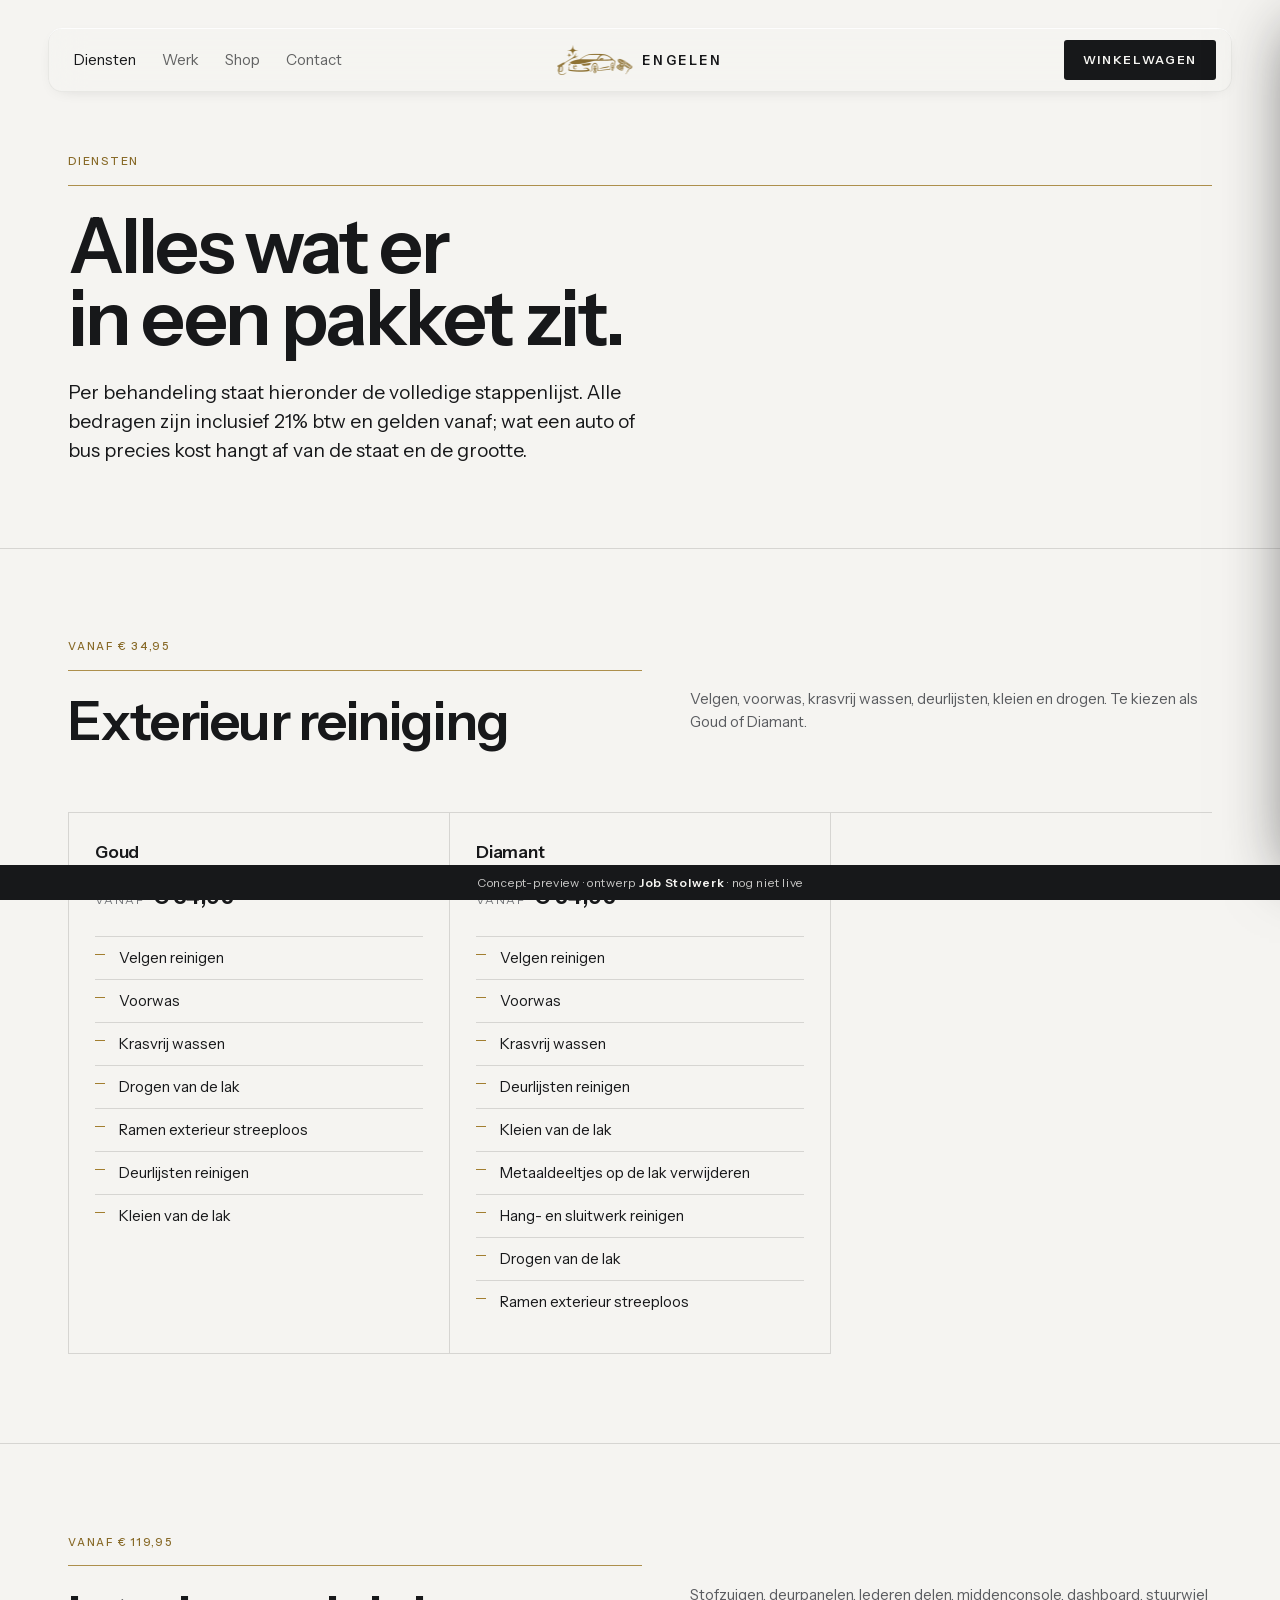
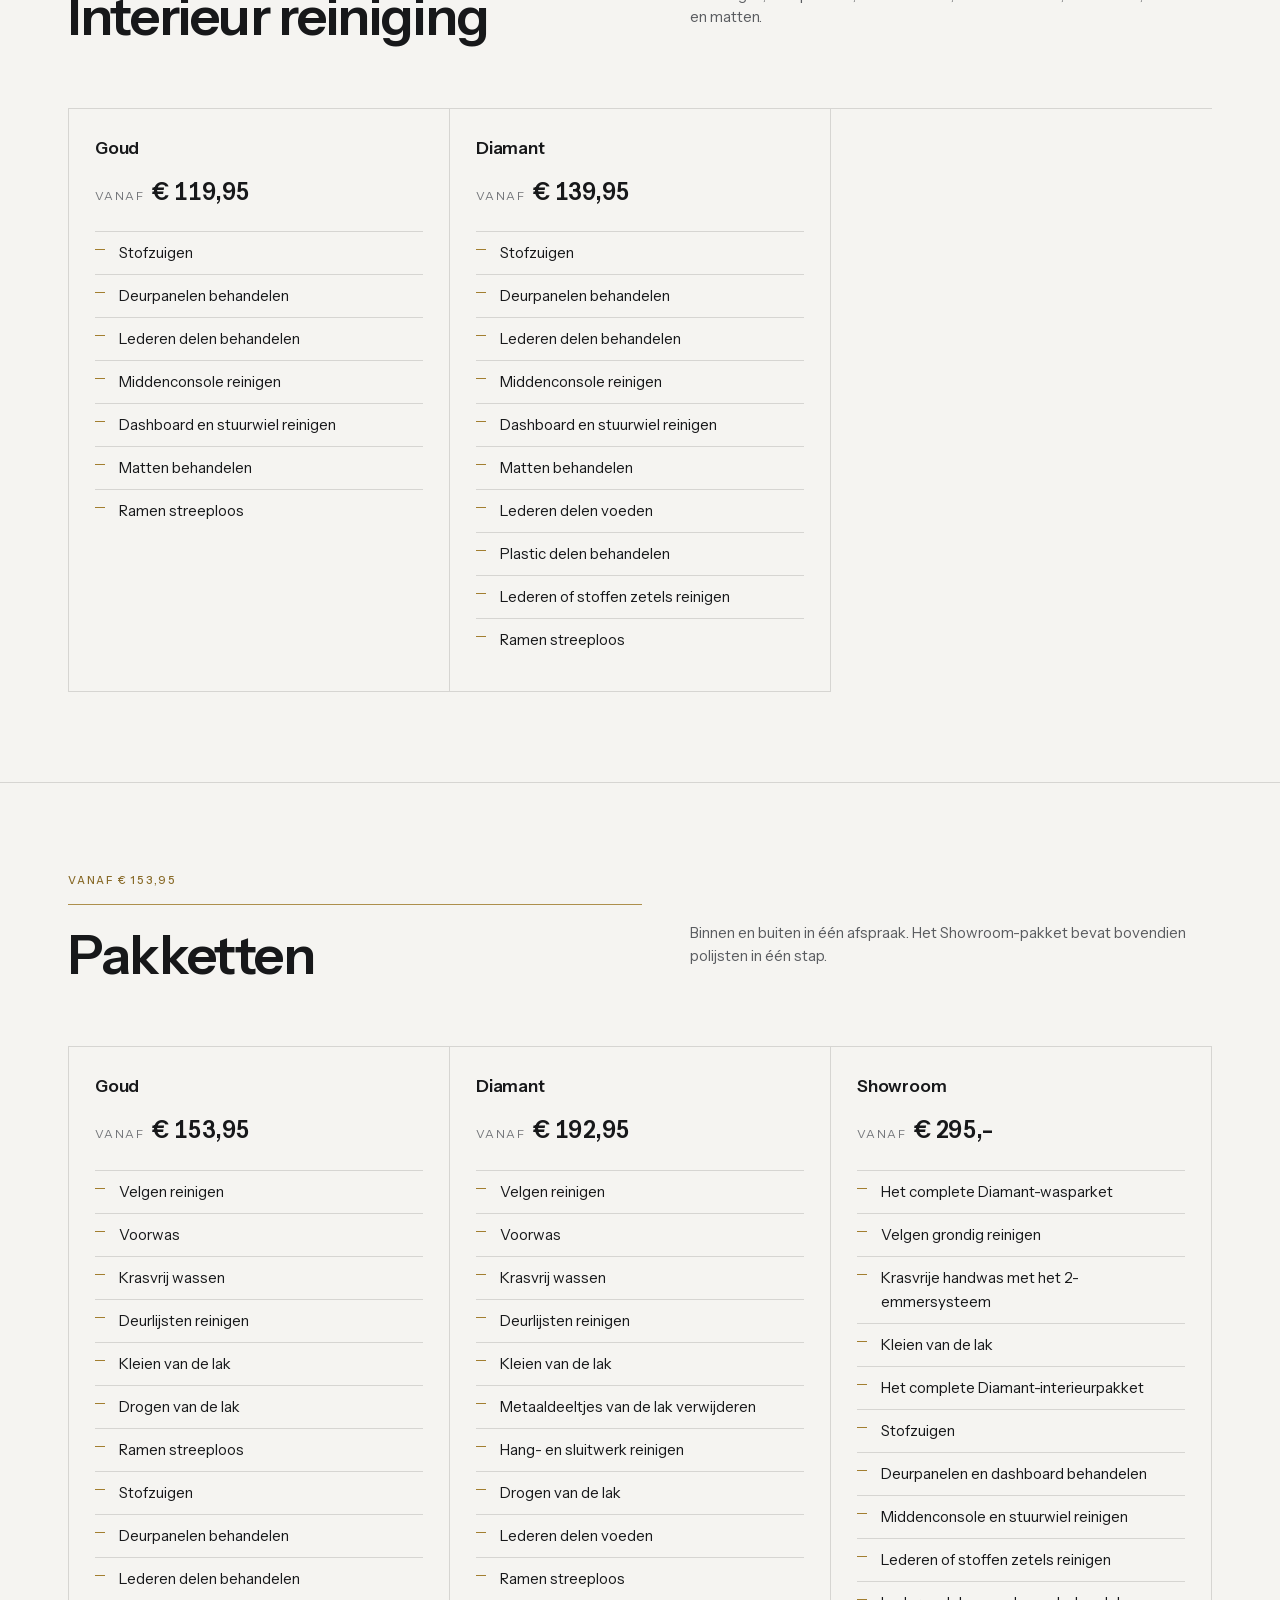
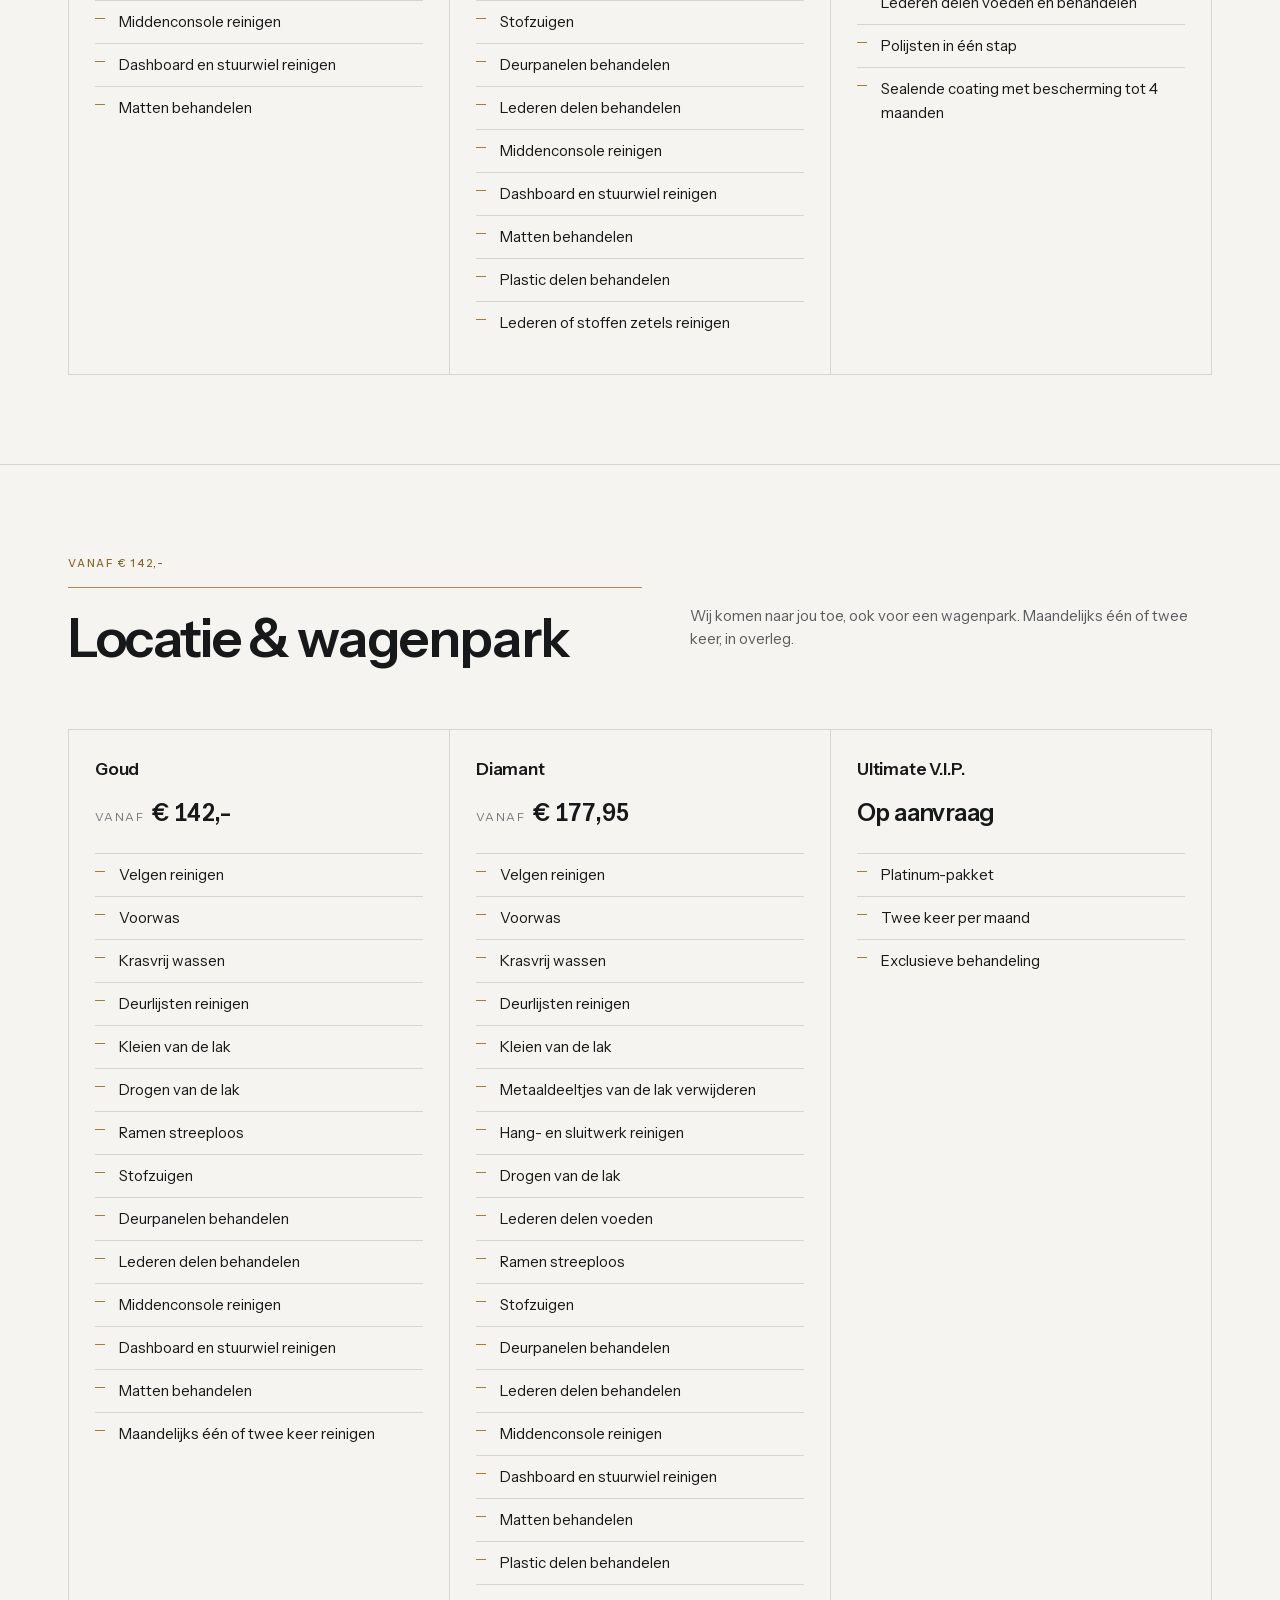
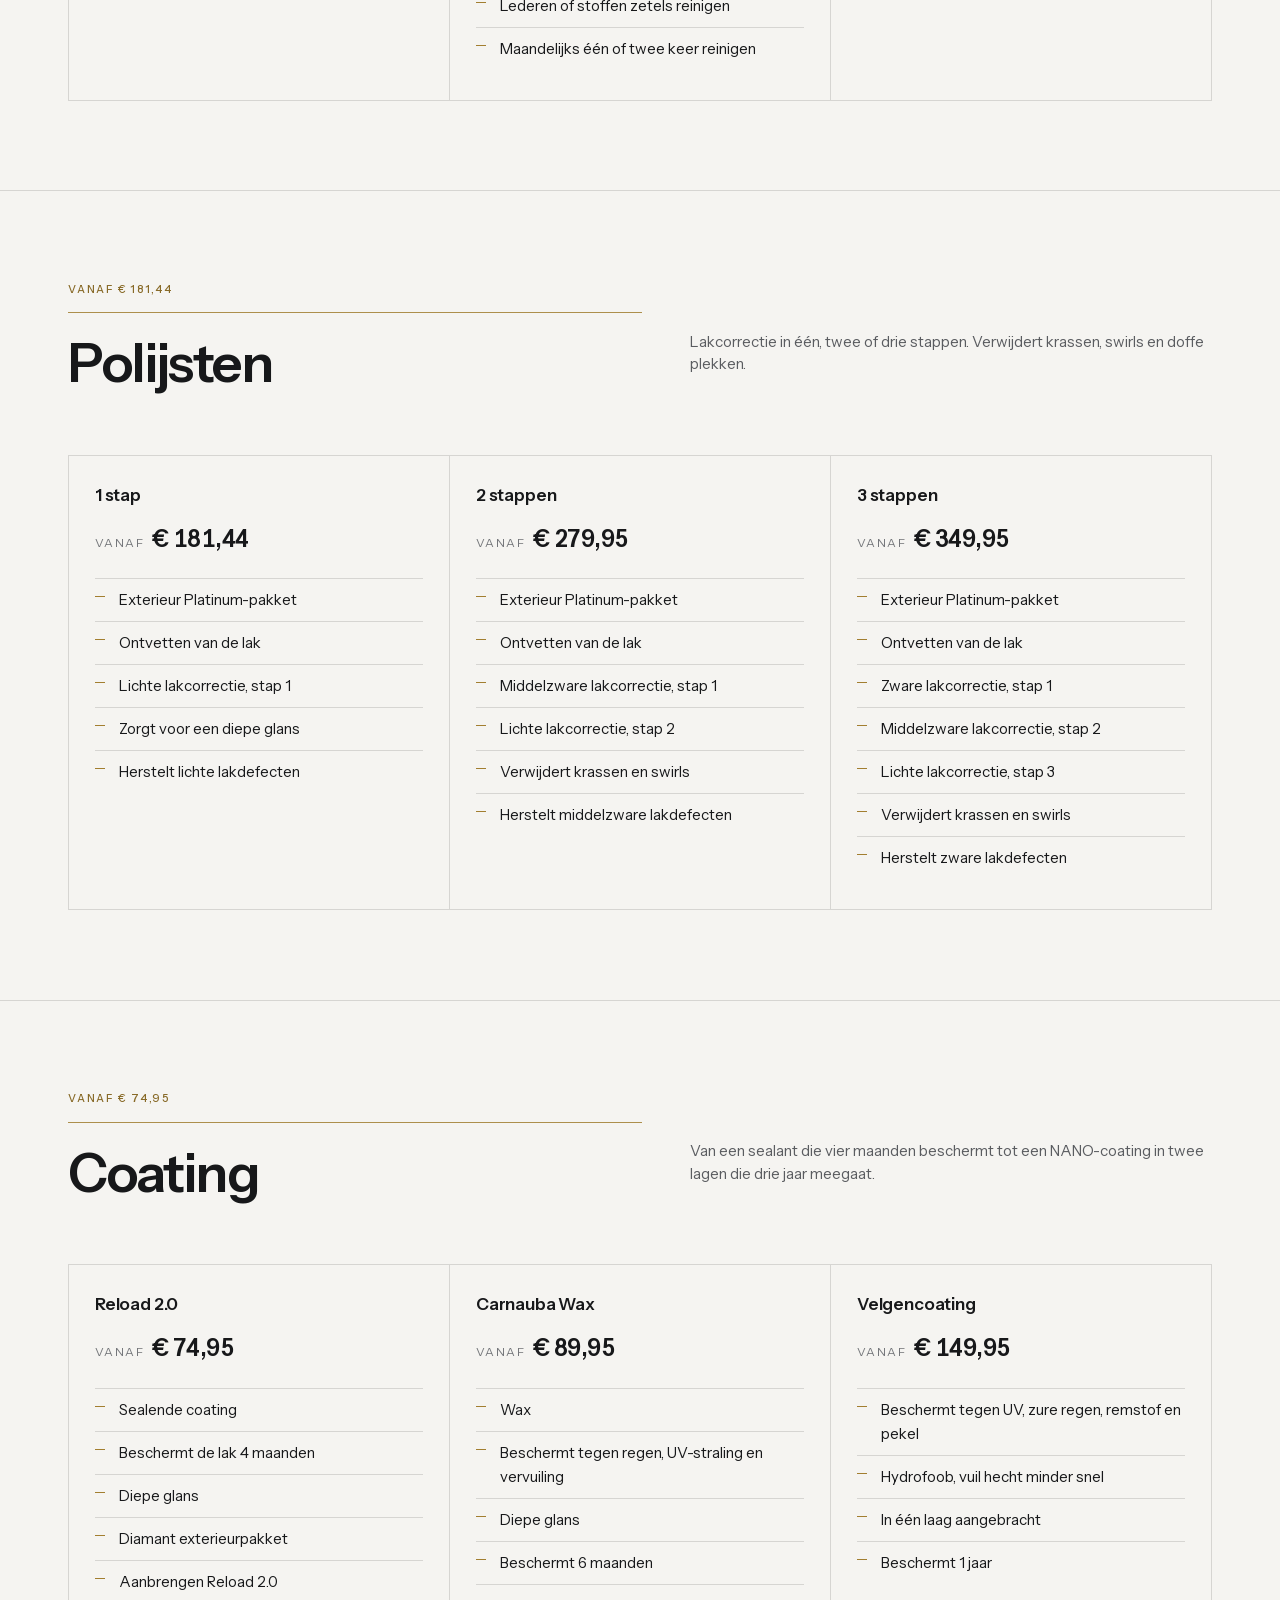
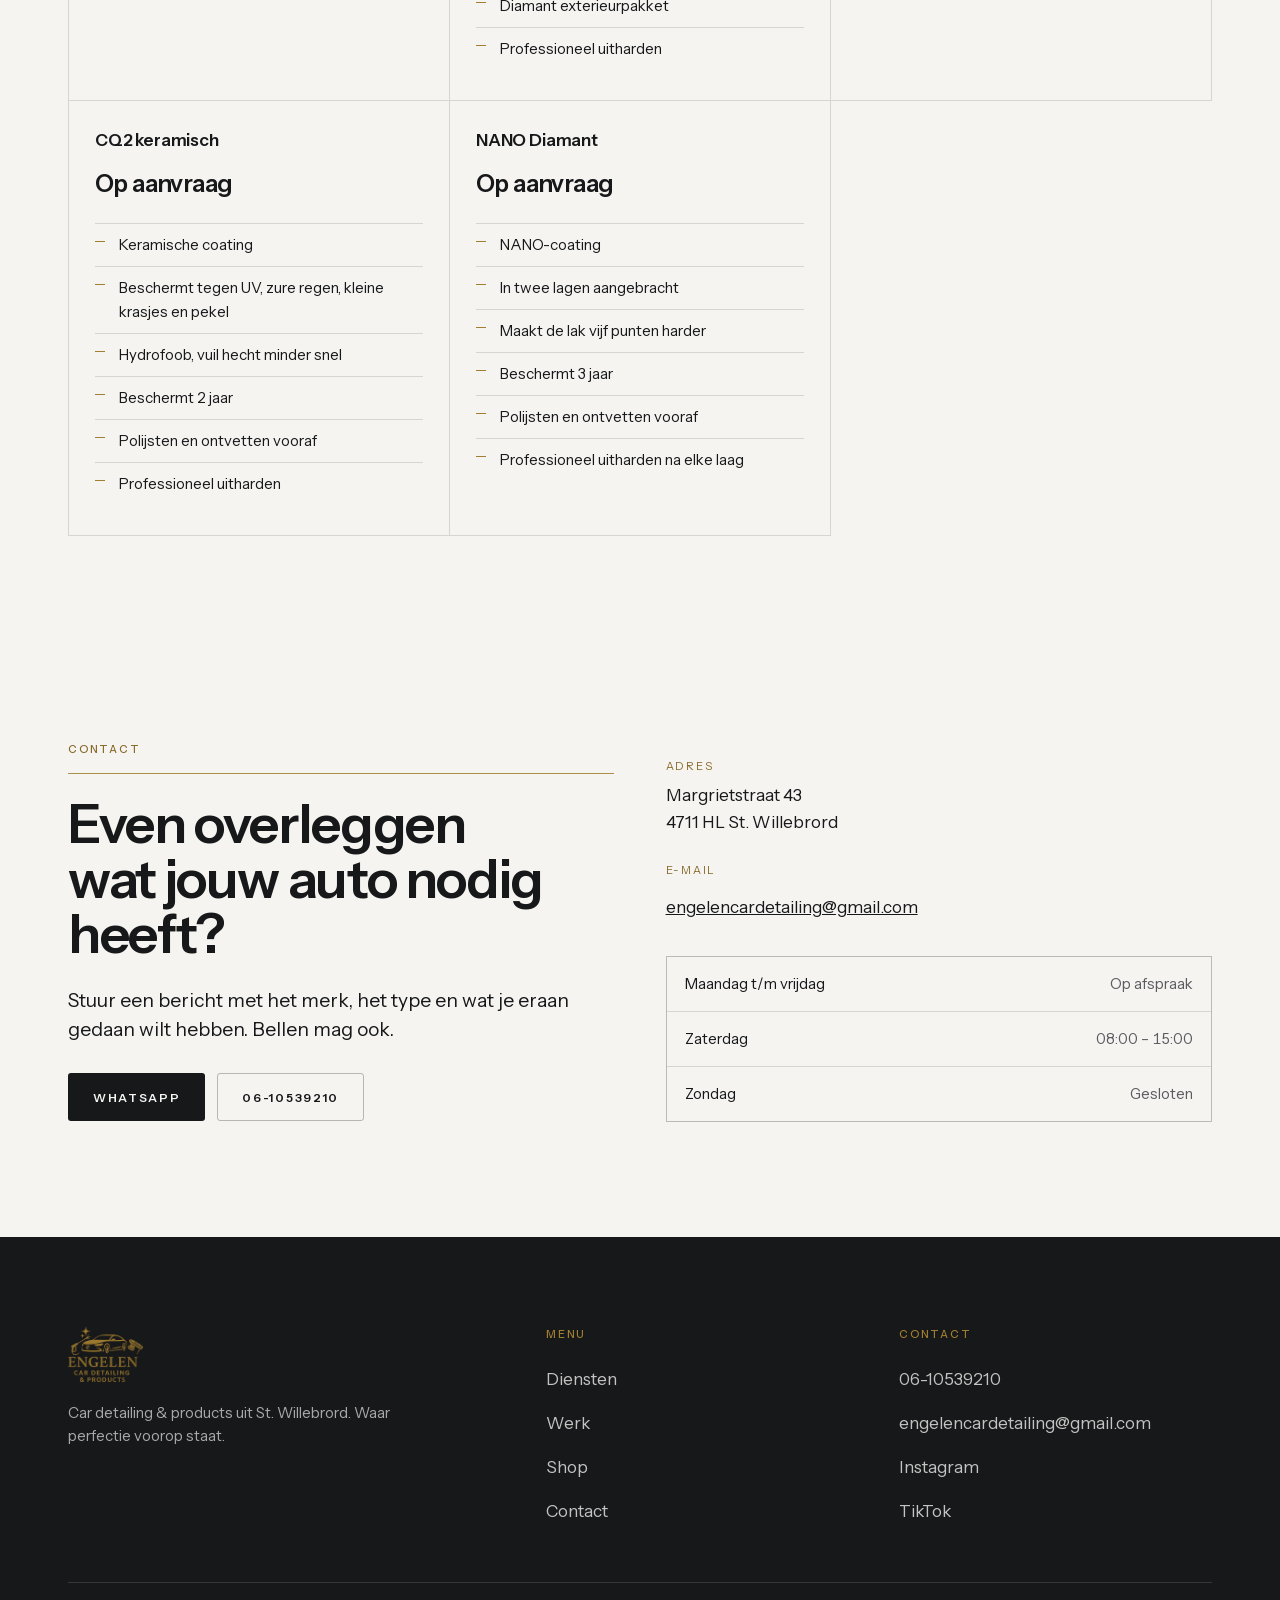
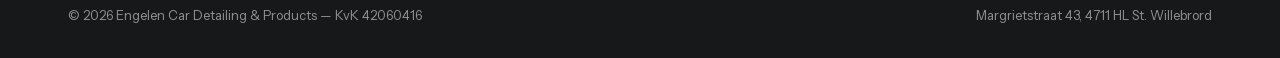
==== diensten.html @ 19585f7b "Engelen Car Detailing — preview (concept, niet live) Co-Authored-By: Claude Opus 5 (1M context) <nor" ====
<!DOCTYPE html>
<html lang="nl">
<head>
<meta charset="utf-8">
<meta name="viewport" content="width=device-width, initial-scale=1, viewport-fit=cover">
<title>Diensten en prijzen &mdash; Engelen Car Detailing</title>
<meta name="description" content="Alle behandelingen van Engelen Car Detailing met de volledige stappenlijst per pakket: exterieur, interieur, complete pakketten, op locatie, polijsten en coating.">
<meta name="robots" content="noindex, nofollow">
<meta property="og:title" content="Diensten en prijzen &mdash; Engelen Car Detailing">
<meta property="og:description" content="Alle behandelingen van Engelen Car Detailing met de volledige stappenlijst per pakket: exterieur, interieur, complete pakketten, op locatie, polijsten en coating.">
<meta property="og:type" content="website">
<meta property="og:locale" content="nl_NL">
<meta name="theme-color" content="#F5F4F1">
<link rel="icon" href="assets/beeld/favicon.png" type="image/png">
<script>document.documentElement.className+=" js-aan";</script>
<link rel="preload" as="font" type="font/woff2" href="assets/fonts/instrument-sans-latin.woff2" crossorigin>
<link rel="stylesheet" href="assets/stijl.css?v=5ef0225a">
<link rel="preload" as="image" href="assets/beeld/hero-schuim-1600.webp"
      imagesrcset="assets/beeld/hero-schuim-700.webp 700w, assets/beeld/hero-schuim-1000.webp 1000w, assets/beeld/hero-schuim-1600.webp 1600w"
      imagesizes="100vw">
<script type="application/ld+json">
{"@context":"https://schema.org","@type":"AutoWash",
 "name":"Engelen Car Detailing en Products","url":"https://www.engelencardetailing.nl/",
 "telephone":"+31610539210","email":"engelencardetailing@gmail.com","identifier":"KvK 42060416",
 "slogan":"Waar perfectie voorop staat",
 "address":{"@type":"PostalAddress","streetAddress":"Margrietstraat 43",
   "postalCode":"4711 HL","addressLocality":"St. Willebrord","addressCountry":"NL"},
 "openingHoursSpecification":[
   {"@type":"OpeningHoursSpecification","dayOfWeek":["Saturday"],
     "opens":"08:00","closes":"15:00"}],
 "sameAs":["https://instagram.com/Engelen_car_detailing","https://tiktok.com/@Engelen_Car_Detailing"],
 "makesOffer":[{"@type":"Offer","name":"Exterieur reiniging","price":"34.95","priceCurrency":"EUR"}, {"@type":"Offer","name":"Interieur reiniging","price":"119.95","priceCurrency":"EUR"}, {"@type":"Offer","name":"Pakketten","price":"153.95","priceCurrency":"EUR"}, {"@type":"Offer","name":"Locatie en wagenpark","price":"142","priceCurrency":"EUR"}, {"@type":"Offer","name":"Polijsten","price":"181.44","priceCurrency":"EUR"}, {"@type":"Offer","name":"Coating","price":"74.95","priceCurrency":"EUR"}]}
</script>
</head>
<body>
<a class="overslaan" href="#hoofd">Naar de hoofdinhoud</a>
<header class="kop">
  <div class="kop-rand" aria-hidden="true"></div>
  <div class="kop-binnen">
    <nav class="pil" aria-label="Hoofdmenu">
      <a class="pil-merk" href="index.html" aria-label="Engelen Car Detailing, naar boven">
        <img src="assets/beeld/logo-mark-licht-120.png" alt="" width="76" height="30">
        <b>Engelen</b>
      </a>
      <ul class="pil-links"><li><a href="diensten.html" aria-current="page">Diensten</a></li><li><a href="index.html#werk">Werk</a></li><li><a href="shop.html">Shop</a></li><li><a href="index.html#contact">Contact</a></li></ul>
      <div class="pil-actie">
        <a class="knop mand-knop" href="shop.html">Winkelwagen
          <span class="mand-teller" hidden>0</span></a>
      </div>
      <button class="pil-hamburger" type="button" aria-expanded="false"
              aria-controls="site-menu" aria-label="Menu openen"><span></span></button>
    </nav>
    <div class="paneel" id="site-menu">
      <a href="diensten.html" aria-current="page">Diensten</a><a href="index.html#werk">Werk</a><a href="shop.html">Shop</a><a href="index.html#contact">Contact</a>
      <div class="paneel-voet">
        <a class="knop" href="https://api.whatsapp.com/send?phone=31610539210" rel="noopener">Afspraak via WhatsApp</a>
        <a href="tel:+31610539210"
           style="display:flex;align-items:center;min-height:44px;padding-inline:16px;
                  font-size:.9375rem;color:var(--inkt-zacht);text-decoration:none">06-10539210</a>
      </div>
    </div>
  </div>
</header>
<main id="hoofd">
<section class="paginakop" data-sectie="paginakop">
  <div class="omhulsel">
    <p class="label">Diensten</p><hr class="haarlijn">
    <h1 class="display" style="margin-top:24px;font-size:clamp(2.25rem,6vw,5rem)">Alles wat er<br>in een pakket zit.</h1>
    <p class="lood" style="margin-top:24px">Per behandeling staat hieronder de volledige stappenlijst. Alle bedragen zijn inclusief 21% btw en gelden vanaf; wat een auto of bus precies kost hangt af van de staat en de grootte.</p>
  </div>
</section><section class="dienstblok" id="exterieur" data-sectie="dienst-exterieur">
    <div class="omhulsel">
      <div class="sectie-kop reveal">
        <div>
          <p class="label">Vanaf €&nbsp;34,95</p><hr class="haarlijn">
          <h2 class="kop-2" style="margin-top:22px">Exterieur reiniging</h2>
        </div>
        <p class="meta">Velgen, voorwas, krasvrij wassen, deurlijsten, kleien en drogen. Te kiezen als Goud of Diamant.</p>
      </div>
      <div class="pakketten reveal"><article class="pakket">
        <h3 class="kop-3">Goud</h3>
        <p class="bedrag">Vanaf <b class="cijfer">€&nbsp;34,95</b></p>
        <ul><li>Velgen reinigen</li><li>Voorwas</li><li>Krasvrij wassen</li><li>Drogen van de lak</li><li>Ramen exterieur streeploos</li><li>Deurlijsten reinigen</li><li>Kleien van de lak</li></ul>
      </article><article class="pakket">
        <h3 class="kop-3">Diamant</h3>
        <p class="bedrag">Vanaf <b class="cijfer">€&nbsp;54,95</b></p>
        <ul><li>Velgen reinigen</li><li>Voorwas</li><li>Krasvrij wassen</li><li>Deurlijsten reinigen</li><li>Kleien van de lak</li><li>Metaaldeeltjes op de lak verwijderen</li><li>Hang- en sluitwerk reinigen</li><li>Drogen van de lak</li><li>Ramen exterieur streeploos</li></ul>
      </article></div>
    </div>
  </section><section class="dienstblok" id="interieur" data-sectie="dienst-interieur">
    <div class="omhulsel">
      <div class="sectie-kop reveal">
        <div>
          <p class="label">Vanaf €&nbsp;119,95</p><hr class="haarlijn">
          <h2 class="kop-2" style="margin-top:22px">Interieur reiniging</h2>
        </div>
        <p class="meta">Stofzuigen, deurpanelen, lederen delen, middenconsole, dashboard, stuurwiel en matten.</p>
      </div>
      <div class="pakketten reveal"><article class="pakket">
        <h3 class="kop-3">Goud</h3>
        <p class="bedrag">Vanaf <b class="cijfer">€&nbsp;119,95</b></p>
        <ul><li>Stofzuigen</li><li>Deurpanelen behandelen</li><li>Lederen delen behandelen</li><li>Middenconsole reinigen</li><li>Dashboard en stuurwiel reinigen</li><li>Matten behandelen</li><li>Ramen streeploos</li></ul>
      </article><article class="pakket">
        <h3 class="kop-3">Diamant</h3>
        <p class="bedrag">Vanaf <b class="cijfer">€&nbsp;139,95</b></p>
        <ul><li>Stofzuigen</li><li>Deurpanelen behandelen</li><li>Lederen delen behandelen</li><li>Middenconsole reinigen</li><li>Dashboard en stuurwiel reinigen</li><li>Matten behandelen</li><li>Lederen delen voeden</li><li>Plastic delen behandelen</li><li>Lederen of stoffen zetels reinigen</li><li>Ramen streeploos</li></ul>
      </article></div>
    </div>
  </section><section class="dienstblok" id="pakketten" data-sectie="dienst-pakketten">
    <div class="omhulsel">
      <div class="sectie-kop reveal">
        <div>
          <p class="label">Vanaf €&nbsp;153,95</p><hr class="haarlijn">
          <h2 class="kop-2" style="margin-top:22px">Pakketten</h2>
        </div>
        <p class="meta">Binnen en buiten in één afspraak. Het Showroom-pakket bevat bovendien polijsten in één stap.</p>
      </div>
      <div class="pakketten reveal"><article class="pakket">
        <h3 class="kop-3">Goud</h3>
        <p class="bedrag">Vanaf <b class="cijfer">€&nbsp;153,95</b></p>
        <ul><li>Velgen reinigen</li><li>Voorwas</li><li>Krasvrij wassen</li><li>Deurlijsten reinigen</li><li>Kleien van de lak</li><li>Drogen van de lak</li><li>Ramen streeploos</li><li>Stofzuigen</li><li>Deurpanelen behandelen</li><li>Lederen delen behandelen</li><li>Middenconsole reinigen</li><li>Dashboard en stuurwiel reinigen</li><li>Matten behandelen</li></ul>
      </article><article class="pakket">
        <h3 class="kop-3">Diamant</h3>
        <p class="bedrag">Vanaf <b class="cijfer">€&nbsp;192,95</b></p>
        <ul><li>Velgen reinigen</li><li>Voorwas</li><li>Krasvrij wassen</li><li>Deurlijsten reinigen</li><li>Kleien van de lak</li><li>Metaaldeeltjes van de lak verwijderen</li><li>Hang- en sluitwerk reinigen</li><li>Drogen van de lak</li><li>Lederen delen voeden</li><li>Ramen streeploos</li><li>Stofzuigen</li><li>Deurpanelen behandelen</li><li>Lederen delen behandelen</li><li>Middenconsole reinigen</li><li>Dashboard en stuurwiel reinigen</li><li>Matten behandelen</li><li>Plastic delen behandelen</li><li>Lederen of stoffen zetels reinigen</li></ul>
      </article><article class="pakket">
        <h3 class="kop-3">Showroom</h3>
        <p class="bedrag">Vanaf <b class="cijfer">€&nbsp;295,-</b></p>
        <ul><li>Het complete Diamant-wasparket</li><li>Velgen grondig reinigen</li><li>Krasvrije handwas met het 2-emmersysteem</li><li>Kleien van de lak</li><li>Het complete Diamant-interieurpakket</li><li>Stofzuigen</li><li>Deurpanelen en dashboard behandelen</li><li>Middenconsole en stuurwiel reinigen</li><li>Lederen of stoffen zetels reinigen</li><li>Lederen delen voeden en behandelen</li><li>Polijsten in één stap</li><li>Sealende coating met bescherming tot 4 maanden</li></ul>
      </article></div>
    </div>
  </section><section class="dienstblok" id="locatie" data-sectie="dienst-locatie">
    <div class="omhulsel">
      <div class="sectie-kop reveal">
        <div>
          <p class="label">Vanaf €&nbsp;142,-</p><hr class="haarlijn">
          <h2 class="kop-2" style="margin-top:22px">Locatie &amp; wagenpark</h2>
        </div>
        <p class="meta">Wij komen naar jou toe, ook voor een wagenpark. Maandelijks één of twee keer, in overleg.</p>
      </div>
      <div class="pakketten reveal"><article class="pakket">
        <h3 class="kop-3">Goud</h3>
        <p class="bedrag">Vanaf <b class="cijfer">€&nbsp;142,-</b></p>
        <ul><li>Velgen reinigen</li><li>Voorwas</li><li>Krasvrij wassen</li><li>Deurlijsten reinigen</li><li>Kleien van de lak</li><li>Drogen van de lak</li><li>Ramen streeploos</li><li>Stofzuigen</li><li>Deurpanelen behandelen</li><li>Lederen delen behandelen</li><li>Middenconsole reinigen</li><li>Dashboard en stuurwiel reinigen</li><li>Matten behandelen</li><li>Maandelijks één of twee keer reinigen</li></ul>
      </article><article class="pakket">
        <h3 class="kop-3">Diamant</h3>
        <p class="bedrag">Vanaf <b class="cijfer">€&nbsp;177,95</b></p>
        <ul><li>Velgen reinigen</li><li>Voorwas</li><li>Krasvrij wassen</li><li>Deurlijsten reinigen</li><li>Kleien van de lak</li><li>Metaaldeeltjes van de lak verwijderen</li><li>Hang- en sluitwerk reinigen</li><li>Drogen van de lak</li><li>Lederen delen voeden</li><li>Ramen streeploos</li><li>Stofzuigen</li><li>Deurpanelen behandelen</li><li>Lederen delen behandelen</li><li>Middenconsole reinigen</li><li>Dashboard en stuurwiel reinigen</li><li>Matten behandelen</li><li>Plastic delen behandelen</li><li>Lederen of stoffen zetels reinigen</li><li>Maandelijks één of twee keer reinigen</li></ul>
      </article><article class="pakket">
        <h3 class="kop-3">Ultimate V.I.P.</h3>
        <p class="bedrag"><b>Op aanvraag</b></p>
        <ul><li>Platinum-pakket</li><li>Twee keer per maand</li><li>Exclusieve behandeling</li></ul>
      </article></div>
    </div>
  </section><section class="dienstblok" id="polijsten" data-sectie="dienst-polijsten">
    <div class="omhulsel">
      <div class="sectie-kop reveal">
        <div>
          <p class="label">Vanaf €&nbsp;181,44</p><hr class="haarlijn">
          <h2 class="kop-2" style="margin-top:22px">Polijsten</h2>
        </div>
        <p class="meta">Lakcorrectie in één, twee of drie stappen. Verwijdert krassen, swirls en doffe plekken.</p>
      </div>
      <div class="pakketten reveal"><article class="pakket">
        <h3 class="kop-3">1 stap</h3>
        <p class="bedrag">Vanaf <b class="cijfer">€&nbsp;181,44</b></p>
        <ul><li>Exterieur Platinum-pakket</li><li>Ontvetten van de lak</li><li>Lichte lakcorrectie, stap 1</li><li>Zorgt voor een diepe glans</li><li>Herstelt lichte lakdefecten</li></ul>
      </article><article class="pakket">
        <h3 class="kop-3">2 stappen</h3>
        <p class="bedrag">Vanaf <b class="cijfer">€&nbsp;279,95</b></p>
        <ul><li>Exterieur Platinum-pakket</li><li>Ontvetten van de lak</li><li>Middelzware lakcorrectie, stap 1</li><li>Lichte lakcorrectie, stap 2</li><li>Verwijdert krassen en swirls</li><li>Herstelt middelzware lakdefecten</li></ul>
      </article><article class="pakket">
        <h3 class="kop-3">3 stappen</h3>
        <p class="bedrag">Vanaf <b class="cijfer">€&nbsp;349,95</b></p>
        <ul><li>Exterieur Platinum-pakket</li><li>Ontvetten van de lak</li><li>Zware lakcorrectie, stap 1</li><li>Middelzware lakcorrectie, stap 2</li><li>Lichte lakcorrectie, stap 3</li><li>Verwijdert krassen en swirls</li><li>Herstelt zware lakdefecten</li></ul>
      </article></div>
    </div>
  </section><section class="dienstblok" id="coating" data-sectie="dienst-coating">
    <div class="omhulsel">
      <div class="sectie-kop reveal">
        <div>
          <p class="label">Vanaf €&nbsp;74,95</p><hr class="haarlijn">
          <h2 class="kop-2" style="margin-top:22px">Coating</h2>
        </div>
        <p class="meta">Van een sealant die vier maanden beschermt tot een NANO-coating in twee lagen die drie jaar meegaat.</p>
      </div>
      <div class="pakketten reveal"><article class="pakket">
        <h3 class="kop-3">Reload 2.0</h3>
        <p class="bedrag">Vanaf <b class="cijfer">€&nbsp;74,95</b></p>
        <ul><li>Sealende coating</li><li>Beschermt de lak 4 maanden</li><li>Diepe glans</li><li>Diamant exterieurpakket</li><li>Aanbrengen Reload 2.0</li></ul>
      </article><article class="pakket">
        <h3 class="kop-3">Carnauba Wax</h3>
        <p class="bedrag">Vanaf <b class="cijfer">€&nbsp;89,95</b></p>
        <ul><li>Wax</li><li>Beschermt tegen regen, UV-straling en vervuiling</li><li>Diepe glans</li><li>Beschermt 6 maanden</li><li>Diamant exterieurpakket</li><li>Professioneel uitharden</li></ul>
      </article><article class="pakket">
        <h3 class="kop-3">Velgencoating</h3>
        <p class="bedrag">Vanaf <b class="cijfer">€&nbsp;149,95</b></p>
        <ul><li>Beschermt tegen UV, zure regen, remstof en pekel</li><li>Hydrofoob, vuil hecht minder snel</li><li>In één laag aangebracht</li><li>Beschermt 1 jaar</li></ul>
      </article><article class="pakket">
        <h3 class="kop-3">CQ2 keramisch</h3>
        <p class="bedrag"><b>Op aanvraag</b></p>
        <ul><li>Keramische coating</li><li>Beschermt tegen UV, zure regen, kleine krasjes en pekel</li><li>Hydrofoob, vuil hecht minder snel</li><li>Beschermt 2 jaar</li><li>Polijsten en ontvetten vooraf</li><li>Professioneel uitharden</li></ul>
      </article><article class="pakket">
        <h3 class="kop-3">NANO Diamant</h3>
        <p class="bedrag"><b>Op aanvraag</b></p>
        <ul><li>NANO-coating</li><li>In twee lagen aangebracht</li><li>Maakt de lak vijf punten harder</li><li>Beschermt 3 jaar</li><li>Polijsten en ontvetten vooraf</li><li>Professioneel uitharden na elke laag</li></ul>
      </article></div>
    </div>
  </section><section class="sectie" id="contact" data-sectie="contact">
  <div class="omhulsel">
    <div class="contact">
      <div class="reveal">
        <p class="label">Contact</p><hr class="haarlijn">
        <h2 class="kop-2" style="margin-top:22px">Even overleggen<br>wat jouw auto nodig heeft?</h2>
        <p class="lood" style="margin-top:24px">Stuur een bericht met het merk, het type en
          wat je eraan gedaan wilt hebben. Bellen mag ook.</p>
        <div class="hero-acties" style="margin-top:30px">
          <a class="knop" href="https://api.whatsapp.com/send?phone=31610539210" rel="noopener">WhatsApp</a>
          <a class="knop knop-open" href="tel:+31610539210">06-10539210</a>
        </div>
      </div>
      <div class="reveal">
        <dl class="gegevens">
          <div><dt>Adres</dt><dd>Margrietstraat 43<br>4711 HL St. Willebrord</dd></div>
          <div><dt>E-mail</dt><dd><a href="mailto:engelencardetailing@gmail.com">engelencardetailing@gmail.com</a></dd></div>
        </dl>
        <div class="tijden" style="margin-top:26px"><div><span>Maandag t/m vrijdag</span><span>Op afspraak</span></div><div><span>Zaterdag</span><span>08:00 – 15:00</span></div><div><span>Zondag</span><span>Gesloten</span></div></div>
      </div>
    </div>
  </div>
</section>
</main>
<footer class="voet" data-sectie="voet">
  <div class="omhulsel">
    <div class="voet-raster">
      <div>
        <img src="assets/beeld/logo-vol-240.png" alt="Engelen Car Detailing &amp; Products" width="76" height="56">
        <p class="meta" style="margin-top:20px;max-width:34ch;color:rgba(245,244,241,.66)">
          Car detailing &amp; products uit St. Willebrord. Waar perfectie voorop staat.</p>
      </div>
      <div><h4>Menu</h4><ul><li><a href="diensten.html">Diensten</a></li><li><a href="index.html#werk">Werk</a></li><li><a href="shop.html">Shop</a></li><li><a href="index.html#contact">Contact</a></li></ul></div>
      <div>
        <h4>Contact</h4>
        <ul>
          <li><a href="tel:+31610539210">06-10539210</a></li>
          <li><a href="mailto:engelencardetailing@gmail.com">engelencardetailing@gmail.com</a></li>
          <li><a href="https://instagram.com/Engelen_car_detailing" rel="noopener">Instagram</a></li>
          <li><a href="https://tiktok.com/@Engelen_Car_Detailing" rel="noopener">TikTok</a></li>
        </ul>
      </div>
    </div>
    <div class="voet-onder">
      <span>&copy; 2026 Engelen Car Detailing &amp; Products &mdash; KvK 42060416</span>
      <span>Margrietstraat 43, 4711 HL St. Willebrord</span>
    </div>
  </div>
</footer>
<div class="mand-scherm" id="mand-scherm" data-mand-sluit aria-hidden="true"></div>
<aside class="mand" id="mand" aria-label="Winkelwagen">
  <div class="mand-kop">
    <b>Winkelwagen</b>
    <button class="mand-sluit" type="button" data-mand-sluit aria-label="Sluiten">&times;</button>
  </div>
  <ul class="mand-lijst" id="mand-lijst"></ul>
  <div class="mand-voet">
    <div style="display:flex;justify-content:space-between;font-weight:600">
      <span>Totaal</span><span id="mand-totaal" class="cijfer">€&nbsp;0,00</span></div>
    <p class="meta" style="margin:10px 0 0;font-size:.8125rem">Dit is een voorbeeldpagina;
      er wordt niets besteld en niets betaald.</p>
    <button class="knop" type="button" data-mand-sluit>Verder kijken</button>
  </div>
</aside>
<div class="balk-preview">Concept-preview &middot; ontwerp <b>Job Stolwerk</b> &middot; nog niet live</div>
<script src="assets/site.js?v=4b437623" defer></script>
</body>
</html>
---- assets/stijl.css ----
/* Engelen Car Detailing — stijl.css
   ------------------------------------------------------------------------
   Eén bestand, geen framework, geen buildstap. Alles wat hier staat is
   gemeten, niet gekozen op gevoel:

   --goud-merk  is de meest voorkomende gouden pixel in hun eigen logo
                (#A27E30). Op papier haalt hij 3,43:1 en dus NOOIT tekst.
   --goud-tekst is diezelfde tint verdiept tot 4,61:1 op papier, zodat
                kapitaallabels de toets halen. Zelfde H (41°) en S (54%).
   Maten uit de meting van autofinesse.com (02-09): wit dekt 32,2x het
   scherm tegen zwart 5,81x, één letterfamilie over 1041 elementen,
   display-kop op regelhoogte 0,76 met tracking -0,045em, knoppen 48px
   hoog met radius 3px, foto's op radius 0.

   REGEL DIE NERGENS GEBROKEN WORDT: geen enkel kleurverloop. Niet in
   tekst, niet in een knop, niet als overlay-fade over een foto. Dat is
   precies waar de vorige versie op sneuvelde.

   RONDINGEN: chroom is rond (de zwevende pil, de mand), inhoud is recht
   (kaarten 2px, knoppen 3px, foto's 0). Dat is één systeem, geen mengsel.
   ------------------------------------------------------------------------ */

@font-face {
  font-family: "Instrument Sans";
  src: url("fonts/instrument-sans-latin.woff2") format("woff2");
  font-weight: 400 700;
  font-display: swap;
  unicode-range: U+0000-00FF, U+0131, U+0152-0153, U+02BB-02BC, U+02C6, U+02DA,
    U+02DC, U+0304, U+0308, U+0329, U+2000-206F, U+20AC, U+2122, U+2191, U+2193,
    U+2212, U+2215, U+FEFF, U+FFFD;
}
@font-face {
  font-family: "Instrument Sans";
  src: url("fonts/instrument-sans-latin-ext.woff2") format("woff2");
  font-weight: 400 700;
  font-display: swap;
  unicode-range: U+0100-02BA, U+02BD-02C5, U+02C7-02CC, U+02CE-02D7, U+02DD-02FF,
    U+0304, U+0308, U+0329, U+1D00-1DBF, U+1E00-1E9F, U+1EF2-1EFF, U+2020,
    U+20A0-20AB, U+20AD-20C0, U+2113, U+2C60-2C7F, U+A720-A7FF;
}

:root {
  /* grond */
  --papier:      #F5F4F1;   /* nooit #fff: dat is schermlicht, geen papier */
  --papier-2:    #ECEAE5;   /* tweede band, alleen om ritme te maken */
  --inkt:        #17181A;   /* alle lopende tekst, 15,9:1 op papier */
  --inkt-zacht:  #5A5C60;   /* bijschriften, 6,3:1 */
  --inkt-meta:   #74767A;   /* ondergrens, alleen korte regels */
  --fotogrond:   #F2F0EB;   /* exact de zweep waarop de productserie geschoten is,
                               zodat foto en tegel één oppervlak vormen */
  --lijn:        rgba(23, 24, 26, 0.14);
  --lijn-sterk:  rgba(23, 24, 26, 0.28);

  /* goud — twee tokens, want één haalt de toets niet op beide gronden */
  --goud-merk:   #A27E30;   /* gemeten uit logo.png; haarlijn + op donker */
  --goud-tekst:  #886A28;   /* 4,61:1 op papier; kapitaallabels */

  /* donker */
  --donker:      #17181A;
  --donker-2:    #202225;

  /* maat */
  --breed:       1240px;    /* zelfde breedte als de zwevende pil */
  --lees:        62ch;
  --rand:        clamp(20px, 4vw, 48px);
  --veer:        cubic-bezier(0.22, 1, 0.36, 1);
  --ademing:     clamp(72px, 9vw, 140px);
}

*, *::before, *::after { box-sizing: border-box; }
html { -webkit-text-size-adjust: 100%; scroll-behavior: smooth; }
@media (prefers-reduced-motion: reduce) { html { scroll-behavior: auto; } }

body {
  margin: 0;
  background: var(--papier);
  color: var(--inkt);
  font-family: "Instrument Sans", -apple-system, BlinkMacSystemFont, "Segoe UI", sans-serif;
  font-size: 17px;
  line-height: 1.6;
  font-weight: 400;
  -webkit-font-smoothing: antialiased;
  overflow-x: hidden;   /* vangnet; de echte fix is per element, zie uicheck */
}

img, svg, video { display: block; max-width: 100%; }
img { height: auto; }
a { color: inherit; }
:focus-visible { outline: 2px solid var(--goud-tekst); outline-offset: 3px; }
::selection { background: var(--inkt); color: var(--papier); }

/* ---------- type ------------------------------------------------------- */
/* Tracking als calc(1em * a + b px): een vaste em-waarde wordt op 132px te
   krap en op 44px te wijd. De px-term corrigeert de kleine maten terug. */
h1, h2, h3 { margin: 0; font-weight: 600; }

.display {
  font-size: clamp(2.75rem, 8.4vw, 8.25rem);
  line-height: 0.94;
  letter-spacing: calc(1em * -0.045 + 0.6px);
  font-weight: 600;
  text-wrap: balance;
}
.kop-2 {
  font-size: clamp(1.9rem, 4.2vw, 3.5rem);
  line-height: 1.03;
  letter-spacing: calc(1em * -0.032 + 0.35px);
  text-wrap: balance;
}
.kop-3 { font-size: 1.25rem; line-height: 1.3; letter-spacing: -0.01em; }

.label {
  font-size: 0.6875rem;          /* 11px */
  font-weight: 500;
  letter-spacing: 0.16em;
  text-transform: uppercase;
  color: var(--goud-tekst);
  margin: 0;
}
.lood { font-size: clamp(1.0625rem, 1.5vw, 1.3125rem); line-height: 1.5; max-width: 46ch; }
.tekst { max-width: var(--lees); }
.meta { font-size: 0.9375rem; line-height: 1.5; color: var(--inkt-zacht); }
.cijfer { font-variant-numeric: tabular-nums; }

/* de gouden haarlijn — het enige waar merkgoud als vlak verschijnt */
.haarlijn { height: 1px; background: var(--goud-merk); border: 0; margin: 14px 0 0; opacity: .85; }

/* ---------- indeling --------------------------------------------------- */
.omhulsel { width: 100%; max-width: var(--breed); margin-inline: auto; padding-inline: var(--rand); }
.sectie { padding-block: var(--ademing); }
.band-2 { background: var(--papier-2); }
.band-donker { background: var(--donker); color: var(--papier); }
.band-donker .label { color: var(--goud-merk); }        /* 4,71:1 op inkt, gemeten */
.band-donker .meta  { color: rgba(245, 244, 241, 0.66); }
.band-donker .haarlijn { opacity: .7; }

.overslaan {
  position: absolute; left: -9999px; z-index: 100;
  background: var(--inkt); color: var(--papier); padding: 12px 20px;
}
.overslaan:focus { left: 12px; top: 12px; }

/* ---------- knoppen ---------------------------------------------------- */
/* 48px hoog, 12px kapitaal met 0,14em, radius 3px — de maten van de
   categorieleider. Geen verloop, geen gloed, geen schaduw. */
.knop {
  display: inline-flex; align-items: center; justify-content: center; gap: 10px;
  min-height: 48px; padding: 0 24px; border-radius: 3px; border: 1px solid transparent;
  font: inherit; font-size: 0.75rem; font-weight: 600; letter-spacing: 0.14em;
  text-transform: uppercase; text-decoration: none; cursor: pointer;
  background: var(--inkt); color: var(--papier);
  transition: background-color .18s var(--veer), color .18s var(--veer),
              border-color .18s var(--veer);
  -webkit-tap-highlight-color: transparent;
}
.knop:hover { background: #2C2E32; }
.knop-open { background: transparent; color: var(--inkt); border-color: var(--lijn-sterk); }
.knop-open:hover { background: transparent; border-color: var(--inkt); }
.band-donker .knop { background: var(--papier); color: var(--inkt); }
.band-donker .knop:hover { background: #FFFFFF; }
.band-donker .knop-open { background: transparent; color: var(--papier); border-color: rgba(245,244,241,.32); }
.band-donker .knop-open:hover { border-color: var(--papier); }

/* tekstlink met lijn die uit het midden groeit */
.tekstknop {
  display: inline-flex; align-items: center; min-height: 44px;
  font-size: 0.75rem; font-weight: 600; letter-spacing: 0.14em;
  text-transform: uppercase; text-decoration: none; position: relative;
}
.tekstknop::after {
  content: ""; position: absolute; left: 0; right: 0; bottom: 10px; height: 1px;
  background: currentColor; transform: scaleX(1); transform-origin: left;
  transition: transform .3s var(--veer);
}
.tekstknop:hover::after { transform: scaleX(0); transform-origin: right; }

/* ==========================================================================
   ZWEVENDE PIL
   Geport uit jscrest-site/src/components/layout/Nav.tsx. De hele reden dat
   die component daar opnieuw geschreven is: de oude versie hing aan een
   DREMPEL (scrollY > 24) en sprong daardoor in één frame van de ene stand
   naar de andere. Hier hangt alles aan --p, een doorlopende waarde die JS
   over de eerste 100 pixels van 0 naar 1 schrijft. Er is geen omslagpunt,
   dus er valt niets te zien verspringen.

   Zonder JS blijft --p op 0: de pil staat dan gewoon in zijn ruststand.
   ========================================================================== */
.kop {
  --p: 0;
  --verschuif: -4px;
  position: fixed; inset-inline: 0; top: 0; z-index: 50;
  pointer-events: none;              /* anders vangt de onzichtbare strook kliks */
}
@media (min-width: 640px)  { .kop { --verschuif: -10px; } }
@media (min-width: 900px)  { .kop { --verschuif: -18px; } }

/* Scroll-edge: geen lijn onder de pil maar een vervagend blurmasker, zodat
   inhoud eronderdoor loopt in plaats van tegen een rand te knallen. */
.kop-rand {
  position: absolute; inset-inline: 0; top: 0; height: 112px; opacity: var(--p);
  -webkit-backdrop-filter: blur(10px); backdrop-filter: blur(10px);
  -webkit-mask-image: linear-gradient(to bottom, #000 0%, #000 44%, transparent 100%);
  mask-image: linear-gradient(to bottom, #000 0%, #000 44%, transparent 100%);
}

.kop-binnen { padding: 16px var(--rand) 0; }
@media (min-width: 900px) { .kop-binnen { padding-top: 28px; } }

.pil {
  pointer-events: auto;
  position: relative; display: flex; align-items: center; justify-content: space-between;
  height: 64px; width: 100%; max-width: var(--breed); margin-inline: auto;
  padding-left: 20px; padding-right: 12px; border-radius: 14px;
  /* Het materiaal groeit MEE met --p. Zonder saturate() wordt alles achter
     een backdrop-blur grauw; dat is het verschil tussen glas en grijze plaat. */
  background: rgba(245, 244, 241, calc(0.66 + 0.16 * var(--p)));
  -webkit-backdrop-filter: blur(calc(18px + 10px * var(--p))) saturate(calc(150% + 30% * var(--p)));
  backdrop-filter: blur(calc(18px + 10px * var(--p))) saturate(calc(150% + 30% * var(--p)));
  box-shadow:
    inset 0 1px 0 rgba(255, 255, 255, 0.9),
    inset 0 0 0 1px rgba(23, 24, 26, calc(0.06 + 0.06 * var(--p))),
    0 calc(4px + 4px * var(--p)) calc(18px + 14px * var(--p)) -12px
      rgba(23, 24, 26, calc(0.30 + 0.20 * var(--p)));
  /* translate is een compositor-eigenschap; padding zou per frame de hele
     pagina herberekenen. */
  translate: 0 calc(var(--verschuif) * var(--p));
}
@media (min-width: 640px) { .pil { padding-left: 26px; padding-right: 16px; } }
@media (prefers-reduced-motion: reduce) { .pil { translate: none; } }

.pil-merk { display: flex; align-items: center; gap: 10px; text-decoration: none; min-height: 44px; }
.pil-merk img { height: 30px; width: auto; }
.pil-merk b { font-size: 0.8125rem; font-weight: 600; letter-spacing: 0.2em; text-transform: uppercase; }
@media (min-width: 900px) {
  .pil-merk { position: absolute; left: 50%; transform: translateX(-50%); }
}

.pil-links { display: none; }
.pil-actie { display: none; }
@media (min-width: 900px) {
  .pil-links { display: flex; flex: 1; align-items: center; gap: 26px; list-style: none; margin: 0; padding: 0; }
  .pil-actie { display: flex; flex: 1; justify-content: flex-end; }
  .pil-actie .knop { min-height: 40px; padding: 0 18px; }
}
.pil-links a {
  display: inline-flex; align-items: center; min-height: 44px;
  font-size: 0.9375rem; text-decoration: none; opacity: .66;
  transition: opacity .2s var(--veer);
}
.pil-links a:hover, .pil-links a[aria-current="page"] { opacity: 1; }

.pil-hamburger {
  display: flex; align-items: center; justify-content: center;
  width: 44px; height: 44px; padding: 0; background: none; border: 0; cursor: pointer;
  color: inherit; -webkit-tap-highlight-color: transparent;
}
@media (min-width: 900px) { .pil-hamburger { display: none; } }
.pil-hamburger span { position: relative; display: block; width: 22px; height: 12px; }
.pil-hamburger span::before, .pil-hamburger span::after {
  content: ""; position: absolute; left: 0; width: 100%; height: 1px; background: currentColor;
  transition: transform .3s var(--veer), top .3s var(--veer), bottom .3s var(--veer);
}
.pil-hamburger span::before { top: 0; }
.pil-hamburger span::after { bottom: 0; }
.pil-hamburger[aria-expanded="true"] span::before { top: 5px; transform: rotate(45deg); }
.pil-hamburger[aria-expanded="true"] span::after { bottom: 6px; transform: rotate(-45deg); }

/* Het paneel groeit uit de hamburger rechtsboven en materialiseert: blur en
   schaal lopen samen op. Eruit gaat het langs dezelfde weg — wat ergens
   verdwijnt hoort daar ook weer vandaan te komen. Kritisch gedempt: er ging
   geen sleepbeweging aan vooraf, dus hoort er geen overshoot in. */
.paneel {
  pointer-events: auto;
  max-width: var(--breed); margin: 8px auto 0; padding: 8px; border-radius: 14px;
  transform-origin: top right; overflow: hidden;
  background: rgba(245, 244, 241, 0.92);
  -webkit-backdrop-filter: blur(28px) saturate(180%); backdrop-filter: blur(28px) saturate(180%);
  box-shadow: inset 0 1px 0 rgba(255,255,255,.9), inset 0 0 0 1px rgba(23,24,26,.09),
              0 16px 44px -14px rgba(23, 24, 26, 0.45);
  opacity: 0; scale: 0.94; translate: 0 -8px; visibility: hidden;
  transition: opacity .28s var(--veer), scale .34s var(--veer),
              translate .34s var(--veer), visibility 0s linear .34s;
}
.paneel.open { opacity: 1; scale: 1; translate: 0 0; visibility: visible; transition-delay: 0s; }
@media (min-width: 900px) { .paneel { display: none; } }
.paneel a {
  display: flex; align-items: center; gap: 12px; min-height: 52px;
  padding-inline: 16px; border-radius: 8px; text-decoration: none;
  font-size: 1.3125rem; font-weight: 500; letter-spacing: -0.01em;
}
.paneel a:hover { background: rgba(23, 24, 26, 0.05); }
.paneel .paneel-voet { margin-top: 6px; padding-top: 8px; border-top: 1px solid var(--lijn); }
.paneel .paneel-voet .knop { width: 100%; }
@media (prefers-reduced-motion: reduce) {
  .paneel { transition: opacity .15s linear, visibility 0s linear .15s; scale: 1; translate: 0 0; }
}

/* ==========================================================================
   SECTIES — elk blok staat op zichzelf. Geen enkele regel hieronder reikt
   over een sectiegrens heen, zodat elke sectie later 1-op-1 een eigen
   .liquid-bestand wordt zonder dat er styling meeverhuist.
   ========================================================================== */

/* ---------- hero ------------------------------------------------------- */
.hero { padding-top: clamp(128px, 18vh, 200px); padding-bottom: 0; }
.hero-kop { max-width: 16ch; }
.hero-lood { margin: 28px 0 0; }
.hero-acties { display: flex; flex-wrap: wrap; gap: 12px; margin-top: 36px; }
.hero-beeld { margin-top: clamp(48px, 7vw, 88px); }
.hero-beeld img { width: 100%; border-radius: 0; }   /* foto's zijn recht */
.hero-onder {
  display: flex; flex-wrap: wrap; gap: 8px 28px; align-items: baseline;
  margin-top: 14px; font-size: 0.8125rem; color: var(--inkt-meta);
}

/* ---------- feitenstrook ----------------------------------------------- */
.feiten { display: grid; gap: 1px; background: var(--lijn); border-block: 1px solid var(--lijn); }
@media (min-width: 620px) { .feiten { grid-template-columns: repeat(2, 1fr); } }
@media (min-width: 980px) { .feiten { grid-template-columns: repeat(4, 1fr); } }
.feit { background: var(--papier); padding: 30px 26px 34px; }
.feit b { display: block; font-size: 1.0625rem; font-weight: 600; margin-bottom: 6px; }
.feit span { font-size: 0.9375rem; color: var(--inkt-zacht); }

/* ---------- diensten ---------------------------------------------------- */
.sectie-kop { display: grid; gap: 20px; margin-bottom: clamp(40px, 5vw, 64px); }
@media (min-width: 900px) {
  .sectie-kop { grid-template-columns: minmax(0, 1.1fr) minmax(0, 1fr); align-items: end; gap: 48px; }
}
.diensten { display: grid; gap: 1px; background: var(--lijn); border: 1px solid var(--lijn); }
@media (min-width: 700px)  { .diensten { grid-template-columns: repeat(2, 1fr); } }
@media (min-width: 1060px) { .diensten { grid-template-columns: repeat(3, 1fr); } }
.dienst {
  background: var(--papier); padding: 32px 28px 28px; display: flex; flex-direction: column;
  min-height: 260px; text-decoration: none;
  transition: background-color .22s var(--veer);
}
.dienst:hover { background: #FFFFFF; }
.dienst .kop-3 { margin-top: 14px; }
.dienst p { margin: 10px 0 0; font-size: 0.9375rem; color: var(--inkt-zacht); }
/* Prijs en varianten horen bij elkaar, dus staan ze in één blok dat naar
   beneden wordt geduwd. Stond de prijs los met margin-top:auto, dan schoof
   hij per kaart omhoog zodra de variantenregel over twee regels liep. */
.dienst-voet { margin-top: auto; padding-top: 26px; }
.dienst-prijs { display: flex; align-items: baseline; gap: 9px; margin: 0;
  font-size: 0.75rem; letter-spacing: 0.12em; text-transform: uppercase; color: var(--inkt-meta); }
.dienst-prijs b { font-size: 1.5rem; font-weight: 600; letter-spacing: -0.025em;
                  text-transform: none; color: var(--inkt); }
.dienst-varianten { margin: 8px 0 0; font-size: 0.8125rem; color: var(--inkt-zacht); }

/* ---------- werk -------------------------------------------------------- */
/* Zes kolommen, en de spannen tellen per rij OP tot zes: 4+2, 3+3, 2+2+2.
   Doen ze dat niet, dan blijft er een gat aan de rechterkant staan en leest
   het raster als een fout in plaats van als een compositie. */
.werk-raster { display: grid; gap: clamp(12px, 1.6vw, 20px); grid-template-columns: repeat(2, 1fr); }
@media (min-width: 900px) { .werk-raster { grid-template-columns: repeat(6, 1fr); } }
.werk-kaart { margin: 0; }
.werk-doos { overflow: hidden; background: var(--papier-2); aspect-ratio: 4 / 5; }
.werk-kaart img { width: 100%; height: 100%; object-fit: cover;
  transition: transform 1s cubic-bezier(.4, 0, 0, 1); }
/* De doos beweegt niet, alleen de foto erbinnen. Dat is het verschil tussen
   een hover die als interface leest en een die als materiaal leest. */
.werk-kaart:hover img { transform: scale(1.04); }
/* Bijschrift ONDER de foto, niet in een halfdoorzichtige balk eroverheen.
   Zo'n balk is precies het soort afwerking dat als sjabloon leest. */
.werk-kaart figcaption {
  padding-top: 12px; font-size: 0.6875rem; letter-spacing: 0.14em;
  text-transform: uppercase; color: var(--inkt-meta);
}
@media (min-width: 900px) {
  .werk-groot .werk-doos { aspect-ratio: 5 / 4; }
  .werk-half  .werk-doos { aspect-ratio: 1 / 1; }
  .werk-klein .werk-doos { aspect-ratio: 4 / 5; }
  .werk-groot { grid-column: span 4; }
  .werk-half  { grid-column: span 3; }
  .werk-klein { grid-column: span 2; }
  /* de rij moet zijn eigen hoogte houden, anders rekt de kleinste mee */
  .werk-raster { align-items: start; }
}

/* ---------- proces / wat je krijgt -------------------------------------- */
.proces { display: grid; gap: clamp(32px, 5vw, 72px); }
@media (min-width: 940px) { .proces { grid-template-columns: minmax(0, 1fr) minmax(0, 1.05fr); } }
.stappen { list-style: none; margin: 0; padding: 0; column-gap: 40px; }
@media (min-width: 560px) { .stappen { columns: 2; } }
.stappen li {
  break-inside: avoid; padding: 11px 0 11px 26px; position: relative;
  border-bottom: 1px solid var(--lijn); font-size: 0.9375rem;
}
.stappen li::before {
  content: ""; position: absolute; left: 0; top: 19px;
  width: 10px; height: 1px; background: var(--goud-merk);
}
.duur { display: grid; gap: 1px; background: var(--lijn); border: 1px solid var(--lijn); margin-top: 30px; }
.duur div { background: var(--papier); display: flex; justify-content: space-between; gap: 16px; padding: 15px 18px; font-size: 0.9375rem; }
.duur span:last-child { color: var(--inkt-zacht); font-variant-numeric: tabular-nums; }

/* ---------- coating (donkere band) -------------------------------------- */
.coating { display: grid; gap: clamp(36px, 5vw, 72px); }
@media (min-width: 940px) { .coating { grid-template-columns: minmax(0, 1fr) minmax(0, 1fr); align-items: center; } }
.standtijd { display: grid; gap: 1px; background: rgba(245,244,241,.14); border: 1px solid rgba(245,244,241,.14); }
.standtijd div { background: var(--donker); padding: 22px 24px; }
.standtijd b { display: block; font-size: 1.5rem; font-weight: 600; letter-spacing: -0.02em; }
.standtijd span { font-size: 0.875rem; color: rgba(245,244,241,.62); }

/* ---------- shop -------------------------------------------------------- */
.shop-raster { display: grid; gap: 1px; background: var(--lijn); border: 1px solid var(--lijn); }
@media (min-width: 640px)  { .shop-raster { grid-template-columns: repeat(2, 1fr); } }
@media (min-width: 1000px) { .shop-raster { grid-template-columns: repeat(3, 1fr); } }
.product { background: var(--papier); padding: 22px 22px 26px; display: flex; flex-direction: column; }
.product-beeld { background: var(--fotogrond); aspect-ratio: 4 / 5; overflow: hidden; margin-bottom: 20px; }
.product-beeld img { width: 100%; height: 100%; object-fit: cover; }
.product .kop-3 { font-size: 1.0625rem; }
.product-regel { display: flex; align-items: baseline; justify-content: space-between; gap: 12px; margin-top: 4px; }
.product-prijs { font-size: 1.0625rem; font-weight: 600; font-variant-numeric: tabular-nums; }
.product form { margin-top: 18px; }
.product .knop { width: 100%; }
.product-leeg {
  display: grid; place-content: center; text-align: center; gap: 8px;
  aspect-ratio: 4 / 5; background: var(--papier-2); color: var(--inkt-meta);
  font-size: 0.8125rem; letter-spacing: 0.1em; text-transform: uppercase;
}

/* ---------- veelgestelde vragen ----------------------------------------- */
.vragen { border-top: 1px solid var(--lijn); }
.vraag { border-bottom: 1px solid var(--lijn); }
.vraag summary {
  display: flex; align-items: center; justify-content: space-between; gap: 20px;
  min-height: 64px; padding: 16px 0; cursor: pointer; list-style: none;
  font-size: clamp(1.0625rem, 1.6vw, 1.25rem); font-weight: 600; letter-spacing: -0.01em;
}
.vraag summary::-webkit-details-marker { display: none; }
.vraag summary::after {
  content: ""; flex: none; width: 12px; height: 12px; margin-right: 2px;
  border-right: 1px solid var(--inkt); border-bottom: 1px solid var(--inkt);
  transform: rotate(45deg) translate(-3px, -3px); transition: transform .25s var(--veer);
}
.vraag[open] summary::after { transform: rotate(-135deg) translate(-3px, -3px); }
.vraag p { margin: 0 0 22px; max-width: var(--lees); color: var(--inkt-zacht); }

/* ---------- contact ------------------------------------------------------ */
.contact { display: grid; gap: clamp(32px, 4vw, 64px); }
@media (min-width: 900px) { .contact { grid-template-columns: minmax(0, 1fr) minmax(0, 1fr); } }
.gegevens { display: grid; gap: 26px; }
.gegevens dt { font-size: 0.6875rem; letter-spacing: 0.16em; text-transform: uppercase; color: var(--goud-tekst); margin-bottom: 6px; }
.gegevens dd { margin: 0; }
.gegevens a { display: inline-flex; align-items: center; min-height: 44px; }
.tijden { display: grid; gap: 1px; background: var(--lijn); border: 1px solid var(--lijn); }
.tijden div { background: var(--papier); display: flex; justify-content: space-between; gap: 16px; padding: 15px 18px; font-size: 0.9375rem; }
.tijden span:last-child { color: var(--inkt-zacht); font-variant-numeric: tabular-nums; }

/* ---------- voet --------------------------------------------------------- */
.voet { background: var(--donker); color: var(--papier); padding-block: clamp(56px, 7vw, 96px) 32px; }
.voet-raster { display: grid; gap: 40px; }
@media (min-width: 760px)  { .voet-raster { grid-template-columns: 1.4fr 1fr 1fr; } }
.voet img { height: 56px; width: auto; }
.voet h4 { margin: 0 0 14px; font-size: 0.6875rem; letter-spacing: 0.16em; text-transform: uppercase; color: var(--goud-merk); font-weight: 500; }
.voet ul { list-style: none; margin: 0; padding: 0; }
.voet a { display: inline-flex; align-items: center; min-height: 44px; text-decoration: none; color: rgba(245,244,241,.78); }
.voet a:hover { color: var(--papier); }
.voet-onder {
  margin-top: 48px; padding-top: 22px; border-top: 1px solid rgba(245,244,241,.14);
  display: flex; flex-wrap: wrap; gap: 8px 24px; justify-content: space-between;
  font-size: 0.8125rem; color: rgba(245,244,241,.55);
}

/* ---------- mand (chroom: rond, zoals de pil) ---------------------------- */
.mand-knop { position: relative; }
.mand-teller {
  position: absolute; top: 2px; right: 2px; min-width: 18px; height: 18px; padding: 0 5px;
  display: grid; place-content: center; border-radius: 999px;
  background: var(--goud-merk); color: #fff; font-size: 0.625rem; font-weight: 600;
}
.mand-teller[hidden] { display: none !important; }
.mand-scherm {
  position: fixed; inset: 0; z-index: 60; background: rgba(23, 24, 26, 0.42);
  opacity: 0; visibility: hidden; transition: opacity .3s var(--veer), visibility 0s linear .3s;
}
.mand-scherm.open { opacity: 1; visibility: visible; transition-delay: 0s; }
.mand {
  position: fixed; top: 0; right: 0; bottom: 0; z-index: 61; width: min(420px, 100%);
  background: var(--papier); display: flex; flex-direction: column;
  translate: 100% 0; transition: translate .38s var(--veer);
  box-shadow: -20px 0 60px -30px rgba(23,24,26,.6);
}
.mand.open { translate: 0 0; }
.mand-kop { display: flex; align-items: center; justify-content: space-between;
            padding: 20px var(--rand); border-bottom: 1px solid var(--lijn); }
.mand-lijst { flex: 1; overflow-y: auto; padding: 8px var(--rand); margin: 0; list-style: none; }
.mand-lijst li { display: grid; grid-template-columns: 64px 1fr auto; gap: 14px;
                 align-items: center; padding: 16px 0; border-bottom: 1px solid var(--lijn); }
.mand-lijst img { width: 64px; height: 80px; object-fit: cover; background: var(--papier-2); }
.mand-voet { padding: 20px var(--rand) calc(20px + env(safe-area-inset-bottom));
             border-top: 1px solid var(--lijn); }
.mand-voet .knop { width: 100%; margin-top: 14px; }
.mand-sluit { width: 44px; height: 44px; display: grid; place-content: center;
              background: none; border: 0; cursor: pointer; color: inherit; font-size: 20px; }
.stepper { display: inline-flex; align-items: center; border: 1px solid var(--lijn); border-radius: 3px; }
.stepper button {
  width: 44px; height: 44px; background: none; border: 0; cursor: pointer;
  font: inherit; font-size: 16px; color: inherit; -webkit-tap-highlight-color: transparent;
}
.stepper span { min-width: 26px; text-align: center; font-variant-numeric: tabular-nums; }
@media (prefers-reduced-motion: reduce) {
  .mand { transition: none; } .mand-scherm { transition: none; }
}

/* ---------- reveal ------------------------------------------------------- */
/* Zichtbaar zonder JS. De klasse zet hem alleen om als JS draait, zodat een
   mislukte scriptlading nooit een lege pagina oplevert. */
.js-aan .reveal { opacity: 0; translate: 0 18px; }
.js-aan .reveal.in { opacity: 1; translate: 0 0;
  transition: opacity .7s var(--veer), translate .7s var(--veer); }
@media (prefers-reduced-motion: reduce) {
  .js-aan .reveal { opacity: 1; translate: 0 0; }
}

/* ---------- conceptbalk (alleen zolang dit een preview is) --------------- */
/* Onderaan vast, niet bovenaan: de zwevende pil staat op top:0 en zou een
   balk daarboven meteen afdekken. */
.balk-preview {
  position: fixed; inset-inline: 0; bottom: 0; z-index: 70;
  background: var(--inkt); color: rgba(245,244,241,.8);
  font-size: 0.75rem; letter-spacing: 0.06em; text-align: center;
  padding: 8px 16px calc(8px + env(safe-area-inset-bottom));
}
.balk-preview b { color: var(--papier); font-weight: 600; }

/* ---------- draaitafel ---------------------------------------------------
   Zeven apart gegenereerde standen van dezelfde fles, uitgelijnd op bodem en
   midden (zie draaitafel.py). Bewust een BEPERKTE hoek van -30 tot +30: zo
   komt alleen het bestaande frontetiket in beeld en wordt er geen achterkant
   verzonnen die we nooit gezien hebben.
   Een echte 3D-mesh is geprobeerd en afgekeurd: het model maakte van
   "SNOW SHAMPOO" onleesbare letters. Zie OPEN-VRAGEN.md. */
.uitgelicht { display: grid; gap: clamp(28px, 4vw, 64px); align-items: center;
              margin-bottom: clamp(40px, 5vw, 64px); }
@media (min-width: 900px) { .uitgelicht { grid-template-columns: minmax(0,1fr) minmax(0,1fr); } }

.draaitafel {
  position: relative; aspect-ratio: 4 / 5; background: var(--fotogrond);
  width: 100%; max-width: 420px; margin-inline: auto;
  touch-action: pan-y; cursor: grab; user-select: none; -webkit-user-select: none;
  overflow: hidden;
}
.draaitafel:active { cursor: grabbing; }
.draaitafel img { position: absolute; inset: 0; width: 100%; height: 100%;
                  object-fit: contain; opacity: 0; }
.draaitafel img.aan { opacity: 1; }
.draaitafel:focus-visible { outline: 2px solid var(--goud-tekst); outline-offset: 3px; }
.draaitafel-hint {
  position: absolute; left: 50%; bottom: 16px; transform: translateX(-50%);
  display: inline-flex; align-items: center; gap: 8px; padding: 8px 14px;
  border-radius: 999px; background: rgba(23,24,26,.72); color: #fff;
  font-size: 0.6875rem; letter-spacing: 0.12em; text-transform: uppercase;
  transition: opacity .3s var(--veer); pointer-events: none;
}
.draaitafel.gebruikt .draaitafel-hint { opacity: 0; }
.draaitafel-schaal { display: flex; gap: 4px; justify-content: center; margin-top: 14px;
  max-width: 420px; margin-inline: auto; }
.draaitafel-schaal i { width: 18px; height: 2px; background: var(--lijn-sterk); }
.draaitafel-schaal i.aan { background: var(--goud-merk); }

/* ---------- pakkettabel (dienstenpagina) --------------------------------- */
.dienstblok { padding-block: clamp(56px, 7vw, 96px); border-top: 1px solid var(--lijn); }
.dienstblok:first-of-type { border-top: 0; }
/* Hier NIET de gap-als-lijn-truc: het aantal pakketten per dienst wisselt van
   twee tot vijf, en bij een onvolledige rij bleef er een grijze lege cel staan
   waar de raster-achtergrond doorheen scheen. Randen op de kaarten zelf hebben
   dat probleem niet, want een lege cel heeft geen rand. */
.pakketten { display: grid; gap: 0; margin-top: clamp(28px, 3.5vw, 44px);
             border-top: 1px solid var(--lijn); border-left: 1px solid var(--lijn); }
@media (min-width: 720px)  { .pakketten { grid-template-columns: repeat(2, 1fr); } }
@media (min-width: 1080px) { .pakketten { grid-template-columns: repeat(3, 1fr); } }
.pakket { background: var(--papier); padding: 28px 26px 30px;
          border-right: 1px solid var(--lijn); border-bottom: 1px solid var(--lijn); }
.pakket h3 { font-size: 1.0625rem; }
.pakket .bedrag { display: flex; align-items: baseline; gap: 8px; margin: 14px 0 20px;
  font-size: 0.75rem; letter-spacing: 0.12em; text-transform: uppercase; color: var(--inkt-meta); }
.pakket .bedrag b { font-size: 1.5rem; font-weight: 600; letter-spacing: -0.025em;
  text-transform: none; color: var(--inkt); }
.pakket ul { list-style: none; margin: 0; padding: 0; }
.pakket li { position: relative; padding: 9px 0 9px 24px; font-size: 0.9375rem;
             border-top: 1px solid var(--lijn); }
.pakket li::before { content: ""; position: absolute; left: 0; top: 17px;
                     width: 10px; height: 1px; background: var(--goud-merk); }
.paginakop { padding-top: clamp(128px, 17vh, 190px); padding-bottom: clamp(40px, 5vw, 64px); }
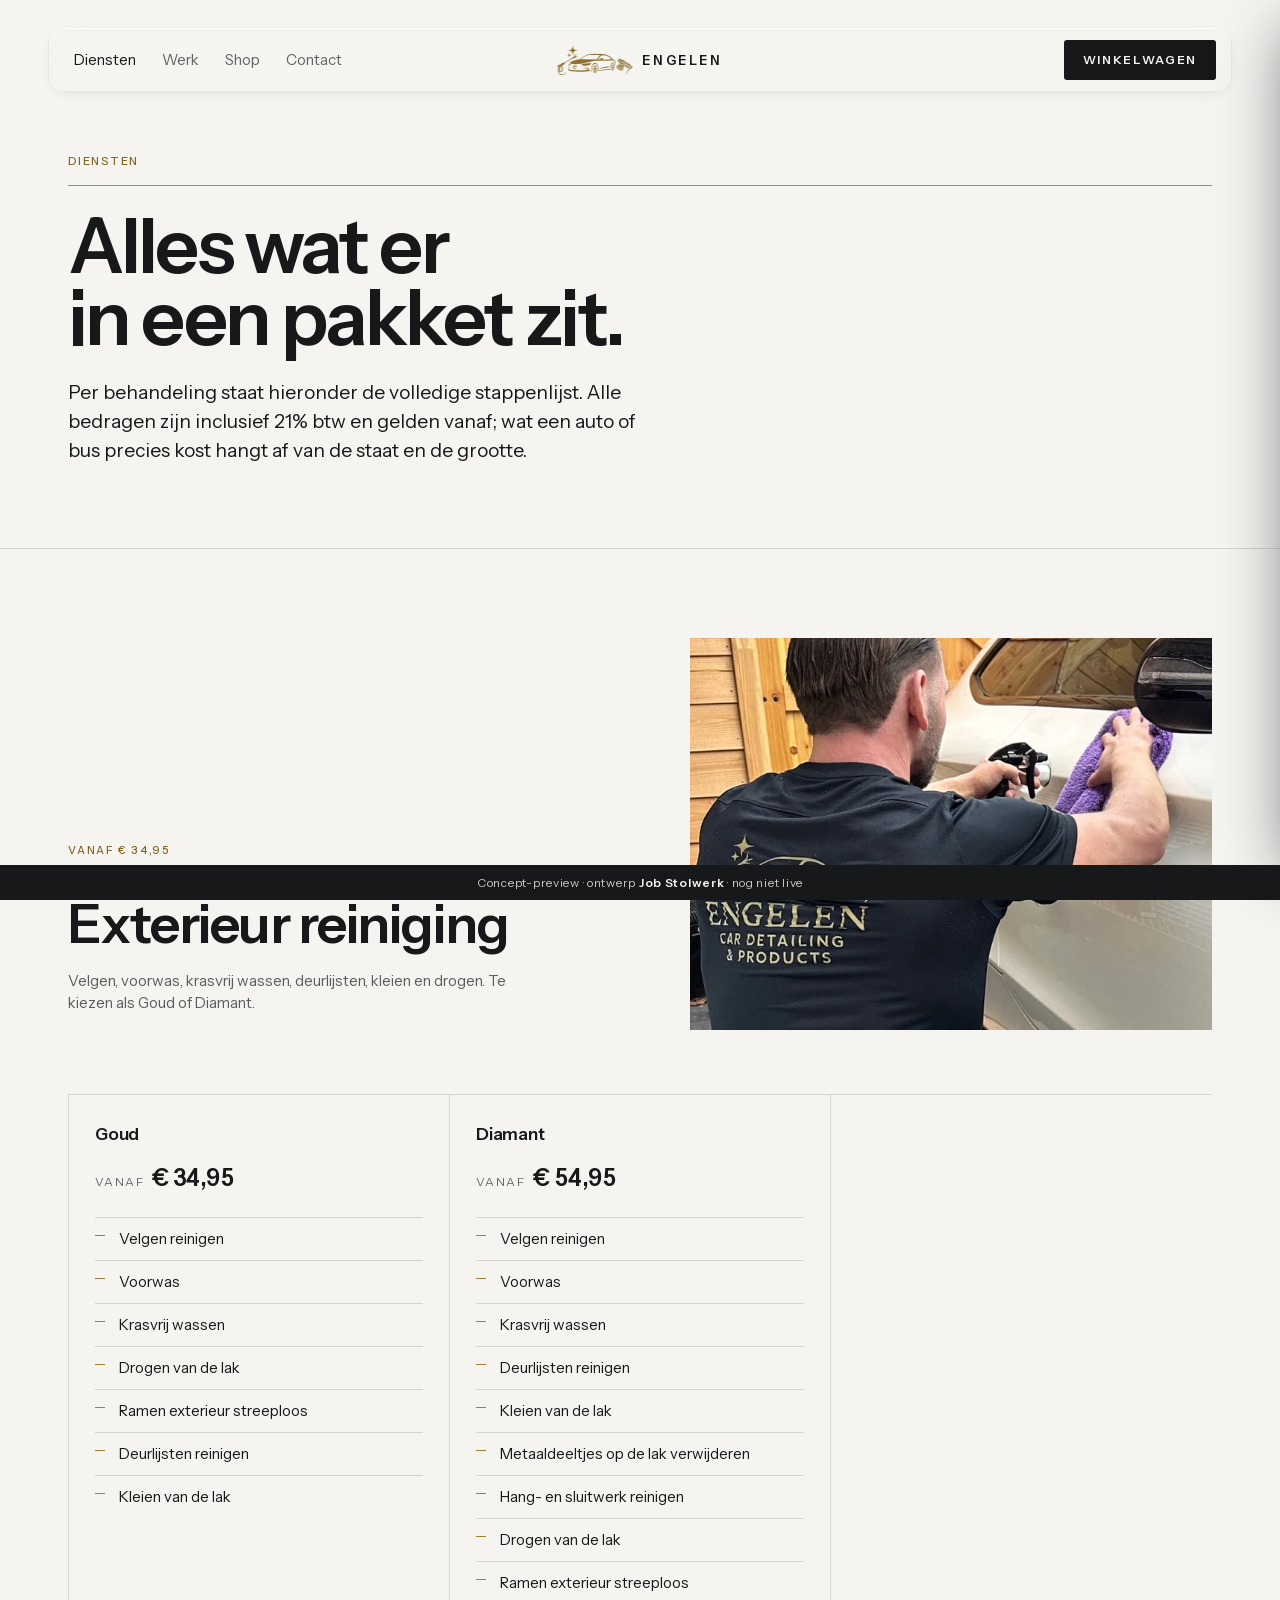
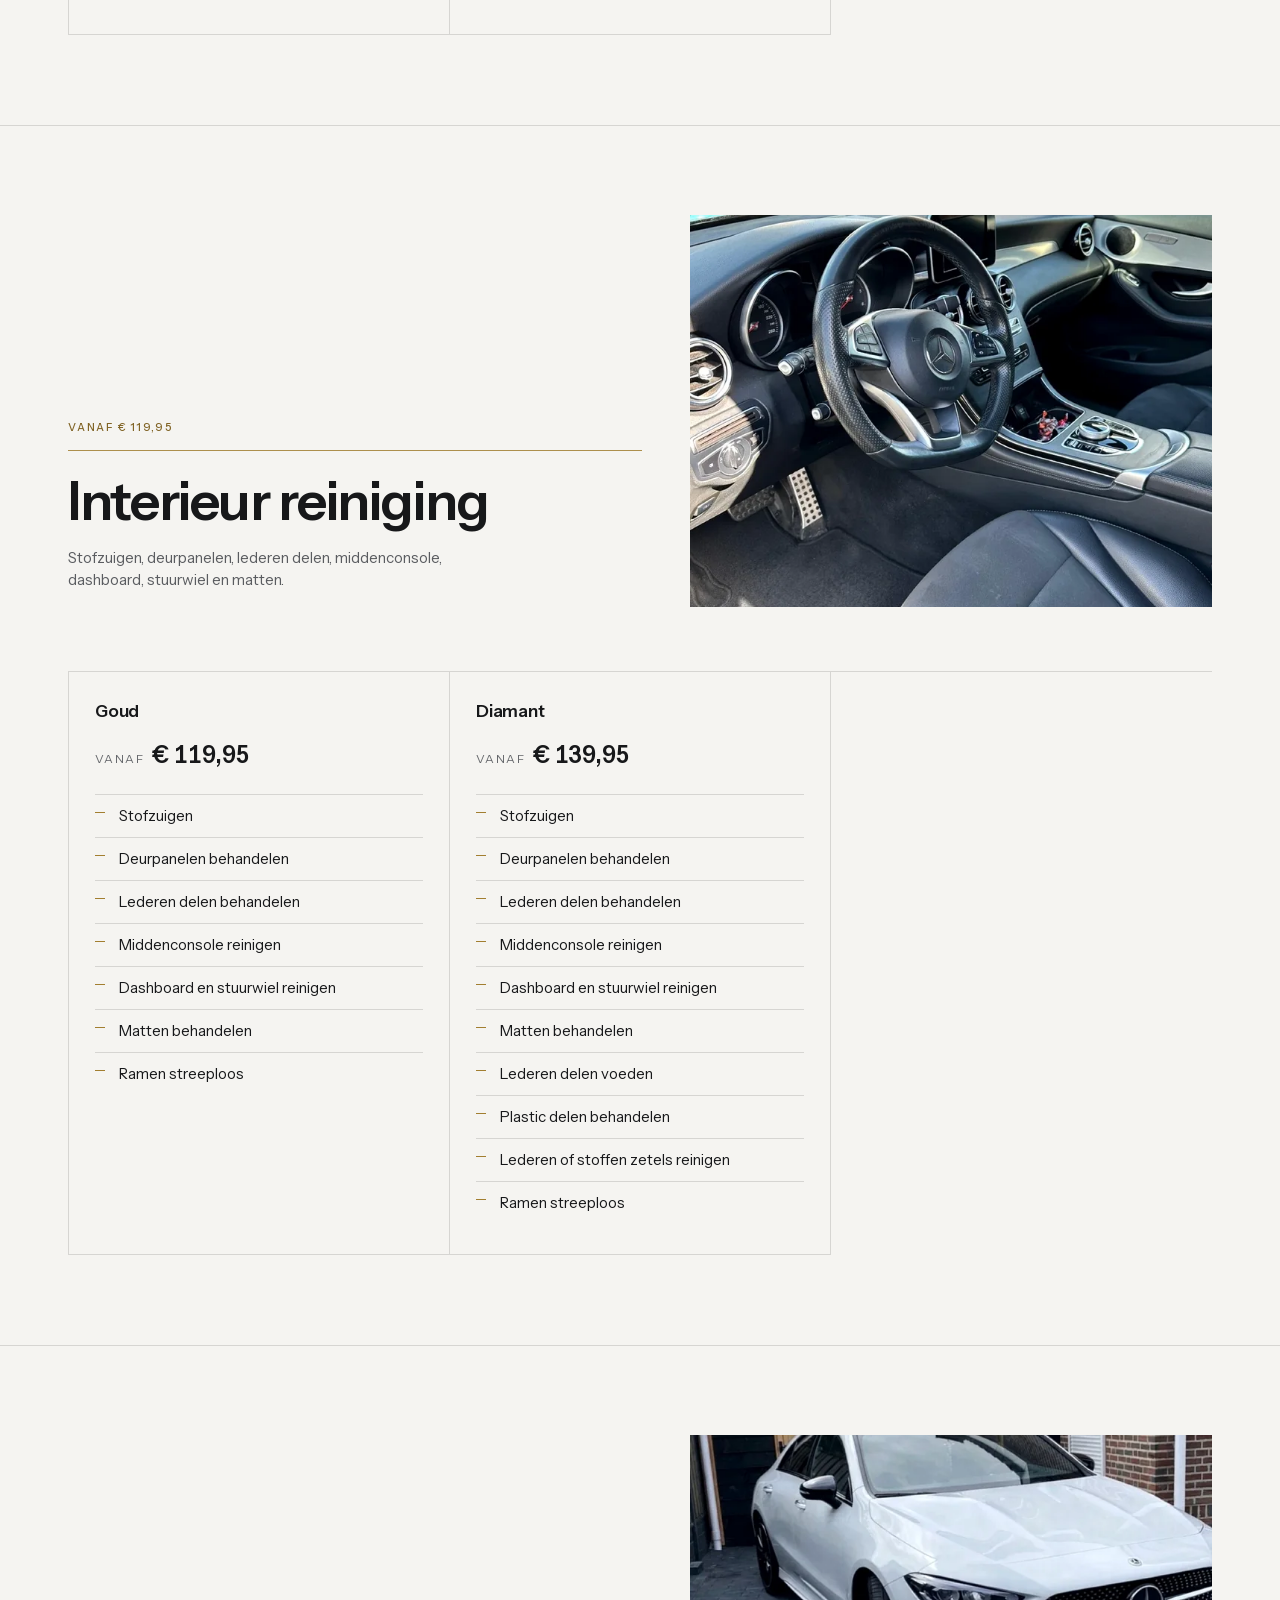
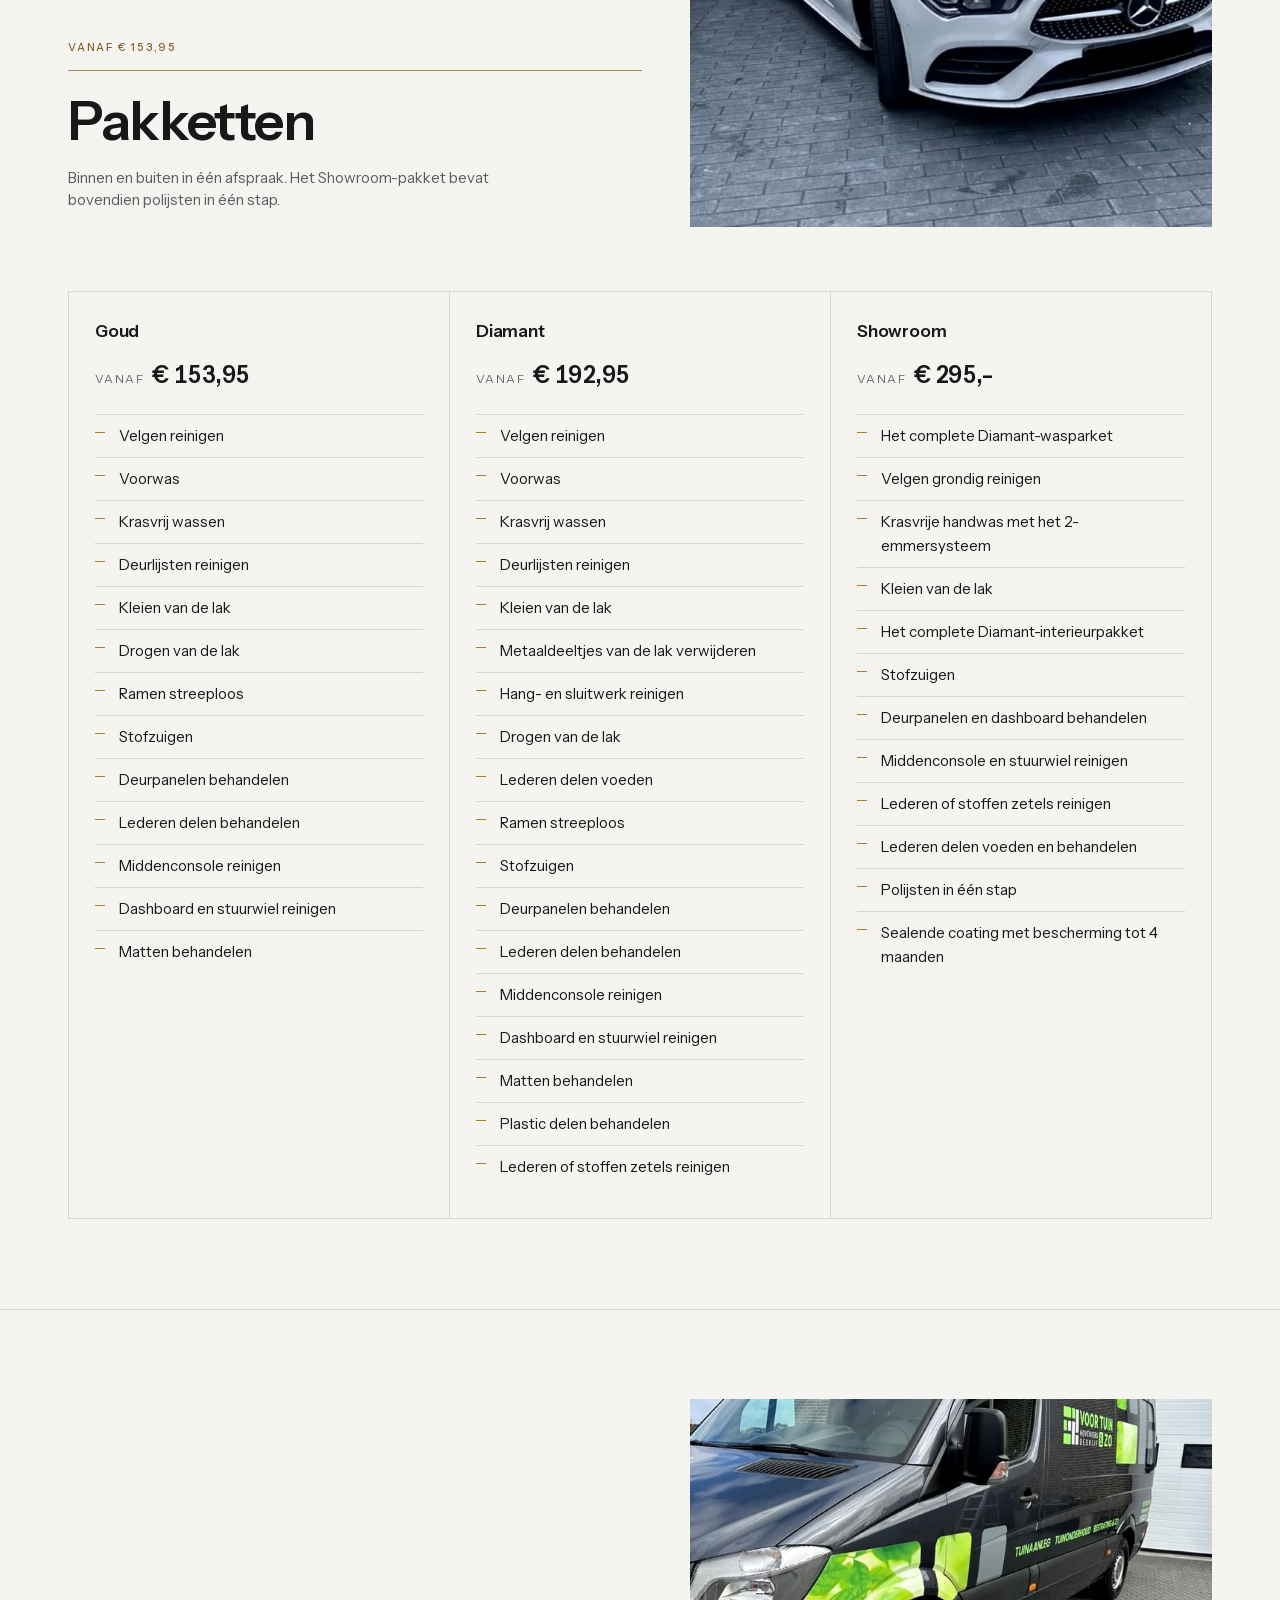
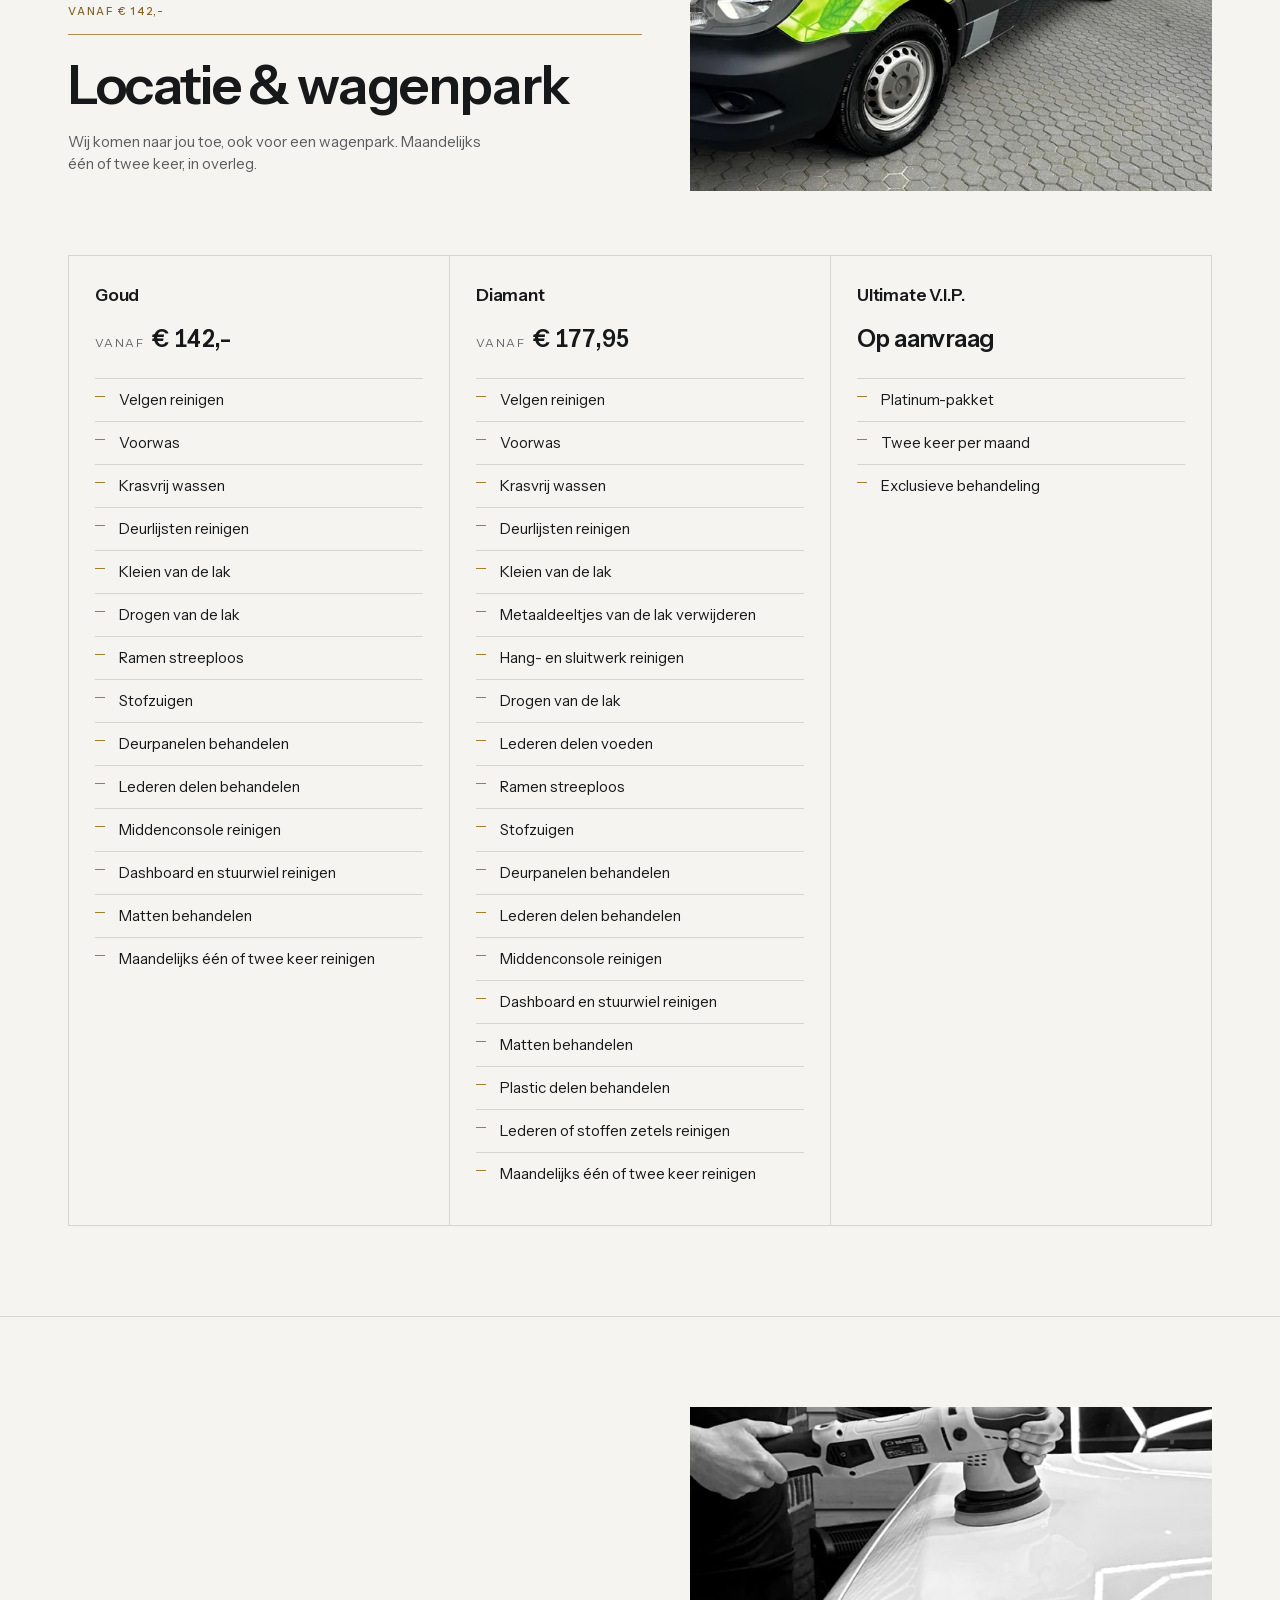
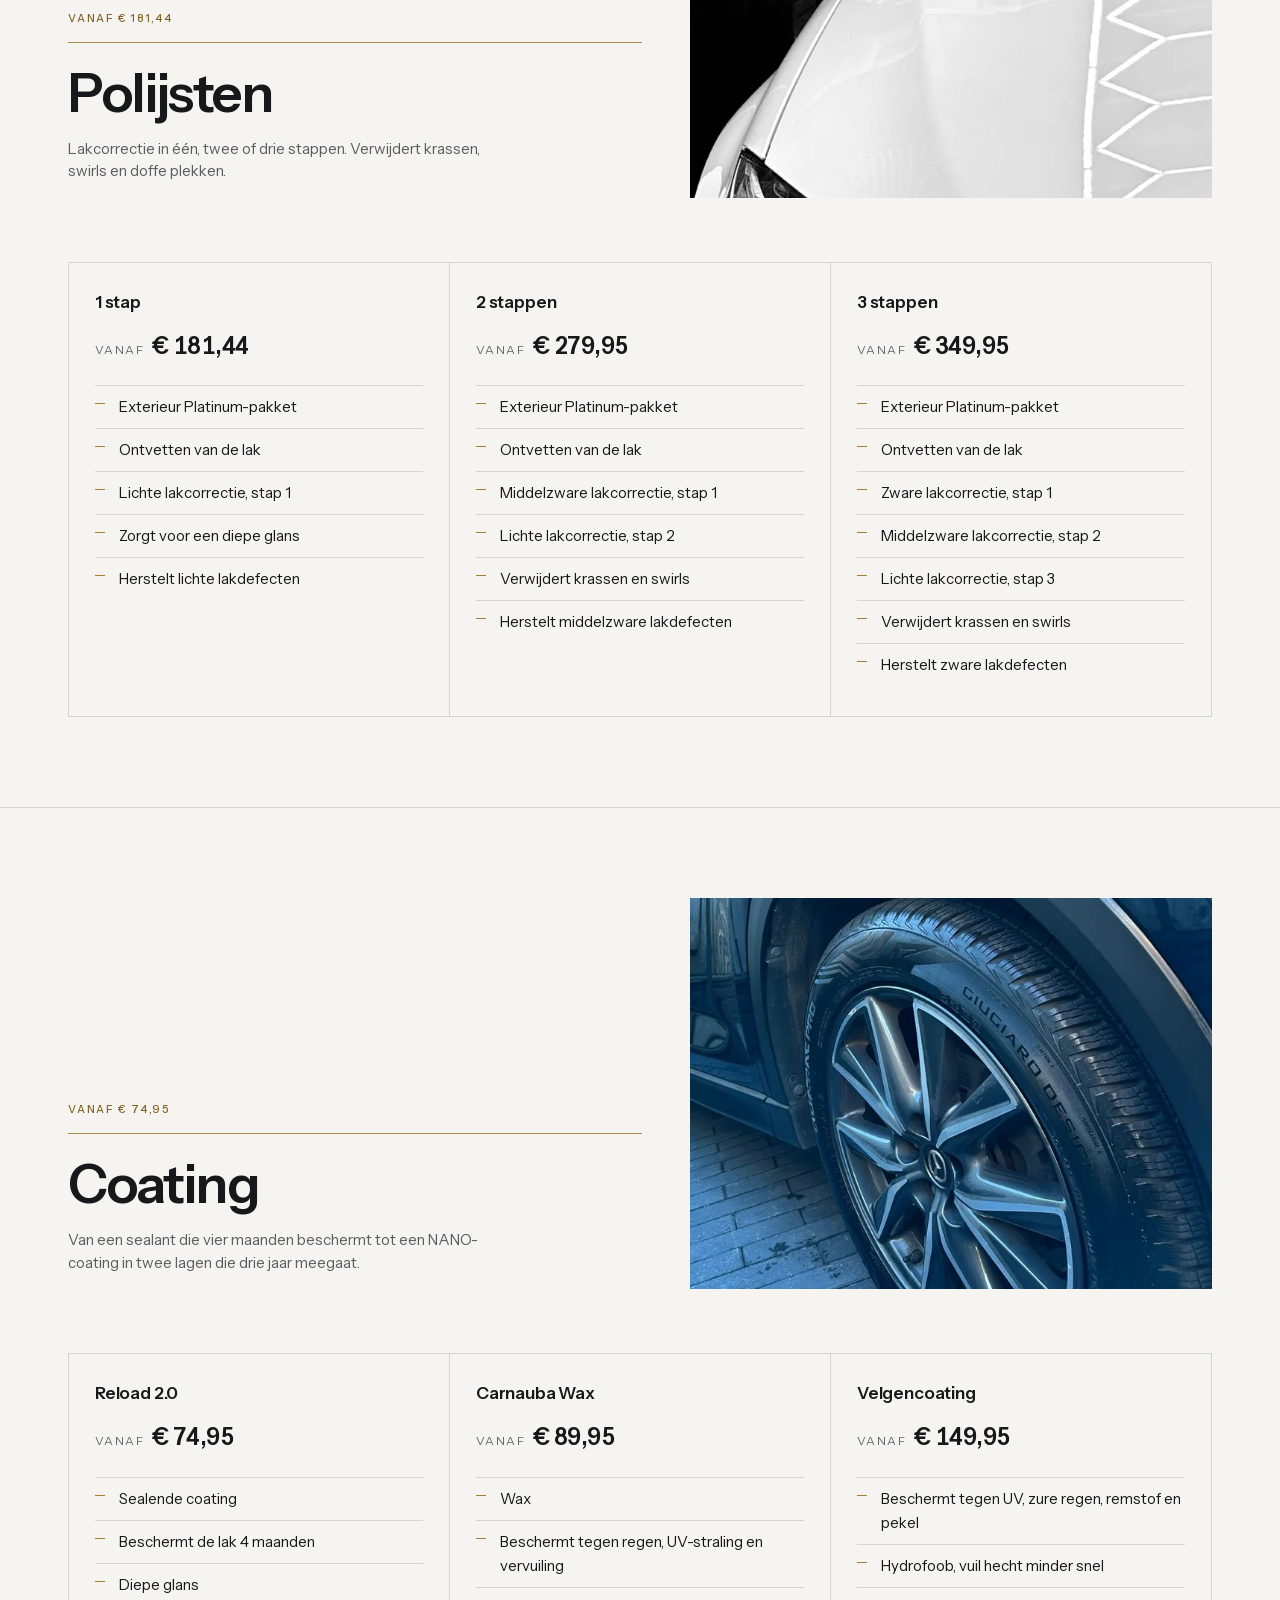
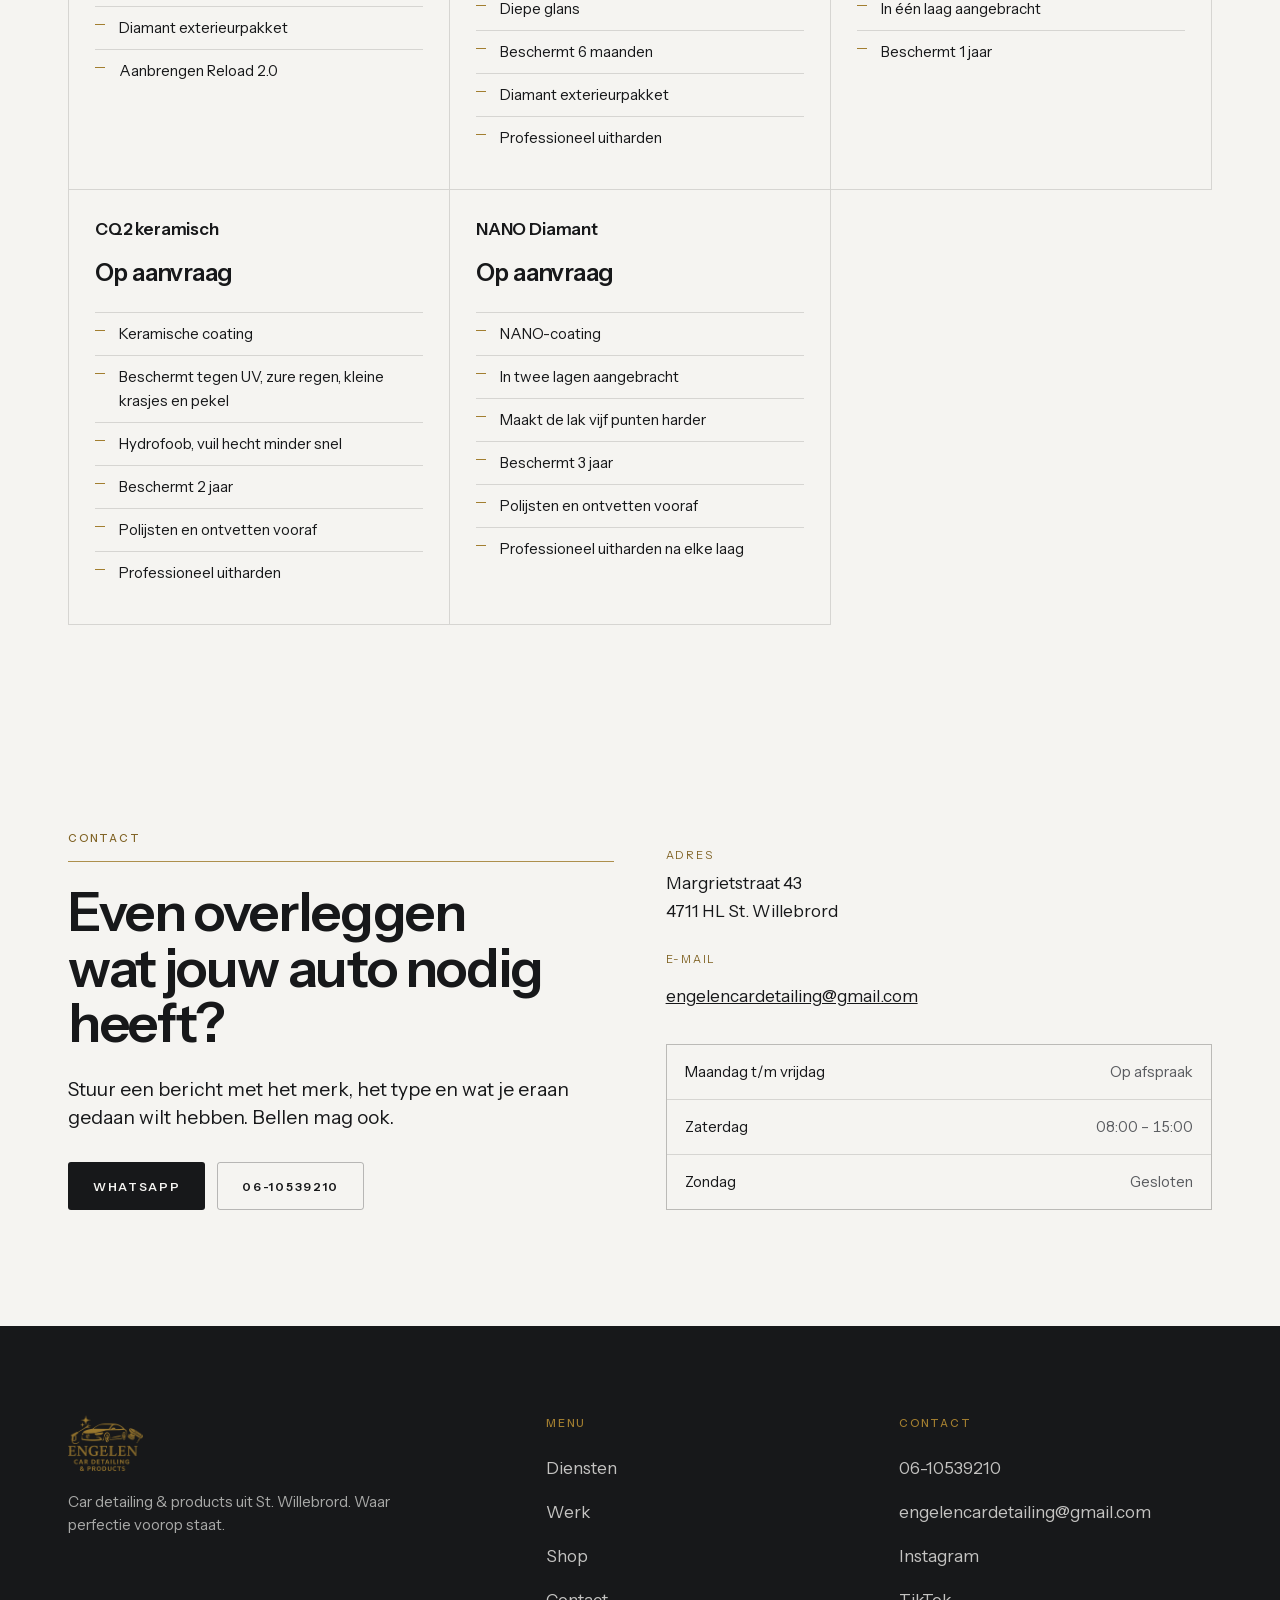
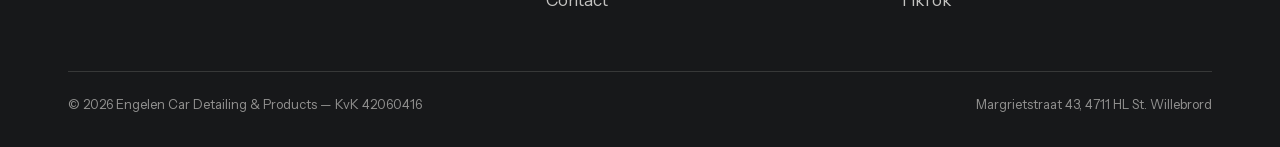
==== commit 3192524f: "Foto per dienst, contrast geijkt op de donkerste band Co-Authored-By: Claude Opus 5 (1M context) <no" ====
--- a/diensten.html
+++ b/diensten.html
@@ -14,7 +14,7 @@
 <link rel="icon" href="assets/beeld/favicon.png" type="image/png">
 <script>document.documentElement.className+=" js-aan";</script>
 <link rel="preload" as="font" type="font/woff2" href="assets/fonts/instrument-sans-latin.woff2" crossorigin>
-<link rel="stylesheet" href="assets/stijl.css?v=5ef0225a">
+<link rel="stylesheet" href="assets/stijl.css?v=aa8e0871">
 <link rel="preload" as="image" href="assets/beeld/hero-schuim-1600.webp"
       imagesrcset="assets/beeld/hero-schuim-700.webp 700w, assets/beeld/hero-schuim-1000.webp 1000w, assets/beeld/hero-schuim-1600.webp 1600w"
       imagesizes="100vw">
@@ -74,8 +74,9 @@
         <div>
           <p class="label">Vanaf €&nbsp;34,95</p><hr class="haarlijn">
           <h2 class="kop-2" style="margin-top:22px">Exterieur reiniging</h2>
-        </div>
-        <p class="meta">Velgen, voorwas, krasvrij wassen, deurlijsten, kleien en drogen. Te kiezen als Goud of Diamant.</p>
+          <p class="meta" style="margin-top:18px;max-width:44ch">Velgen, voorwas, krasvrij wassen, deurlijsten, kleien en drogen. Te kiezen als Goud of Diamant.</p>
+        </div>
+        <div class="dienstkop-beeld"><img src="assets/beeld/werk-hand-1000.webp" srcset="assets/beeld/werk-hand-700.webp 700w, assets/beeld/werk-hand-1000.webp 1000w" sizes="(max-width: 899px) 92vw, 44vw" alt="Exterieur reiniging" loading="lazy" decoding="async"></div>
       </div>
       <div class="pakketten reveal"><article class="pakket">
         <h3 class="kop-3">Goud</h3>
@@ -93,8 +94,9 @@
         <div>
           <p class="label">Vanaf €&nbsp;119,95</p><hr class="haarlijn">
           <h2 class="kop-2" style="margin-top:22px">Interieur reiniging</h2>
-        </div>
-        <p class="meta">Stofzuigen, deurpanelen, lederen delen, middenconsole, dashboard, stuurwiel en matten.</p>
+          <p class="meta" style="margin-top:18px;max-width:44ch">Stofzuigen, deurpanelen, lederen delen, middenconsole, dashboard, stuurwiel en matten.</p>
+        </div>
+        <div class="dienstkop-beeld"><img src="assets/beeld/werk-interieur-1000.webp" srcset="assets/beeld/werk-interieur-700.webp 700w, assets/beeld/werk-interieur-1000.webp 1000w" sizes="(max-width: 899px) 92vw, 44vw" alt="Interieur reiniging" loading="lazy" decoding="async"></div>
       </div>
       <div class="pakketten reveal"><article class="pakket">
         <h3 class="kop-3">Goud</h3>
@@ -112,8 +114,9 @@
         <div>
           <p class="label">Vanaf €&nbsp;153,95</p><hr class="haarlijn">
           <h2 class="kop-2" style="margin-top:22px">Pakketten</h2>
-        </div>
-        <p class="meta">Binnen en buiten in één afspraak. Het Showroom-pakket bevat bovendien polijsten in één stap.</p>
+          <p class="meta" style="margin-top:18px;max-width:44ch">Binnen en buiten in één afspraak. Het Showroom-pakket bevat bovendien polijsten in één stap.</p>
+        </div>
+        <div class="dienstkop-beeld"><img src="assets/beeld/werk-cla-1000.webp" srcset="assets/beeld/werk-cla-700.webp 700w, assets/beeld/werk-cla-1000.webp 1000w" sizes="(max-width: 899px) 92vw, 44vw" alt="Pakketten" loading="lazy" decoding="async"></div>
       </div>
       <div class="pakketten reveal"><article class="pakket">
         <h3 class="kop-3">Goud</h3>
@@ -135,8 +138,9 @@
         <div>
           <p class="label">Vanaf €&nbsp;142,-</p><hr class="haarlijn">
           <h2 class="kop-2" style="margin-top:22px">Locatie &amp; wagenpark</h2>
-        </div>
-        <p class="meta">Wij komen naar jou toe, ook voor een wagenpark. Maandelijks één of twee keer, in overleg.</p>
+          <p class="meta" style="margin-top:18px;max-width:44ch">Wij komen naar jou toe, ook voor een wagenpark. Maandelijks één of twee keer, in overleg.</p>
+        </div>
+        <div class="dienstkop-beeld"><img src="assets/beeld/werk-bus-1000.webp" srcset="assets/beeld/werk-bus-700.webp 700w, assets/beeld/werk-bus-1000.webp 1000w" sizes="(max-width: 899px) 92vw, 44vw" alt="Locatie &amp; wagenpark" loading="lazy" decoding="async"></div>
       </div>
       <div class="pakketten reveal"><article class="pakket">
         <h3 class="kop-3">Goud</h3>
@@ -158,8 +162,9 @@
         <div>
           <p class="label">Vanaf €&nbsp;181,44</p><hr class="haarlijn">
           <h2 class="kop-2" style="margin-top:22px">Polijsten</h2>
-        </div>
-        <p class="meta">Lakcorrectie in één, twee of drie stappen. Verwijdert krassen, swirls en doffe plekken.</p>
+          <p class="meta" style="margin-top:18px;max-width:44ch">Lakcorrectie in één, twee of drie stappen. Verwijdert krassen, swirls en doffe plekken.</p>
+        </div>
+        <div class="dienstkop-beeld"><img src="assets/beeld/werk-polijsten-1000.webp" srcset="assets/beeld/werk-polijsten-700.webp 700w, assets/beeld/werk-polijsten-1000.webp 1000w" sizes="(max-width: 899px) 92vw, 44vw" alt="Polijsten" loading="lazy" decoding="async"></div>
       </div>
       <div class="pakketten reveal"><article class="pakket">
         <h3 class="kop-3">1 stap</h3>
@@ -181,8 +186,9 @@
         <div>
           <p class="label">Vanaf €&nbsp;74,95</p><hr class="haarlijn">
           <h2 class="kop-2" style="margin-top:22px">Coating</h2>
-        </div>
-        <p class="meta">Van een sealant die vier maanden beschermt tot een NANO-coating in twee lagen die drie jaar meegaat.</p>
+          <p class="meta" style="margin-top:18px;max-width:44ch">Van een sealant die vier maanden beschermt tot een NANO-coating in twee lagen die drie jaar meegaat.</p>
+        </div>
+        <div class="dienstkop-beeld"><img src="assets/beeld/werk-wiel-700.webp" srcset="assets/beeld/werk-wiel-700.webp 700w" sizes="(max-width: 899px) 92vw, 44vw" alt="Coating" loading="lazy" decoding="async"></div>
       </div>
       <div class="pakketten reveal"><article class="pakket">
         <h3 class="kop-3">Reload 2.0</h3>
--- a/assets/stijl.css
+++ b/assets/stijl.css
@@ -45,7 +45,8 @@
   --papier-2:    #ECEAE5;   /* tweede band, alleen om ritme te maken */
   --inkt:        #17181A;   /* alle lopende tekst, 15,9:1 op papier */
   --inkt-zacht:  #5A5C60;   /* bijschriften, 6,3:1 */
-  --inkt-meta:   #74767A;   /* ondergrens, alleen korte regels */
+  --inkt-meta:   #66686C;   /* ondergrens, alleen korte regels. Ook geijkt op
+                               --papier-2; #74767A haalde daar maar 3,7:1. */
   --fotogrond:   #F2F0EB;   /* exact de zweep waarop de productserie geschoten is,
                                zodat foto en tegel één oppervlak vormen */
   --lijn:        rgba(23, 24, 26, 0.14);
@@ -53,7 +54,9 @@
 
   /* goud — twee tokens, want één haalt de toets niet op beide gronden */
   --goud-merk:   #A27E30;   /* gemeten uit logo.png; haarlijn + op donker */
-  --goud-tekst:  #886A28;   /* 4,61:1 op papier; kapitaallabels */
+  --goud-tekst:  #816426;   /* geijkt op de DONKERSTE grond (--papier-2),
+                               niet op papier: de werk- en vragensectie staan op die band
+                               en daar zakte #886A28 naar 4,22:1. Nu ≥4,6:1 op beide. */
 
   /* donker */
   --donker:      #17181A;
@@ -584,3 +587,9 @@
 .pakket li::before { content: ""; position: absolute; left: 0; top: 17px;
                      width: 10px; height: 1px; background: var(--goud-merk); }
 .paginakop { padding-top: clamp(128px, 17vh, 190px); padding-bottom: clamp(40px, 5vw, 64px); }
+
+/* Foto naast de dienstkop: geeft de dienstenpagina beeld zonder dat de
+   pakkettabel eronder in de verdrukking komt. Recht, zoals alle foto's. */
+.dienstkop-beeld { overflow: hidden; background: var(--papier-2); aspect-ratio: 3 / 2; }
+.dienstkop-beeld img { width: 100%; height: 100%; object-fit: cover; }
+@media (min-width: 900px) { .dienstkop-beeld { aspect-ratio: 4 / 3; } }
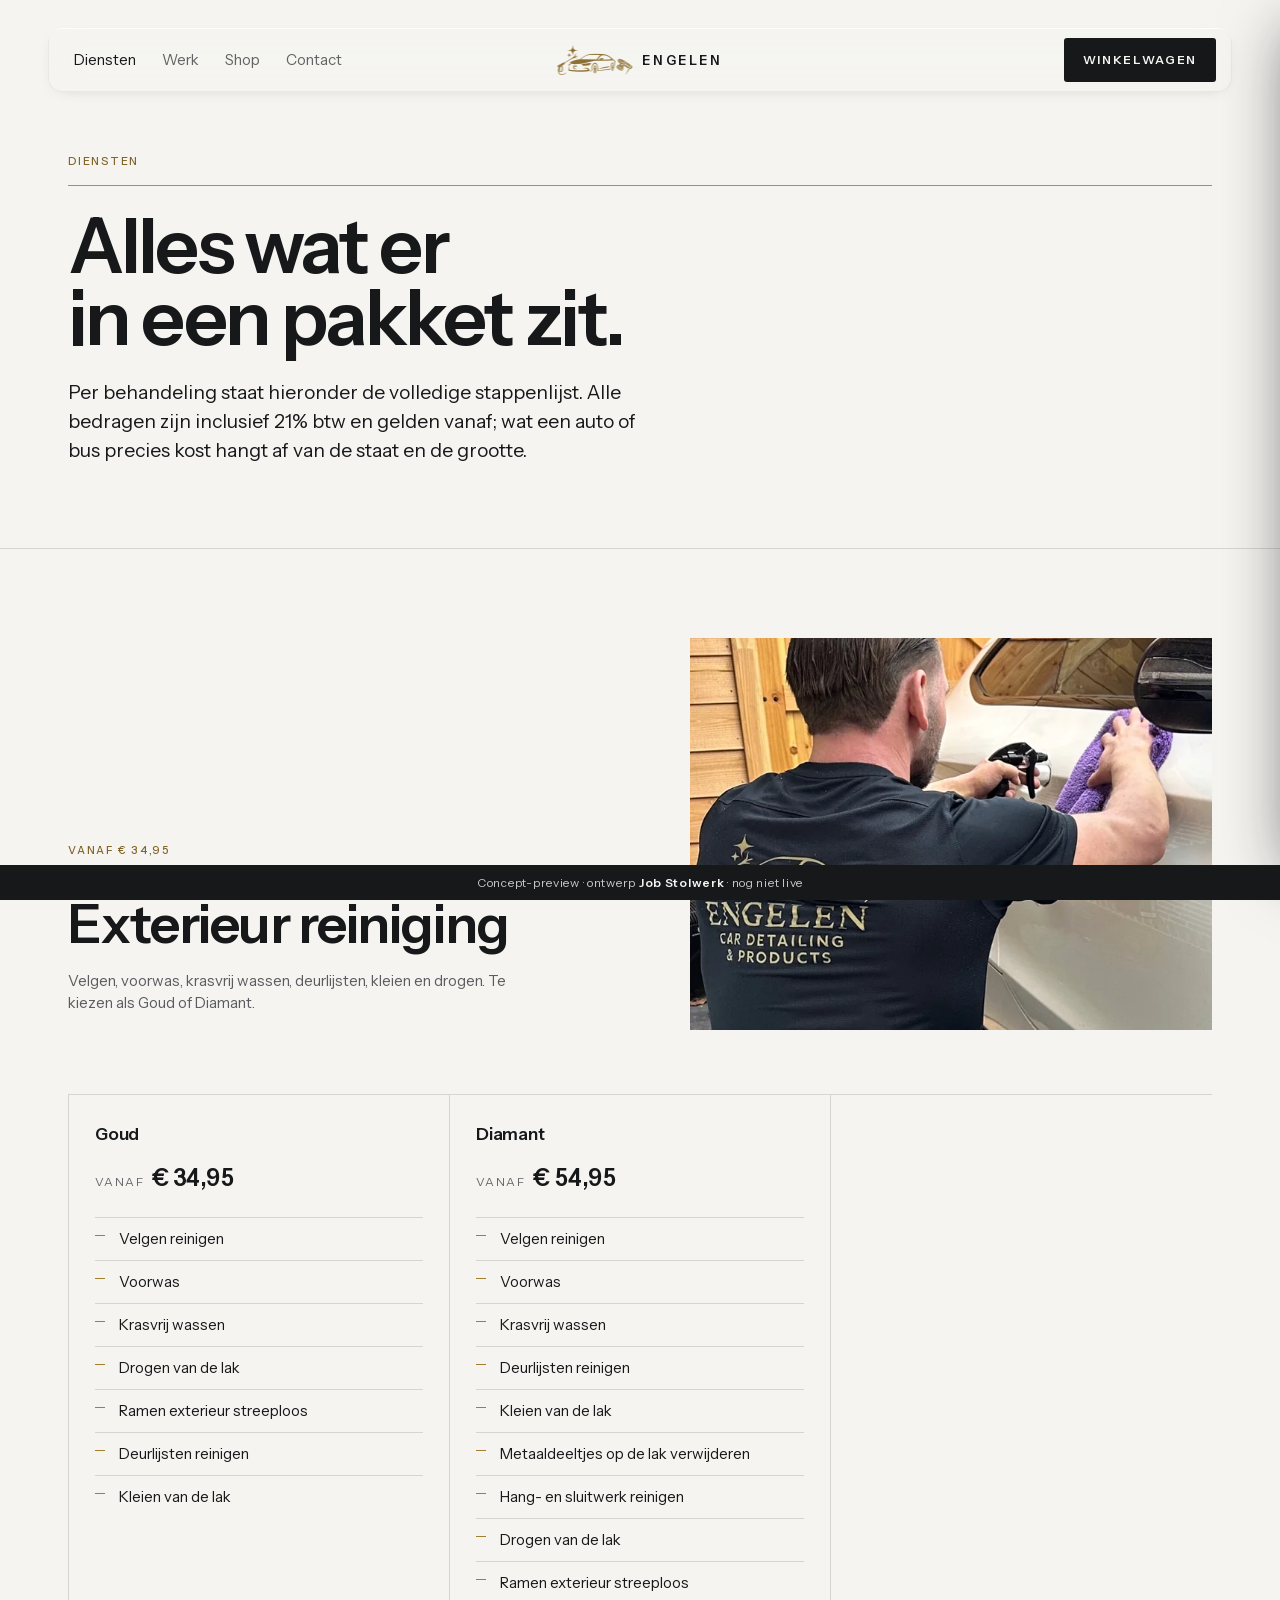
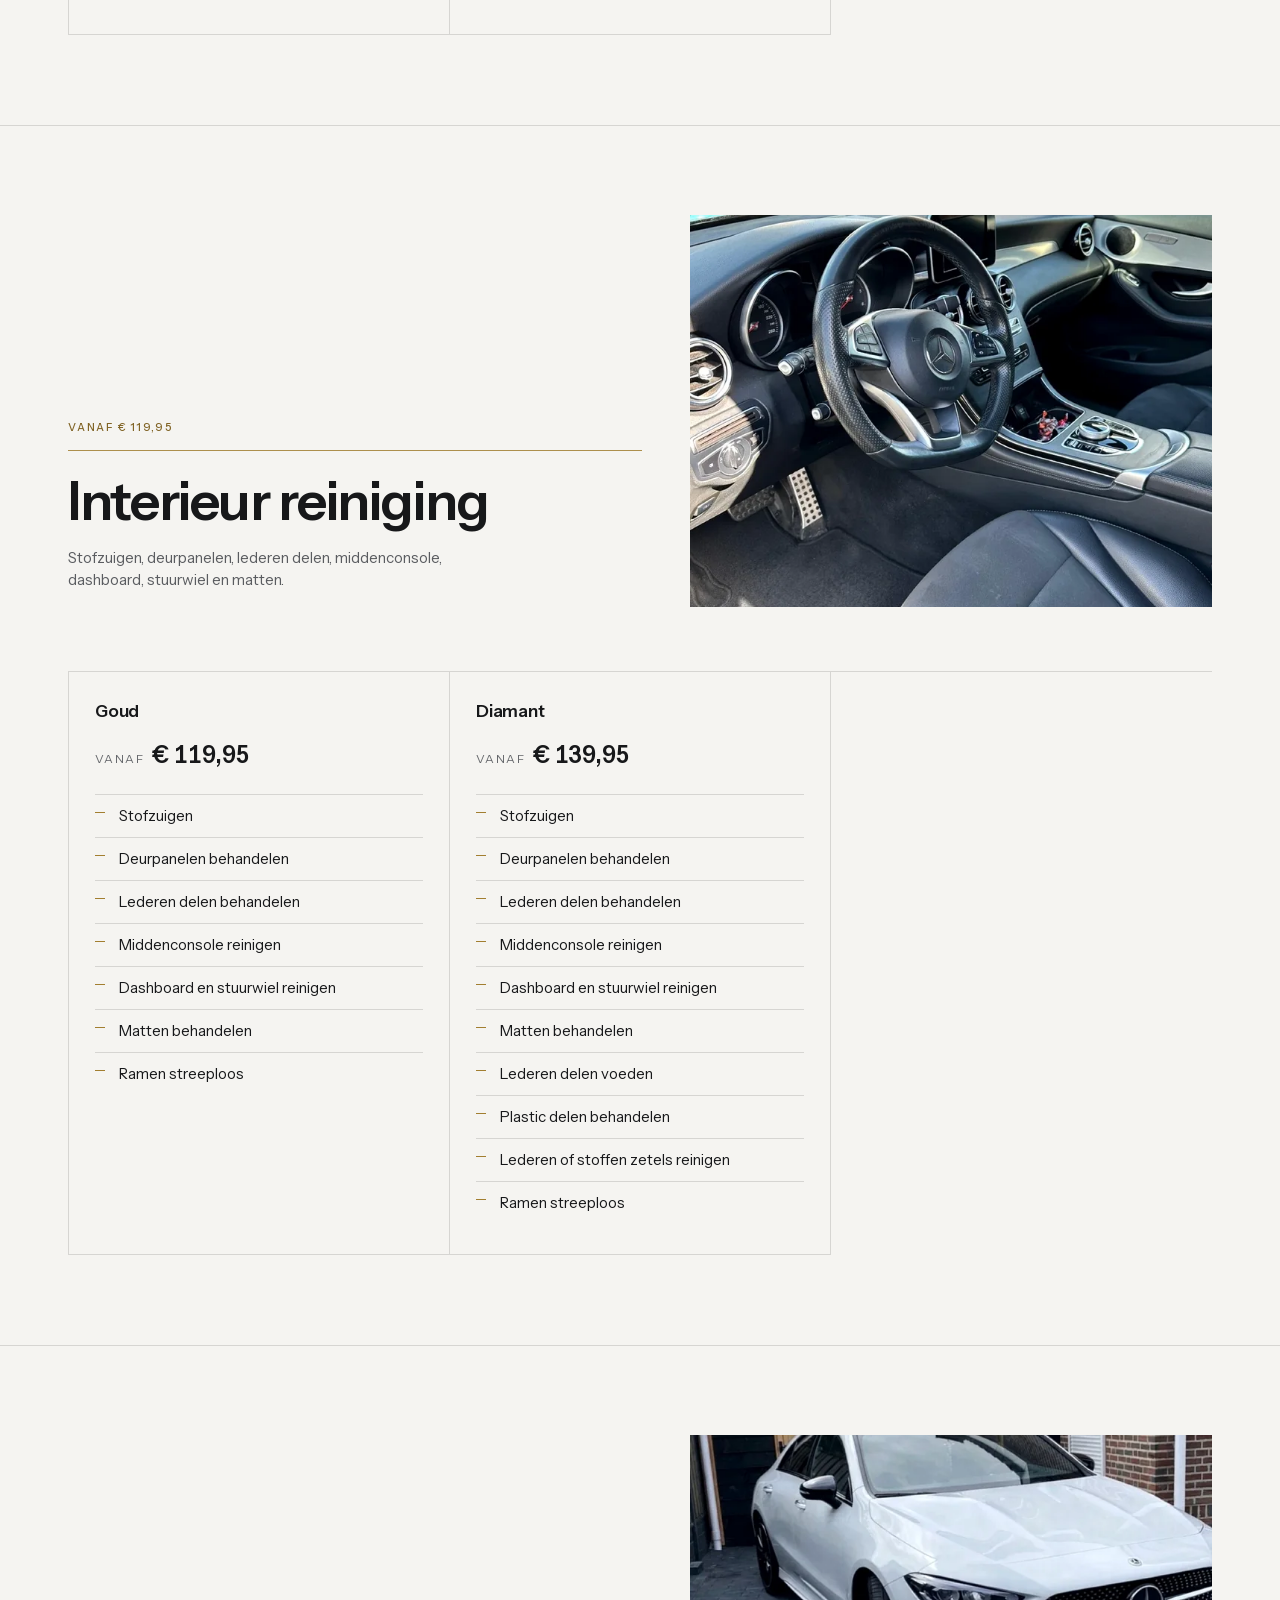
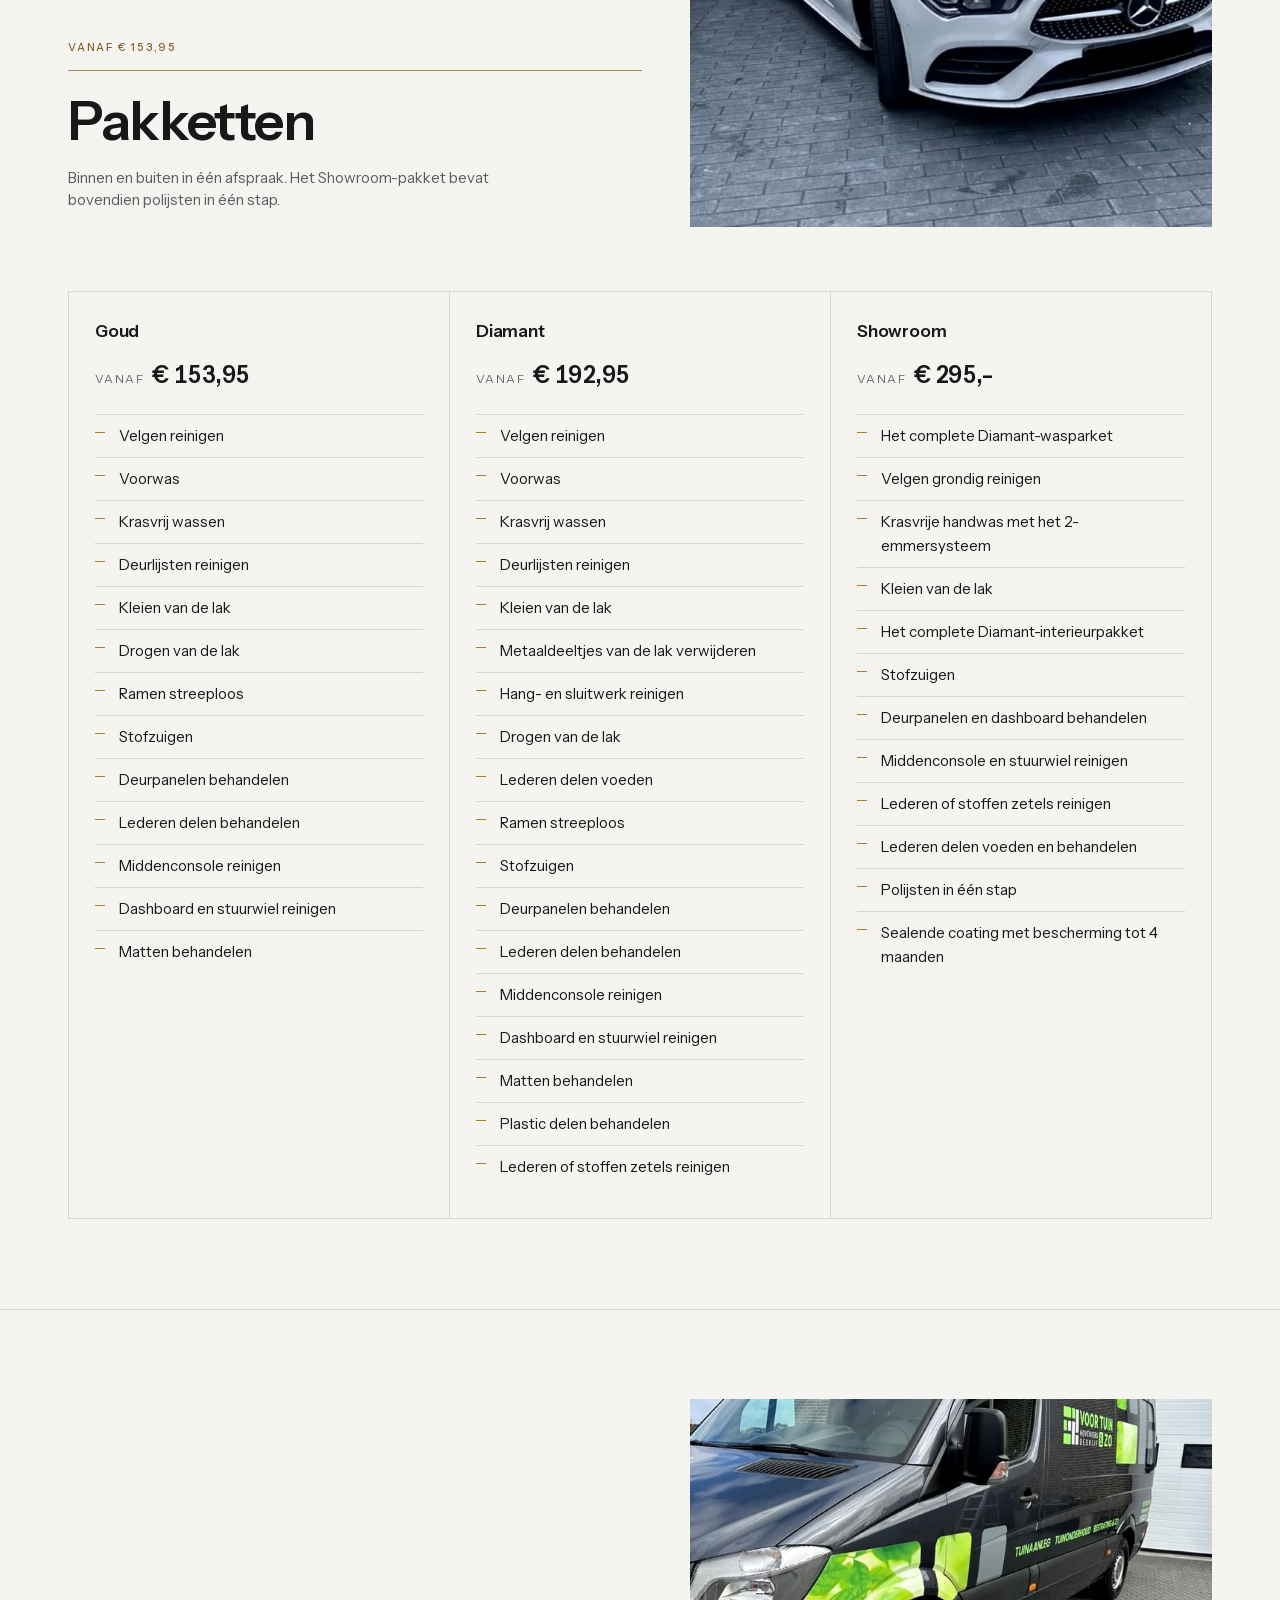
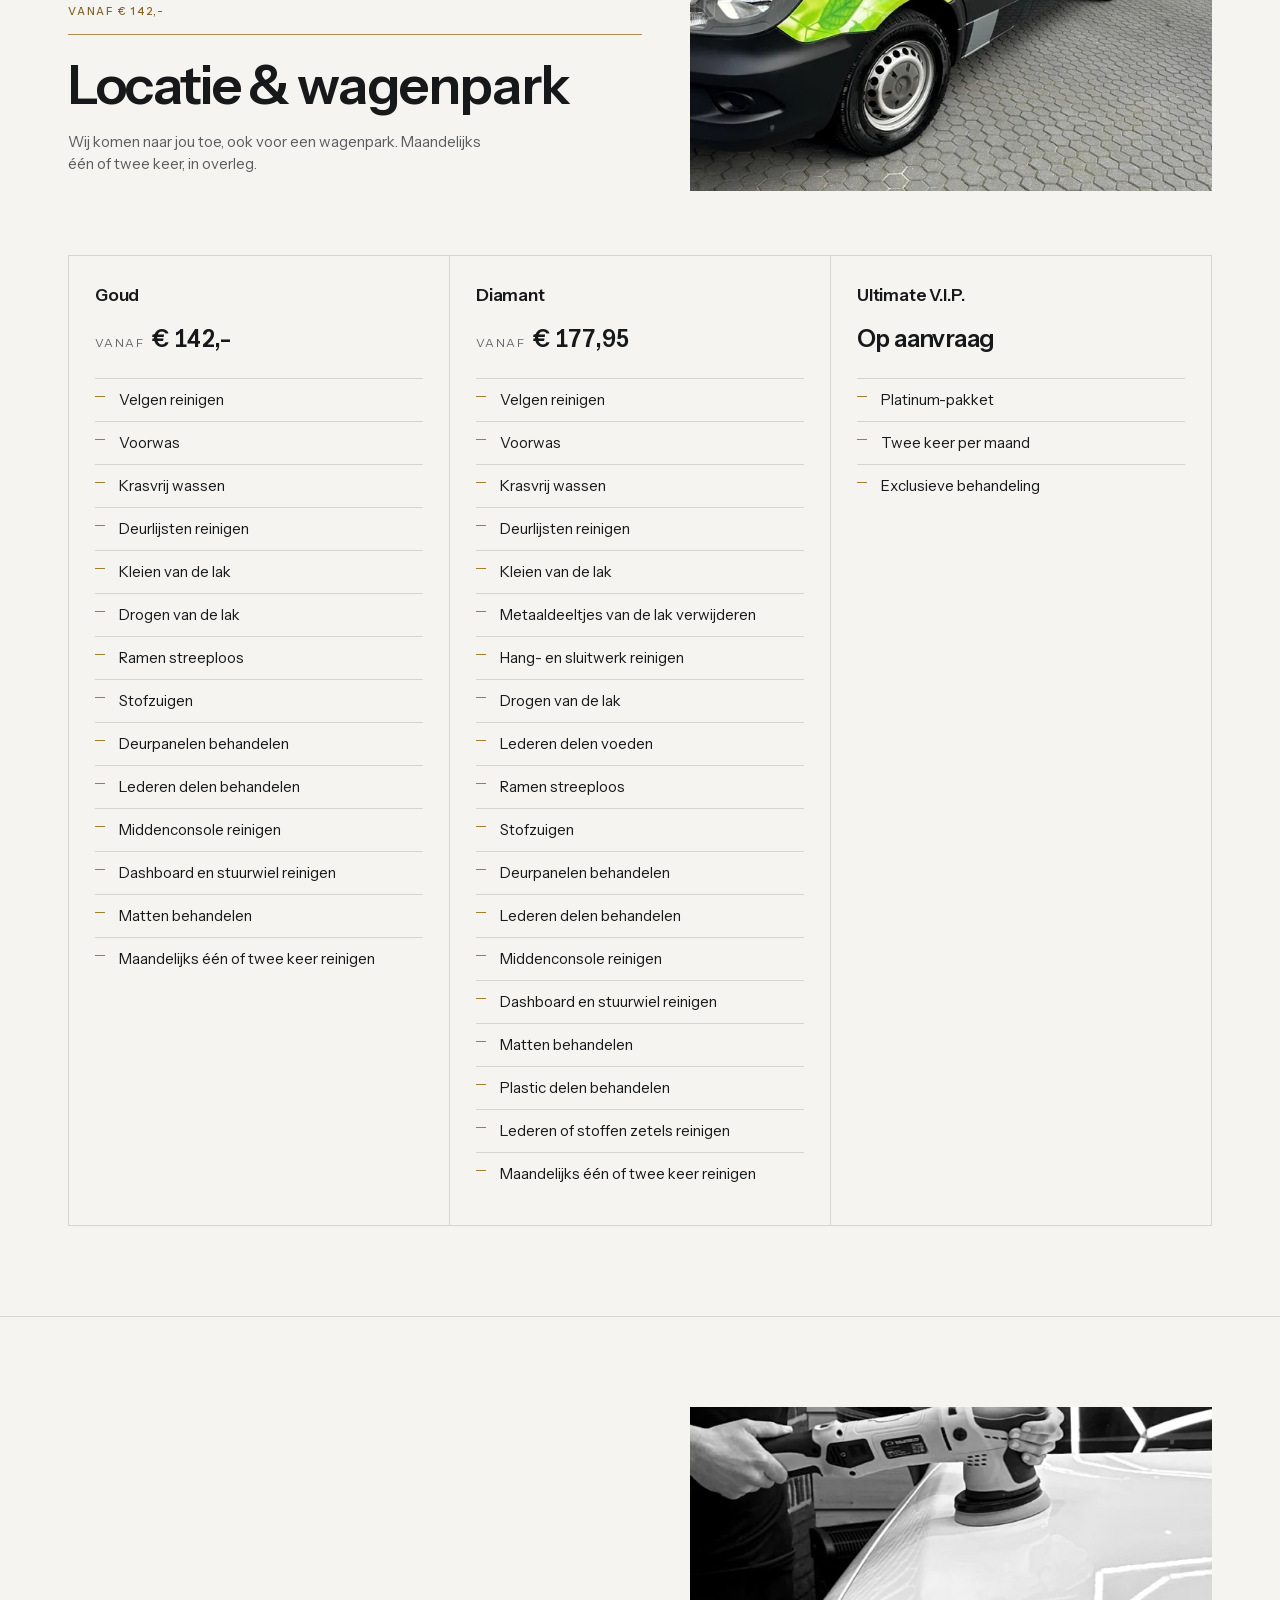
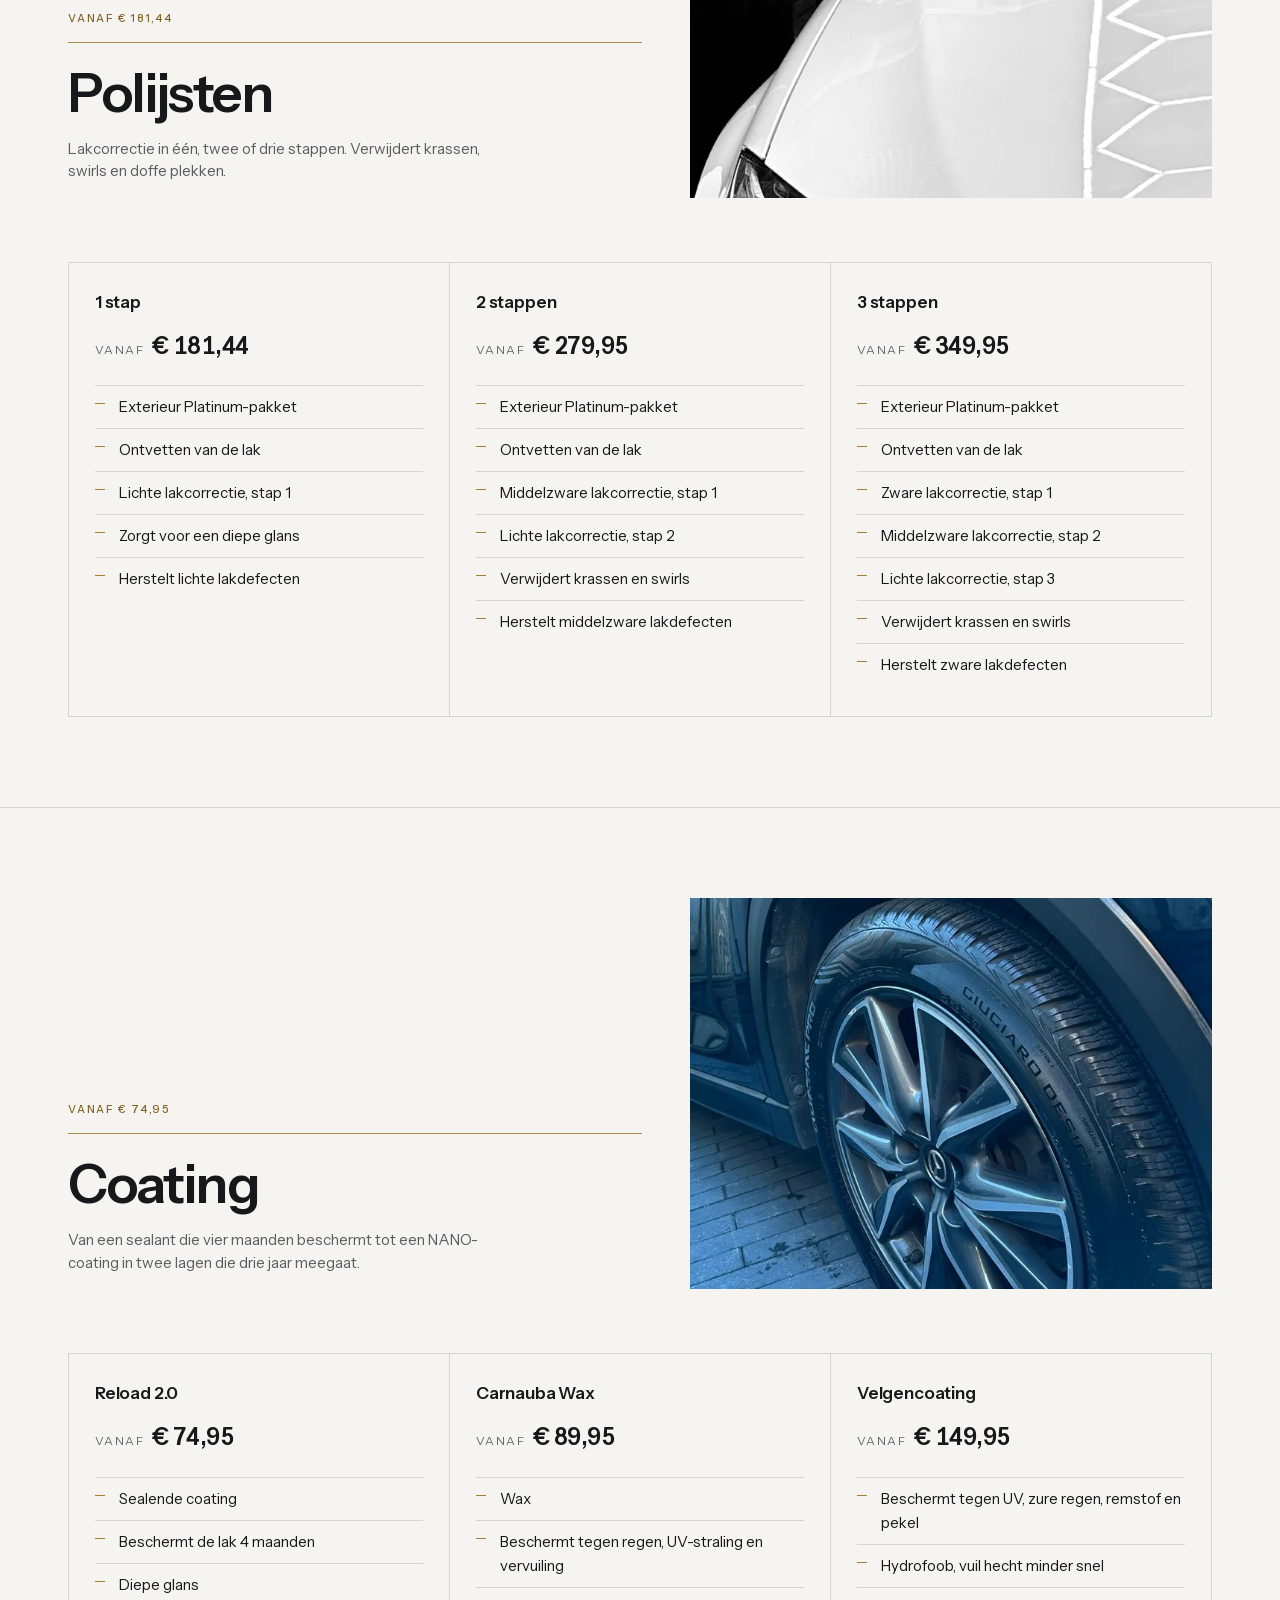
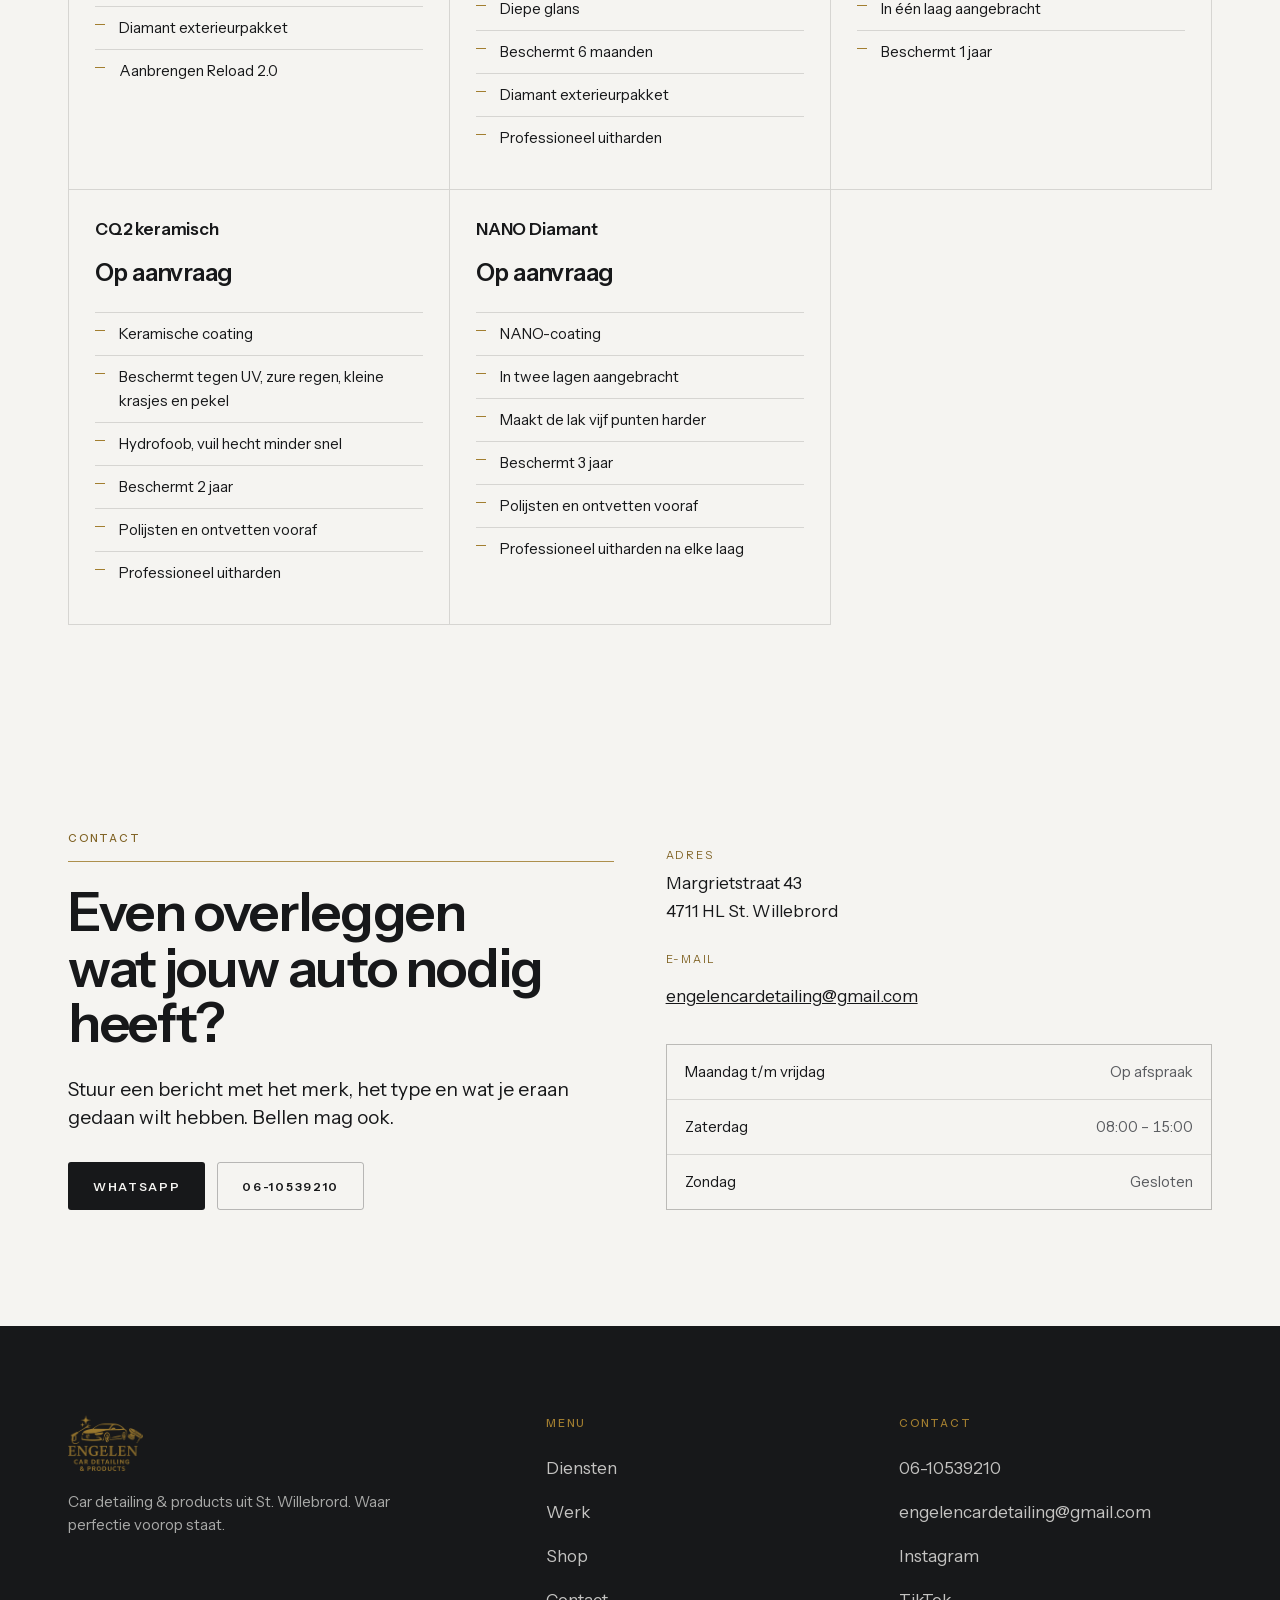
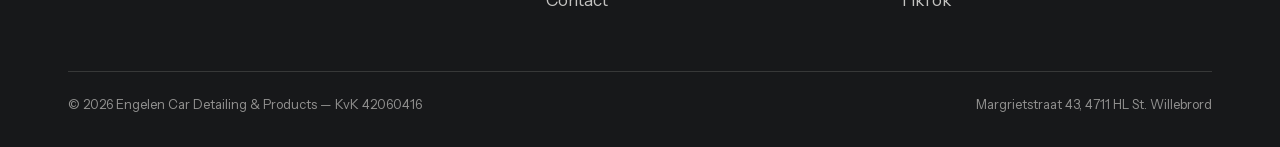
==== commit 7e833768: "Winkelwagenknop en overslaan-link op 44px Co-Authored-By: Claude Opus 5 (1M context) <noreply@anthro" ====
--- a/diensten.html
+++ b/diensten.html
@@ -14,7 +14,7 @@
 <link rel="icon" href="assets/beeld/favicon.png" type="image/png">
 <script>document.documentElement.className+=" js-aan";</script>
 <link rel="preload" as="font" type="font/woff2" href="assets/fonts/instrument-sans-latin.woff2" crossorigin>
-<link rel="stylesheet" href="assets/stijl.css?v=aa8e0871">
+<link rel="stylesheet" href="assets/stijl.css?v=939038a9">
 <link rel="preload" as="image" href="assets/beeld/hero-schuim-1600.webp"
       imagesrcset="assets/beeld/hero-schuim-700.webp 700w, assets/beeld/hero-schuim-1000.webp 1000w, assets/beeld/hero-schuim-1600.webp 1600w"
       imagesizes="100vw">
--- a/assets/stijl.css
+++ b/assets/stijl.css
@@ -139,7 +139,8 @@
 
 .overslaan {
   position: absolute; left: -9999px; z-index: 100;
-  background: var(--inkt); color: var(--papier); padding: 12px 20px;
+  display: inline-flex; align-items: center; min-height: 44px;
+  background: var(--inkt); color: var(--papier); padding: 0 20px;
 }
 .overslaan:focus { left: 12px; top: 12px; }
 
@@ -243,7 +244,10 @@
 @media (min-width: 900px) {
   .pil-links { display: flex; flex: 1; align-items: center; gap: 26px; list-style: none; margin: 0; padding: 0; }
   .pil-actie { display: flex; flex: 1; justify-content: flex-end; }
-  .pil-actie .knop { min-height: 40px; padding: 0 18px; }
+  /* 44px, niet 40: dit is een echte knop met een vlak, en dan geldt de
+     44px-ondergrens ook op een laptop. Kale tekstlinks vallen daar niet
+     onder -- die tik je niet aan om iets te doen. */
+  .pil-actie .knop { min-height: 44px; padding: 0 18px; }
 }
 .pil-links a {
   display: inline-flex; align-items: center; min-height: 44px;
@@ -286,12 +290,16 @@
 }
 .paneel.open { opacity: 1; scale: 1; translate: 0 0; visibility: visible; transition-delay: 0s; }
 @media (min-width: 900px) { .paneel { display: none; } }
-.paneel a {
+/* DIRECTE kinderen: `.paneel a` (0,1,1) wint van `.knop` (0,1,0), dus de
+   WhatsApp-knop in de voet van het paneel kreeg de menu-lettergrootte van
+   21px in plaats van zijn eigen 12px kapitaal. Gemeten op een schermafdruk
+   van de live site. */
+.paneel > a {
   display: flex; align-items: center; gap: 12px; min-height: 52px;
   padding-inline: 16px; border-radius: 8px; text-decoration: none;
   font-size: 1.3125rem; font-weight: 500; letter-spacing: -0.01em;
 }
-.paneel a:hover { background: rgba(23, 24, 26, 0.05); }
+.paneel > a:hover { background: rgba(23, 24, 26, 0.05); }
 .paneel .paneel-voet { margin-top: 6px; padding-top: 8px; border-top: 1px solid var(--lijn); }
 .paneel .paneel-voet .knop { width: 100%; }
 @media (prefers-reduced-motion: reduce) {
@@ -593,3 +601,11 @@
 .dienstkop-beeld { overflow: hidden; background: var(--papier-2); aspect-ratio: 3 / 2; }
 .dienstkop-beeld img { width: 100%; height: 100%; object-fit: cover; }
 @media (min-width: 900px) { .dienstkop-beeld { aspect-ratio: 4 / 3; } }
+
+/* Zeven foto's in twee kolommen laat er één alleen achter op de laatste rij.
+   Die mag dan de volle breedte pakken; een halve tegel naast een gat leest als
+   een fout. Boven 900px tegelt het raster al netjes op 4+2 / 3+3 / 2+2+2. */
+@media (max-width: 899px) {
+  .werk-raster > :last-child { grid-column: span 2; }
+  .werk-raster > :last-child .werk-doos { aspect-ratio: 3 / 2; }
+}
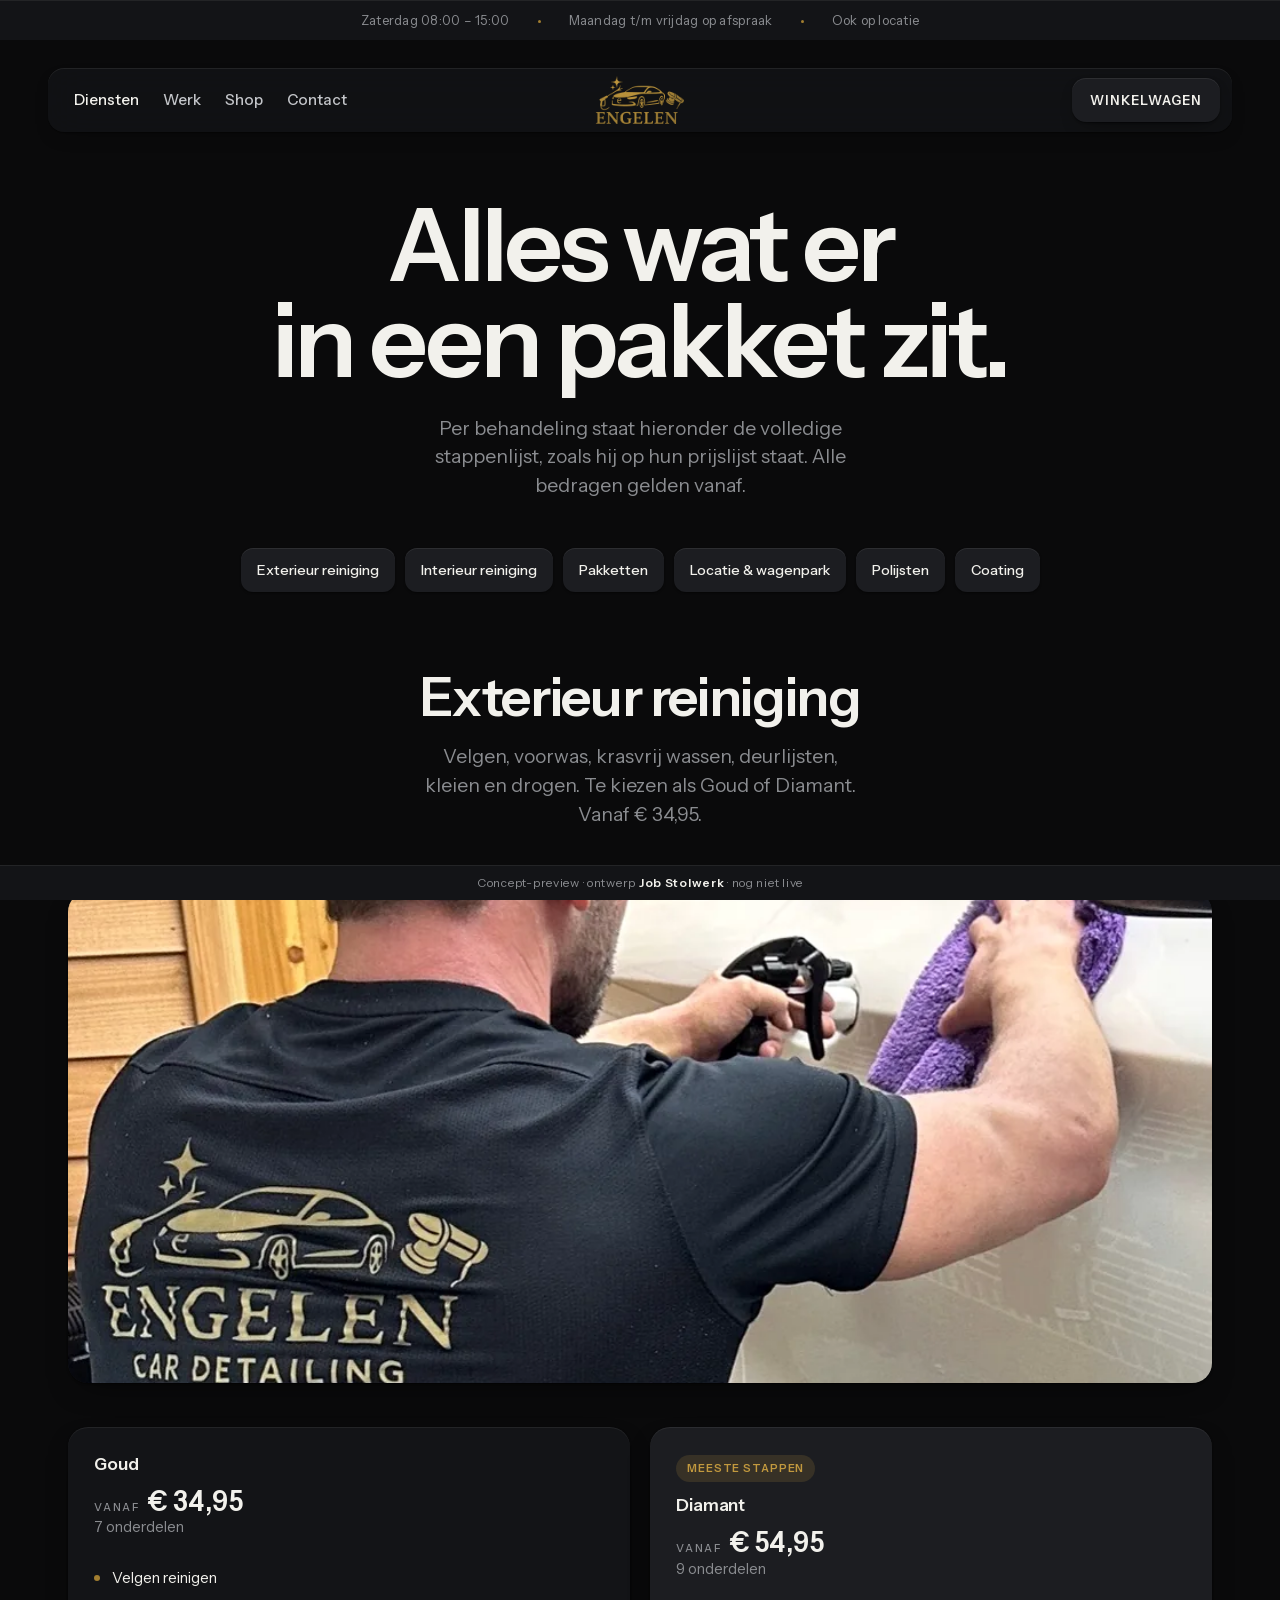
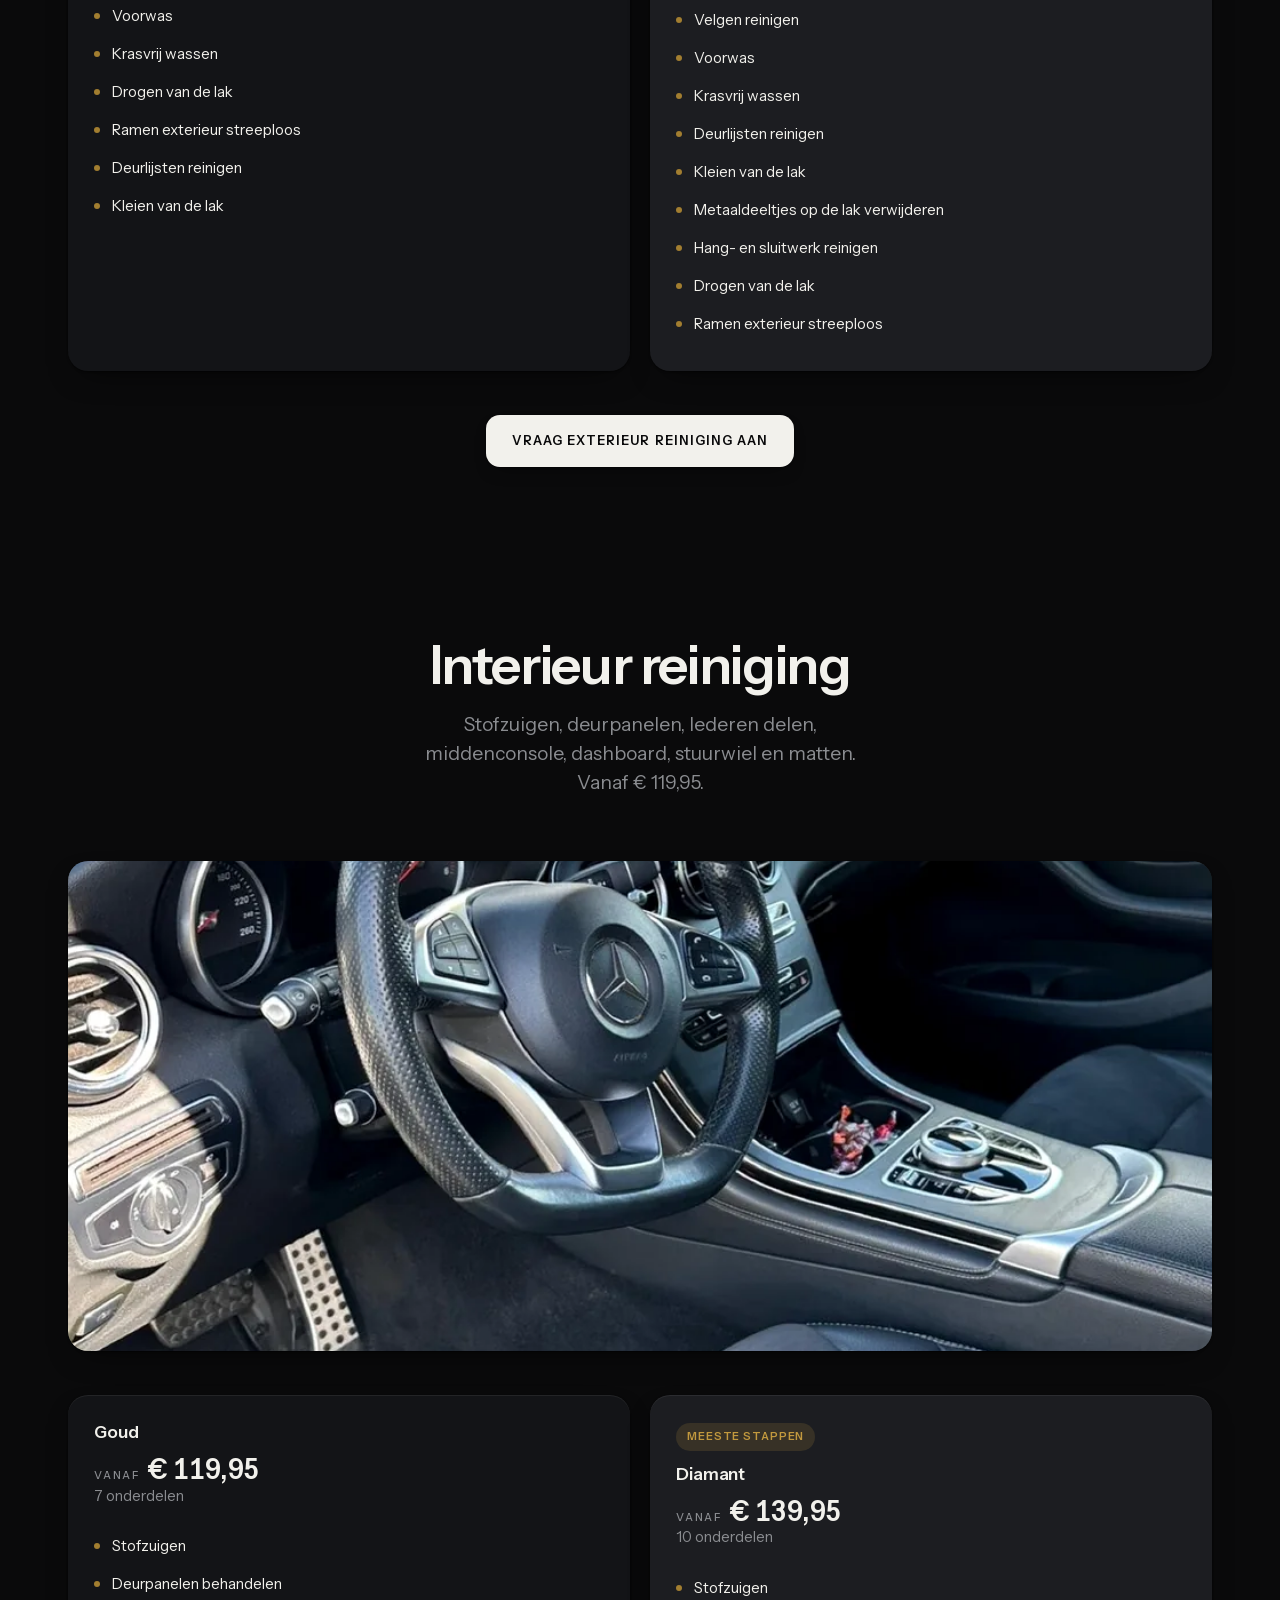
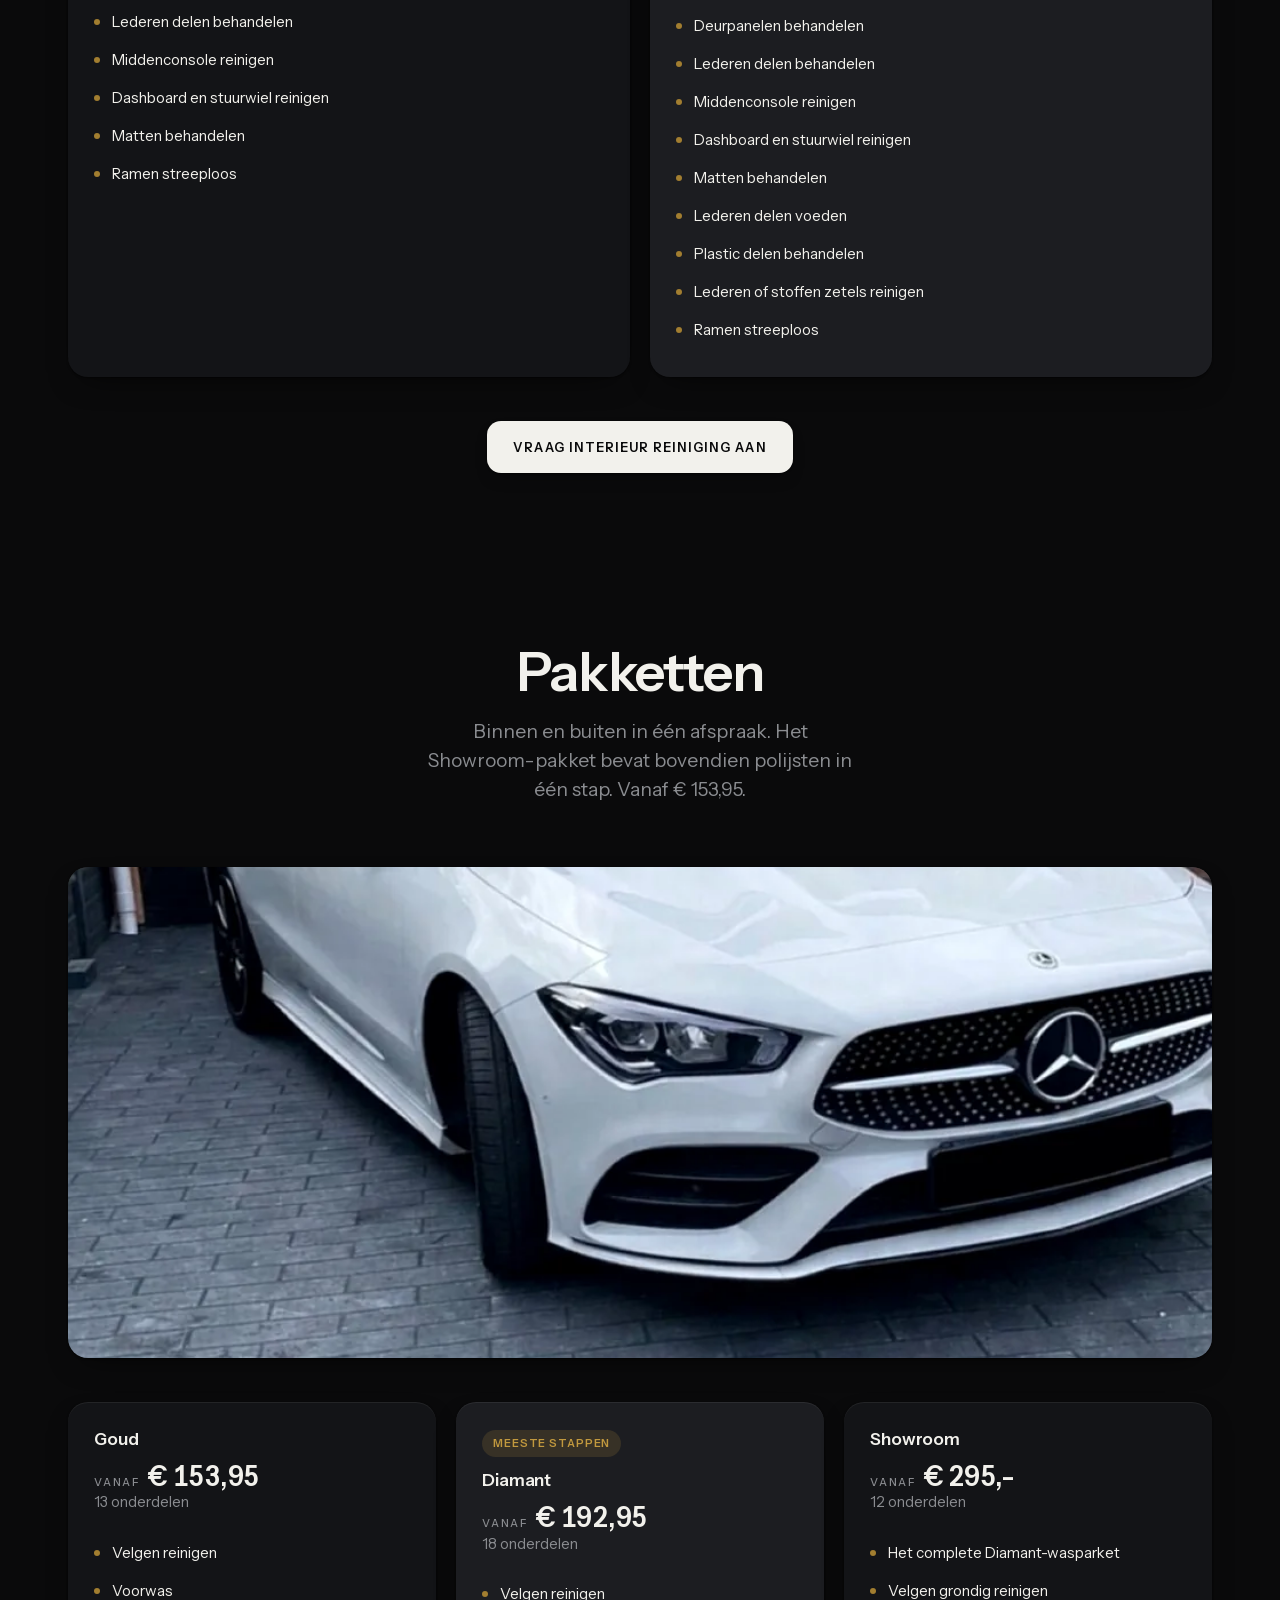
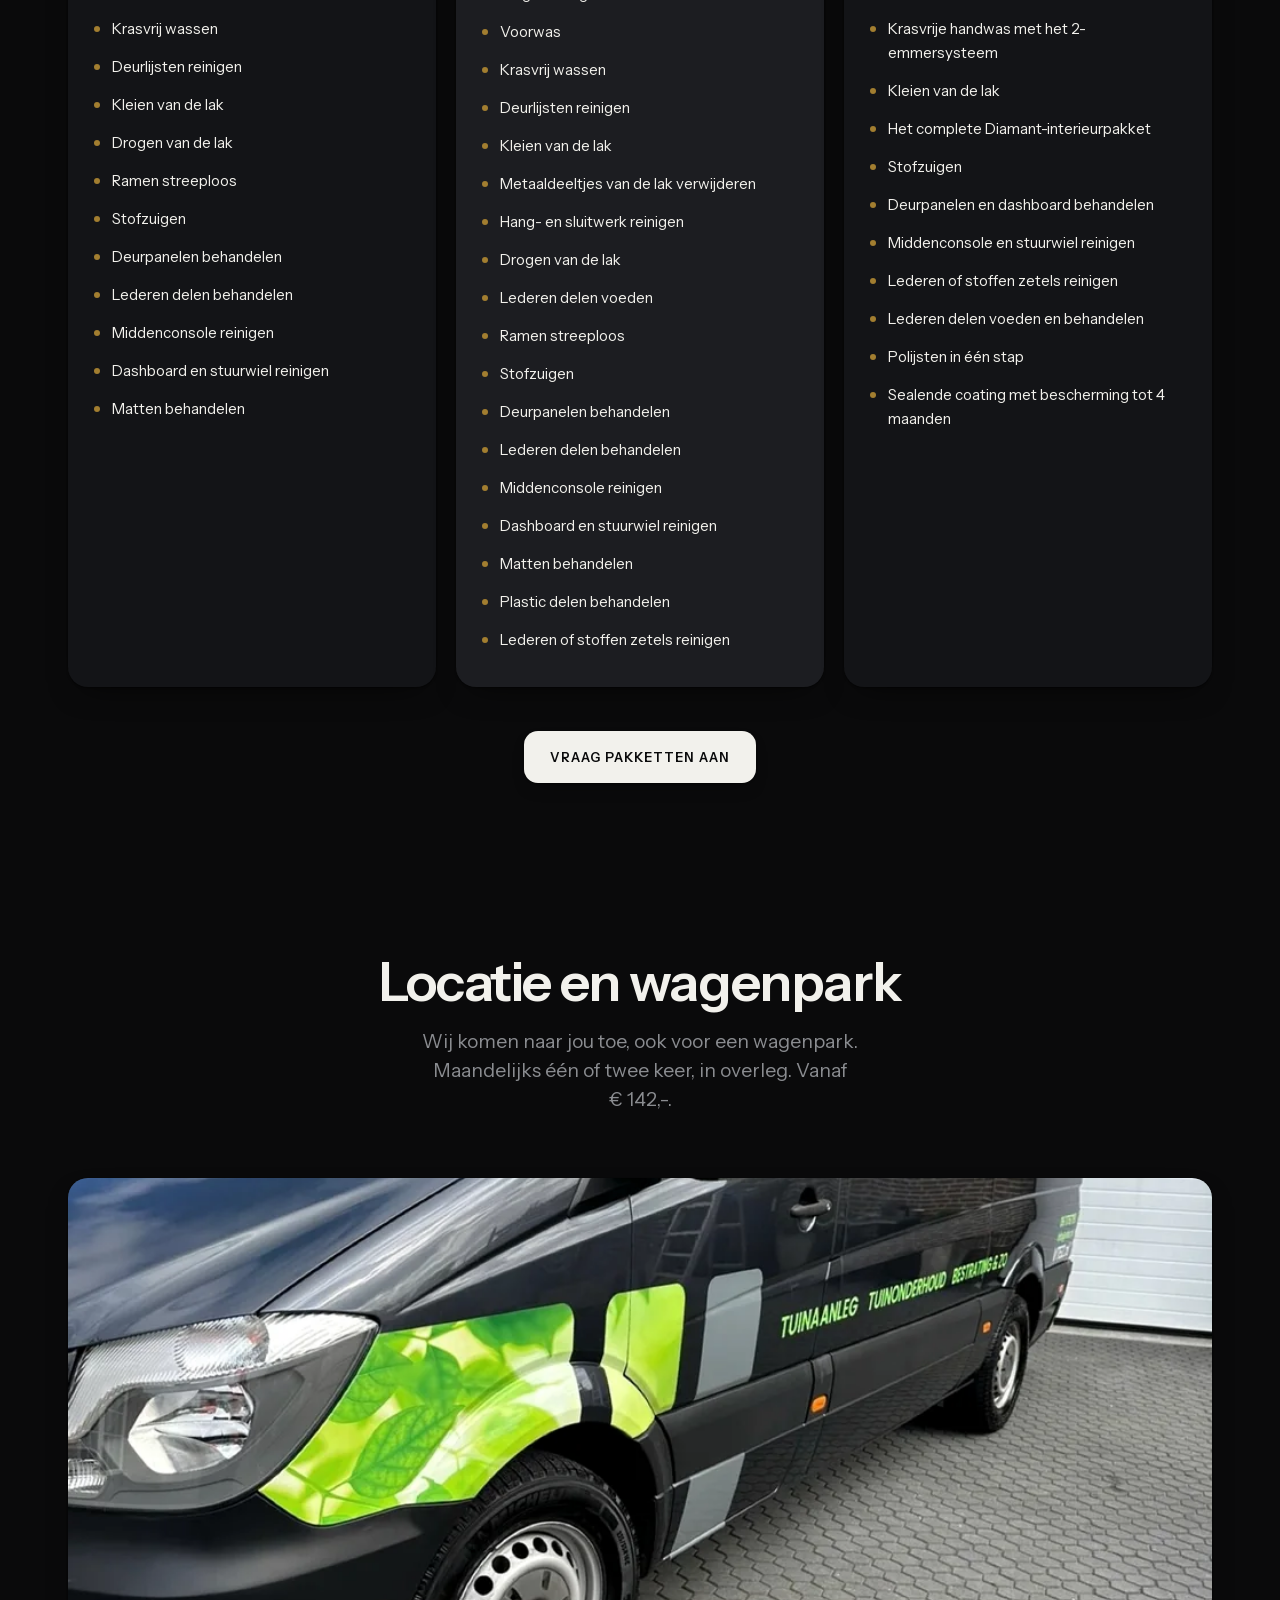
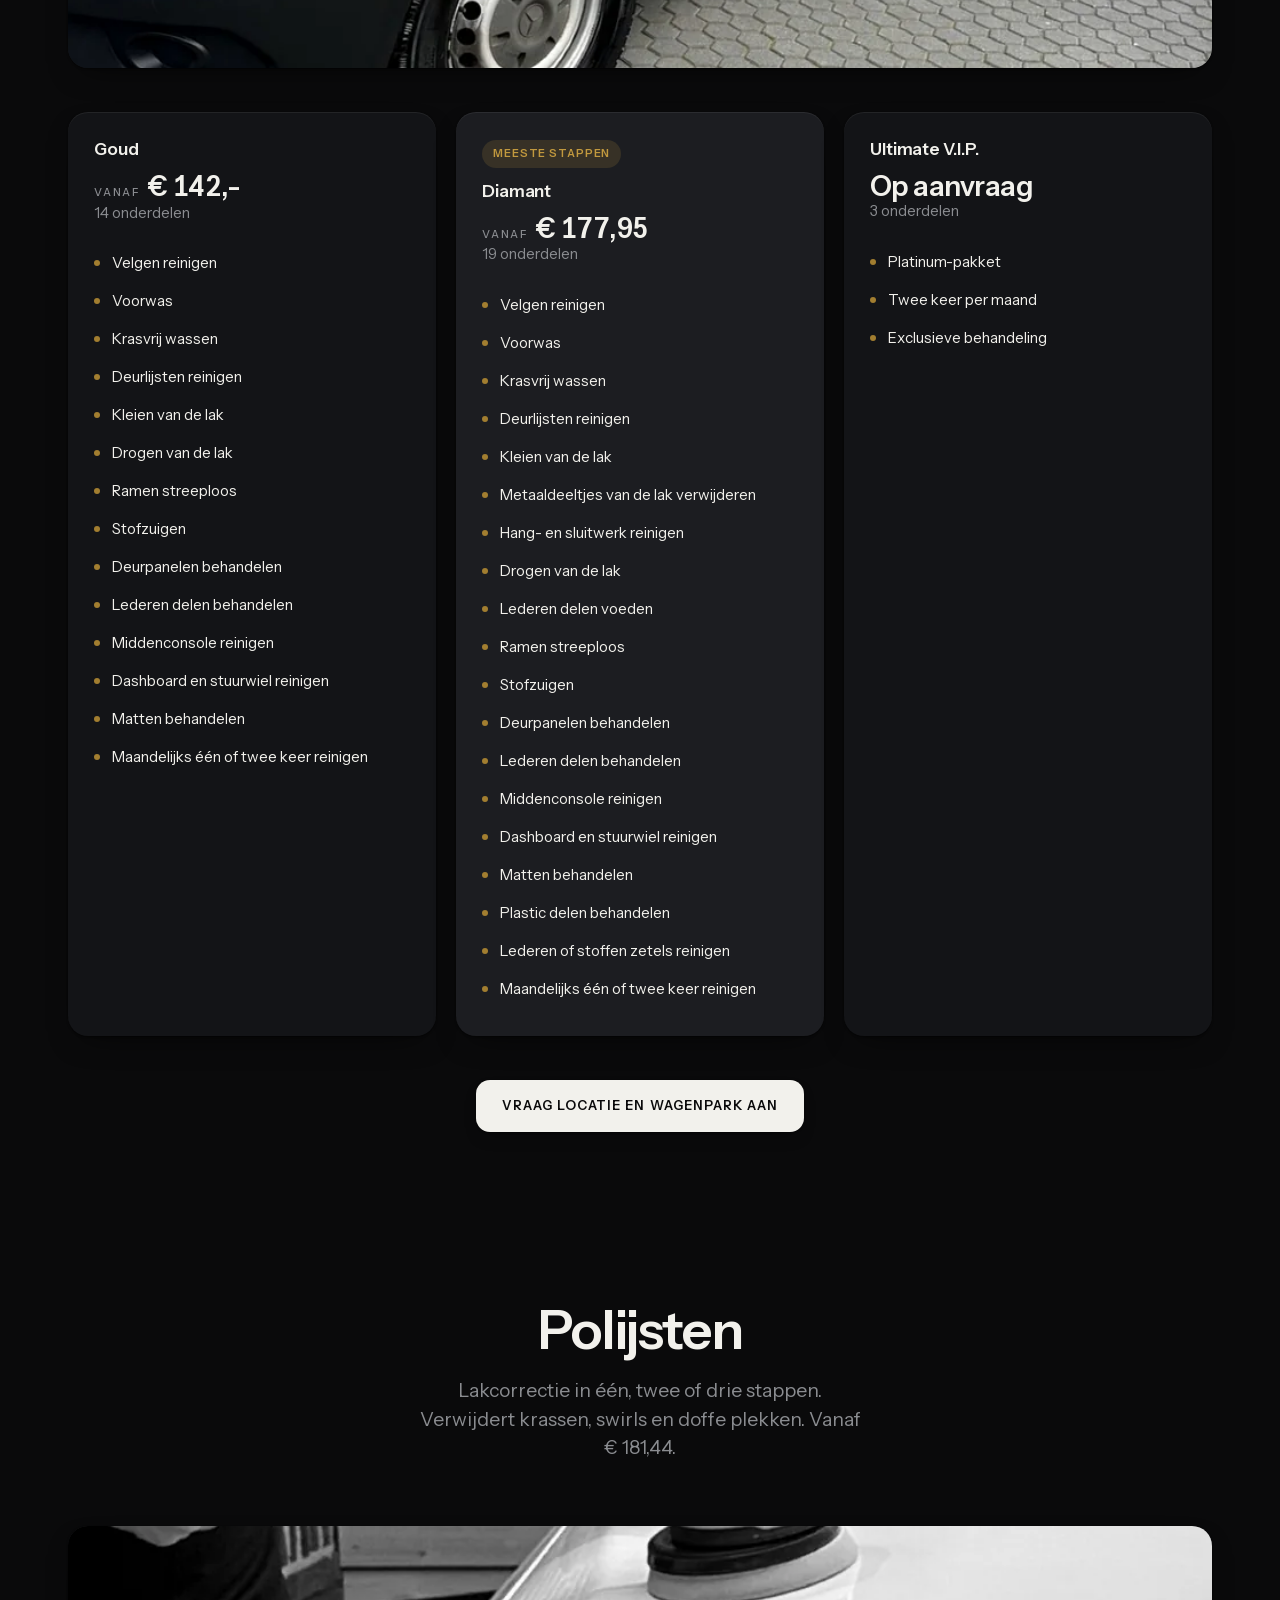
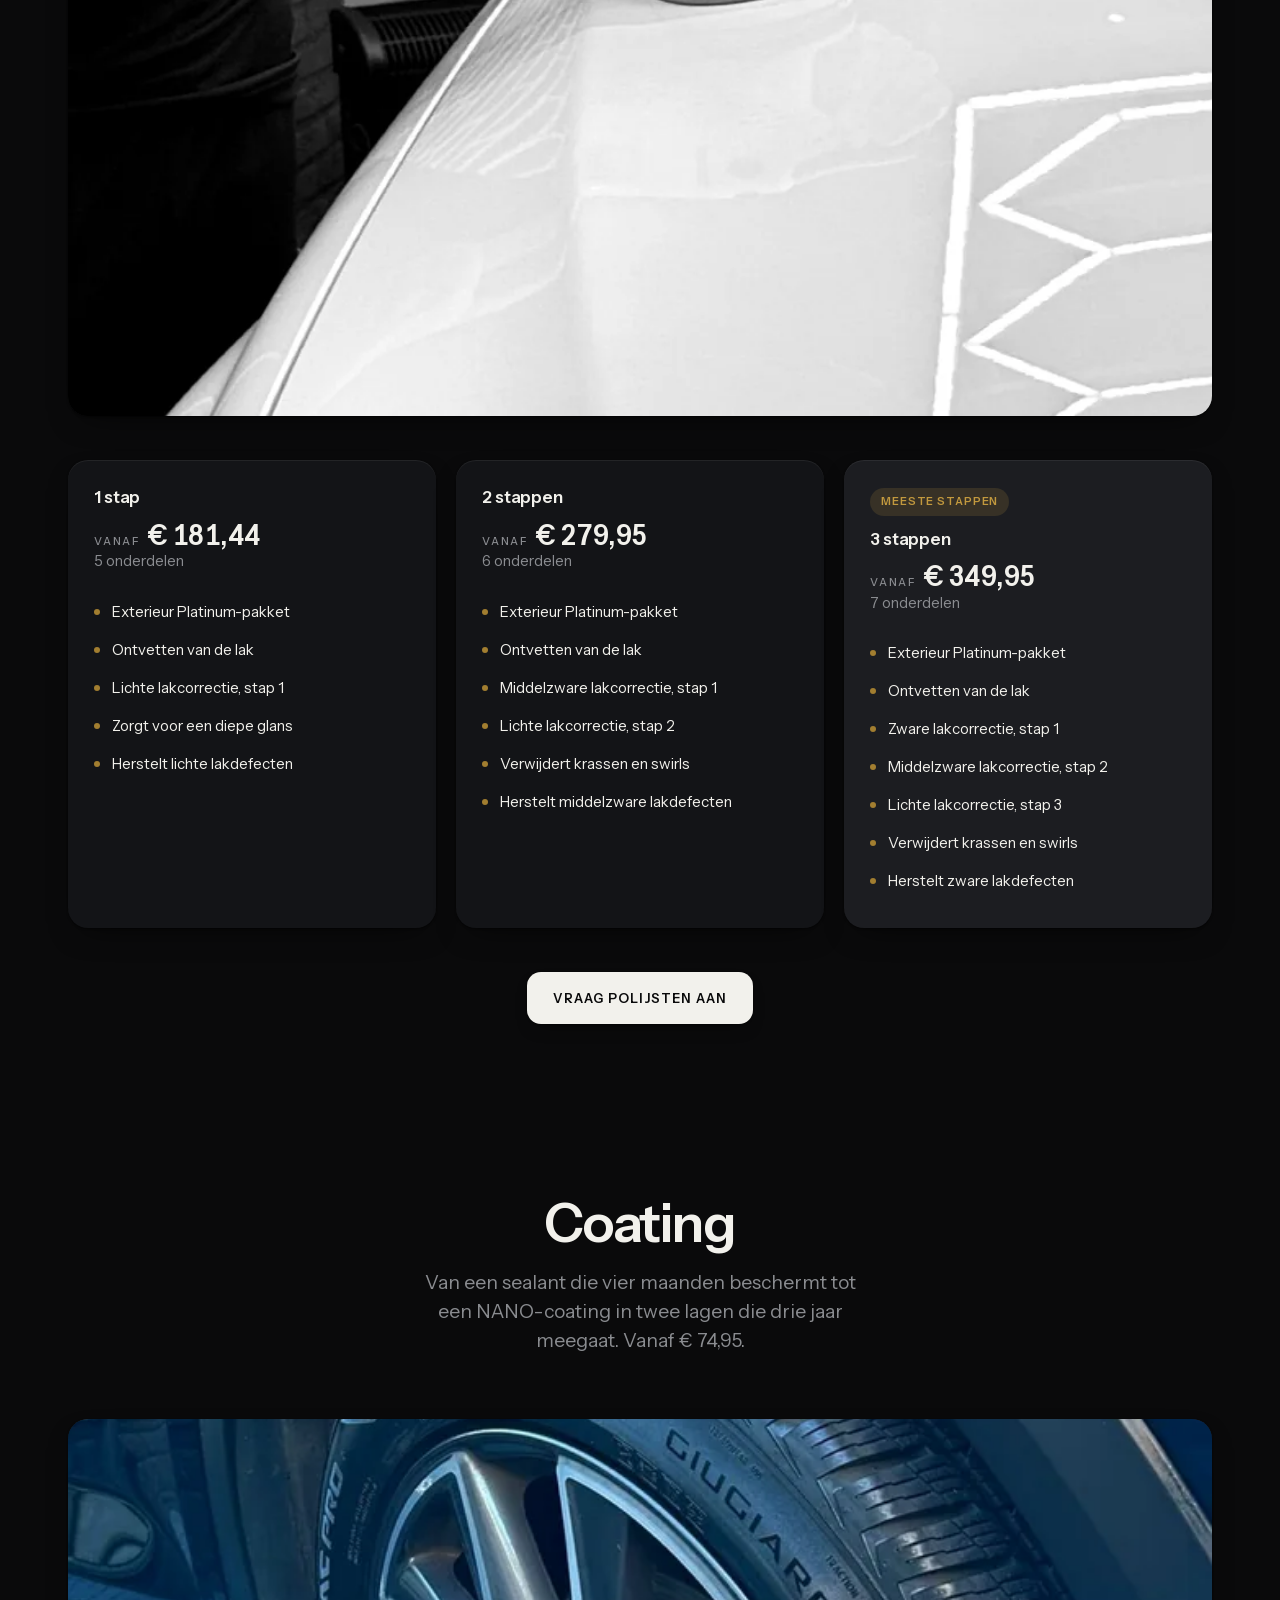
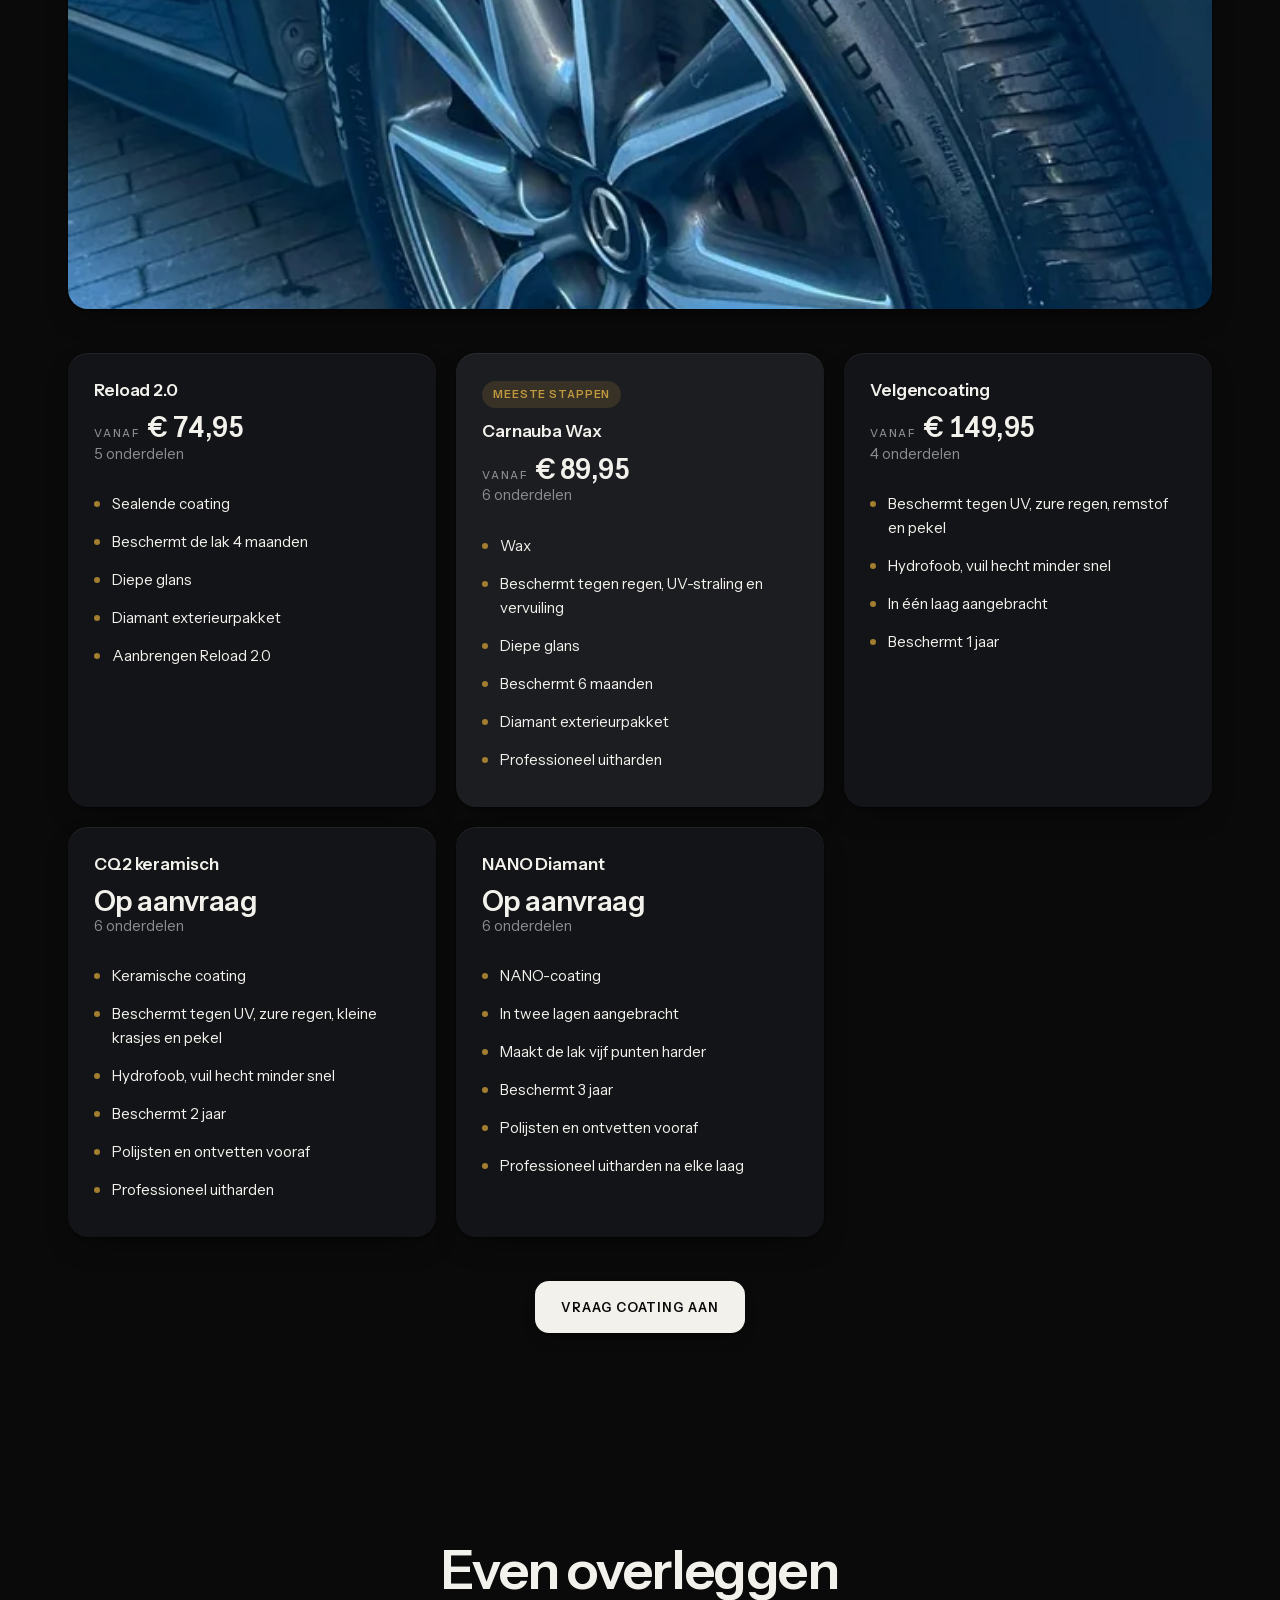
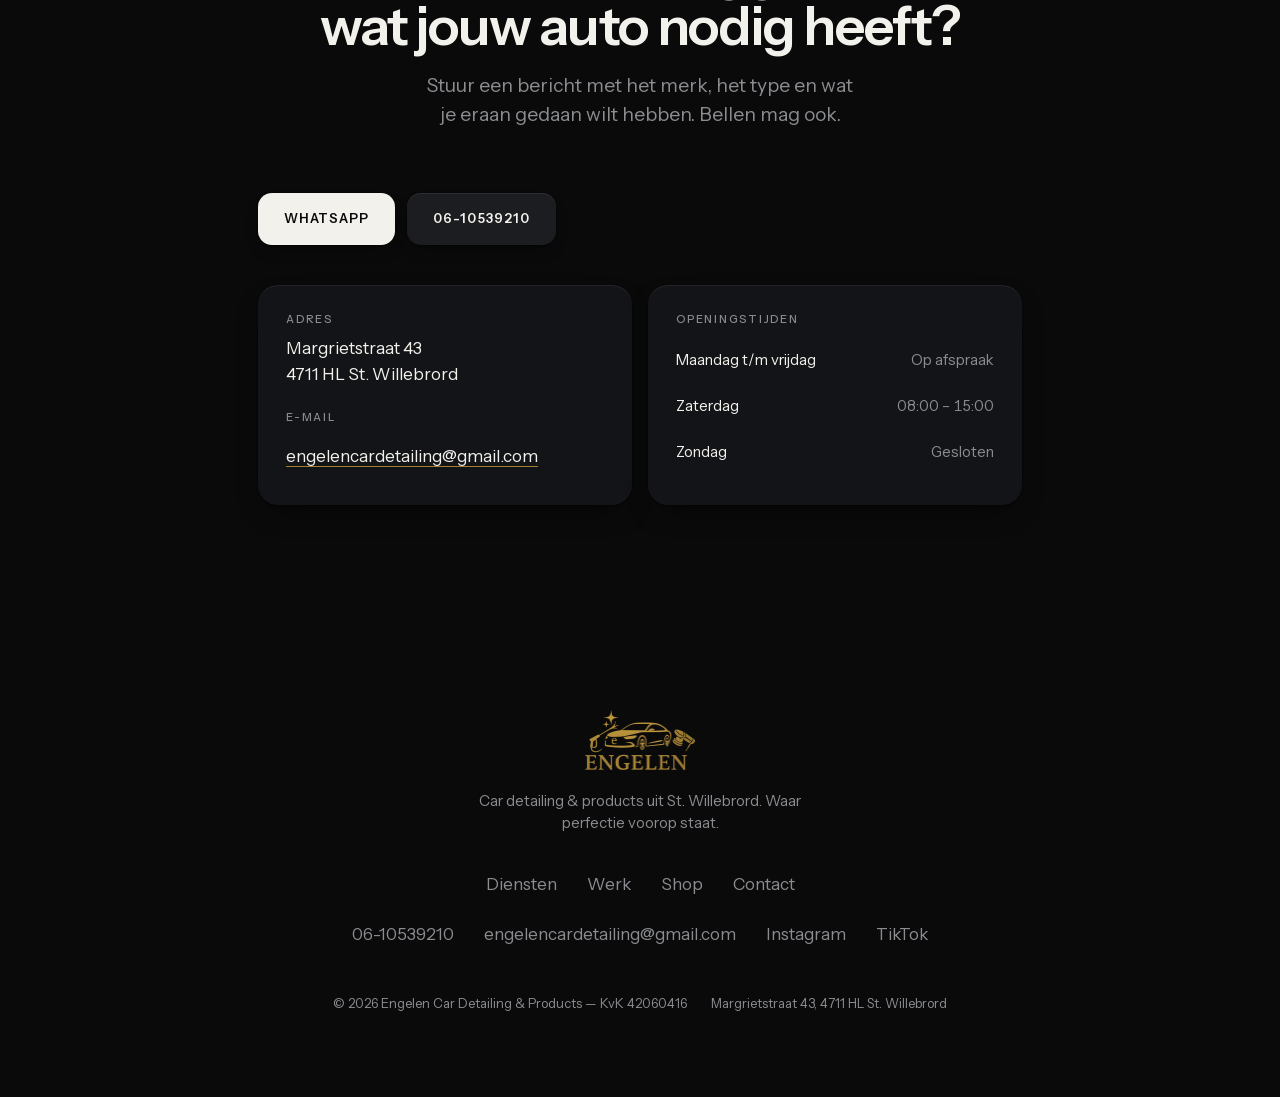
==== commit a81293e0: "Preview v3: donkere vormtaal, hero in twee kolommen, bestsellers, behandelingskiezer - WebKit-bug ve" ====
--- a/diensten.html
+++ b/diensten.html
@@ -10,14 +10,12 @@
 <meta property="og:description" content="Alle behandelingen van Engelen Car Detailing met de volledige stappenlijst per pakket: exterieur, interieur, complete pakketten, op locatie, polijsten en coating.">
 <meta property="og:type" content="website">
 <meta property="og:locale" content="nl_NL">
-<meta name="theme-color" content="#F5F4F1">
+<meta name="theme-color" content="#0A0A0B">
+<meta name="color-scheme" content="dark">
 <link rel="icon" href="assets/beeld/favicon.png" type="image/png">
 <script>document.documentElement.className+=" js-aan";</script>
 <link rel="preload" as="font" type="font/woff2" href="assets/fonts/instrument-sans-latin.woff2" crossorigin>
-<link rel="stylesheet" href="assets/stijl.css?v=939038a9">
-<link rel="preload" as="image" href="assets/beeld/hero-schuim-1600.webp"
-      imagesrcset="assets/beeld/hero-schuim-700.webp 700w, assets/beeld/hero-schuim-1000.webp 1000w, assets/beeld/hero-schuim-1600.webp 1600w"
-      imagesizes="100vw">
+<link rel="stylesheet" href="assets/stijl.css?v=507c02e7">
 <script type="application/ld+json">
 {"@context":"https://schema.org","@type":"AutoWash",
  "name":"Engelen Car Detailing en Products","url":"https://www.engelencardetailing.nl/",
@@ -39,12 +37,11 @@
   <div class="kop-binnen">
     <nav class="pil" aria-label="Hoofdmenu">
       <a class="pil-merk" href="index.html" aria-label="Engelen Car Detailing, naar boven">
-        <img src="assets/beeld/logo-mark-licht-120.png" alt="" width="76" height="30">
-        <b>Engelen</b>
+        <img src="assets/beeld/logo-lockup-240.png" alt="" width="88" height="48">
       </a>
       <ul class="pil-links"><li><a href="diensten.html" aria-current="page">Diensten</a></li><li><a href="index.html#werk">Werk</a></li><li><a href="shop.html">Shop</a></li><li><a href="index.html#contact">Contact</a></li></ul>
       <div class="pil-actie">
-        <a class="knop mand-knop" href="shop.html">Winkelwagen
+        <a class="knop knop-glas mand-knop" href="shop.html">Winkelwagen
           <span class="mand-teller" hidden>0</span></a>
       </div>
       <button class="pil-hamburger" type="button" aria-expanded="false"
@@ -54,229 +51,251 @@
       <a href="diensten.html" aria-current="page">Diensten</a><a href="index.html#werk">Werk</a><a href="shop.html">Shop</a><a href="index.html#contact">Contact</a>
       <div class="paneel-voet">
         <a class="knop" href="https://api.whatsapp.com/send?phone=31610539210" rel="noopener">Afspraak via WhatsApp</a>
-        <a href="tel:+31610539210"
-           style="display:flex;align-items:center;min-height:44px;padding-inline:16px;
-                  font-size:.9375rem;color:var(--inkt-zacht);text-decoration:none">06-10539210</a>
+        <a class="knop knop-glas mand-knop" href="shop.html">Winkelwagen
+          <span class="mand-teller" hidden>0</span></a>
       </div>
     </div>
   </div>
 </header>
+<div class="aankondiging" data-sectie="aankondiging"><span>Zaterdag 08:00 – 15:00</span><span>Maandag t/m vrijdag op afspraak</span><span>Ook op locatie</span></div>
 <main id="hoofd">
-<section class="paginakop" data-sectie="paginakop">
+<section class="paginakop midden" data-sectie="paginakop">
   <div class="omhulsel">
-    <p class="label">Diensten</p><hr class="haarlijn">
-    <h1 class="display" style="margin-top:24px;font-size:clamp(2.25rem,6vw,5rem)">Alles wat er<br>in een pakket zit.</h1>
-    <p class="lood" style="margin-top:24px">Per behandeling staat hieronder de volledige stappenlijst. Alle bedragen zijn inclusief 21% btw en gelden vanaf; wat een auto of bus precies kost hangt af van de staat en de grootte.</p>
-  </div>
-</section><section class="dienstblok" id="exterieur" data-sectie="dienst-exterieur">
-    <div class="omhulsel">
-      <div class="sectie-kop reveal">
-        <div>
-          <p class="label">Vanaf €&nbsp;34,95</p><hr class="haarlijn">
-          <h2 class="kop-2" style="margin-top:22px">Exterieur reiniging</h2>
-          <p class="meta" style="margin-top:18px;max-width:44ch">Velgen, voorwas, krasvrij wassen, deurlijsten, kleien en drogen. Te kiezen als Goud of Diamant.</p>
-        </div>
-        <div class="dienstkop-beeld"><img src="assets/beeld/werk-hand-1000.webp" srcset="assets/beeld/werk-hand-700.webp 700w, assets/beeld/werk-hand-1000.webp 1000w" sizes="(max-width: 899px) 92vw, 44vw" alt="Exterieur reiniging" loading="lazy" decoding="async"></div>
-      </div>
-      <div class="pakketten reveal"><article class="pakket">
+    <h1 class="display">Alles wat er<br>in een pakket zit.</h1>
+    <p class="lood">Per behandeling staat hieronder de volledige stappenlijst, zoals hij op hun prijslijst staat. Alle bedragen gelden vanaf.</p>
+  </div>
+</section><section data-sectie="dienstankers">
+  <div class="omhulsel"><div class="ankers reveal"><a class="optie" href="#exterieur">Exterieur reiniging</a><a class="optie" href="#interieur">Interieur reiniging</a><a class="optie" href="#pakketten">Pakketten</a><a class="optie" href="#locatie">Locatie &amp; wagenpark</a><a class="optie" href="#polijsten">Polijsten</a><a class="optie" href="#coating">Coating</a></div></div>
+</section><section class="sectie dienstblok" id="exterieur" data-sectie="dienst-exterieur">
+    <div class="omhulsel">
+      <div class="sectie-kop reveal">
+      <h2 class="kop-2">Exterieur reiniging</h2>
+      <p class="lood">Velgen, voorwas, krasvrij wassen, deurlijsten, kleien en drogen. Te kiezen als Goud of Diamant. Vanaf €&nbsp;34,95.</p>
+    </div>
+      <div class="vlak vlak-foto dienstkop-beeld reveal"><img src="assets/beeld/werk-hand-1000.webp" srcset="assets/beeld/werk-hand-700.webp 700w, assets/beeld/werk-hand-1000.webp 1000w" sizes="(max-width: 1240px) 100vw, 1240px" alt="Exterieur reiniging" loading="lazy" decoding="async"></div>
+      <div class="pakketten reveal-rij"><article class="vlak til pakket">
+        
         <h3 class="kop-3">Goud</h3>
-        <p class="bedrag">Vanaf <b class="cijfer">€&nbsp;34,95</b></p>
+        <p class="bedrag"><span class="label">Vanaf</span> <b class="cijfer">€&nbsp;34,95</b></p>
+        <p class="pakket-aantal meta">7 onderdelen</p>
         <ul><li>Velgen reinigen</li><li>Voorwas</li><li>Krasvrij wassen</li><li>Drogen van de lak</li><li>Ramen exterieur streeploos</li><li>Deurlijsten reinigen</li><li>Kleien van de lak</li></ul>
-      </article><article class="pakket">
+      </article><article class="vlak til pakket pakket-vol">
+        <span class="pakket-merk">Meeste stappen</span>
         <h3 class="kop-3">Diamant</h3>
-        <p class="bedrag">Vanaf <b class="cijfer">€&nbsp;54,95</b></p>
+        <p class="bedrag"><span class="label">Vanaf</span> <b class="cijfer">€&nbsp;54,95</b></p>
+        <p class="pakket-aantal meta">9 onderdelen</p>
         <ul><li>Velgen reinigen</li><li>Voorwas</li><li>Krasvrij wassen</li><li>Deurlijsten reinigen</li><li>Kleien van de lak</li><li>Metaaldeeltjes op de lak verwijderen</li><li>Hang- en sluitwerk reinigen</li><li>Drogen van de lak</li><li>Ramen exterieur streeploos</li></ul>
       </article></div>
-    </div>
-  </section><section class="dienstblok" id="interieur" data-sectie="dienst-interieur">
-    <div class="omhulsel">
-      <div class="sectie-kop reveal">
-        <div>
-          <p class="label">Vanaf €&nbsp;119,95</p><hr class="haarlijn">
-          <h2 class="kop-2" style="margin-top:22px">Interieur reiniging</h2>
-          <p class="meta" style="margin-top:18px;max-width:44ch">Stofzuigen, deurpanelen, lederen delen, middenconsole, dashboard, stuurwiel en matten.</p>
-        </div>
-        <div class="dienstkop-beeld"><img src="assets/beeld/werk-interieur-1000.webp" srcset="assets/beeld/werk-interieur-700.webp 700w, assets/beeld/werk-interieur-1000.webp 1000w" sizes="(max-width: 899px) 92vw, 44vw" alt="Interieur reiniging" loading="lazy" decoding="async"></div>
-      </div>
-      <div class="pakketten reveal"><article class="pakket">
+      <p class="midden knoprij">
+        <a class="knop" href="https://api.whatsapp.com/send?phone=31610539210&text=Hoi%20Engelen%2C%20ik%20heb%20een%20vraag%20over%20Exterieur%20reiniging%20%28vanaf%20%E2%82%AC%2034%2C95%29.%20Auto%3A%20%5Bmerk%20en%20type%5D." rel="noopener">Vraag exterieur reiniging aan</a></p>
+    </div>
+  </section><section class="sectie dienstblok" id="interieur" data-sectie="dienst-interieur">
+    <div class="omhulsel">
+      <div class="sectie-kop reveal">
+      <h2 class="kop-2">Interieur reiniging</h2>
+      <p class="lood">Stofzuigen, deurpanelen, lederen delen, middenconsole, dashboard, stuurwiel en matten. Vanaf €&nbsp;119,95.</p>
+    </div>
+      <div class="vlak vlak-foto dienstkop-beeld reveal"><img src="assets/beeld/werk-interieur-1000.webp" srcset="assets/beeld/werk-interieur-700.webp 700w, assets/beeld/werk-interieur-1000.webp 1000w" sizes="(max-width: 1240px) 100vw, 1240px" alt="Interieur reiniging" loading="lazy" decoding="async"></div>
+      <div class="pakketten reveal-rij"><article class="vlak til pakket">
+        
         <h3 class="kop-3">Goud</h3>
-        <p class="bedrag">Vanaf <b class="cijfer">€&nbsp;119,95</b></p>
+        <p class="bedrag"><span class="label">Vanaf</span> <b class="cijfer">€&nbsp;119,95</b></p>
+        <p class="pakket-aantal meta">7 onderdelen</p>
         <ul><li>Stofzuigen</li><li>Deurpanelen behandelen</li><li>Lederen delen behandelen</li><li>Middenconsole reinigen</li><li>Dashboard en stuurwiel reinigen</li><li>Matten behandelen</li><li>Ramen streeploos</li></ul>
-      </article><article class="pakket">
+      </article><article class="vlak til pakket pakket-vol">
+        <span class="pakket-merk">Meeste stappen</span>
         <h3 class="kop-3">Diamant</h3>
-        <p class="bedrag">Vanaf <b class="cijfer">€&nbsp;139,95</b></p>
+        <p class="bedrag"><span class="label">Vanaf</span> <b class="cijfer">€&nbsp;139,95</b></p>
+        <p class="pakket-aantal meta">10 onderdelen</p>
         <ul><li>Stofzuigen</li><li>Deurpanelen behandelen</li><li>Lederen delen behandelen</li><li>Middenconsole reinigen</li><li>Dashboard en stuurwiel reinigen</li><li>Matten behandelen</li><li>Lederen delen voeden</li><li>Plastic delen behandelen</li><li>Lederen of stoffen zetels reinigen</li><li>Ramen streeploos</li></ul>
       </article></div>
-    </div>
-  </section><section class="dienstblok" id="pakketten" data-sectie="dienst-pakketten">
-    <div class="omhulsel">
-      <div class="sectie-kop reveal">
-        <div>
-          <p class="label">Vanaf €&nbsp;153,95</p><hr class="haarlijn">
-          <h2 class="kop-2" style="margin-top:22px">Pakketten</h2>
-          <p class="meta" style="margin-top:18px;max-width:44ch">Binnen en buiten in één afspraak. Het Showroom-pakket bevat bovendien polijsten in één stap.</p>
-        </div>
-        <div class="dienstkop-beeld"><img src="assets/beeld/werk-cla-1000.webp" srcset="assets/beeld/werk-cla-700.webp 700w, assets/beeld/werk-cla-1000.webp 1000w" sizes="(max-width: 899px) 92vw, 44vw" alt="Pakketten" loading="lazy" decoding="async"></div>
-      </div>
-      <div class="pakketten reveal"><article class="pakket">
+      <p class="midden knoprij">
+        <a class="knop" href="https://api.whatsapp.com/send?phone=31610539210&text=Hoi%20Engelen%2C%20ik%20heb%20een%20vraag%20over%20Interieur%20reiniging%20%28vanaf%20%E2%82%AC%20119%2C95%29.%20Auto%3A%20%5Bmerk%20en%20type%5D." rel="noopener">Vraag interieur reiniging aan</a></p>
+    </div>
+  </section><section class="sectie dienstblok" id="pakketten" data-sectie="dienst-pakketten">
+    <div class="omhulsel">
+      <div class="sectie-kop reveal">
+      <h2 class="kop-2">Pakketten</h2>
+      <p class="lood">Binnen en buiten in één afspraak. Het Showroom-pakket bevat bovendien polijsten in één stap. Vanaf €&nbsp;153,95.</p>
+    </div>
+      <div class="vlak vlak-foto dienstkop-beeld reveal"><img src="assets/beeld/werk-cla-1000.webp" srcset="assets/beeld/werk-cla-700.webp 700w, assets/beeld/werk-cla-1000.webp 1000w" sizes="(max-width: 1240px) 100vw, 1240px" alt="Pakketten" loading="lazy" decoding="async"></div>
+      <div class="pakketten reveal-rij"><article class="vlak til pakket">
+        
         <h3 class="kop-3">Goud</h3>
-        <p class="bedrag">Vanaf <b class="cijfer">€&nbsp;153,95</b></p>
+        <p class="bedrag"><span class="label">Vanaf</span> <b class="cijfer">€&nbsp;153,95</b></p>
+        <p class="pakket-aantal meta">13 onderdelen</p>
         <ul><li>Velgen reinigen</li><li>Voorwas</li><li>Krasvrij wassen</li><li>Deurlijsten reinigen</li><li>Kleien van de lak</li><li>Drogen van de lak</li><li>Ramen streeploos</li><li>Stofzuigen</li><li>Deurpanelen behandelen</li><li>Lederen delen behandelen</li><li>Middenconsole reinigen</li><li>Dashboard en stuurwiel reinigen</li><li>Matten behandelen</li></ul>
-      </article><article class="pakket">
+      </article><article class="vlak til pakket pakket-vol">
+        <span class="pakket-merk">Meeste stappen</span>
         <h3 class="kop-3">Diamant</h3>
-        <p class="bedrag">Vanaf <b class="cijfer">€&nbsp;192,95</b></p>
+        <p class="bedrag"><span class="label">Vanaf</span> <b class="cijfer">€&nbsp;192,95</b></p>
+        <p class="pakket-aantal meta">18 onderdelen</p>
         <ul><li>Velgen reinigen</li><li>Voorwas</li><li>Krasvrij wassen</li><li>Deurlijsten reinigen</li><li>Kleien van de lak</li><li>Metaaldeeltjes van de lak verwijderen</li><li>Hang- en sluitwerk reinigen</li><li>Drogen van de lak</li><li>Lederen delen voeden</li><li>Ramen streeploos</li><li>Stofzuigen</li><li>Deurpanelen behandelen</li><li>Lederen delen behandelen</li><li>Middenconsole reinigen</li><li>Dashboard en stuurwiel reinigen</li><li>Matten behandelen</li><li>Plastic delen behandelen</li><li>Lederen of stoffen zetels reinigen</li></ul>
-      </article><article class="pakket">
+      </article><article class="vlak til pakket">
+        
         <h3 class="kop-3">Showroom</h3>
-        <p class="bedrag">Vanaf <b class="cijfer">€&nbsp;295,-</b></p>
+        <p class="bedrag"><span class="label">Vanaf</span> <b class="cijfer">€&nbsp;295,-</b></p>
+        <p class="pakket-aantal meta">12 onderdelen</p>
         <ul><li>Het complete Diamant-wasparket</li><li>Velgen grondig reinigen</li><li>Krasvrije handwas met het 2-emmersysteem</li><li>Kleien van de lak</li><li>Het complete Diamant-interieurpakket</li><li>Stofzuigen</li><li>Deurpanelen en dashboard behandelen</li><li>Middenconsole en stuurwiel reinigen</li><li>Lederen of stoffen zetels reinigen</li><li>Lederen delen voeden en behandelen</li><li>Polijsten in één stap</li><li>Sealende coating met bescherming tot 4 maanden</li></ul>
       </article></div>
-    </div>
-  </section><section class="dienstblok" id="locatie" data-sectie="dienst-locatie">
-    <div class="omhulsel">
-      <div class="sectie-kop reveal">
-        <div>
-          <p class="label">Vanaf €&nbsp;142,-</p><hr class="haarlijn">
-          <h2 class="kop-2" style="margin-top:22px">Locatie &amp; wagenpark</h2>
-          <p class="meta" style="margin-top:18px;max-width:44ch">Wij komen naar jou toe, ook voor een wagenpark. Maandelijks één of twee keer, in overleg.</p>
-        </div>
-        <div class="dienstkop-beeld"><img src="assets/beeld/werk-bus-1000.webp" srcset="assets/beeld/werk-bus-700.webp 700w, assets/beeld/werk-bus-1000.webp 1000w" sizes="(max-width: 899px) 92vw, 44vw" alt="Locatie &amp; wagenpark" loading="lazy" decoding="async"></div>
-      </div>
-      <div class="pakketten reveal"><article class="pakket">
+      <p class="midden knoprij">
+        <a class="knop" href="https://api.whatsapp.com/send?phone=31610539210&text=Hoi%20Engelen%2C%20ik%20heb%20een%20vraag%20over%20Pakketten%20%28vanaf%20%E2%82%AC%20153%2C95%29.%20Auto%3A%20%5Bmerk%20en%20type%5D." rel="noopener">Vraag pakketten aan</a></p>
+    </div>
+  </section><section class="sectie dienstblok" id="locatie" data-sectie="dienst-locatie">
+    <div class="omhulsel">
+      <div class="sectie-kop reveal">
+      <h2 class="kop-2">Locatie en wagenpark</h2>
+      <p class="lood">Wij komen naar jou toe, ook voor een wagenpark. Maandelijks één of twee keer, in overleg. Vanaf €&nbsp;142,-.</p>
+    </div>
+      <div class="vlak vlak-foto dienstkop-beeld reveal"><img src="assets/beeld/werk-bus-1000.webp" srcset="assets/beeld/werk-bus-700.webp 700w, assets/beeld/werk-bus-1000.webp 1000w" sizes="(max-width: 1240px) 100vw, 1240px" alt="Locatie en wagenpark" loading="lazy" decoding="async"></div>
+      <div class="pakketten reveal-rij"><article class="vlak til pakket">
+        
         <h3 class="kop-3">Goud</h3>
-        <p class="bedrag">Vanaf <b class="cijfer">€&nbsp;142,-</b></p>
+        <p class="bedrag"><span class="label">Vanaf</span> <b class="cijfer">€&nbsp;142,-</b></p>
+        <p class="pakket-aantal meta">14 onderdelen</p>
         <ul><li>Velgen reinigen</li><li>Voorwas</li><li>Krasvrij wassen</li><li>Deurlijsten reinigen</li><li>Kleien van de lak</li><li>Drogen van de lak</li><li>Ramen streeploos</li><li>Stofzuigen</li><li>Deurpanelen behandelen</li><li>Lederen delen behandelen</li><li>Middenconsole reinigen</li><li>Dashboard en stuurwiel reinigen</li><li>Matten behandelen</li><li>Maandelijks één of twee keer reinigen</li></ul>
-      </article><article class="pakket">
+      </article><article class="vlak til pakket pakket-vol">
+        <span class="pakket-merk">Meeste stappen</span>
         <h3 class="kop-3">Diamant</h3>
-        <p class="bedrag">Vanaf <b class="cijfer">€&nbsp;177,95</b></p>
+        <p class="bedrag"><span class="label">Vanaf</span> <b class="cijfer">€&nbsp;177,95</b></p>
+        <p class="pakket-aantal meta">19 onderdelen</p>
         <ul><li>Velgen reinigen</li><li>Voorwas</li><li>Krasvrij wassen</li><li>Deurlijsten reinigen</li><li>Kleien van de lak</li><li>Metaaldeeltjes van de lak verwijderen</li><li>Hang- en sluitwerk reinigen</li><li>Drogen van de lak</li><li>Lederen delen voeden</li><li>Ramen streeploos</li><li>Stofzuigen</li><li>Deurpanelen behandelen</li><li>Lederen delen behandelen</li><li>Middenconsole reinigen</li><li>Dashboard en stuurwiel reinigen</li><li>Matten behandelen</li><li>Plastic delen behandelen</li><li>Lederen of stoffen zetels reinigen</li><li>Maandelijks één of twee keer reinigen</li></ul>
-      </article><article class="pakket">
+      </article><article class="vlak til pakket">
+        
         <h3 class="kop-3">Ultimate V.I.P.</h3>
         <p class="bedrag"><b>Op aanvraag</b></p>
+        <p class="pakket-aantal meta">3 onderdelen</p>
         <ul><li>Platinum-pakket</li><li>Twee keer per maand</li><li>Exclusieve behandeling</li></ul>
       </article></div>
-    </div>
-  </section><section class="dienstblok" id="polijsten" data-sectie="dienst-polijsten">
-    <div class="omhulsel">
-      <div class="sectie-kop reveal">
-        <div>
-          <p class="label">Vanaf €&nbsp;181,44</p><hr class="haarlijn">
-          <h2 class="kop-2" style="margin-top:22px">Polijsten</h2>
-          <p class="meta" style="margin-top:18px;max-width:44ch">Lakcorrectie in één, twee of drie stappen. Verwijdert krassen, swirls en doffe plekken.</p>
-        </div>
-        <div class="dienstkop-beeld"><img src="assets/beeld/werk-polijsten-1000.webp" srcset="assets/beeld/werk-polijsten-700.webp 700w, assets/beeld/werk-polijsten-1000.webp 1000w" sizes="(max-width: 899px) 92vw, 44vw" alt="Polijsten" loading="lazy" decoding="async"></div>
-      </div>
-      <div class="pakketten reveal"><article class="pakket">
+      <p class="midden knoprij">
+        <a class="knop" href="https://api.whatsapp.com/send?phone=31610539210&text=Hoi%20Engelen%2C%20ik%20heb%20een%20vraag%20over%20Locatie%20en%20wagenpark%20%28vanaf%20%E2%82%AC%20142%2C-%29.%20Auto%3A%20%5Bmerk%20en%20type%5D." rel="noopener">Vraag locatie en wagenpark aan</a></p>
+    </div>
+  </section><section class="sectie dienstblok" id="polijsten" data-sectie="dienst-polijsten">
+    <div class="omhulsel">
+      <div class="sectie-kop reveal">
+      <h2 class="kop-2">Polijsten</h2>
+      <p class="lood">Lakcorrectie in één, twee of drie stappen. Verwijdert krassen, swirls en doffe plekken. Vanaf €&nbsp;181,44.</p>
+    </div>
+      <div class="vlak vlak-foto dienstkop-beeld reveal"><img src="assets/beeld/werk-polijsten-1000.webp" srcset="assets/beeld/werk-polijsten-700.webp 700w, assets/beeld/werk-polijsten-1000.webp 1000w" sizes="(max-width: 1240px) 100vw, 1240px" alt="Polijsten" loading="lazy" decoding="async"></div>
+      <div class="pakketten reveal-rij"><article class="vlak til pakket">
+        
         <h3 class="kop-3">1 stap</h3>
-        <p class="bedrag">Vanaf <b class="cijfer">€&nbsp;181,44</b></p>
+        <p class="bedrag"><span class="label">Vanaf</span> <b class="cijfer">€&nbsp;181,44</b></p>
+        <p class="pakket-aantal meta">5 onderdelen</p>
         <ul><li>Exterieur Platinum-pakket</li><li>Ontvetten van de lak</li><li>Lichte lakcorrectie, stap 1</li><li>Zorgt voor een diepe glans</li><li>Herstelt lichte lakdefecten</li></ul>
-      </article><article class="pakket">
+      </article><article class="vlak til pakket">
+        
         <h3 class="kop-3">2 stappen</h3>
-        <p class="bedrag">Vanaf <b class="cijfer">€&nbsp;279,95</b></p>
+        <p class="bedrag"><span class="label">Vanaf</span> <b class="cijfer">€&nbsp;279,95</b></p>
+        <p class="pakket-aantal meta">6 onderdelen</p>
         <ul><li>Exterieur Platinum-pakket</li><li>Ontvetten van de lak</li><li>Middelzware lakcorrectie, stap 1</li><li>Lichte lakcorrectie, stap 2</li><li>Verwijdert krassen en swirls</li><li>Herstelt middelzware lakdefecten</li></ul>
-      </article><article class="pakket">
+      </article><article class="vlak til pakket pakket-vol">
+        <span class="pakket-merk">Meeste stappen</span>
         <h3 class="kop-3">3 stappen</h3>
-        <p class="bedrag">Vanaf <b class="cijfer">€&nbsp;349,95</b></p>
+        <p class="bedrag"><span class="label">Vanaf</span> <b class="cijfer">€&nbsp;349,95</b></p>
+        <p class="pakket-aantal meta">7 onderdelen</p>
         <ul><li>Exterieur Platinum-pakket</li><li>Ontvetten van de lak</li><li>Zware lakcorrectie, stap 1</li><li>Middelzware lakcorrectie, stap 2</li><li>Lichte lakcorrectie, stap 3</li><li>Verwijdert krassen en swirls</li><li>Herstelt zware lakdefecten</li></ul>
       </article></div>
-    </div>
-  </section><section class="dienstblok" id="coating" data-sectie="dienst-coating">
-    <div class="omhulsel">
-      <div class="sectie-kop reveal">
-        <div>
-          <p class="label">Vanaf €&nbsp;74,95</p><hr class="haarlijn">
-          <h2 class="kop-2" style="margin-top:22px">Coating</h2>
-          <p class="meta" style="margin-top:18px;max-width:44ch">Van een sealant die vier maanden beschermt tot een NANO-coating in twee lagen die drie jaar meegaat.</p>
-        </div>
-        <div class="dienstkop-beeld"><img src="assets/beeld/werk-wiel-700.webp" srcset="assets/beeld/werk-wiel-700.webp 700w" sizes="(max-width: 899px) 92vw, 44vw" alt="Coating" loading="lazy" decoding="async"></div>
-      </div>
-      <div class="pakketten reveal"><article class="pakket">
+      <p class="midden knoprij">
+        <a class="knop" href="https://api.whatsapp.com/send?phone=31610539210&text=Hoi%20Engelen%2C%20ik%20heb%20een%20vraag%20over%20Polijsten%20%28vanaf%20%E2%82%AC%20181%2C44%29.%20Auto%3A%20%5Bmerk%20en%20type%5D." rel="noopener">Vraag polijsten aan</a></p>
+    </div>
+  </section><section class="sectie dienstblok" id="coating" data-sectie="dienst-coating">
+    <div class="omhulsel">
+      <div class="sectie-kop reveal">
+      <h2 class="kop-2">Coating</h2>
+      <p class="lood">Van een sealant die vier maanden beschermt tot een NANO-coating in twee lagen die drie jaar meegaat. Vanaf €&nbsp;74,95.</p>
+    </div>
+      <div class="vlak vlak-foto dienstkop-beeld reveal"><img src="assets/beeld/werk-wiel-700.webp" srcset="assets/beeld/werk-wiel-700.webp 700w" sizes="(max-width: 1240px) 100vw, 1240px" alt="Coating" loading="lazy" decoding="async"></div>
+      <div class="pakketten reveal-rij"><article class="vlak til pakket">
+        
         <h3 class="kop-3">Reload 2.0</h3>
-        <p class="bedrag">Vanaf <b class="cijfer">€&nbsp;74,95</b></p>
+        <p class="bedrag"><span class="label">Vanaf</span> <b class="cijfer">€&nbsp;74,95</b></p>
+        <p class="pakket-aantal meta">5 onderdelen</p>
         <ul><li>Sealende coating</li><li>Beschermt de lak 4 maanden</li><li>Diepe glans</li><li>Diamant exterieurpakket</li><li>Aanbrengen Reload 2.0</li></ul>
-      </article><article class="pakket">
+      </article><article class="vlak til pakket pakket-vol">
+        <span class="pakket-merk">Meeste stappen</span>
         <h3 class="kop-3">Carnauba Wax</h3>
-        <p class="bedrag">Vanaf <b class="cijfer">€&nbsp;89,95</b></p>
+        <p class="bedrag"><span class="label">Vanaf</span> <b class="cijfer">€&nbsp;89,95</b></p>
+        <p class="pakket-aantal meta">6 onderdelen</p>
         <ul><li>Wax</li><li>Beschermt tegen regen, UV-straling en vervuiling</li><li>Diepe glans</li><li>Beschermt 6 maanden</li><li>Diamant exterieurpakket</li><li>Professioneel uitharden</li></ul>
-      </article><article class="pakket">
+      </article><article class="vlak til pakket">
+        
         <h3 class="kop-3">Velgencoating</h3>
-        <p class="bedrag">Vanaf <b class="cijfer">€&nbsp;149,95</b></p>
+        <p class="bedrag"><span class="label">Vanaf</span> <b class="cijfer">€&nbsp;149,95</b></p>
+        <p class="pakket-aantal meta">4 onderdelen</p>
         <ul><li>Beschermt tegen UV, zure regen, remstof en pekel</li><li>Hydrofoob, vuil hecht minder snel</li><li>In één laag aangebracht</li><li>Beschermt 1 jaar</li></ul>
-      </article><article class="pakket">
+      </article><article class="vlak til pakket">
+        
         <h3 class="kop-3">CQ2 keramisch</h3>
         <p class="bedrag"><b>Op aanvraag</b></p>
+        <p class="pakket-aantal meta">6 onderdelen</p>
         <ul><li>Keramische coating</li><li>Beschermt tegen UV, zure regen, kleine krasjes en pekel</li><li>Hydrofoob, vuil hecht minder snel</li><li>Beschermt 2 jaar</li><li>Polijsten en ontvetten vooraf</li><li>Professioneel uitharden</li></ul>
-      </article><article class="pakket">
+      </article><article class="vlak til pakket">
+        
         <h3 class="kop-3">NANO Diamant</h3>
         <p class="bedrag"><b>Op aanvraag</b></p>
+        <p class="pakket-aantal meta">6 onderdelen</p>
         <ul><li>NANO-coating</li><li>In twee lagen aangebracht</li><li>Maakt de lak vijf punten harder</li><li>Beschermt 3 jaar</li><li>Polijsten en ontvetten vooraf</li><li>Professioneel uitharden na elke laag</li></ul>
       </article></div>
+      <p class="midden knoprij">
+        <a class="knop" href="https://api.whatsapp.com/send?phone=31610539210&text=Hoi%20Engelen%2C%20ik%20heb%20een%20vraag%20over%20Coating%20%28vanaf%20%E2%82%AC%2074%2C95%29.%20Auto%3A%20%5Bmerk%20en%20type%5D." rel="noopener">Vraag coating aan</a></p>
     </div>
   </section><section class="sectie" id="contact" data-sectie="contact">
-  <div class="omhulsel">
-    <div class="contact">
-      <div class="reveal">
-        <p class="label">Contact</p><hr class="haarlijn">
-        <h2 class="kop-2" style="margin-top:22px">Even overleggen<br>wat jouw auto nodig heeft?</h2>
-        <p class="lood" style="margin-top:24px">Stuur een bericht met het merk, het type en
-          wat je eraan gedaan wilt hebben. Bellen mag ook.</p>
-        <div class="hero-acties" style="margin-top:30px">
-          <a class="knop" href="https://api.whatsapp.com/send?phone=31610539210" rel="noopener">WhatsApp</a>
-          <a class="knop knop-open" href="tel:+31610539210">06-10539210</a>
-        </div>
+  <div class="omhulsel omhulsel-smal">
+    <div class="sectie-kop reveal">
+      <h2 class="kop-2">Even overleggen<br>wat jouw auto nodig heeft?</h2>
+      <p class="lood">Stuur een bericht met het merk, het type en wat je eraan gedaan wilt hebben. Bellen mag ook.</p>
+    </div>
+    <div class="hero-acties reveal">
+      <a class="knop" href="https://api.whatsapp.com/send?phone=31610539210" rel="noopener">WhatsApp</a>
+      <a class="knop knop-glas" href="tel:+31610539210">06-10539210</a>
+    </div>
+    <div class="contact reveal-rij">
+      <div class="vlak">
+        <p class="label">Adres</p>
+        <p class="contact-regel">Margrietstraat 43<br>4711 HL St. Willebrord</p>
+        <p class="label" style="margin-top:22px">E-mail</p>
+        <p class="contact-regel"><a href="mailto:engelencardetailing@gmail.com">engelencardetailing@gmail.com</a></p>
       </div>
-      <div class="reveal">
-        <dl class="gegevens">
-          <div><dt>Adres</dt><dd>Margrietstraat 43<br>4711 HL St. Willebrord</dd></div>
-          <div><dt>E-mail</dt><dd><a href="mailto:engelencardetailing@gmail.com">engelencardetailing@gmail.com</a></dd></div>
-        </dl>
-        <div class="tijden" style="margin-top:26px"><div><span>Maandag t/m vrijdag</span><span>Op afspraak</span></div><div><span>Zaterdag</span><span>08:00 – 15:00</span></div><div><span>Zondag</span><span>Gesloten</span></div></div>
+      <div class="vlak">
+        <p class="label">Openingstijden</p>
+        <div class="tijden"><div><span>Maandag t/m vrijdag</span><span class="cijfer">Op afspraak</span></div><div><span>Zaterdag</span><span class="cijfer">08:00 – 15:00</span></div><div><span>Zondag</span><span class="cijfer">Gesloten</span></div></div>
       </div>
     </div>
   </div>
 </section>
 </main>
 <footer class="voet" data-sectie="voet">
-  <div class="omhulsel">
-    <div class="voet-raster">
-      <div>
-        <img src="assets/beeld/logo-vol-240.png" alt="Engelen Car Detailing &amp; Products" width="76" height="56">
-        <p class="meta" style="margin-top:20px;max-width:34ch;color:rgba(245,244,241,.66)">
-          Car detailing &amp; products uit St. Willebrord. Waar perfectie voorop staat.</p>
-      </div>
-      <div><h4>Menu</h4><ul><li><a href="diensten.html">Diensten</a></li><li><a href="index.html#werk">Werk</a></li><li><a href="shop.html">Shop</a></li><li><a href="index.html#contact">Contact</a></li></ul></div>
-      <div>
-        <h4>Contact</h4>
-        <ul>
-          <li><a href="tel:+31610539210">06-10539210</a></li>
-          <li><a href="mailto:engelencardetailing@gmail.com">engelencardetailing@gmail.com</a></li>
-          <li><a href="https://instagram.com/Engelen_car_detailing" rel="noopener">Instagram</a></li>
-          <li><a href="https://tiktok.com/@Engelen_Car_Detailing" rel="noopener">TikTok</a></li>
-        </ul>
-      </div>
-    </div>
-    <div class="voet-onder">
-      <span>&copy; 2026 Engelen Car Detailing &amp; Products &mdash; KvK 42060416</span>
-      <span>Margrietstraat 43, 4711 HL St. Willebrord</span>
-    </div>
+  <div class="omhulsel midden">
+    <img src="assets/beeld/logo-lockup-240.png" alt="Engelen Car Detailing &amp; Products" width="110" height="60">
+    <p class="meta voet-regel">Car detailing &amp; products uit St. Willebrord. Waar perfectie voorop staat.</p>
+    <ul class="voet-menu"><li><a href="diensten.html">Diensten</a></li><li><a href="index.html#werk">Werk</a></li><li><a href="shop.html">Shop</a></li><li><a href="index.html#contact">Contact</a></li></ul>
+    <ul class="voet-menu">
+      <li><a href="tel:+31610539210">06-10539210</a></li>
+      <li><a href="mailto:engelencardetailing@gmail.com">engelencardetailing@gmail.com</a></li>
+      <li><a href="https://instagram.com/Engelen_car_detailing" rel="noopener">Instagram</a></li>
+      <li><a href="https://tiktok.com/@Engelen_Car_Detailing" rel="noopener">TikTok</a></li>
+    </ul>
+    <p class="voet-onder"><span>&copy; 2026 Engelen Car Detailing &amp; Products &mdash; KvK 42060416</span>
+      <span>Margrietstraat 43, 4711 HL St. Willebrord</span></p>
   </div>
 </footer>
 <div class="mand-scherm" id="mand-scherm" data-mand-sluit aria-hidden="true"></div>
 <aside class="mand" id="mand" aria-label="Winkelwagen">
   <div class="mand-kop">
     <b>Winkelwagen</b>
-    <button class="mand-sluit" type="button" data-mand-sluit aria-label="Sluiten">&times;</button>
+    <button class="mand-sluit" type="button" data-mand-sluit aria-label="Sluiten"><span></span></button>
   </div>
   <ul class="mand-lijst" id="mand-lijst"></ul>
+  <div class="mand-upsell" id="mand-upsell" hidden></div>
   <div class="mand-voet">
-    <div style="display:flex;justify-content:space-between;font-weight:600">
-      <span>Totaal</span><span id="mand-totaal" class="cijfer">€&nbsp;0,00</span></div>
-    <p class="meta" style="margin:10px 0 0;font-size:.8125rem">Dit is een voorbeeldpagina;
-      er wordt niets besteld en niets betaald.</p>
+    <div class="mand-totaal"><span>Totaal</span><span id="mand-totaal" class="cijfer">€&nbsp;0,00</span></div>
+    <p class="meta">Dit is een voorbeeldpagina; er wordt niets besteld en niets betaald.</p>
     <button class="knop" type="button" data-mand-sluit>Verder kijken</button>
   </div>
 </aside>
+<script type="application/json" id="bundel-data">{"bundels": [{"id": "ENG-BUNDEL", "naam": "Engelen Car Detailing Bundel", "cent": 7495, "foto": "bundel", "bevat": ["ENG-APC", "ENG-INT", "ENG-SNOW", "ENG-STAR", "ENG-RIMS"], "extra": ""}, {"id": "ENG-SET-SNOW", "naam": "SnowShampoo bundel", "cent": 2995, "foto": "snow-shampoo-set", "bevat": ["ENG-SNOW", "ENG-MITT"], "extra": ""}, {"id": "ENG-SET-INT", "naam": "Cleaninterior bundel", "cent": 1995, "foto": "clean-interior-set", "bevat": ["ENG-INT"], "extra": "twee kwasten"}], "producten": {"ENG-SNOW": {"naam": "Snow Shampoo", "cent": 1795, "foto": "snow-shampoo"}, "ENG-RIMS": {"naam": "Rims Cleaner", "cent": 1995, "foto": "rims-cleaner"}, "ENG-INT": {"naam": "Clean Interior", "cent": 1495, "foto": "clean-interior"}, "ENG-APC": {"naam": "All Purpose Cleaner", "cent": 1295, "foto": "all-purpose"}, "ENG-STAR": {"naam": "Star Glass", "cent": 1295, "foto": "star-glass"}, "ENG-MITT": {"naam": "Washmitt", "cent": 1495, "foto": "washmitt"}, "ENG-BUNDEL": {"naam": "Engelen Car Detailing Bundel", "cent": 7495, "foto": "bundel"}, "ENG-SET-SNOW": {"naam": "SnowShampoo bundel", "cent": 2995, "foto": "snow-shampoo-set"}, "ENG-SET-INT": {"naam": "Cleaninterior bundel", "cent": 1995, "foto": "clean-interior-set"}}}</script>
 <div class="balk-preview">Concept-preview &middot; ontwerp <b>Job Stolwerk</b> &middot; nog niet live</div>
-<script src="assets/site.js?v=4b437623" defer></script>
+<script src="assets/site.js?v=9f504837" defer></script>
 </body>
 </html>
--- a/assets/stijl.css
+++ b/assets/stijl.css
@@ -1,23 +1,24 @@
-/* Engelen Car Detailing — stijl.css
+/* Engelen Car Detailing — stijl.css (v2, donker)
    ------------------------------------------------------------------------
-   Eén bestand, geen framework, geen buildstap. Alles wat hier staat is
-   gemeten, niet gekozen op gevoel:
-
-   --goud-merk  is de meest voorkomende gouden pixel in hun eigen logo
-                (#A27E30). Op papier haalt hij 3,43:1 en dus NOOIT tekst.
-   --goud-tekst is diezelfde tint verdiept tot 4,61:1 op papier, zodat
-                kapitaallabels de toets halen. Zelfde H (41°) en S (54%).
-   Maten uit de meting van autofinesse.com (02-09): wit dekt 32,2x het
-   scherm tegen zwart 5,81x, één letterfamilie over 1041 elementen,
-   display-kop op regelhoogte 0,76 met tracking -0,045em, knoppen 48px
-   hoog met radius 3px, foto's op radius 0.
-
-   REGEL DIE NERGENS GEBROKEN WORDT: geen enkel kleurverloop. Niet in
-   tekst, niet in een knop, niet als overlay-fade over een foto. Dat is
-   precies waar de vorige versie op sneuvelde.
-
-   RONDINGEN: chroom is rond (de zwevende pil, de mand), inhoud is recht
-   (kaarten 2px, knoppen 3px, foto's 0). Dat is één systeem, geen mengsel.
+   Eén bestand, geen framework, geen buildstap. Elke waarde hieronder is
+   gemeten, niet gekozen: de tokens komen uit PROMPT-V2-DONKER.md §4.
+
+   DRIE REGELS DIE NERGENS GEBROKEN WORDEN
+   1. Geen lijnen. Geen `border: 1px solid`, nergens. Scheiding komt van
+      hoogteverschil: een vlak dat oplicht, een schaduw eronder en een lichte
+      binnenrand bovenaan (licht dat op de bovenkant valt). Ronde 2 sneuvelde
+      op "overal van die lijnen".
+   2. Geen kleurverloop in tekst of knoppen, geen gloed. Ronde 1 sneuvelde
+      daarop. De enige verlopen zijn een masker (scroll-edge) en één radiale
+      lichtval achter de hero op 6%.
+   3. Tekst wordt geijkt op --vlak-2, de LICHTSTE grond waar tekst op staat,
+      niet op de paginagrond. Wie op zwart ijkt zakt op de widgets door de
+      toets. Een derde, nog lichtere laag draagt daarom nooit gedempte tekst.
+
+   BEWEGING: niets hieronder beweegt met een transition, behalve kleur en de
+   100ms pointer-down-schaal. Alles wat positie heeft hangt aan één custom
+   property (--p, --lift, --open, --in, --stand) die site.js met een veer
+   beschrijft. CSS leidt daar translate, schaal, blur en schaduw uit af.
    ------------------------------------------------------------------------ */
 
 @font-face {
@@ -39,45 +40,56 @@
     U+20A0-20AB, U+20AD-20C0, U+2113, U+2C60-2C7F, U+A720-A7FF;
 }
 
+/* --rv (reveal-verschuiving) mag NIET erven: een foto-widget in een figure
+   die zelf onthuld wordt, zou anders twee keer 18px verschuiven. */
+@property --rv { syntax: "<length>"; inherits: false; initial-value: 0px; }
+
 :root {
-  /* grond */
-  --papier:      #F5F4F1;   /* nooit #fff: dat is schermlicht, geen papier */
-  --papier-2:    #ECEAE5;   /* tweede band, alleen om ritme te maken */
-  --inkt:        #17181A;   /* alle lopende tekst, 15,9:1 op papier */
-  --inkt-zacht:  #5A5C60;   /* bijschriften, 6,3:1 */
-  --inkt-meta:   #66686C;   /* ondergrens, alleen korte regels. Ook geijkt op
-                               --papier-2; #74767A haalde daar maar 3,7:1. */
-  --fotogrond:   #F2F0EB;   /* exact de zweep waarop de productserie geschoten is,
-                               zodat foto en tegel één oppervlak vormen */
-  --lijn:        rgba(23, 24, 26, 0.14);
-  --lijn-sterk:  rgba(23, 24, 26, 0.28);
-
-  /* goud — twee tokens, want één haalt de toets niet op beide gronden */
-  --goud-merk:   #A27E30;   /* gemeten uit logo.png; haarlijn + op donker */
-  --goud-tekst:  #816426;   /* geijkt op de DONKERSTE grond (--papier-2),
-                               niet op papier: de werk- en vragensectie staan op die band
-                               en daar zakte #886A28 naar 4,22:1. Nu ≥4,6:1 op beide. */
-
-  /* donker */
-  --donker:      #17181A;
-  --donker-2:    #202225;
-
-  /* maat */
-  --breed:       1240px;    /* zelfde breedte als de zwevende pil */
-  --lees:        62ch;
-  --rand:        clamp(20px, 4vw, 48px);
-  --veer:        cubic-bezier(0.22, 1, 0.36, 1);
-  --ademing:     clamp(72px, 9vw, 140px);
+  --zwart:      #0A0A0B;   /* paginagrond */
+  --vlak-1:     #131417;   /* widget in rust        — papier erop 16,3:1 */
+  --vlak-2:     #1C1D21;   /* widget hover / 2e laag — papier erop 14,9:1 */
+  --vlak-2-h:   #25262B;   /* hover van een vlak-2-knop; draagt alleen papier */
+  --papier:     #F2F1EC;   /* alle lopende tekst */
+  --gedempt:    #8A8C90;   /* bijschriften — 5,0:1 op vlak-2 */
+  /* Tekst OP glas krijgt een eigen, lichtere tint en een half gewicht meer.
+     Reden: achter de pil schuift de inhoud door, en de echte ondergrond is dan
+     de foto, niet de body -- een contrastmeting op de computed style ziet dat
+     niet. Op de pixels gemeten, over de hele pagina in beide motoren: met de
+     scroll-edge-waas erbij is het lichtste glas #1B1B1E en haalt deze tint
+     9,94:1. Zonder die waas zakte hij naar 4,17:1. */
+  --glas-tekst: #C3C5C9;
+  --goud-tekst: #A68131;   /* kapitaallabels — 4,66:1 op vlak-2 */
+  --merkgoud:   #A27E30;   /* gemeten uit hun logo; alleen sier en lijnwerk */
+  --goud-logo:  #C2993E;   /* lichter, alleen het logo en de focusring */
+  --fotogrond:  #FFFFFF;   /* de productserie staat op wit (refs/witmaken.py) */
+
+  --breed:      1240px;
+  --smal:       860px;
+  --rand:       clamp(20px, 4vw, 48px);
+  --ademing:    clamp(72px, 9vw, 140px);
+  --balk:       40px;      /* de aankondigingsregel; de pil rekent ermee */
+
+  --r-vlak:     20px;
+  --r-groot:    24px;
+  --r-chroom:   14px;      /* pil, knoppen, mand: één chroom-radius */
+
+  /* licht op de bovenrand + korte contactschaduw + lange zachte schaduw */
+  --rand-licht: inset 0 1px 0 rgba(242, 241, 236, 0.07);
+  --schaduw-groot:
+    inset 0 1px 0 rgba(242, 241, 236, 0.07),
+    0 2px 4px rgba(0, 0, 0, 0.5),
+    0 24px 64px -24px rgba(0, 0, 0, 0.9);
+
+  --uit: cubic-bezier(0.22, 1, 0.36, 1);   /* alleen voor kleur, nooit beweging */
 }
 
 *, *::before, *::after { box-sizing: border-box; }
-html { -webkit-text-size-adjust: 100%; scroll-behavior: smooth; }
-@media (prefers-reduced-motion: reduce) { html { scroll-behavior: auto; } }
+html { -webkit-text-size-adjust: 100%; scroll-behavior: smooth; background: var(--zwart); }
 
 body {
   margin: 0;
-  background: var(--papier);
-  color: var(--inkt);
+  background: var(--zwart);
+  color: var(--papier);
   font-family: "Instrument Sans", -apple-system, BlinkMacSystemFont, "Segoe UI", sans-serif;
   font-size: 17px;
   line-height: 1.6;
@@ -89,16 +101,18 @@
 img, svg, video { display: block; max-width: 100%; }
 img { height: auto; }
 a { color: inherit; }
-:focus-visible { outline: 2px solid var(--goud-tekst); outline-offset: 3px; }
-::selection { background: var(--inkt); color: var(--papier); }
+:focus-visible { outline: 2px solid var(--goud-logo); outline-offset: 3px; }
+::selection { background: var(--papier); color: var(--zwart); }
+[id] { scroll-margin-top: 96px; }   /* de zwevende pil dekt anders de sectiekop af */
 
 /* ---------- type ------------------------------------------------------- */
-/* Tracking als calc(1em * a + b px): een vaste em-waarde wordt op 132px te
-   krap en op 44px te wijd. De px-term corrigeert de kleine maten terug. */
+/* Tracking als calc(1em * a + b px): een vaste em-waarde wordt op 120px te
+   krap en op 44px te wijd. De px-term corrigeert de kleine maten terug.
+   Regelhoogte omgekeerd evenredig met de maat: 0,94 display, 1,6 body. */
 h1, h2, h3 { margin: 0; font-weight: 600; }
 
 .display {
-  font-size: clamp(2.75rem, 8.4vw, 8.25rem);
+  font-size: clamp(2.75rem, 8vw, 7.5rem);
   line-height: 0.94;
   letter-spacing: calc(1em * -0.045 + 0.6px);
   font-weight: 600;
@@ -110,131 +124,192 @@
   letter-spacing: calc(1em * -0.032 + 0.35px);
   text-wrap: balance;
 }
-.kop-3 { font-size: 1.25rem; line-height: 1.3; letter-spacing: -0.01em; }
-
+.kop-3 { font-size: 1.25rem; line-height: 1.3; letter-spacing: calc(1em * -0.012 + 0.1px); }
+
+/* Het kleine gouden kapitaallabel BOVEN een kop is eruit (Job, 02-09: "al die
+   kleine tekst in het goud wat boven een titel staat moet je weghalen"). Wat
+   overblijft is een veldlabel binnen een blok -- VANAF, ADRES, OPENINGSTIJDEN --
+   en dat hoort te benoemen, niet te schreeuwen: dus gedempt, niet goud. Goud
+   blijft voor het logo, de vinkjes en de accenten. */
 .label {
-  font-size: 0.6875rem;          /* 11px */
+  /* 12px op een telefoon: 11px kapitaal met tracking is daar niet meer te
+     lezen. Boven 700px terug naar 11, waar het als fijn label hoort te ogen. */
+  font-size: 0.75rem;
   font-weight: 500;
-  letter-spacing: 0.16em;
+  letter-spacing: 0.14em;
   text-transform: uppercase;
-  color: var(--goud-tekst);
+  color: var(--gedempt);
   margin: 0;
 }
-.lood { font-size: clamp(1.0625rem, 1.5vw, 1.3125rem); line-height: 1.5; max-width: 46ch; }
-.tekst { max-width: var(--lees); }
-.meta { font-size: 0.9375rem; line-height: 1.5; color: var(--inkt-zacht); }
+.lood { font-size: clamp(1.0625rem, 1.5vw, 1.25rem); line-height: 1.5; }
+.meta { font-size: 0.9375rem; line-height: 1.5; color: var(--gedempt); }
+@media (min-width: 700px) { .label { font-size: 0.6875rem; letter-spacing: 0.16em; } }
 .cijfer { font-variant-numeric: tabular-nums; }
-
-/* de gouden haarlijn — het enige waar merkgoud als vlak verschijnt */
-.haarlijn { height: 1px; background: var(--goud-merk); border: 0; margin: 14px 0 0; opacity: .85; }
+.midden { text-align: center; }
 
 /* ---------- indeling --------------------------------------------------- */
 .omhulsel { width: 100%; max-width: var(--breed); margin-inline: auto; padding-inline: var(--rand); }
+.omhulsel-smal { max-width: var(--smal); }
 .sectie { padding-block: var(--ademing); }
-.band-2 { background: var(--papier-2); }
-.band-donker { background: var(--donker); color: var(--papier); }
-.band-donker .label { color: var(--goud-merk); }        /* 4,71:1 op inkt, gemeten */
-.band-donker .meta  { color: rgba(245, 244, 241, 0.66); }
-.band-donker .haarlijn { opacity: .7; }
+
+/* Sectiekoppen staan gecentreerd, met een maat op de tekstblokken zodat een
+   regel nooit 1200px breed wordt: 34ch voor lood, 62ch voor lopende tekst. */
+.sectie-kop {
+  display: flex; flex-direction: column; align-items: center; text-align: center;
+  gap: 18px; margin-bottom: clamp(40px, 5vw, 64px);
+}
+.sectie-kop .kop-2 { max-width: 20ch; }
+.sectie-kop .lood { margin: 0; max-width: 34ch; color: var(--gedempt); }
 
 .overslaan {
   position: absolute; left: -9999px; z-index: 100;
   display: inline-flex; align-items: center; min-height: 44px;
-  background: var(--inkt); color: var(--papier); padding: 0 20px;
+  background: var(--papier); color: var(--zwart); padding: 0 20px; border-radius: 12px;
 }
 .overslaan:focus { left: 12px; top: 12px; }
 
+/* ==========================================================================
+   HET VLAK — de widget. Geen rand: een lichte binnenrand bovenaan, een korte
+   contactschaduw en een lange zachte schaduw. --lift (0..1) komt uit de veer
+   in site.js en stuurt tegelijk de kleur, de schaduw en de 3px stijging.
+   Eén getal, drie gevolgen — zoals de pil aan --p hangt.
+   ========================================================================== */
+.vlak {
+  --lift: 0;
+  position: relative;
+  display: block;
+  color: var(--papier);
+  text-decoration: none;
+  border-radius: var(--r-vlak);
+  background: var(--vlak-1);
+  background: color-mix(in srgb, var(--vlak-1), var(--vlak-2) calc(var(--lift) * 100%));
+  box-shadow:
+    inset 0 1px 0 rgba(242, 241, 236, 0.07),
+    0 1px 2px rgba(0, 0, 0, 0.5),
+    0 calc(12px + 8px * var(--lift)) calc(32px + 12px * var(--lift)) -16px
+      rgba(0, 0, 0, calc(0.8 + 0.1 * var(--lift)));
+  translate: 0 calc(-3px * var(--lift) + var(--rv));
+}
+/* Grotere vlakken lezen als dikker: meer blur, diepere schaduw. */
+.vlak-groot { border-radius: var(--r-groot); box-shadow: var(--schaduw-groot); }
+.vlak-foto { padding: 0; overflow: hidden; }
+.vlak-foto img { width: 100%; height: 100%; object-fit: cover; }
+/* Reactie op pointer-DOWN, 100ms. Een grote kaart krimpt minder ver dan een
+   knop: dezelfde 3% op 400px leest als wegzakken, op een knop als indrukken. */
+.til { transition: scale .1s ease-out; }
+.til:active { scale: 0.985; }
+.werk-doos:active { scale: 0.99; }   /* een foto van 500px nog een slag minder */
+
 /* ---------- knoppen ---------------------------------------------------- */
-/* 48px hoog, 12px kapitaal met 0,14em, radius 3px — de maten van de
-   categorieleider. Geen verloop, geen gloed, geen schaduw. */
+/* 52px hoog, chroom-radius. Reactie op pointer-DOWN via :active, 100ms —
+   wachten tot de klik los is voelt dood. Geen verloop, geen gloed. */
 .knop {
   display: inline-flex; align-items: center; justify-content: center; gap: 10px;
-  min-height: 48px; padding: 0 24px; border-radius: 3px; border: 1px solid transparent;
-  font: inherit; font-size: 0.75rem; font-weight: 600; letter-spacing: 0.14em;
+  min-height: 52px; padding: 0 26px; border-radius: var(--r-chroom); border: 0;
+  font: inherit; font-size: 0.8125rem; font-weight: 600; letter-spacing: 0.08em;
   text-transform: uppercase; text-decoration: none; cursor: pointer;
-  background: var(--inkt); color: var(--papier);
-  transition: background-color .18s var(--veer), color .18s var(--veer),
-              border-color .18s var(--veer);
+  background: var(--papier); color: var(--zwart);
+  box-shadow: 0 1px 2px rgba(0, 0, 0, 0.4), 0 8px 20px -12px rgba(0, 0, 0, 0.8);
+  transition: scale .1s ease-out, background-color .18s var(--uit);
   -webkit-tap-highlight-color: transparent;
 }
-.knop:hover { background: #2C2E32; }
-.knop-open { background: transparent; color: var(--inkt); border-color: var(--lijn-sterk); }
-.knop-open:hover { background: transparent; border-color: var(--inkt); }
-.band-donker .knop { background: var(--papier); color: var(--inkt); }
-.band-donker .knop:hover { background: #FFFFFF; }
-.band-donker .knop-open { background: transparent; color: var(--papier); border-color: rgba(245,244,241,.32); }
-.band-donker .knop-open:hover { border-color: var(--papier); }
-
-/* tekstlink met lijn die uit het midden groeit */
-.tekstknop {
-  display: inline-flex; align-items: center; min-height: 44px;
-  font-size: 0.75rem; font-weight: 600; letter-spacing: 0.14em;
-  text-transform: uppercase; text-decoration: none; position: relative;
-}
-.tekstknop::after {
-  content: ""; position: absolute; left: 0; right: 0; bottom: 10px; height: 1px;
-  background: currentColor; transform: scaleX(1); transform-origin: left;
-  transition: transform .3s var(--veer);
-}
-.tekstknop:hover::after { transform: scaleX(0); transform-origin: right; }
+.knop:hover { background: #FFFFFF; }
+.knop:active { scale: 0.97; }
+.knop-glas {
+  background: var(--vlak-2); color: var(--papier);
+  box-shadow: inset 0 1px 0 rgba(242, 241, 236, 0.08), 0 1px 2px rgba(0, 0, 0, 0.5),
+              0 8px 20px -12px rgba(0, 0, 0, 0.8);
+}
+.knop-glas:hover { background: var(--vlak-2-h); }
+
+/* optieknop (kiezer, mand): een chip die op vlak-2 staat en alleen papier draagt */
+.optie {
+  display: inline-flex; align-items: center; justify-content: center;
+  min-height: 48px; padding: 0 20px; border: 0; border-radius: 12px;
+  font: inherit; font-size: 0.9375rem; font-weight: 500; cursor: pointer;
+  color: var(--papier); background: var(--vlak-2);
+  box-shadow: inset 0 1px 0 rgba(242, 241, 236, 0.08), 0 1px 2px rgba(0, 0, 0, 0.5);
+  transition: scale .1s ease-out, background-color .18s var(--uit), color .18s var(--uit);
+  -webkit-tap-highlight-color: transparent;
+}
+.optie:hover { background: var(--vlak-2-h); }
+.optie:active { scale: 0.97; }
+.optie[aria-pressed="true"] { background: var(--papier); color: var(--zwart); }
 
 /* ==========================================================================
-   ZWEVENDE PIL
-   Geport uit jscrest-site/src/components/layout/Nav.tsx. De hele reden dat
-   die component daar opnieuw geschreven is: de oude versie hing aan een
-   DREMPEL (scrollY > 24) en sprong daardoor in één frame van de ene stand
-   naar de andere. Hier hangt alles aan --p, een doorlopende waarde die JS
-   over de eerste 100 pixels van 0 naar 1 schrijft. Er is geen omslagpunt,
-   dus er valt niets te zien verspringen.
-
-   Zonder JS blijft --p op 0: de pil staat dan gewoon in zijn ruststand.
+   AANKONDIGING + ZWEVENDE PIL
+   De pil hangt aan --p, een doorlopende waarde die JS over de eerste 100
+   scrollpixels van 0 naar 1 schrijft. Geen drempel, dus niets verspringt.
+   De aankondigingsregel staat IN de pagina (scrollt mee); de pil begint er
+   onder en schuift over --p omhoog naar zijn eindstand van 10px.
    ========================================================================== */
+.aankondiging {
+  height: var(--balk); display: flex; align-items: center; justify-content: center;
+  gap: 28px; padding: 0 var(--rand); background: var(--vlak-1); color: var(--gedempt);
+  font-size: 0.8125rem; letter-spacing: 0.02em; white-space: nowrap; overflow: hidden;
+  box-shadow: var(--rand-licht);
+}
+.aankondiging span + span::before {
+  content: ""; display: inline-block; width: 3px; height: 3px; border-radius: 50%;
+  background: var(--merkgoud); margin-right: 28px; vertical-align: middle;
+}
+@media (max-width: 639px) { .aankondiging span:nth-child(2) { display: none; } }
+
 .kop {
   --p: 0;
-  --verschuif: -4px;
+  --verschuif: calc(-1 * (var(--balk) + 4px));
   position: fixed; inset-inline: 0; top: 0; z-index: 50;
   pointer-events: none;              /* anders vangt de onzichtbare strook kliks */
 }
-@media (min-width: 640px)  { .kop { --verschuif: -10px; } }
-@media (min-width: 900px)  { .kop { --verschuif: -18px; } }
-
-/* Scroll-edge: geen lijn onder de pil maar een vervagend blurmasker, zodat
-   inhoud eronderdoor loopt in plaats van tegen een rand te knallen. */
+@media (min-width: 900px) { .kop { --verschuif: calc(-1 * (var(--balk) + 18px)); } }
+
+/* Scroll-edge: geen lijn onder de pil maar een vervagend blurmasker. */
+/* Scroll-edge: een uitvagende waas onder de pil, zodat inhoud eronderdoor
+   loopt in plaats van tegen een rand te knallen -- en zodat een lichte lakfoto
+   niet door het glas heen slaat (zonder deze waas zakte de navigatie naar
+   4,17:1, met waas haalt hij 9,73:1; gemeten op de pixels).
+
+   BEWUST GEEN backdrop-filter op deze laag. Een vaste laag die backdrop-filter
+   EN mask-image combineert is in WebKit de bekendste oorzaak van een repaint
+   die het halve scherm wit laat: de browser stelt de achtergrond-snapshot dan
+   verkeerd samen. Job zag precies dat beeld in Safari (02-09). De pil zelf
+   houdt zijn blur -- die heeft geen masker en is klein. Het verlies is een
+   beetje vervaging onder de balk; de waas doet het leeswerk toch al. */
 .kop-rand {
   position: absolute; inset-inline: 0; top: 0; height: 112px; opacity: var(--p);
-  -webkit-backdrop-filter: blur(10px); backdrop-filter: blur(10px);
+  background: rgba(10, 10, 11, 0.45);
   -webkit-mask-image: linear-gradient(to bottom, #000 0%, #000 44%, transparent 100%);
   mask-image: linear-gradient(to bottom, #000 0%, #000 44%, transparent 100%);
 }
 
-.kop-binnen { padding: 16px var(--rand) 0; }
-@media (min-width: 900px) { .kop-binnen { padding-top: 28px; } }
+.kop-binnen { padding: calc(var(--balk) + 16px) var(--rand) 0; }
+@media (min-width: 900px) { .kop-binnen { padding-top: calc(var(--balk) + 28px); } }
 
 .pil {
   pointer-events: auto;
   position: relative; display: flex; align-items: center; justify-content: space-between;
   height: 64px; width: 100%; max-width: var(--breed); margin-inline: auto;
-  padding-left: 20px; padding-right: 12px; border-radius: 14px;
-  /* Het materiaal groeit MEE met --p. Zonder saturate() wordt alles achter
+  padding-left: 12px; padding-right: 10px; border-radius: 16px;
+  /* Donker glas dat meegroeit met --p. Zonder saturate() wordt alles achter
      een backdrop-blur grauw; dat is het verschil tussen glas en grijze plaat. */
-  background: rgba(245, 244, 241, calc(0.66 + 0.16 * var(--p)));
-  -webkit-backdrop-filter: blur(calc(18px + 10px * var(--p))) saturate(calc(150% + 30% * var(--p)));
-  backdrop-filter: blur(calc(18px + 10px * var(--p))) saturate(calc(150% + 30% * var(--p)));
+  /* ondergrens 0,82, niet 0,66: op de home schuift een bijna witte lakfoto
+     onder de pil door en bij 0,74 werd het glas daar #4C4D4F -- daar haalde
+     geen leesbare grijstint meer 4,5:1. Gemeten op de pixels, over de hele
+     pagina heen. Blur en saturate blijven; alleen de dekking is opgetrokken. */
+  background: rgba(19, 20, 23, calc(0.82 + 0.1 * var(--p)));
+  -webkit-backdrop-filter: blur(calc(18px + 10px * var(--p))) saturate(calc(140% + 40% * var(--p)));
+  backdrop-filter: blur(calc(18px + 10px * var(--p))) saturate(calc(140% + 40% * var(--p)));
   box-shadow:
-    inset 0 1px 0 rgba(255, 255, 255, 0.9),
-    inset 0 0 0 1px rgba(23, 24, 26, calc(0.06 + 0.06 * var(--p))),
-    0 calc(4px + 4px * var(--p)) calc(18px + 14px * var(--p)) -12px
-      rgba(23, 24, 26, calc(0.30 + 0.20 * var(--p)));
-  /* translate is een compositor-eigenschap; padding zou per frame de hele
-     pagina herberekenen. */
+    inset 0 1px 0 rgba(242, 241, 236, calc(0.08 + 0.04 * var(--p))),
+    0 1px 2px rgba(0, 0, 0, 0.5),
+    0 calc(8px + 8px * var(--p)) calc(24px + 16px * var(--p)) -16px
+      rgba(0, 0, 0, calc(0.7 + 0.2 * var(--p)));
   translate: 0 calc(var(--verschuif) * var(--p));
 }
-@media (min-width: 640px) { .pil { padding-left: 26px; padding-right: 16px; } }
-@media (prefers-reduced-motion: reduce) { .pil { translate: none; } }
-
-.pil-merk { display: flex; align-items: center; gap: 10px; text-decoration: none; min-height: 44px; }
-.pil-merk img { height: 30px; width: auto; }
-.pil-merk b { font-size: 0.8125rem; font-weight: 600; letter-spacing: 0.2em; text-transform: uppercase; }
+@media (min-width: 640px) { .pil { padding-left: 18px; padding-right: 12px; } }
+
+.pil-merk { display: flex; align-items: center; min-height: 44px; text-decoration: none; }
+.pil-merk img { height: 48px; width: auto; }
 @media (min-width: 900px) {
   .pil-merk { position: absolute; left: 50%; transform: translateX(-50%); }
 }
@@ -242,19 +317,16 @@
 .pil-links { display: none; }
 .pil-actie { display: none; }
 @media (min-width: 900px) {
-  .pil-links { display: flex; flex: 1; align-items: center; gap: 26px; list-style: none; margin: 0; padding: 0; }
+  .pil-links { display: flex; flex: 1; align-items: center; gap: 24px; list-style: none; margin: 0; padding: 0 0 0 8px; }
   .pil-actie { display: flex; flex: 1; justify-content: flex-end; }
-  /* 44px, niet 40: dit is een echte knop met een vlak, en dan geldt de
-     44px-ondergrens ook op een laptop. Kale tekstlinks vallen daar niet
-     onder -- die tik je niet aan om iets te doen. */
   .pil-actie .knop { min-height: 44px; padding: 0 18px; }
 }
 .pil-links a {
   display: inline-flex; align-items: center; min-height: 44px;
-  font-size: 0.9375rem; text-decoration: none; opacity: .66;
-  transition: opacity .2s var(--veer);
-}
-.pil-links a:hover, .pil-links a[aria-current="page"] { opacity: 1; }
+  font-size: 0.9375rem; font-weight: 500; text-decoration: none; color: var(--glas-tekst);
+  transition: color .2s var(--uit);
+}
+.pil-links a:hover, .pil-links a[aria-current="page"] { color: var(--papier); }
 
 .pil-hamburger {
   display: flex; align-items: center; justify-content: center;
@@ -262,49 +334,44 @@
   color: inherit; -webkit-tap-highlight-color: transparent;
 }
 @media (min-width: 900px) { .pil-hamburger { display: none; } }
+.pil-hamburger { transition: scale .1s ease-out; }
+.pil-hamburger:active { scale: 0.9; }
 .pil-hamburger span { position: relative; display: block; width: 22px; height: 12px; }
 .pil-hamburger span::before, .pil-hamburger span::after {
-  content: ""; position: absolute; left: 0; width: 100%; height: 1px; background: currentColor;
-  transition: transform .3s var(--veer), top .3s var(--veer), bottom .3s var(--veer);
+  content: ""; position: absolute; left: 0; width: 100%; height: 1.5px; background: currentColor;
+  transition: transform .3s var(--uit), top .3s var(--uit), bottom .3s var(--uit);
 }
 .pil-hamburger span::before { top: 0; }
 .pil-hamburger span::after { bottom: 0; }
 .pil-hamburger[aria-expanded="true"] span::before { top: 5px; transform: rotate(45deg); }
-.pil-hamburger[aria-expanded="true"] span::after { bottom: 6px; transform: rotate(-45deg); }
-
-/* Het paneel groeit uit de hamburger rechtsboven en materialiseert: blur en
-   schaal lopen samen op. Eruit gaat het langs dezelfde weg — wat ergens
-   verdwijnt hoort daar ook weer vandaan te komen. Kritisch gedempt: er ging
-   geen sleepbeweging aan vooraf, dus hoort er geen overshoot in. */
+.pil-hamburger[aria-expanded="true"] span::after { bottom: 5.5px; transform: rotate(-45deg); }
+
+/* Het paneel groeit uit de hamburger rechtsboven en MATERIALISEERT: blur en
+   schaal lopen samen op met --open. Eruit langs dezelfde weg. Kritisch gedempt:
+   er ging geen sleep aan vooraf, dus hoort er geen overshoot in. */
 .paneel {
+  --open: 0;
   pointer-events: auto;
-  max-width: var(--breed); margin: 8px auto 0; padding: 8px; border-radius: 14px;
-  transform-origin: top right; overflow: hidden;
-  background: rgba(245, 244, 241, 0.92);
-  -webkit-backdrop-filter: blur(28px) saturate(180%); backdrop-filter: blur(28px) saturate(180%);
-  box-shadow: inset 0 1px 0 rgba(255,255,255,.9), inset 0 0 0 1px rgba(23,24,26,.09),
-              0 16px 44px -14px rgba(23, 24, 26, 0.45);
-  opacity: 0; scale: 0.94; translate: 0 -8px; visibility: hidden;
-  transition: opacity .28s var(--veer), scale .34s var(--veer),
-              translate .34s var(--veer), visibility 0s linear .34s;
-}
-.paneel.open { opacity: 1; scale: 1; translate: 0 0; visibility: visible; transition-delay: 0s; }
+  max-width: var(--breed); margin: 8px auto 0; padding: 8px; border-radius: 16px;
+  transform-origin: top right; overflow: hidden; visibility: hidden;
+  background: rgba(19, 20, 23, 0.94);
+  -webkit-backdrop-filter: blur(calc(28px * var(--open))) saturate(180%);
+  backdrop-filter: blur(calc(28px * var(--open))) saturate(180%);
+  box-shadow: var(--schaduw-groot);
+  opacity: var(--open);
+  scale: calc(0.94 + 0.06 * var(--open));
+  translate: 0 calc(-8px * (1 - var(--open)));
+}
+.paneel.zichtbaar { visibility: visible; }
 @media (min-width: 900px) { .paneel { display: none; } }
-/* DIRECTE kinderen: `.paneel a` (0,1,1) wint van `.knop` (0,1,0), dus de
-   WhatsApp-knop in de voet van het paneel kreeg de menu-lettergrootte van
-   21px in plaats van zijn eigen 12px kapitaal. Gemeten op een schermafdruk
-   van de live site. */
 .paneel > a {
-  display: flex; align-items: center; gap: 12px; min-height: 52px;
-  padding-inline: 16px; border-radius: 8px; text-decoration: none;
+  display: flex; align-items: center; min-height: 52px;
+  padding-inline: 16px; border-radius: 10px; text-decoration: none;
   font-size: 1.3125rem; font-weight: 500; letter-spacing: -0.01em;
 }
-.paneel > a:hover { background: rgba(23, 24, 26, 0.05); }
-.paneel .paneel-voet { margin-top: 6px; padding-top: 8px; border-top: 1px solid var(--lijn); }
-.paneel .paneel-voet .knop { width: 100%; }
-@media (prefers-reduced-motion: reduce) {
-  .paneel { transition: opacity .15s linear, visibility 0s linear .15s; scale: 1; translate: 0 0; }
-}
+.paneel > a:hover, .paneel > a[aria-current="page"] { background: rgba(242, 241, 236, 0.06); }
+.paneel-voet { margin-top: 10px; padding-top: 8px; display: grid; gap: 12px; }
+.paneel-voet .knop { width: 100%; }
 
 /* ==========================================================================
    SECTIES — elk blok staat op zichzelf. Geen enkele regel hieronder reikt
@@ -313,69 +380,146 @@
    ========================================================================== */
 
 /* ---------- hero ------------------------------------------------------- */
-.hero { padding-top: clamp(128px, 18vh, 200px); padding-bottom: 0; }
-.hero-kop { max-width: 16ch; }
-.hero-lood { margin: 28px 0 0; }
-.hero-acties { display: flex; flex-wrap: wrap; gap: 12px; margin-top: 36px; }
-.hero-beeld { margin-top: clamp(48px, 7vw, 88px); }
-.hero-beeld img { width: 100%; border-radius: 0; }   /* foto's zijn recht */
-.hero-onder {
-  display: flex; flex-wrap: wrap; gap: 8px 28px; align-items: baseline;
-  margin-top: 14px; font-size: 0.8125rem; color: var(--inkt-meta);
-}
-
-/* ---------- feitenstrook ----------------------------------------------- */
-.feiten { display: grid; gap: 1px; background: var(--lijn); border-block: 1px solid var(--lijn); }
-@media (min-width: 620px) { .feiten { grid-template-columns: repeat(2, 1fr); } }
-@media (min-width: 980px) { .feiten { grid-template-columns: repeat(4, 1fr); } }
-.feit { background: var(--papier); padding: 30px 26px 34px; }
-.feit b { display: block; font-size: 1.0625rem; font-weight: 600; margin-bottom: 6px; }
-.feit span { font-size: 0.9375rem; color: var(--inkt-zacht); }
-
-/* ---------- diensten ---------------------------------------------------- */
-.sectie-kop { display: grid; gap: 20px; margin-bottom: clamp(40px, 5vw, 64px); }
+/* Twee kolommen: tekst links, beeld rechts, feiten eronder. Alles wat een
+   bezoeker nodig heeft om te blijven staat zo binnen één scherm. Onder 900px
+   stapelt hij: op een telefoon is naast elkaar altijd te smal. */
+/* Krap gehouden: de belofte, het beeld, de knoppen en de drie feiten moeten
+   samen binnen 900px hoogte passen -- gemeten, niet geschat. */
+.hero { position: relative; padding-top: clamp(96px, 12vh, 132px); padding-bottom: 0; }
+/* Eén zachte lichtval, als een spot op een auto in een studio. 6%, neutraal
+   papierwit — geen kleur, dus geen vlek. */
+.hero::before {
+  content: ""; position: absolute; left: 0; right: 0; top: 0; height: 70vh; max-height: 720px;
+  pointer-events: none;
+  background: radial-gradient(ellipse 55% 60% at 50% 0%, rgba(242, 241, 236, 0.06), rgba(242, 241, 236, 0) 70%);
+}
+.hero .omhulsel { position: relative; }
+.hero-raster { display: grid; gap: clamp(32px, 4vw, 56px); align-items: center; }
 @media (min-width: 900px) {
-  .sectie-kop { grid-template-columns: minmax(0, 1.1fr) minmax(0, 1fr); align-items: end; gap: 48px; }
-}
-.diensten { display: grid; gap: 1px; background: var(--lijn); border: 1px solid var(--lijn); }
+  .hero-raster { grid-template-columns: minmax(0, 1.02fr) minmax(0, 1fr); gap: clamp(40px, 5vw, 72px); }
+}
+/* In twee kolommen is de volle display-maat te groot: hij brak in vijf regels.
+   Eigen clamp plus 21ch (de langste regel is "Het is de standaard."), zodat de
+   drie <br>'s de enige breekpunten zijn en de kop op drie regels staat. */
+.hero-kop { margin: 0; max-width: 21ch; font-size: clamp(2.25rem, 3.7vw, 3.4rem); }
+.hero-lood { margin: 22px 0 0; max-width: 44ch; color: var(--gedempt); }
+.hero-acties { display: flex; flex-wrap: wrap; gap: 12px; margin-top: 28px; }
+/* Vierkant, niet staand: bij een kolom van ~570px maakte 4/5 het beeld 712px
+   hoog en viel de feitenrij buiten het eerste scherm. Gemeten op 1440x900 en
+   1280x800. Op een telefoon liggend, want daar telt elke pixel hoogte. */
+.hero-beeld { aspect-ratio: 1 / 1; border-radius: var(--r-groot); box-shadow: var(--schaduw-groot); }
+@media (max-width: 899px) { .hero-beeld { aspect-ratio: 16 / 10; } }
+/* De drie feiten staan onder de vouw-rand als één rij: het laatste dat je ziet
+   vóór je scrolt, en op een telefoon een leesbare kolom. */
+.hero-feiten {
+  list-style: none; margin: clamp(32px, 3.5vw, 44px) 0 0; padding: 0;
+  display: grid; gap: 16px;
+}
+@media (min-width: 760px) { .hero-feiten { grid-template-columns: repeat(3, 1fr); gap: 20px; } }
+.hero-feiten li { display: grid; grid-template-columns: 20px 1fr; column-gap: 12px; align-items: start; }
+.hero-feiten .vink { color: var(--goud-tekst); grid-row: 1 / 3; margin-top: 2px; }
+.hero-feiten b { font-weight: 600; }
+.hero-feiten span { color: var(--gedempt); font-size: 0.9375rem; }
+/* ---------- diensten (widgets) ------------------------------------------- */
+.diensten { display: grid; gap: 16px; }
+.diensten > *, .shop-raster > *, .pakketten > *, .stappenrij > *, .duur > * { min-width: 0; }
 @media (min-width: 700px)  { .diensten { grid-template-columns: repeat(2, 1fr); } }
-@media (min-width: 1060px) { .diensten { grid-template-columns: repeat(3, 1fr); } }
-.dienst {
-  background: var(--papier); padding: 32px 28px 28px; display: flex; flex-direction: column;
-  min-height: 260px; text-decoration: none;
-  transition: background-color .22s var(--veer);
-}
-.dienst:hover { background: #FFFFFF; }
-.dienst .kop-3 { margin-top: 14px; }
-.dienst p { margin: 10px 0 0; font-size: 0.9375rem; color: var(--inkt-zacht); }
-/* Prijs en varianten horen bij elkaar, dus staan ze in één blok dat naar
-   beneden wordt geduwd. Stond de prijs los met margin-top:auto, dan schoof
-   hij per kaart omhoog zodra de variantenregel over twee regels liep. */
-.dienst-voet { margin-top: auto; padding-top: 26px; }
-.dienst-prijs { display: flex; align-items: baseline; gap: 9px; margin: 0;
-  font-size: 0.75rem; letter-spacing: 0.12em; text-transform: uppercase; color: var(--inkt-meta); }
-.dienst-prijs b { font-size: 1.5rem; font-weight: 600; letter-spacing: -0.025em;
-                  text-transform: none; color: var(--inkt); }
-.dienst-varianten { margin: 8px 0 0; font-size: 0.8125rem; color: var(--inkt-zacht); }
+@media (min-width: 1060px) { .diensten { grid-template-columns: repeat(3, 1fr); gap: 20px; } }
+/* Beeld eerst, dan de tekst: wie niet leest ziet meteen waar het over gaat. */
+.dienst { display: flex; flex-direction: column; padding: 0; overflow: hidden; }
+.dienst-beeld { display: block; aspect-ratio: 16 / 10; overflow: hidden; background: var(--vlak-2); }
+.dienst-beeld img { width: 100%; height: 100%; object-fit: cover; scale: calc(1 + 0.04 * var(--lift)); }
+.dienst-body { display: flex; flex-direction: column; flex: 1; padding: 22px 24px 24px; }
+.dienst-body .kop-3 { display: block; }
+.dienst-body .meta { display: block; margin-top: 8px; }
+/* Prijs en varianten horen bij elkaar in één blok dat naar beneden wordt
+   geduwd, anders schuift de prijs per kaart omhoog zodra de variantenregel
+   over twee regels loopt. */
+.dienst-prijs { display: flex; align-items: baseline; gap: 10px; margin-top: auto; padding-top: 22px; }
+.dienst-prijs b { font-size: 1.875rem; font-weight: 600; line-height: 1; letter-spacing: calc(1em * -0.03 + 0.3px); }
+.dienst-varianten { display: block; margin-top: 10px; font-size: 0.8125rem; color: var(--gedempt); }
+.knoprij { margin-top: clamp(28px, 3.5vw, 44px); }
+.sectie-kort { padding-block: clamp(56px, 7vw, 104px); }
+
+/* ---------- hoe het werkt ------------------------------------------------- */
+.stappenrij { list-style: none; margin: 0; padding: 0; display: grid; gap: 16px; counter-reset: stap; }
+@media (min-width: 760px) { .stappenrij { grid-template-columns: repeat(3, 1fr); gap: 20px; } }
+.stap { padding: 26px 26px 28px; }
+.stap-nr {
+  display: grid; place-content: center; width: 36px; height: 36px; border-radius: 50%;
+  background: var(--vlak-2); color: var(--goud-tekst);
+  font-size: 0.9375rem; font-weight: 600; margin-bottom: 18px;
+  box-shadow: inset 0 1px 0 rgba(242, 241, 236, 0.08);
+}
+.stap .kop-3 { display: block; }
+.stap .meta { display: block; margin-top: 8px; }
+
+/* ---------- proces: de achttien stappen ---------------------------------- */
+.stappen-vlak { padding: clamp(22px, 4vw, 44px) clamp(22px, 4vw, 48px); }
+/* Kolomsgewijs gevuld (01-09 links, 10-18 rechts): een genummerde lijst leest
+   naar beneden, niet zigzag over de rij. */
+.stappen { list-style: none; margin: 0; padding: 0; display: grid; gap: 2px 40px; grid-auto-flow: column; grid-template-rows: repeat(18, auto); }
+@media (min-width: 560px) { .stappen { grid-template-columns: repeat(2, 1fr); grid-template-rows: repeat(9, auto); } }
+@media (min-width: 960px) { .stappen { grid-template-columns: repeat(3, 1fr); grid-template-rows: repeat(6, auto); } }
+.stappen li { display: flex; gap: 14px; align-items: baseline; padding: 8px 0; font-size: 0.9375rem; }
+.stappen li span { flex: none; width: 24px; font-size: 0.6875rem; font-weight: 500; letter-spacing: 0.1em; color: var(--goud-tekst); }
+.duur { display: grid; gap: 14px; margin-top: 16px; grid-template-columns: repeat(2, 1fr); }
+@media (min-width: 760px) { .duur { grid-template-columns: repeat(4, 1fr); } }
+.chip { padding: 20px 18px; text-align: center; }
+.chip b { display: block; font-size: 1.375rem; font-weight: 600; letter-spacing: -0.02em; line-height: 1.1; }
+.chip span { display: block; margin-top: 6px; font-size: 0.8125rem; color: var(--gedempt); }
+
+/* Sfeerband: een breed materiaalbeeld dat de sectie inleidt zonder iets te
+   beweren. Geen bijschrift en een lege alt -- het is illustratie, geen bewijs
+   van een uitgevoerde klus. De twee beelden zijn gegenereerd (zie OPEN-VRAGEN);
+   daarom staat er ook geen auto, geen merk en geen mens op. */
+.sfeerband {
+  aspect-ratio: 21 / 9; margin-bottom: clamp(24px, 3vw, 40px);
+  border-radius: var(--r-groot); box-shadow: var(--schaduw-groot);
+}
+@media (max-width: 699px) { .sfeerband { aspect-ratio: 16 / 9; } }
+
+/* ---------- coating: de middelen en de garantie -------------------------- */
+/* Eén kolom onder 480px: twee kolommen van 152px konden de langste labels
+   ("NANO-COATING, TWEE LAGEN") niet kwijt en duwden 53px overflow op een
+   320px-scherm. min-width:0 hoort erbij, anders weigert een grid-item te
+   krimpen tot onder zijn langste woord. */
+.coatings { display: grid; gap: 16px; grid-template-columns: 1fr; }
+.coatings > * { min-width: 0; }
+@media (min-width: 480px) {
+  .coatings { grid-template-columns: repeat(2, 1fr); }
+  .coatings > :last-child { grid-column: span 2; }
+}
+@media (min-width: 1000px) {
+  .coatings { grid-template-columns: repeat(5, 1fr); }
+  .coatings > :last-child { grid-column: auto; }
+}
+.coating { display: flex; flex-direction: column; padding: 24px 22px 22px; }
+.coating .kop-3 { margin-top: 12px; font-size: 1.125rem; }
+.coating-tijd { margin: 20px 0 0; display: flex; flex-direction: column; }
+.coating-tijd b { font-size: 1.75rem; font-weight: 600; line-height: 1.1; letter-spacing: -0.02em; }
+.coating-tijd span { margin-top: 4px; font-size: 0.8125rem; color: var(--gedempt); }
+.coating-prijs { margin: auto 0 0; padding-top: 20px; display: flex; align-items: baseline; gap: 8px; }
+.coating-prijs b { font-size: 1.125rem; font-weight: 600; }
+.garantie { margin-top: 16px; display: flex; flex-wrap: wrap; align-items: center; gap: 16px 22px; padding: 22px 26px; }
+.garantie .vink { color: var(--goud-tekst); width: 28px; height: 28px; flex: none; }
+.garantie div { flex: 1 1 240px; }
+.garantie b { display: block; font-weight: 600; }
+.garantie span { color: var(--gedempt); font-size: 0.9375rem; }
+.garantie .knop { margin-left: auto; }
+@media (max-width: 599px) { .garantie .knop { width: 100%; margin-left: 0; } }
 
 /* ---------- werk -------------------------------------------------------- */
-/* Zes kolommen, en de spannen tellen per rij OP tot zes: 4+2, 3+3, 2+2+2.
-   Doen ze dat niet, dan blijft er een gat aan de rechterkant staan en leest
-   het raster als een fout in plaats van als een compositie. */
+/* Zes kolommen, en de spannen tellen per rij OP tot zes: 4+2, 3+3, 2+2+2. */
 .werk-raster { display: grid; gap: clamp(12px, 1.6vw, 20px); grid-template-columns: repeat(2, 1fr); }
-@media (min-width: 900px) { .werk-raster { grid-template-columns: repeat(6, 1fr); } }
+@media (min-width: 900px) { .werk-raster { grid-template-columns: repeat(6, 1fr); align-items: start; } }
 .werk-kaart { margin: 0; }
-.werk-doos { overflow: hidden; background: var(--papier-2); aspect-ratio: 4 / 5; }
-.werk-kaart img { width: 100%; height: 100%; object-fit: cover;
-  transition: transform 1s cubic-bezier(.4, 0, 0, 1); }
-/* De doos beweegt niet, alleen de foto erbinnen. Dat is het verschil tussen
-   een hover die als interface leest en een die als materiaal leest. */
-.werk-kaart:hover img { transform: scale(1.04); }
-/* Bijschrift ONDER de foto, niet in een halfdoorzichtige balk eroverheen.
-   Zo'n balk is precies het soort afwerking dat als sjabloon leest. */
+.werk-doos { aspect-ratio: 4 / 5; }
+/* De doos stijgt, de foto erin zoomt — allebei aan dezelfde --lift. */
+.werk-doos img { scale: calc(1 + 0.04 * var(--lift)); }
 .werk-kaart figcaption {
-  padding-top: 12px; font-size: 0.6875rem; letter-spacing: 0.14em;
-  text-transform: uppercase; color: var(--inkt-meta);
+  padding-top: 12px; text-align: center; font-size: 0.6875rem; letter-spacing: 0.14em;
+  text-transform: uppercase; color: var(--gedempt);
 }
 @media (min-width: 900px) {
   .werk-groot .werk-doos { aspect-ratio: 5 / 4; }
@@ -384,228 +528,331 @@
   .werk-groot { grid-column: span 4; }
   .werk-half  { grid-column: span 3; }
   .werk-klein { grid-column: span 2; }
-  /* de rij moet zijn eigen hoogte houden, anders rekt de kleinste mee */
-  .werk-raster { align-items: start; }
-}
-
-/* ---------- proces / wat je krijgt -------------------------------------- */
-.proces { display: grid; gap: clamp(32px, 5vw, 72px); }
-@media (min-width: 940px) { .proces { grid-template-columns: minmax(0, 1fr) minmax(0, 1.05fr); } }
-.stappen { list-style: none; margin: 0; padding: 0; column-gap: 40px; }
-@media (min-width: 560px) { .stappen { columns: 2; } }
-.stappen li {
-  break-inside: avoid; padding: 11px 0 11px 26px; position: relative;
-  border-bottom: 1px solid var(--lijn); font-size: 0.9375rem;
-}
-.stappen li::before {
-  content: ""; position: absolute; left: 0; top: 19px;
-  width: 10px; height: 1px; background: var(--goud-merk);
-}
-.duur { display: grid; gap: 1px; background: var(--lijn); border: 1px solid var(--lijn); margin-top: 30px; }
-.duur div { background: var(--papier); display: flex; justify-content: space-between; gap: 16px; padding: 15px 18px; font-size: 0.9375rem; }
-.duur span:last-child { color: var(--inkt-zacht); font-variant-numeric: tabular-nums; }
-
-/* ---------- coating (donkere band) -------------------------------------- */
-.coating { display: grid; gap: clamp(36px, 5vw, 72px); }
-@media (min-width: 940px) { .coating { grid-template-columns: minmax(0, 1fr) minmax(0, 1fr); align-items: center; } }
-.standtijd { display: grid; gap: 1px; background: rgba(245,244,241,.14); border: 1px solid rgba(245,244,241,.14); }
-.standtijd div { background: var(--donker); padding: 22px 24px; }
-.standtijd b { display: block; font-size: 1.5rem; font-weight: 600; letter-spacing: -0.02em; }
-.standtijd span { font-size: 0.875rem; color: rgba(245,244,241,.62); }
+}
+/* Zeven foto's in twee kolommen laat er één alleen achter; die pakt de volle
+   breedte, een halve tegel naast een gat leest als een fout. */
+@media (max-width: 899px) {
+  .werk-raster > :last-child { grid-column: span 2; }
+  .werk-raster > :last-child .werk-doos { aspect-ratio: 3 / 2; }
+}
+
+/* ---------- behandelingskiezer ------------------------------------------- */
+.kiezer { padding: clamp(22px, 4vw, 44px); display: grid; gap: clamp(28px, 4vw, 48px); }
+@media (min-width: 960px) { .kiezer { grid-template-columns: minmax(0, 1.1fr) minmax(0, 1fr); align-items: start; } }
+.kiezer-vragen { display: grid; gap: 28px; }
+.kiezer-label { margin: 0 0 12px; font-weight: 600; font-size: 1.0625rem; }
+.opties { display: flex; flex-wrap: wrap; gap: 10px; }
+/* De uitkomst is de tweede laag (vlak-2) in het grote vlak. Hij materialiseert
+   uit de linkerbovenhoek — de kant waar de vragen staan. */
+.kiezer-uitkomst {
+  --in: 1;
+  padding: 26px 28px 28px; border-radius: 16px; background: var(--vlak-2);
+  box-shadow: inset 0 1px 0 rgba(242, 241, 236, 0.08), 0 1px 2px rgba(0, 0, 0, 0.5);
+  transform-origin: top left;
+  opacity: var(--in); scale: calc(0.96 + 0.04 * var(--in));
+}
+.kiezer-uitkomst .meta { margin: 0; }
+.kiezer-uitkomst .kop-3 { margin-top: 10px; font-size: 1.375rem; }
+.uitkomst-prijs { margin: 14px 0 0; display: flex; align-items: baseline; gap: 10px; }
+.uitkomst-prijs b { font-size: 2rem; font-weight: 600; line-height: 1; letter-spacing: calc(1em * -0.03 + 0.3px); }
+.kiezer-uitkomst .uitkomst-noot { margin-top: 14px; }
+.uitkomst-link { display: inline-flex; align-items: center; min-height: 44px; margin-top: 6px; font-size: 0.9375rem; color: var(--papier); text-decoration: underline; text-underline-offset: 4px; text-decoration-color: var(--merkgoud); }
+/* De upsell staat op HETZELFDE vlak (geen derde laag): een gouden label en ruimte. */
+.upsell { margin-top: 22px; padding-top: 22px; display: grid; gap: 6px; }
+.upsell b { font-weight: 600; }
+.upsell .optie { justify-self: start; margin-top: 8px; }
+.kiezer-uitkomst .knop { width: 100%; margin-top: 24px; }
 
 /* ---------- shop -------------------------------------------------------- */
-.shop-raster { display: grid; gap: 1px; background: var(--lijn); border: 1px solid var(--lijn); }
+.uitgelicht { display: grid; gap: clamp(24px, 4vw, 56px); align-items: center; padding: clamp(20px, 3vw, 40px); margin-bottom: clamp(28px, 4vw, 48px); }
+@media (min-width: 900px) { .uitgelicht { grid-template-columns: minmax(0, 1fr) minmax(0, 1fr); } }
+.uitgelicht-tekst { text-align: center; }
+.uitgelicht-tekst .kop-2 { margin-top: 16px; font-size: clamp(1.6rem, 2.8vw, 2.4rem); }
+.uitgelicht-tekst .lood { margin: 18px auto 0; max-width: 34ch; color: var(--gedempt); }
+.uitgelicht-tekst .product-prijs { display: block; margin-top: 22px; font-size: 1.5rem; }
+.uitgelicht-tekst form { margin-top: 18px; }
+
+/* Draaitafel: zeven standen van dezelfde fles (zie draaitafel.py). Beperkte
+   hoek van -30 tot +30, zodat alleen het bestaande frontetiket in beeld komt.
+   Slepen is 1-op-1; loslaten projecteert het momentum (site.js). */
+.draaitafel {
+  position: relative; aspect-ratio: 4 / 5; background: var(--fotogrond); border-radius: 16px;
+  width: 100%; max-width: 420px; margin-inline: auto;
+  touch-action: pan-y; cursor: grab; user-select: none; -webkit-user-select: none;
+  overflow: hidden;
+}
+.draaitafel:active { cursor: grabbing; }
+.draaitafel img { position: absolute; inset: 0; width: 100%; height: 100%; object-fit: contain; opacity: 0; }
+.draaitafel img.aan { opacity: 1; }
+.draaitafel-hint {
+  position: absolute; left: 50%; bottom: 16px; transform: translateX(-50%);
+  display: inline-flex; align-items: center; padding: 8px 14px;
+  border-radius: 999px; background: rgba(10, 10, 11, 0.45); color: var(--papier);
+  font-size: 0.6875rem; letter-spacing: 0.12em; text-transform: uppercase; white-space: nowrap;
+  transition: opacity .3s var(--uit); pointer-events: none;
+}
+.draaitafel.gebruikt .draaitafel-hint { opacity: 0; }
+/* Zeven streepjes en één gouden loper die de doorlopende stand toont —
+   zo zie je de veer na het loslaten uitlopen. */
+.draaitafel-schaal { position: relative; display: flex; justify-content: space-between; width: 160px; height: 2px; margin: 16px auto 0; }
+.draaitafel-schaal i { width: 16px; height: 2px; border-radius: 1px; background: rgba(242, 241, 236, 0.18); }
+.draaitafel-schaal b {
+  --stand: 3; position: absolute; top: 0; left: 0; width: 16px; height: 2px; border-radius: 1px;
+  background: var(--merkgoud); translate: calc(var(--stand) * 24px) 0;
+}
+
+.shop-raster { display: grid; gap: 16px; }
 @media (min-width: 640px)  { .shop-raster { grid-template-columns: repeat(2, 1fr); } }
-@media (min-width: 1000px) { .shop-raster { grid-template-columns: repeat(3, 1fr); } }
-.product { background: var(--papier); padding: 22px 22px 26px; display: flex; flex-direction: column; }
-.product-beeld { background: var(--fotogrond); aspect-ratio: 4 / 5; overflow: hidden; margin-bottom: 20px; }
-.product-beeld img { width: 100%; height: 100%; object-fit: cover; }
+@media (min-width: 1000px) { .shop-raster { grid-template-columns: repeat(3, 1fr); gap: 20px; } }
+.product { display: flex; flex-direction: column; padding: 14px 14px 18px; }
+/* De witte tegel clipt NIET: het product mag eruit komen. Daarom staat de
+   afronding op de tegel zelf en niet op een overflow-hidden doos. */
+/* De tegel clipt NIET: het product mag eruit komen. Afronding staat daarom op
+   de tegel zelf en niet op een overflow-hidden doos.
+
+   Het beeld staat ABSOLUUT op 76% van de tegel, niet als grid-item met
+   height:100%. Die combinatie -- een grid-item op 100% hoogte binnen een
+   container die zijn hoogte uit aspect-ratio haalt -- is circulair. Chrome
+   lost hem op, WebKit niet: daar groeide de tegel naar 1315x2064 in plaats van
+   340x340, braken de kaarten uit hun raster en werd de pagina 21600px lang
+   met schermvullende witte vlakken. Dat was de "glitch" die Job zag. */
+/* Studiolicht in plaats van vlak wit: een zachte lichtval van bovenaf, zodat
+   het product ergens op staat en niet op een leeg vlak zweeft. Twee stops,
+   nauwelijks verschil (100% -> 92% helderheid) -- genoeg om diepte te geven,
+   te weinig om als kleur te lezen. */
+.product-beeld {
+  position: relative; aspect-ratio: 1 / 1; border-radius: 12px; overflow: hidden;
+  background: var(--fotogrond);
+  background-image: radial-gradient(ellipse 78% 62% at 50% 12%,
+                    #FFFFFF 0%, #F6F4F0 58%, #EAE7E1 100%);
+}
+/* Vult de hele tegel: de marge en de gedeelde grondlijn zitten al IN het
+   canvas van de uitsnede (refs/uitsnijden.py), niet in de CSS. Absoluut
+   gepositioneerd, want een grid-item op height:100% binnen een
+   aspect-ratio-container blaast in WebKit op. */
+.product-beeld img { position: absolute; inset: 0; width: 100%; height: 100%; object-fit: contain; }
+/* Eruit springen bij hover: het product wordt groter, komt omhoog en werpt een
+   echte slagschaduw -- alsof hij van de tegel af komt naar de kijker toe. Hangt
+   aan --lift, dus dezelfde veer als de kaart zelf; niets springt los. */
+/* De schaduw is STATISCH; alleen scale en translate bewegen. Een
+   filter: drop-shadow() waarvan de waarden per frame veranderen dwingt de
+   browser het beeld elke frame opnieuw te rasteren -- in WebKit een bekende
+   bron van repaint-artefacten. Scale en translate lopen op de compositor en
+   kosten niets. Het effect is hetzelfde: de fles komt naar je toe. */
+.product-uit {
+  transform-origin: 50% 85%;
+  scale: calc(1 + 0.16 * var(--lift));
+  translate: 0 calc(-6% * var(--lift));
+  filter: drop-shadow(0 14px 18px rgba(0, 0, 0, 0.38));
+}
+/* Een aangeraakte kaart legt zijn product over de buren heen, anders wordt de
+   uitstekende fles door de volgende tegel afgesneden. */
+.product:hover, .product:focus-within { z-index: 2; }
+/* Bij hover mag het product uit de tegel steken; dan moet de tegel niet meer
+   clippen. Alleen dan, zodat de lichtval in rust binnen zijn ronde hoeken blijft. */
+.product:hover .product-beeld, .product:focus-within .product-beeld { overflow: visible; }
+.product-regel { display: flex; align-items: baseline; justify-content: space-between; gap: 12px; margin: 18px 8px 0; }
 .product .kop-3 { font-size: 1.0625rem; }
-.product-regel { display: flex; align-items: baseline; justify-content: space-between; gap: 12px; margin-top: 4px; }
 .product-prijs { font-size: 1.0625rem; font-weight: 600; font-variant-numeric: tabular-nums; }
-.product form { margin-top: 18px; }
+.product form { margin: 16px 0 0; }
 .product .knop { width: 100%; }
-.product-leeg {
-  display: grid; place-content: center; text-align: center; gap: 8px;
-  aspect-ratio: 4 / 5; background: var(--papier-2); color: var(--inkt-meta);
-  font-size: 0.8125rem; letter-spacing: 0.1em; text-transform: uppercase;
-}
 
 /* ---------- veelgestelde vragen ----------------------------------------- */
-.vragen { border-top: 1px solid var(--lijn); }
-.vraag { border-bottom: 1px solid var(--lijn); }
+.vragen { display: grid; gap: 12px; }
+.vraag { padding: 0 26px; }
 .vraag summary {
   display: flex; align-items: center; justify-content: space-between; gap: 20px;
-  min-height: 64px; padding: 16px 0; cursor: pointer; list-style: none;
-  font-size: clamp(1.0625rem, 1.6vw, 1.25rem); font-weight: 600; letter-spacing: -0.01em;
+  min-height: 68px; padding: 18px 0; cursor: pointer; list-style: none;
+  font-size: clamp(1.0625rem, 1.6vw, 1.1875rem); font-weight: 600; letter-spacing: -0.01em;
 }
 .vraag summary::-webkit-details-marker { display: none; }
-.vraag summary::after {
-  content: ""; flex: none; width: 12px; height: 12px; margin-right: 2px;
-  border-right: 1px solid var(--inkt); border-bottom: 1px solid var(--inkt);
-  transform: rotate(45deg) translate(-3px, -3px); transition: transform .25s var(--veer);
-}
-.vraag[open] summary::after { transform: rotate(-135deg) translate(-3px, -3px); }
-.vraag p { margin: 0 0 22px; max-width: var(--lees); color: var(--inkt-zacht); }
+/* een plus die een min wordt: twee streepjes, geen chevron uit randen */
+.vraag summary i { position: relative; flex: none; width: 14px; height: 14px; }
+.vraag summary i::before, .vraag summary i::after {
+  content: ""; position: absolute; left: 0; top: 50%; width: 14px; height: 1.5px;
+  background: var(--goud-tekst); translate: 0 -50%; transition: rotate .25s var(--uit);
+}
+.vraag summary i::after { rotate: 90deg; }
+.vraag[open] summary i::after { rotate: 0deg; }
+.vraag p {
+  --in2: 1; margin: 0; padding: 0 0 24px; max-width: 62ch; color: var(--gedempt);
+  opacity: var(--in2); translate: 0 calc(-6px * (1 - var(--in2)));
+}
 
 /* ---------- contact ------------------------------------------------------ */
-.contact { display: grid; gap: clamp(32px, 4vw, 64px); }
-@media (min-width: 900px) { .contact { grid-template-columns: minmax(0, 1fr) minmax(0, 1fr); } }
-.gegevens { display: grid; gap: 26px; }
-.gegevens dt { font-size: 0.6875rem; letter-spacing: 0.16em; text-transform: uppercase; color: var(--goud-tekst); margin-bottom: 6px; }
-.gegevens dd { margin: 0; }
-.gegevens a { display: inline-flex; align-items: center; min-height: 44px; }
-.tijden { display: grid; gap: 1px; background: var(--lijn); border: 1px solid var(--lijn); }
-.tijden div { background: var(--papier); display: flex; justify-content: space-between; gap: 16px; padding: 15px 18px; font-size: 0.9375rem; }
-.tijden span:last-child { color: var(--inkt-zacht); font-variant-numeric: tabular-nums; }
+.contact { display: grid; gap: 16px; margin-top: 40px; }
+@media (min-width: 700px) { .contact { grid-template-columns: repeat(2, 1fr); } }
+/* min-width:0 + breekbaar adres: "engelencardetailing@gmail.com" is één woord
+   van 29 tekens en duwde het blok op een 320px-scherm 27px uit de kolom. */
+.contact .vlak { padding: 26px 28px; min-width: 0; }
+.contact-regel a { overflow-wrap: anywhere; }
+.contact-regel { margin: 8px 0 0; font-size: 1.0625rem; line-height: 1.5; }
+.contact-regel a { display: inline-flex; align-items: center; min-height: 44px; text-decoration: underline; text-underline-offset: 4px; text-decoration-color: var(--merkgoud); }
+.tijden { margin-top: 10px; display: grid; gap: 2px; }
+.tijden div { display: flex; justify-content: space-between; gap: 16px; padding: 10px 0; font-size: 0.9375rem; }
+.tijden span:last-child { color: var(--gedempt); }
 
 /* ---------- voet --------------------------------------------------------- */
-.voet { background: var(--donker); color: var(--papier); padding-block: clamp(56px, 7vw, 96px) 32px; }
-.voet-raster { display: grid; gap: 40px; }
-@media (min-width: 760px)  { .voet-raster { grid-template-columns: 1.4fr 1fr 1fr; } }
-.voet img { height: 56px; width: auto; }
-.voet h4 { margin: 0 0 14px; font-size: 0.6875rem; letter-spacing: 0.16em; text-transform: uppercase; color: var(--goud-merk); font-weight: 500; }
-.voet ul { list-style: none; margin: 0; padding: 0; }
-.voet a { display: inline-flex; align-items: center; min-height: 44px; text-decoration: none; color: rgba(245,244,241,.78); }
-.voet a:hover { color: var(--papier); }
-.voet-onder {
-  margin-top: 48px; padding-top: 22px; border-top: 1px solid rgba(245,244,241,.14);
-  display: flex; flex-wrap: wrap; gap: 8px 24px; justify-content: space-between;
-  font-size: 0.8125rem; color: rgba(245,244,241,.55);
-}
+.voet { padding: clamp(56px, 7vw, 96px) 0 84px; }   /* 84: ruimte voor de conceptbalk */
+.voet img { height: 60px; width: auto; margin-inline: auto; }
+.voet-regel { margin: 20px auto 0; max-width: 34ch; }
+.voet-menu { list-style: none; margin: 28px 0 0; padding: 0; display: flex; flex-wrap: wrap; justify-content: center; gap: 4px 6px; }
+.voet-menu + .voet-menu { margin-top: 6px; }
+.voet-menu a {
+  display: inline-flex; align-items: center; min-height: 44px; padding: 0 12px; border-radius: 10px;
+  text-decoration: none; color: var(--gedempt); transition: color .2s var(--uit), background-color .2s var(--uit);
+}
+.voet-menu a:hover { color: var(--papier); background: var(--vlak-1); }
+.voet-onder { margin: 36px 0 0; display: flex; flex-wrap: wrap; justify-content: center; gap: 6px 24px; font-size: 0.8125rem; color: var(--gedempt); }
 
 /* ---------- mand (chroom: rond, zoals de pil) ---------------------------- */
 .mand-knop { position: relative; }
 .mand-teller {
-  position: absolute; top: 2px; right: 2px; min-width: 18px; height: 18px; padding: 0 5px;
+  position: absolute; top: -6px; right: -6px; min-width: 20px; height: 20px; padding: 0 6px;
   display: grid; place-content: center; border-radius: 999px;
-  background: var(--goud-merk); color: #fff; font-size: 0.625rem; font-weight: 600;
+  background: var(--goud-logo); color: var(--zwart); font-size: 0.6875rem; font-weight: 600; letter-spacing: 0;
 }
 .mand-teller[hidden] { display: none !important; }
 .mand-scherm {
-  position: fixed; inset: 0; z-index: 60; background: rgba(23, 24, 26, 0.42);
-  opacity: 0; visibility: hidden; transition: opacity .3s var(--veer), visibility 0s linear .3s;
-}
-.mand-scherm.open { opacity: 1; visibility: visible; transition-delay: 0s; }
+  --open: 0; position: fixed; inset: 0; z-index: 60; background: rgba(0, 0, 0, 0.55);
+  opacity: var(--open); visibility: hidden;
+}
+.mand-scherm.zichtbaar { visibility: visible; }
+/* Een zwevend vel, 8px van de rand, dat van rechts binnenkomt en naar rechts
+   weggaat. Wat rechts binnenkomt gaat rechts weer weg. */
 .mand {
-  position: fixed; top: 0; right: 0; bottom: 0; z-index: 61; width: min(420px, 100%);
-  background: var(--papier); display: flex; flex-direction: column;
-  translate: 100% 0; transition: translate .38s var(--veer);
-  box-shadow: -20px 0 60px -30px rgba(23,24,26,.6);
-}
-.mand.open { translate: 0 0; }
-.mand-kop { display: flex; align-items: center; justify-content: space-between;
-            padding: 20px var(--rand); border-bottom: 1px solid var(--lijn); }
-.mand-lijst { flex: 1; overflow-y: auto; padding: 8px var(--rand); margin: 0; list-style: none; }
-.mand-lijst li { display: grid; grid-template-columns: 64px 1fr auto; gap: 14px;
-                 align-items: center; padding: 16px 0; border-bottom: 1px solid var(--lijn); }
-.mand-lijst img { width: 64px; height: 80px; object-fit: cover; background: var(--papier-2); }
-.mand-voet { padding: 20px var(--rand) calc(20px + env(safe-area-inset-bottom));
-             border-top: 1px solid var(--lijn); }
-.mand-voet .knop { width: 100%; margin-top: 14px; }
-.mand-sluit { width: 44px; height: 44px; display: grid; place-content: center;
-              background: none; border: 0; cursor: pointer; color: inherit; font-size: 20px; }
-.stepper { display: inline-flex; align-items: center; border: 1px solid var(--lijn); border-radius: 3px; }
+  --open: 0;
+  position: fixed; top: 8px; right: 8px; bottom: 8px; z-index: 61;
+  width: min(420px, calc(100% - 16px)); border-radius: var(--r-vlak);
+  background: var(--vlak-1); display: flex; flex-direction: column; visibility: hidden;
+  box-shadow: var(--schaduw-groot);
+  translate: calc((100% + 16px) * (1 - var(--open))) 0;
+}
+.mand.zichtbaar { visibility: visible; }
+.mand-kop { display: flex; align-items: center; justify-content: space-between; padding: 20px 24px 10px; font-size: 1.125rem; }
+.mand-sluit {
+  width: 44px; height: 44px; border-radius: 12px; border: 0; cursor: pointer; color: inherit;
+  background: var(--vlak-2); display: grid; place-content: center;
+  box-shadow: inset 0 1px 0 rgba(242, 241, 236, 0.08);
+}
+.mand-sluit { transition: scale .1s ease-out; }
+.mand-sluit:active { scale: 0.92; }
+.mand-sluit span { position: relative; display: block; width: 14px; height: 14px; }
+.mand-sluit span::before, .mand-sluit span::after {
+  content: ""; position: absolute; left: 0; top: 50%; width: 14px; height: 1.5px; background: currentColor; translate: 0 -50%;
+}
+.mand-sluit span::before { rotate: 45deg; }
+.mand-sluit span::after { rotate: -45deg; }
+.mand-lijst { flex: 1; overflow-y: auto; padding: 8px 24px; margin: 0; list-style: none; display: grid; gap: 10px; align-content: start; }
+.mand-lijst li {
+  display: grid; grid-template-columns: 56px 1fr auto; gap: 14px; align-items: center;
+  padding: 12px; border-radius: 14px; background: var(--vlak-2);
+  box-shadow: inset 0 1px 0 rgba(242, 241, 236, 0.06);
+}
+.mand-lijst li.leeg { display: block; padding: 28px 0; background: none; box-shadow: none; color: var(--gedempt); }
+.mand-lijst img { width: 56px; height: 70px; object-fit: cover; border-radius: 8px; background: var(--fotogrond); }
+.mand-lijst b { display: block; font-size: 0.9375rem; line-height: 1.3; }
+.mand-lijst .meta { display: block; margin-top: 2px; font-size: 0.875rem; }
+.stepper { display: inline-flex; align-items: center; border-radius: 10px; background: var(--vlak-1); }
 .stepper button {
   width: 44px; height: 44px; background: none; border: 0; cursor: pointer;
-  font: inherit; font-size: 16px; color: inherit; -webkit-tap-highlight-color: transparent;
-}
-.stepper span { min-width: 26px; text-align: center; font-variant-numeric: tabular-nums; }
-@media (prefers-reduced-motion: reduce) {
-  .mand { transition: none; } .mand-scherm { transition: none; }
-}
+  font: inherit; font-size: 18px; color: inherit; -webkit-tap-highlight-color: transparent;
+  transition: scale .1s ease-out;
+}
+.stepper button:active { scale: 0.88; }
+.stepper span { min-width: 24px; text-align: center; font-variant-numeric: tabular-nums; }
+.mand-upsell {
+  margin: 6px 24px 0; padding: 18px 20px; border-radius: 14px; background: var(--vlak-2);
+  box-shadow: inset 0 1px 0 rgba(242, 241, 236, 0.06); display: grid; gap: 6px;
+}
+.mand-upsell b { font-weight: 600; }
+.mand-upsell .meta { margin: 0; font-size: 0.875rem; }
+.mand-upsell .optie { justify-self: start; margin-top: 6px; background: var(--vlak-1); }
+.mand-voet { padding: 16px 24px calc(20px + env(safe-area-inset-bottom)); }
+.mand-totaal { display: flex; justify-content: space-between; font-weight: 600; font-size: 1.125rem; }
+.mand-voet .meta { margin: 8px 0 0; font-size: 0.8125rem; }
+.mand-voet .knop { width: 100%; margin-top: 14px; }
 
 /* ---------- reveal ------------------------------------------------------- */
-/* Zichtbaar zonder JS. De klasse zet hem alleen om als JS draait, zodat een
-   mislukte scriptlading nooit een lege pagina oplevert. */
-.js-aan .reveal { opacity: 0; translate: 0 18px; }
-.js-aan .reveal.in { opacity: 1; translate: 0 0;
-  transition: opacity .7s var(--veer), translate .7s var(--veer); }
-@media (prefers-reduced-motion: reduce) {
-  .js-aan .reveal { opacity: 1; translate: 0 0; }
+/* Zichtbaar zonder JS: --in valt terug op 1. JS zet --in op 0 en laat de
+   veer naar 1 lopen zodra het blok in beeld komt. :where() houdt de
+   specificiteit op nul, zodat .vlak zijn eigen translate (met --rv erin) houdt. */
+:where(.js-aan .reveal, .js-aan .reveal-rij > *) {
+  --rv: calc(18px * (1 - var(--in, 1)));
+  opacity: var(--in, 1);
+  translate: 0 var(--rv);
 }
 
 /* ---------- conceptbalk (alleen zolang dit een preview is) --------------- */
-/* Onderaan vast, niet bovenaan: de zwevende pil staat op top:0 en zou een
-   balk daarboven meteen afdekken. */
 .balk-preview {
   position: fixed; inset-inline: 0; bottom: 0; z-index: 70;
-  background: var(--inkt); color: rgba(245,244,241,.8);
+  background: var(--vlak-1); color: var(--gedempt); box-shadow: var(--rand-licht);
   font-size: 0.75rem; letter-spacing: 0.06em; text-align: center;
   padding: 8px 16px calc(8px + env(safe-area-inset-bottom));
 }
 .balk-preview b { color: var(--papier); font-weight: 600; }
 
-/* ---------- draaitafel ---------------------------------------------------
-   Zeven apart gegenereerde standen van dezelfde fles, uitgelijnd op bodem en
-   midden (zie draaitafel.py). Bewust een BEPERKTE hoek van -30 tot +30: zo
-   komt alleen het bestaande frontetiket in beeld en wordt er geen achterkant
-   verzonnen die we nooit gezien hebben.
-   Een echte 3D-mesh is geprobeerd en afgekeurd: het model maakte van
-   "SNOW SHAMPOO" onleesbare letters. Zie OPEN-VRAGEN.md. */
-.uitgelicht { display: grid; gap: clamp(28px, 4vw, 64px); align-items: center;
-              margin-bottom: clamp(40px, 5vw, 64px); }
-@media (min-width: 900px) { .uitgelicht { grid-template-columns: minmax(0,1fr) minmax(0,1fr); } }
-
-.draaitafel {
-  position: relative; aspect-ratio: 4 / 5; background: var(--fotogrond);
-  width: 100%; max-width: 420px; margin-inline: auto;
-  touch-action: pan-y; cursor: grab; user-select: none; -webkit-user-select: none;
-  overflow: hidden;
-}
-.draaitafel:active { cursor: grabbing; }
-.draaitafel img { position: absolute; inset: 0; width: 100%; height: 100%;
-                  object-fit: contain; opacity: 0; }
-.draaitafel img.aan { opacity: 1; }
-.draaitafel:focus-visible { outline: 2px solid var(--goud-tekst); outline-offset: 3px; }
-.draaitafel-hint {
-  position: absolute; left: 50%; bottom: 16px; transform: translateX(-50%);
-  display: inline-flex; align-items: center; gap: 8px; padding: 8px 14px;
-  border-radius: 999px; background: rgba(23,24,26,.72); color: #fff;
-  font-size: 0.6875rem; letter-spacing: 0.12em; text-transform: uppercase;
-  transition: opacity .3s var(--veer); pointer-events: none;
-}
-.draaitafel.gebruikt .draaitafel-hint { opacity: 0; }
-.draaitafel-schaal { display: flex; gap: 4px; justify-content: center; margin-top: 14px;
-  max-width: 420px; margin-inline: auto; }
-.draaitafel-schaal i { width: 18px; height: 2px; background: var(--lijn-sterk); }
-.draaitafel-schaal i.aan { background: var(--goud-merk); }
-
-/* ---------- pakkettabel (dienstenpagina) --------------------------------- */
-.dienstblok { padding-block: clamp(56px, 7vw, 96px); border-top: 1px solid var(--lijn); }
-.dienstblok:first-of-type { border-top: 0; }
-/* Hier NIET de gap-als-lijn-truc: het aantal pakketten per dienst wisselt van
-   twee tot vijf, en bij een onvolledige rij bleef er een grijze lege cel staan
-   waar de raster-achtergrond doorheen scheen. Randen op de kaarten zelf hebben
-   dat probleem niet, want een lege cel heeft geen rand. */
-.pakketten { display: grid; gap: 0; margin-top: clamp(28px, 3.5vw, 44px);
-             border-top: 1px solid var(--lijn); border-left: 1px solid var(--lijn); }
-@media (min-width: 720px)  { .pakketten { grid-template-columns: repeat(2, 1fr); } }
-@media (min-width: 1080px) { .pakketten { grid-template-columns: repeat(3, 1fr); } }
-.pakket { background: var(--papier); padding: 28px 26px 30px;
-          border-right: 1px solid var(--lijn); border-bottom: 1px solid var(--lijn); }
+/* ---------- dienstenpagina ---------------------------------------------- */
+.paginakop { padding-top: clamp(112px, 15vh, 176px); padding-bottom: clamp(24px, 4vw, 48px); }
+.paginakop .display { margin: 22px auto 0; max-width: 16ch; }
+.paginakop .lood { margin: 24px auto 0; max-width: 34ch; color: var(--gedempt); }
+.dienstblok { padding-block: clamp(48px, 6vw, 88px); }
+.dienstkop-beeld { aspect-ratio: 4 / 3; margin-bottom: clamp(28px, 3.5vw, 44px); }
+@media (min-width: 700px) { .dienstkop-beeld { aspect-ratio: 21 / 9; } }
+/* auto-fit: een dienst met twee pakketten vult de rij, een lege derde kolom
+   naast twee kaarten leest als een gat. */
+.pakketten { display: grid; gap: 16px; grid-template-columns: repeat(auto-fit, minmax(min(300px, 100%), 1fr)); }
+@media (min-width: 1080px) { .pakketten { gap: 20px; } }
+/* Ankerrij bovenaan de dienstenpagina */
+.ankers { display: flex; flex-wrap: wrap; justify-content: center; gap: 10px; }
+.ankers .optie { text-decoration: none; font-size: 0.875rem; min-height: 44px; padding: 0 16px; }
+
+.pakket { position: relative; padding: 26px 26px 28px; }
+/* Het pakket met de meeste onderdelen licht op. Geen "meest gekozen" -- dat
+   weten we niet -- maar een telling uit de lijst zelf. */
+.pakket-vol { background: var(--vlak-2); }
+.pakket-merk {
+  display: inline-block; margin-bottom: 12px; padding: 5px 11px; border-radius: 999px;
+  background: rgba(194, 153, 62, 0.16); color: var(--goud-logo);
+  font-size: 0.6875rem; font-weight: 600; letter-spacing: 0.08em; text-transform: uppercase;
+}
+.pakket-aantal { margin: 0 0 4px; }
 .pakket h3 { font-size: 1.0625rem; }
-.pakket .bedrag { display: flex; align-items: baseline; gap: 8px; margin: 14px 0 20px;
-  font-size: 0.75rem; letter-spacing: 0.12em; text-transform: uppercase; color: var(--inkt-meta); }
-.pakket .bedrag b { font-size: 1.5rem; font-weight: 600; letter-spacing: -0.025em;
-  text-transform: none; color: var(--inkt); }
-.pakket ul { list-style: none; margin: 0; padding: 0; }
-.pakket li { position: relative; padding: 9px 0 9px 24px; font-size: 0.9375rem;
-             border-top: 1px solid var(--lijn); }
-.pakket li::before { content: ""; position: absolute; left: 0; top: 17px;
-                     width: 10px; height: 1px; background: var(--goud-merk); }
-.paginakop { padding-top: clamp(128px, 17vh, 190px); padding-bottom: clamp(40px, 5vw, 64px); }
-
-/* Foto naast de dienstkop: geeft de dienstenpagina beeld zonder dat de
-   pakkettabel eronder in de verdrukking komt. Recht, zoals alle foto's. */
-.dienstkop-beeld { overflow: hidden; background: var(--papier-2); aspect-ratio: 3 / 2; }
-.dienstkop-beeld img { width: 100%; height: 100%; object-fit: cover; }
-@media (min-width: 900px) { .dienstkop-beeld { aspect-ratio: 4 / 3; } }
-
-/* Zeven foto's in twee kolommen laat er één alleen achter op de laatste rij.
-   Die mag dan de volle breedte pakken; een halve tegel naast een gat leest als
-   een fout. Boven 900px tegelt het raster al netjes op 4+2 / 3+3 / 2+2+2. */
-@media (max-width: 899px) {
-  .werk-raster > :last-child { grid-column: span 2; }
-  .werk-raster > :last-child .werk-doos { aspect-ratio: 3 / 2; }
-}
+.pakket .bedrag { display: flex; align-items: baseline; gap: 8px; margin: 12px 0 0; }
+.pakket .bedrag b { font-size: 1.75rem; font-weight: 600; line-height: 1; letter-spacing: calc(1em * -0.03 + 0.3px); }
+.pakket ul { list-style: none; margin: 20px 0 0; padding: 0; }
+.pakket li { display: flex; gap: 12px; padding: 7px 0; font-size: 0.9375rem; }
+.pakket li::before { content: ""; flex: none; width: 6px; height: 6px; margin-top: 0.6em; border-radius: 50%; background: var(--merkgoud); }
+
+/* ==========================================================================
+   VOORKEUREN — alle drie afgehandeld.
+   ========================================================================== */
+/* Minder beweging: JS zet elke veer direct op zijn doel (één frame). Hier
+   wordt die sprong een korte crossfade, en gaat alles wat schuift uit. */
+@media (prefers-reduced-motion: reduce) {
+  html { scroll-behavior: auto; }
+  .pil { translate: none; }
+  .vlak { translate: none; transition: opacity .15s linear; }
+  :where(.js-aan .reveal, .js-aan .reveal-rij > *) { translate: none; transition: opacity .15s linear; }
+  .paneel { scale: 1; translate: none; transition: opacity .15s linear; }
+  .mand { translate: none; opacity: var(--open); transition: opacity .15s linear; }
+  .mand-scherm { transition: opacity .15s linear; }
+  .kiezer-uitkomst { scale: 1; transition: opacity .15s linear; }
+  .vraag p { translate: none; transition: opacity .15s linear; }
+  .werk-doos img { scale: 1; }
+  .pil-hamburger span::before, .pil-hamburger span::after { transition: none; }
+}
+/* Minder transparantie: glas wordt matglas. */
+@media (prefers-reduced-transparency: reduce) {
+  .pil, .paneel { background: var(--vlak-1); -webkit-backdrop-filter: none; backdrop-filter: none; }
+  .kop-rand { display: none; }
+  .mand-scherm { background: rgba(0, 0, 0, 0.85); }
+}
+/* Meer contrast: lichtere bijschriften en een zichtbare ring om elk vlak.
+   De ring is een box-shadow, geen border — en alleen op verzoek van de gebruiker. */
+@media (prefers-contrast: more) {
+  :root { --gedempt: #B4B6BA; --goud-tekst: #D2A94A; }
+  .vlak, .pil, .paneel, .mand, .optie, .knop-glas, .kiezer-uitkomst, .mand-lijst li, .mand-upsell {
+    box-shadow: inset 0 0 0 1px rgba(242, 241, 236, 0.45);
+  }
+}
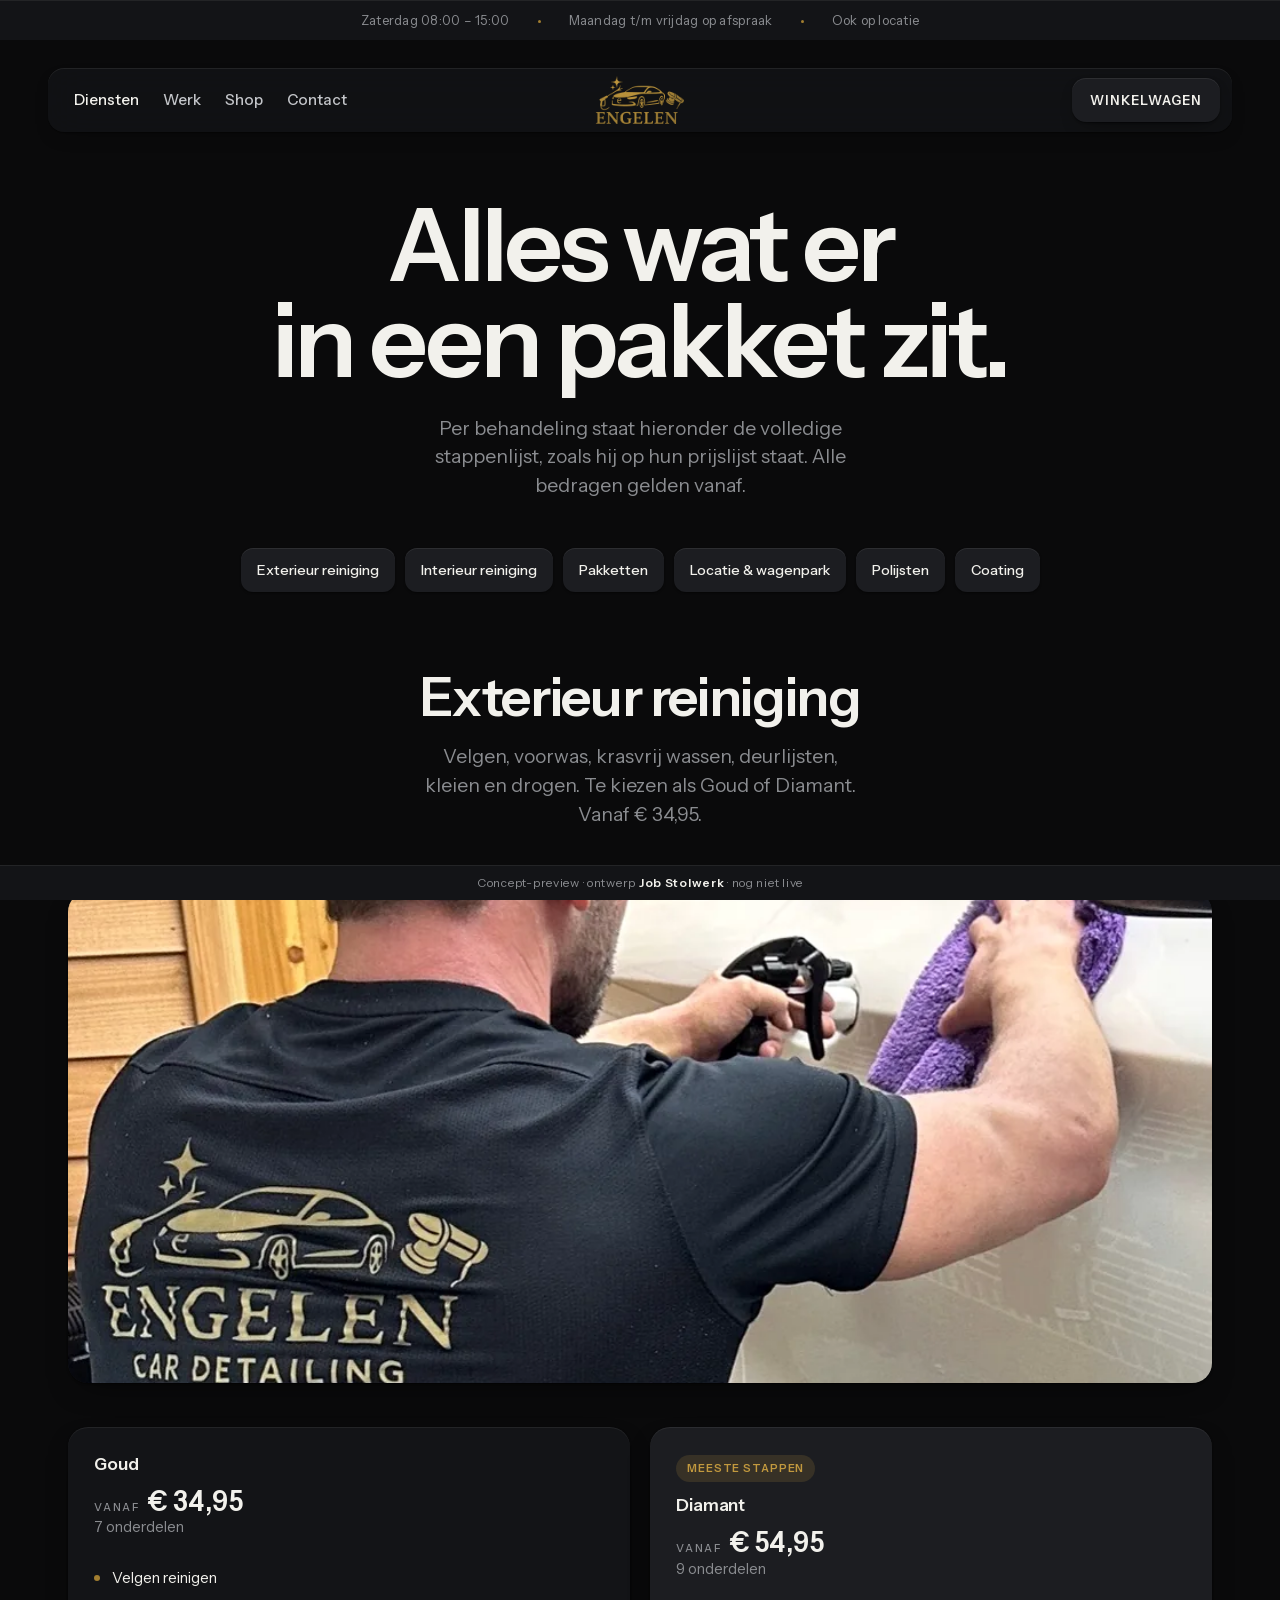
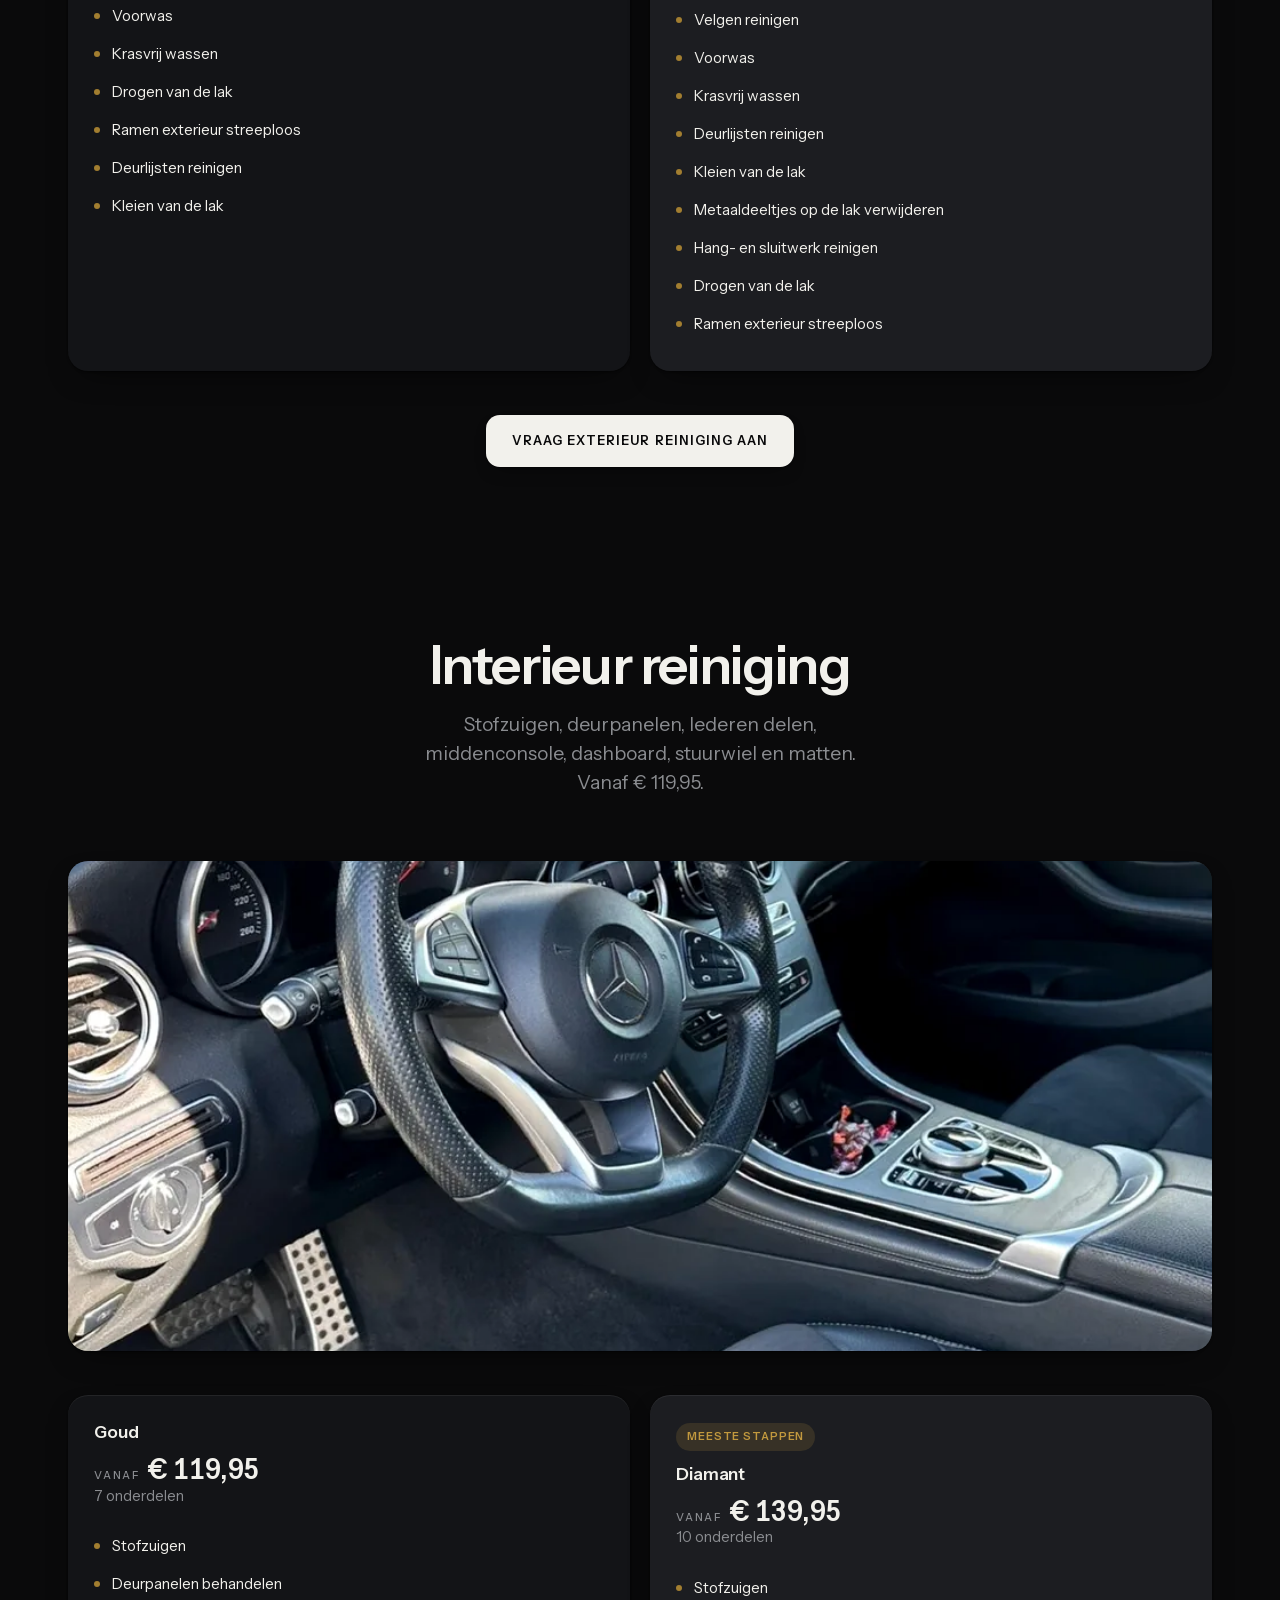
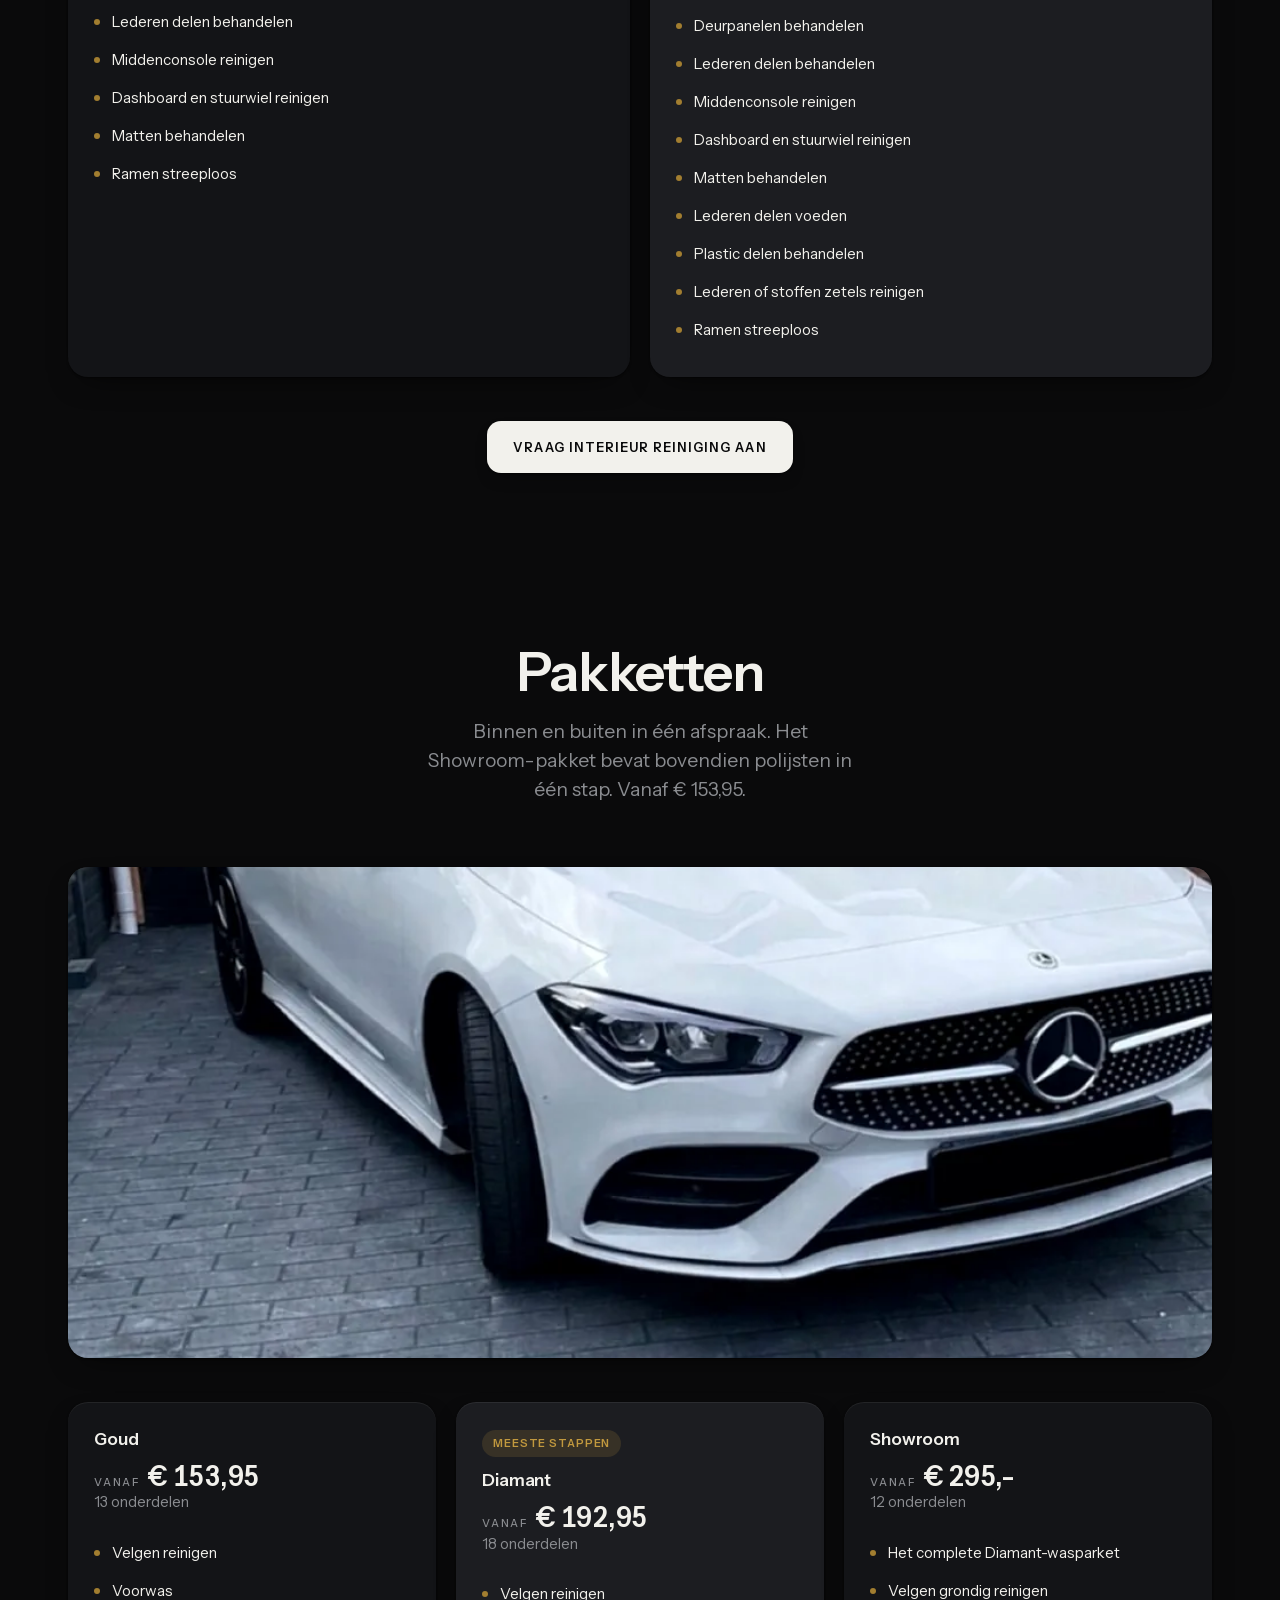
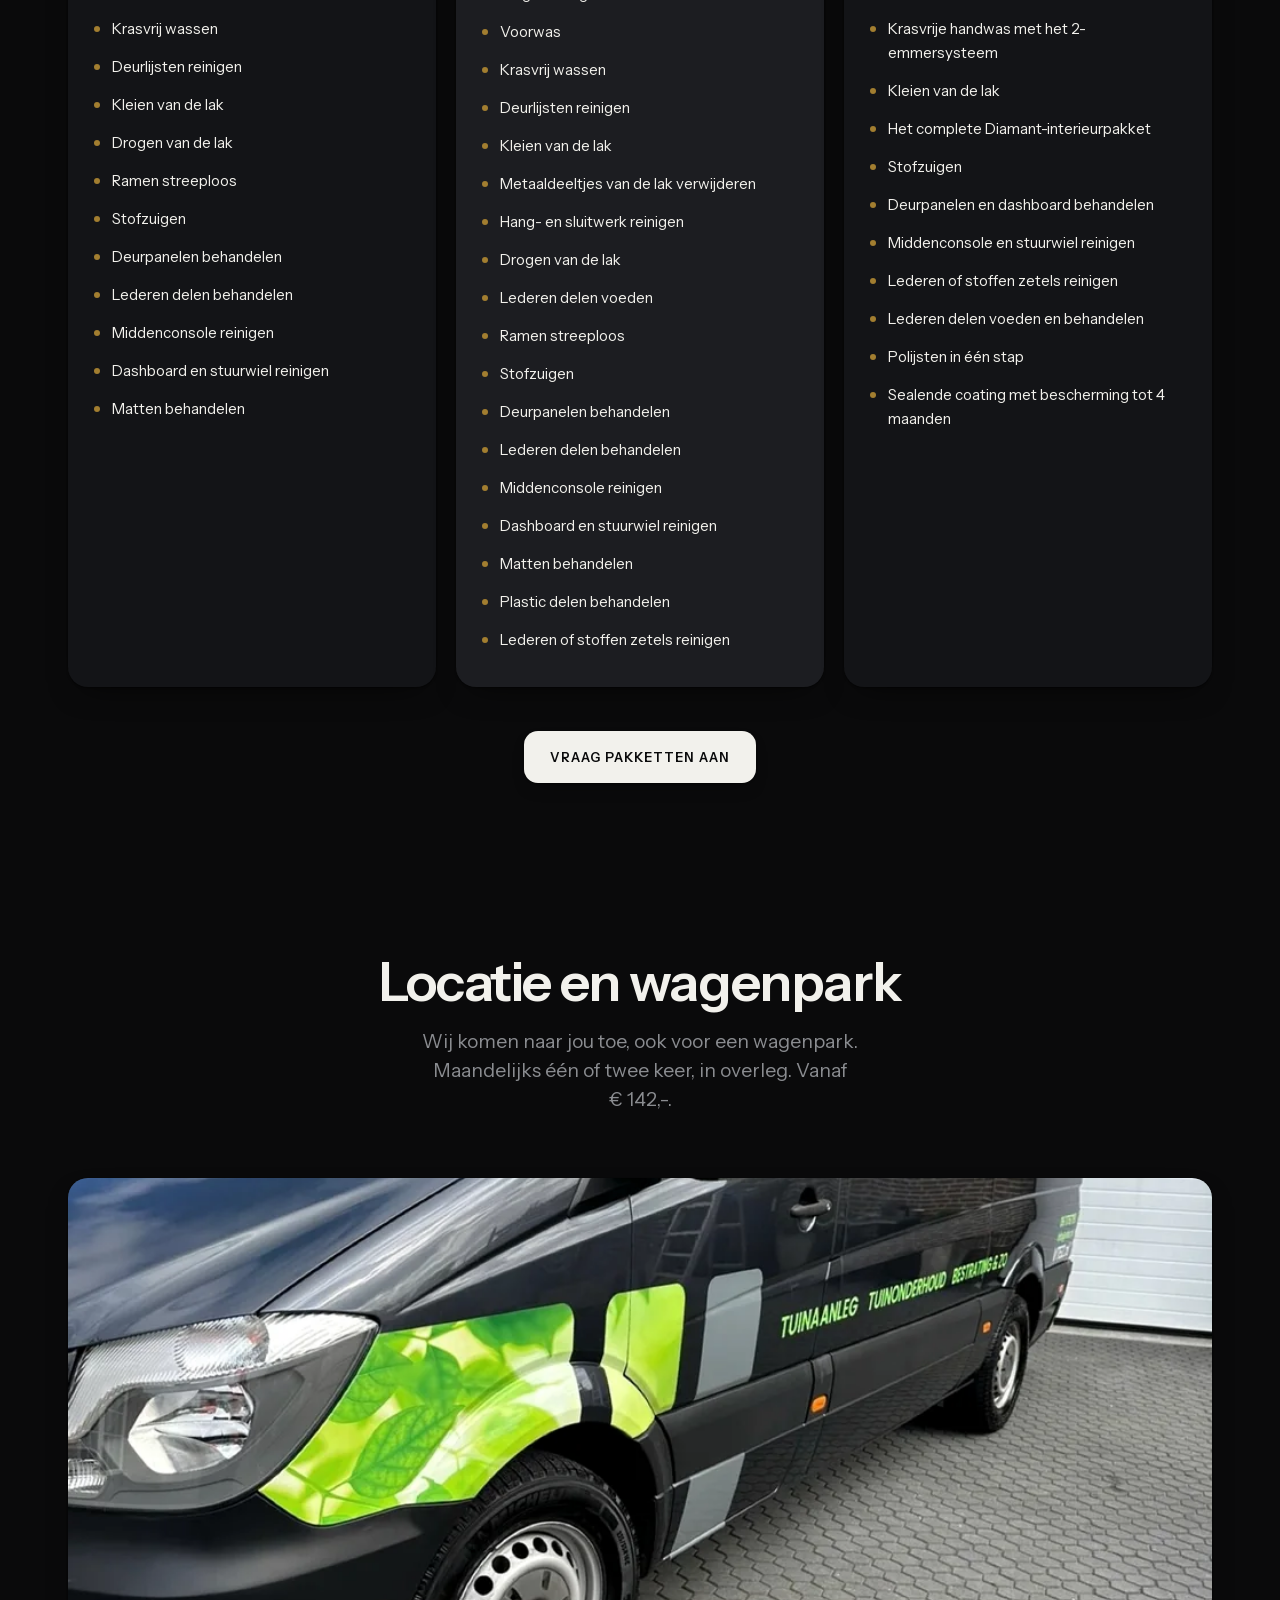
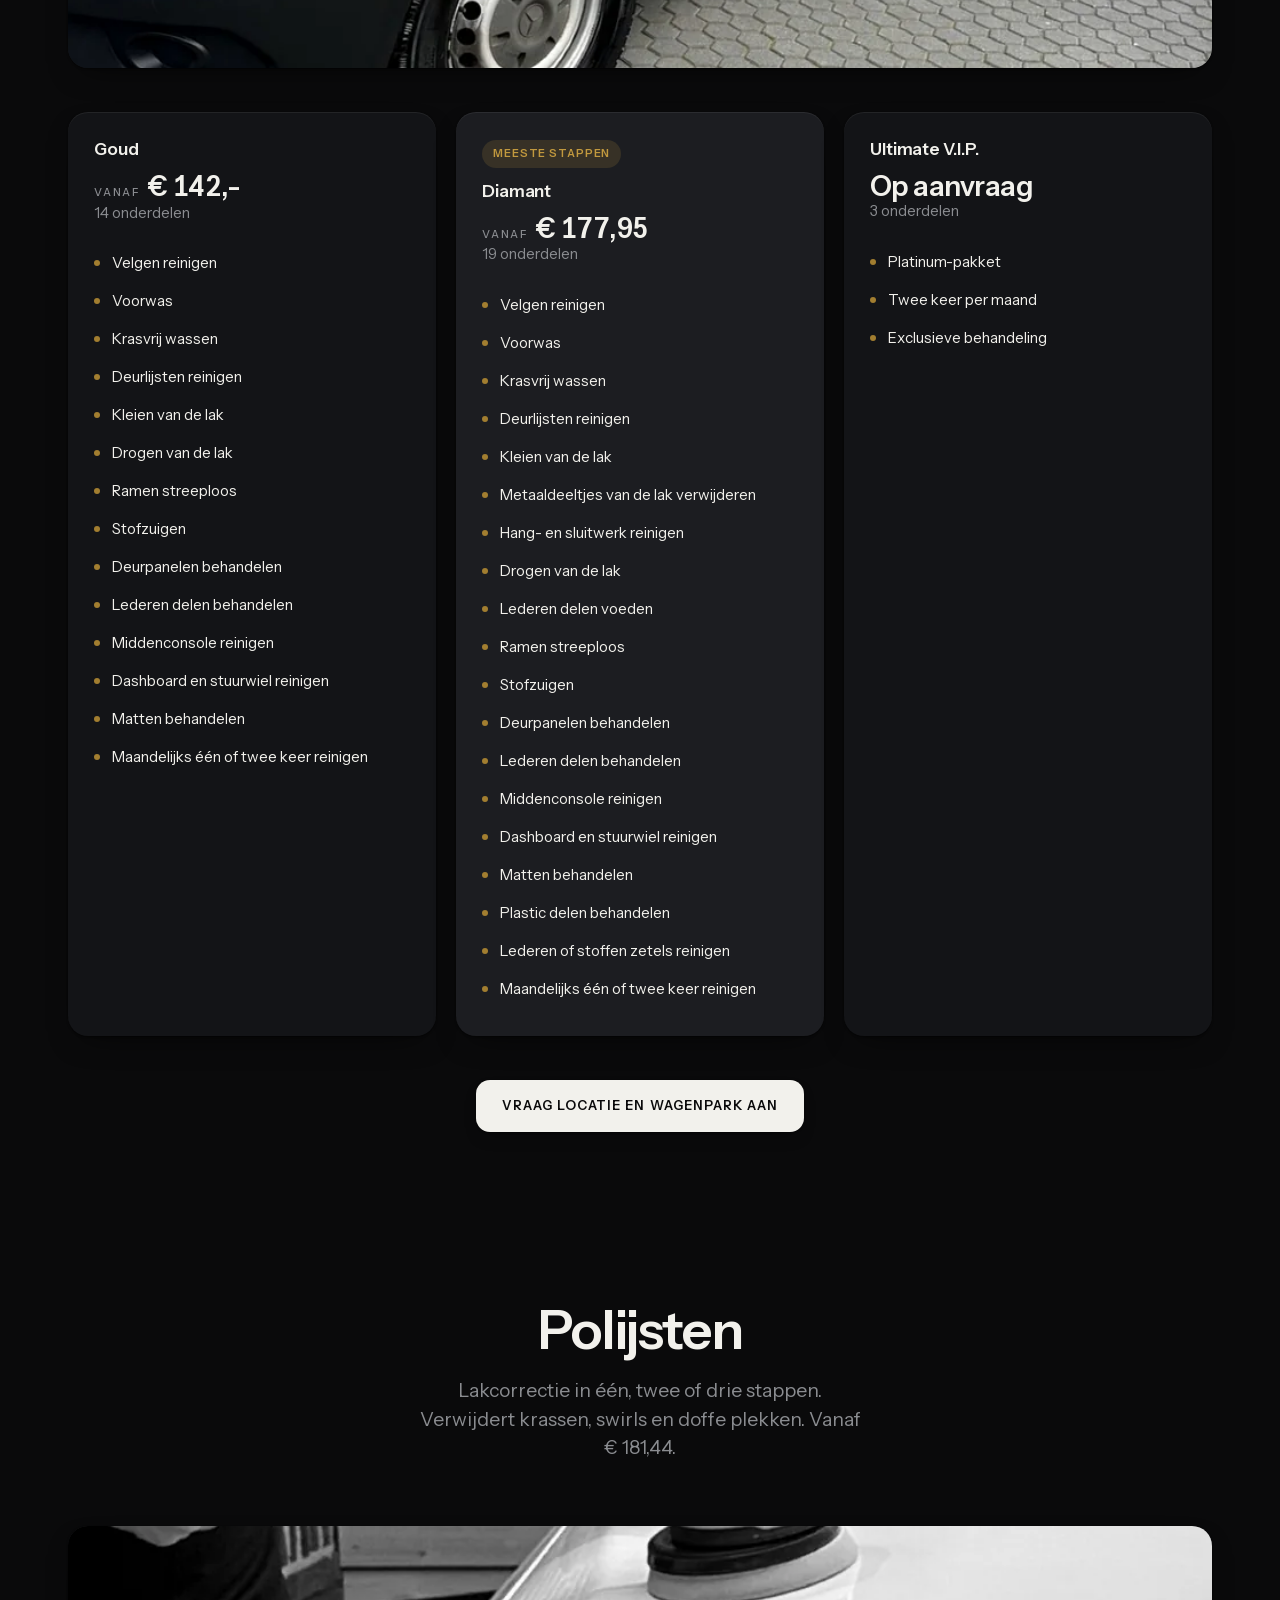
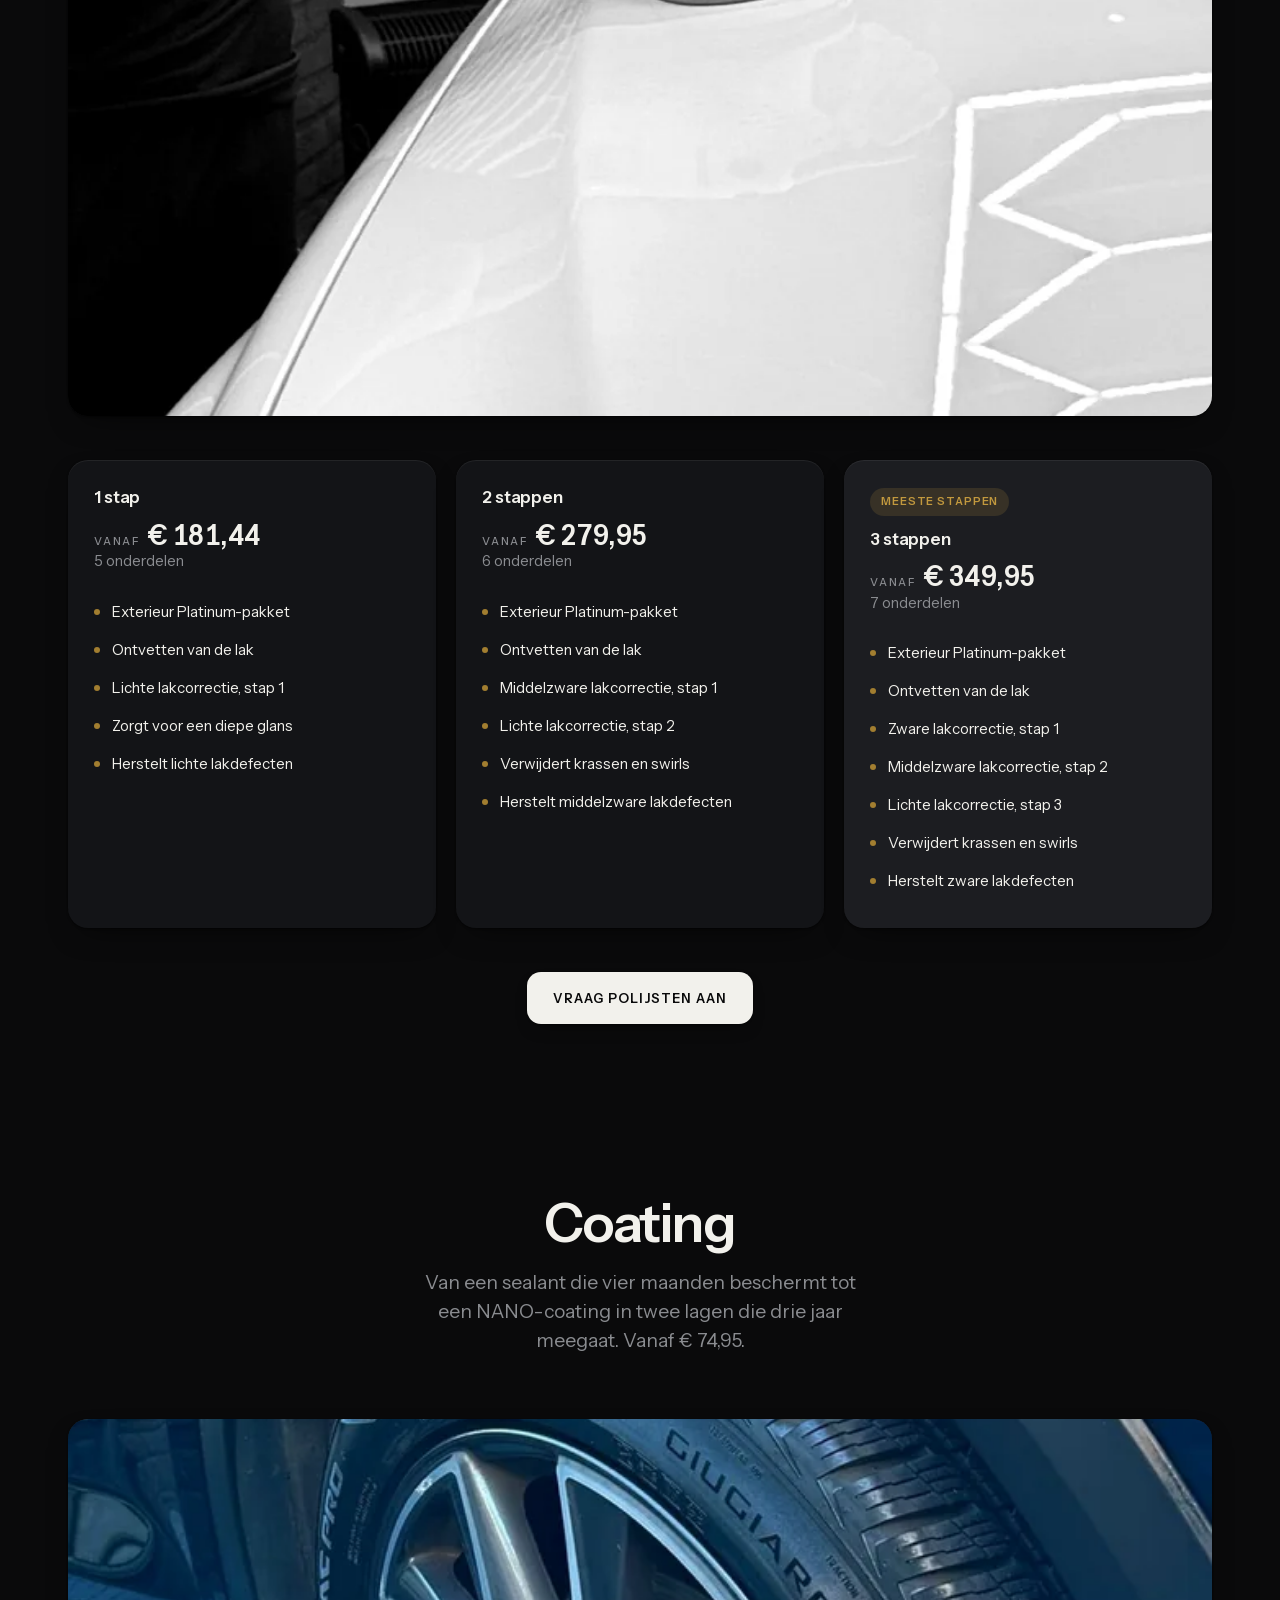
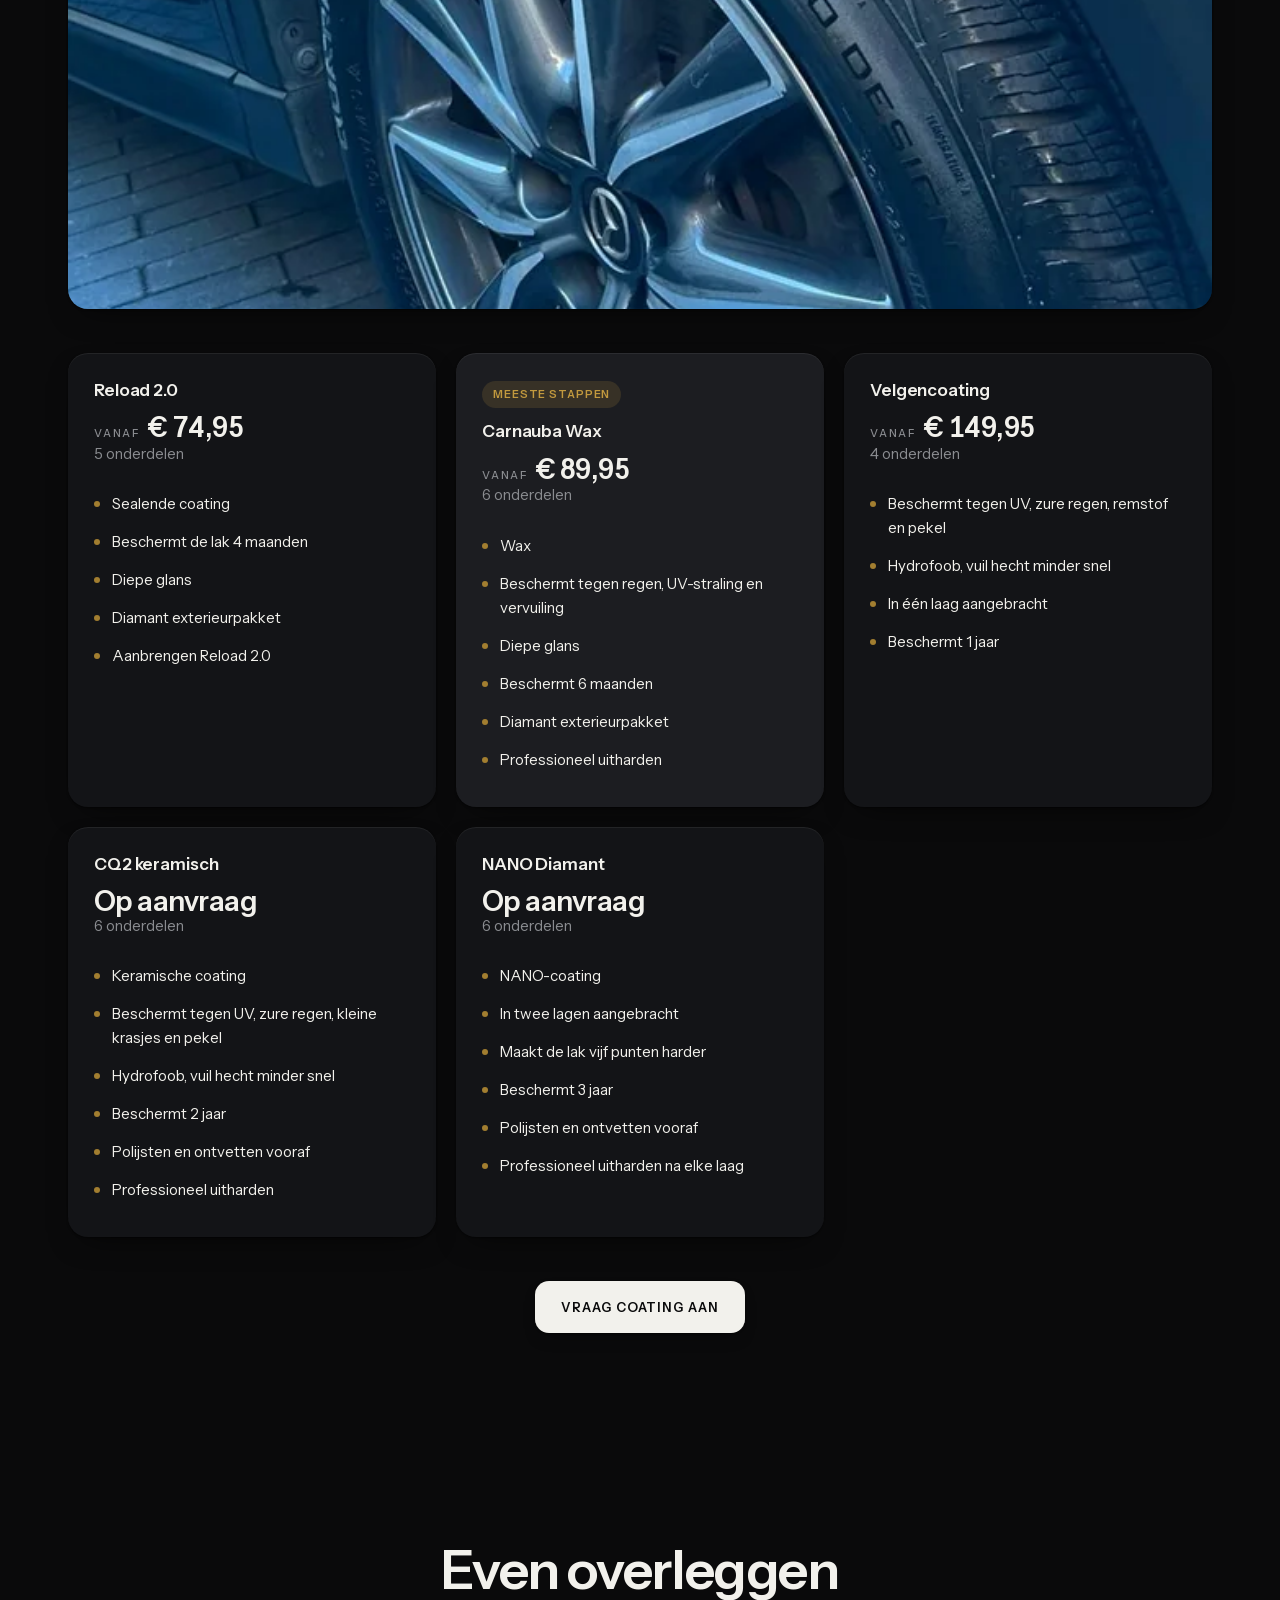
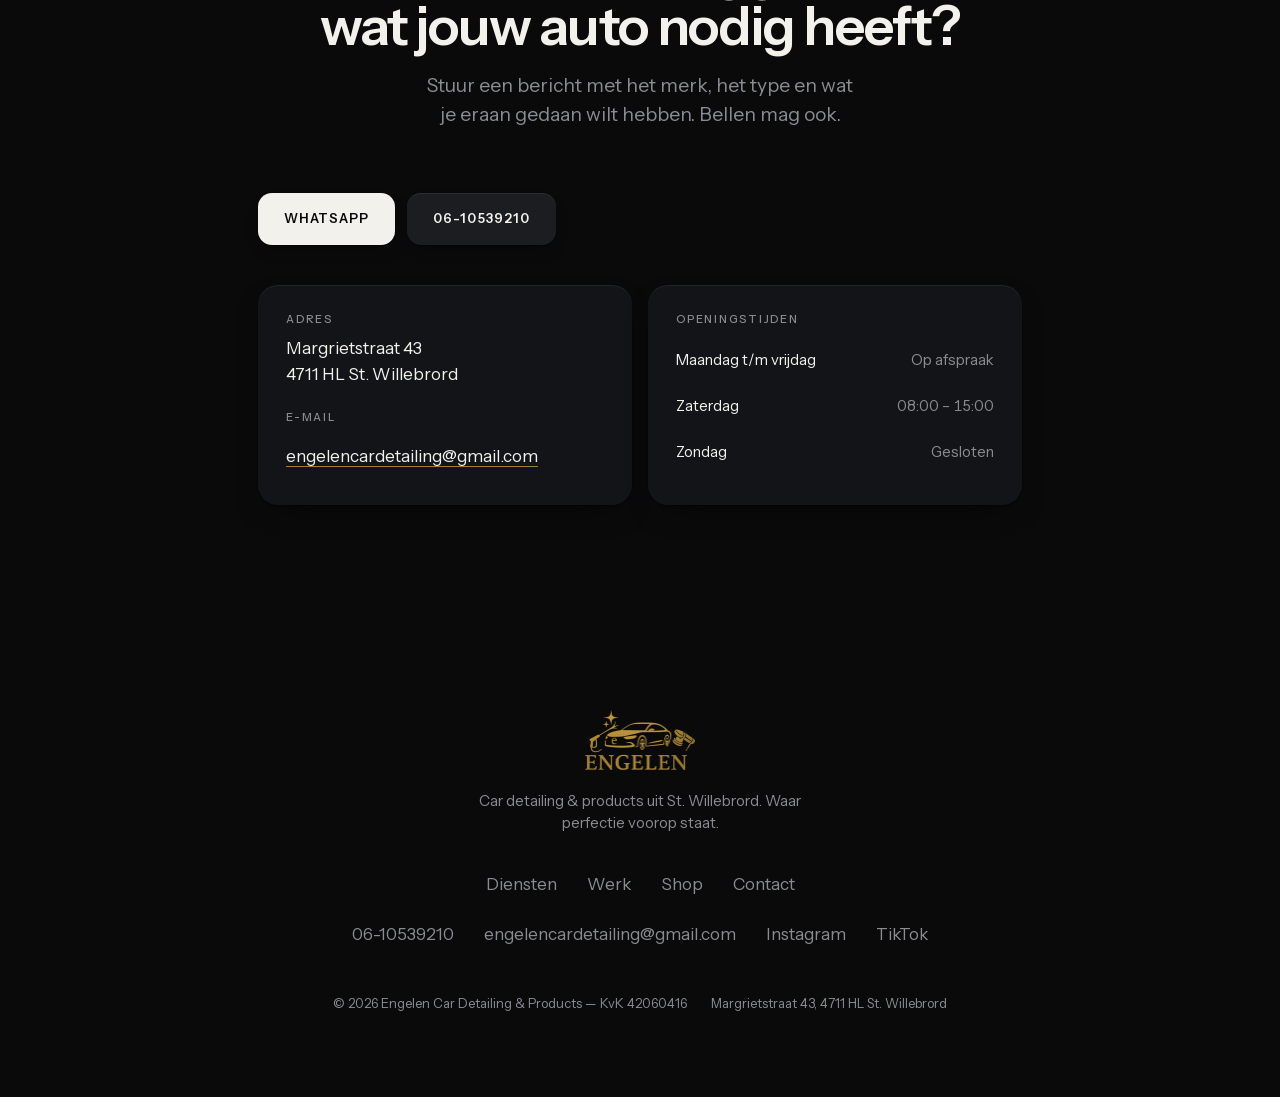
==== commit 1a3b08ee: "Productfotos in context, reviewsectie voorbereid - negen sfeerfotos: elk product in zijn eigen omgev" ====
--- a/diensten.html
+++ b/diensten.html
@@ -15,7 +15,7 @@
 <link rel="icon" href="assets/beeld/favicon.png" type="image/png">
 <script>document.documentElement.className+=" js-aan";</script>
 <link rel="preload" as="font" type="font/woff2" href="assets/fonts/instrument-sans-latin.woff2" crossorigin>
-<link rel="stylesheet" href="assets/stijl.css?v=507c02e7">
+<link rel="stylesheet" href="assets/stijl.css?v=34e502ce">
 <script type="application/ld+json">
 {"@context":"https://schema.org","@type":"AutoWash",
  "name":"Engelen Car Detailing en Products","url":"https://www.engelencardetailing.nl/",
--- a/assets/stijl.css
+++ b/assets/stijl.css
@@ -631,6 +631,12 @@
    gepositioneerd, want een grid-item op height:100% binnen een
    aspect-ratio-container blaast in WebKit op. */
 .product-beeld img { position: absolute; inset: 0; width: 100%; height: 100%; object-fit: contain; }
+/* Sfeerfoto: het product in zijn omgeving, dus de foto VULT de tegel en clipt
+   binnen de ronde hoeken. Bij hover zoomt hij mee met dezelfde --lift-veer als
+   de kaart -- geen aparte animatie, één beweging. */
+.product-sfeer { background: var(--vlak-2); overflow: hidden; }
+.product-sfeer img { object-fit: cover; scale: calc(1 + 0.05 * var(--lift)); }
+.product:hover .product-sfeer, .product:focus-within .product-sfeer { overflow: hidden; }
 /* Eruit springen bij hover: het product wordt groter, komt omhoog en werpt een
    echte slagschaduw -- alsof hij van de tegel af komt naar de kijker toe. Hangt
    aan --lift, dus dezelfde veer als de kaart zelf; niets springt los. */
@@ -656,6 +662,22 @@
 .product-prijs { font-size: 1.0625rem; font-weight: 600; font-variant-numeric: tabular-nums; }
 .product form { margin: 16px 0 0; }
 .product .knop { width: 100%; }
+
+/* ---------- reviews ------------------------------------------------------ */
+/* Staat er alleen als inhoud.py echte reviews bevat. Geen sterren: een cijfer
+   dat we niet kunnen onderbouwen is een claim. */
+.reviews { display: grid; gap: 16px; }
+@media (min-width: 760px) { .reviews { grid-template-columns: repeat(3, 1fr); gap: 20px; } }
+.review { margin: 0; padding: 28px 28px 26px; display: flex; flex-direction: column; }
+.review blockquote {
+  margin: 0; font-size: 1.0625rem; line-height: 1.5;
+  quotes: "\201E" "\201D";
+}
+.review blockquote::before { content: open-quote; color: var(--goud-tekst); }
+.review blockquote::after { content: close-quote; color: var(--goud-tekst); }
+.review figcaption { margin-top: auto; padding-top: 22px; display: flex; flex-wrap: wrap; gap: 4px 12px; align-items: baseline; }
+.review figcaption b { font-weight: 600; font-size: 0.9375rem; }
+.review-wat { font-size: 0.8125rem; color: var(--gedempt); }
 
 /* ---------- veelgestelde vragen ----------------------------------------- */
 .vragen { display: grid; gap: 12px; }
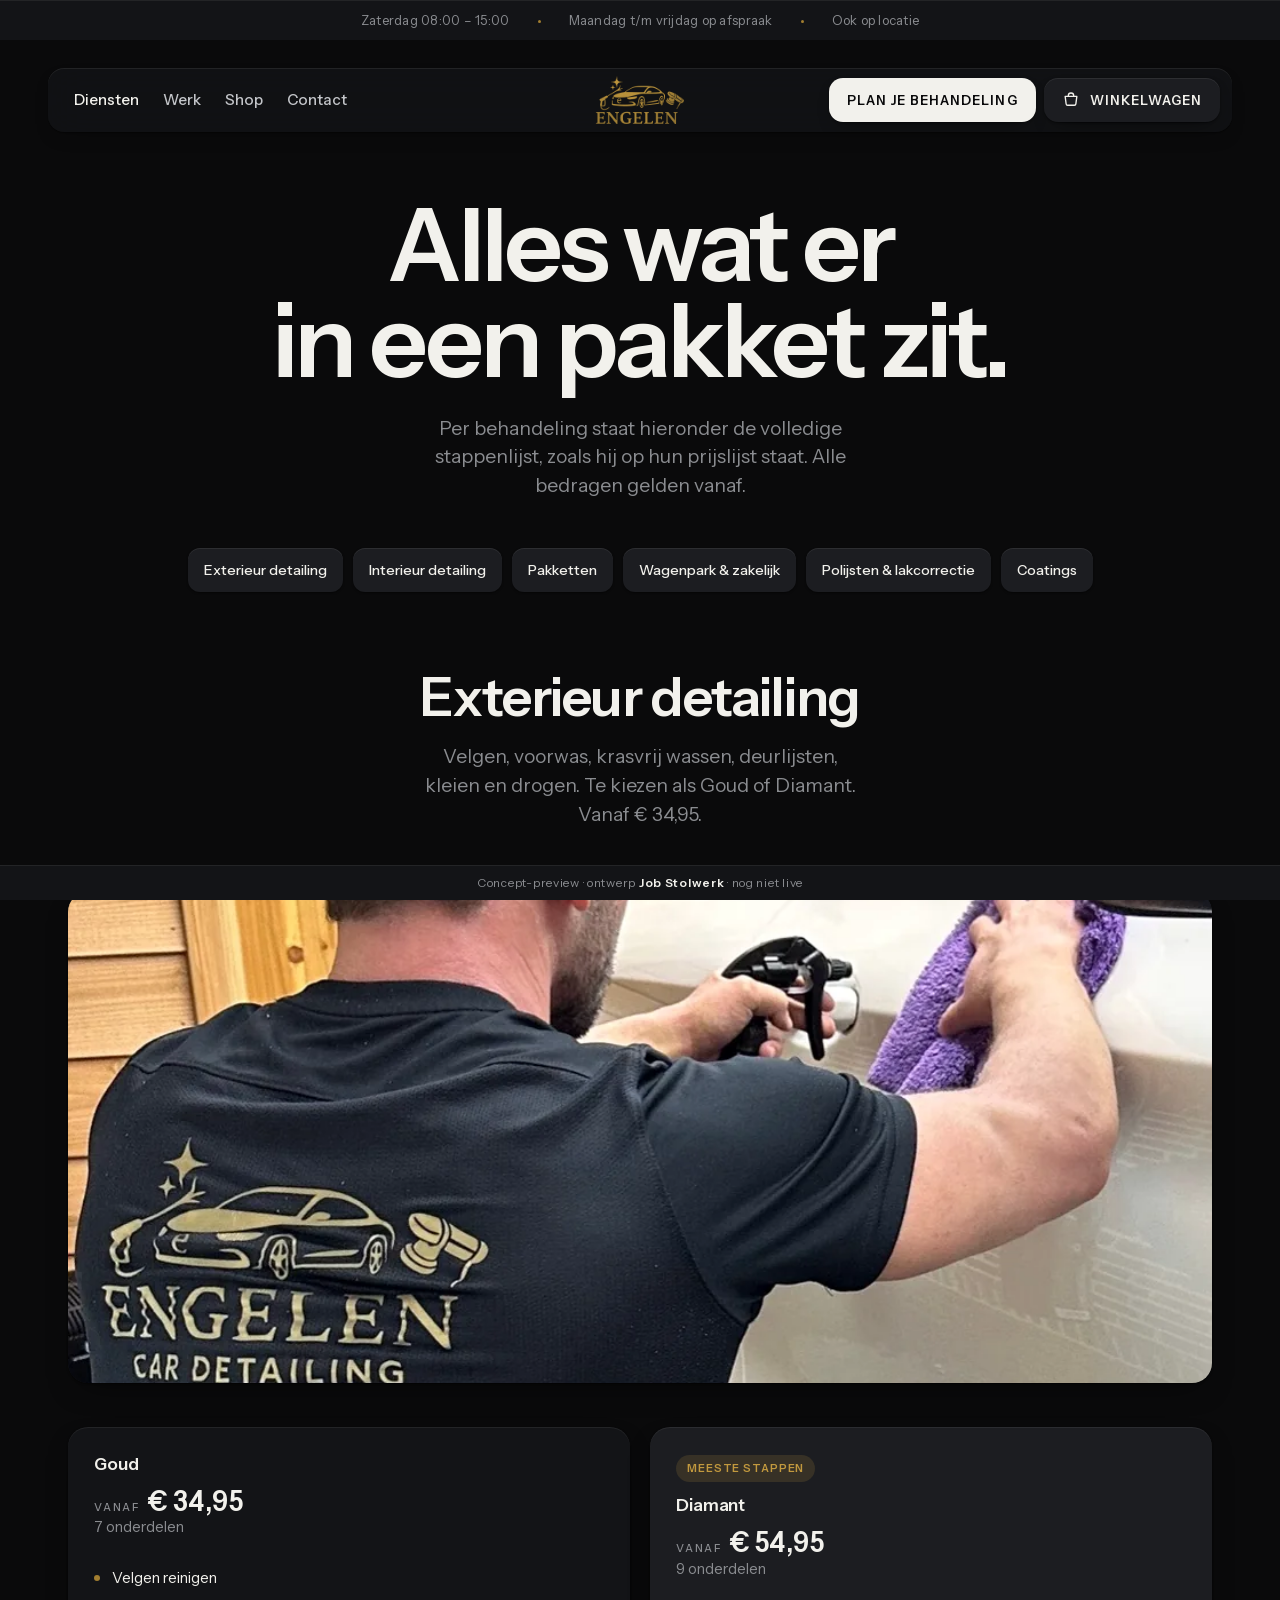
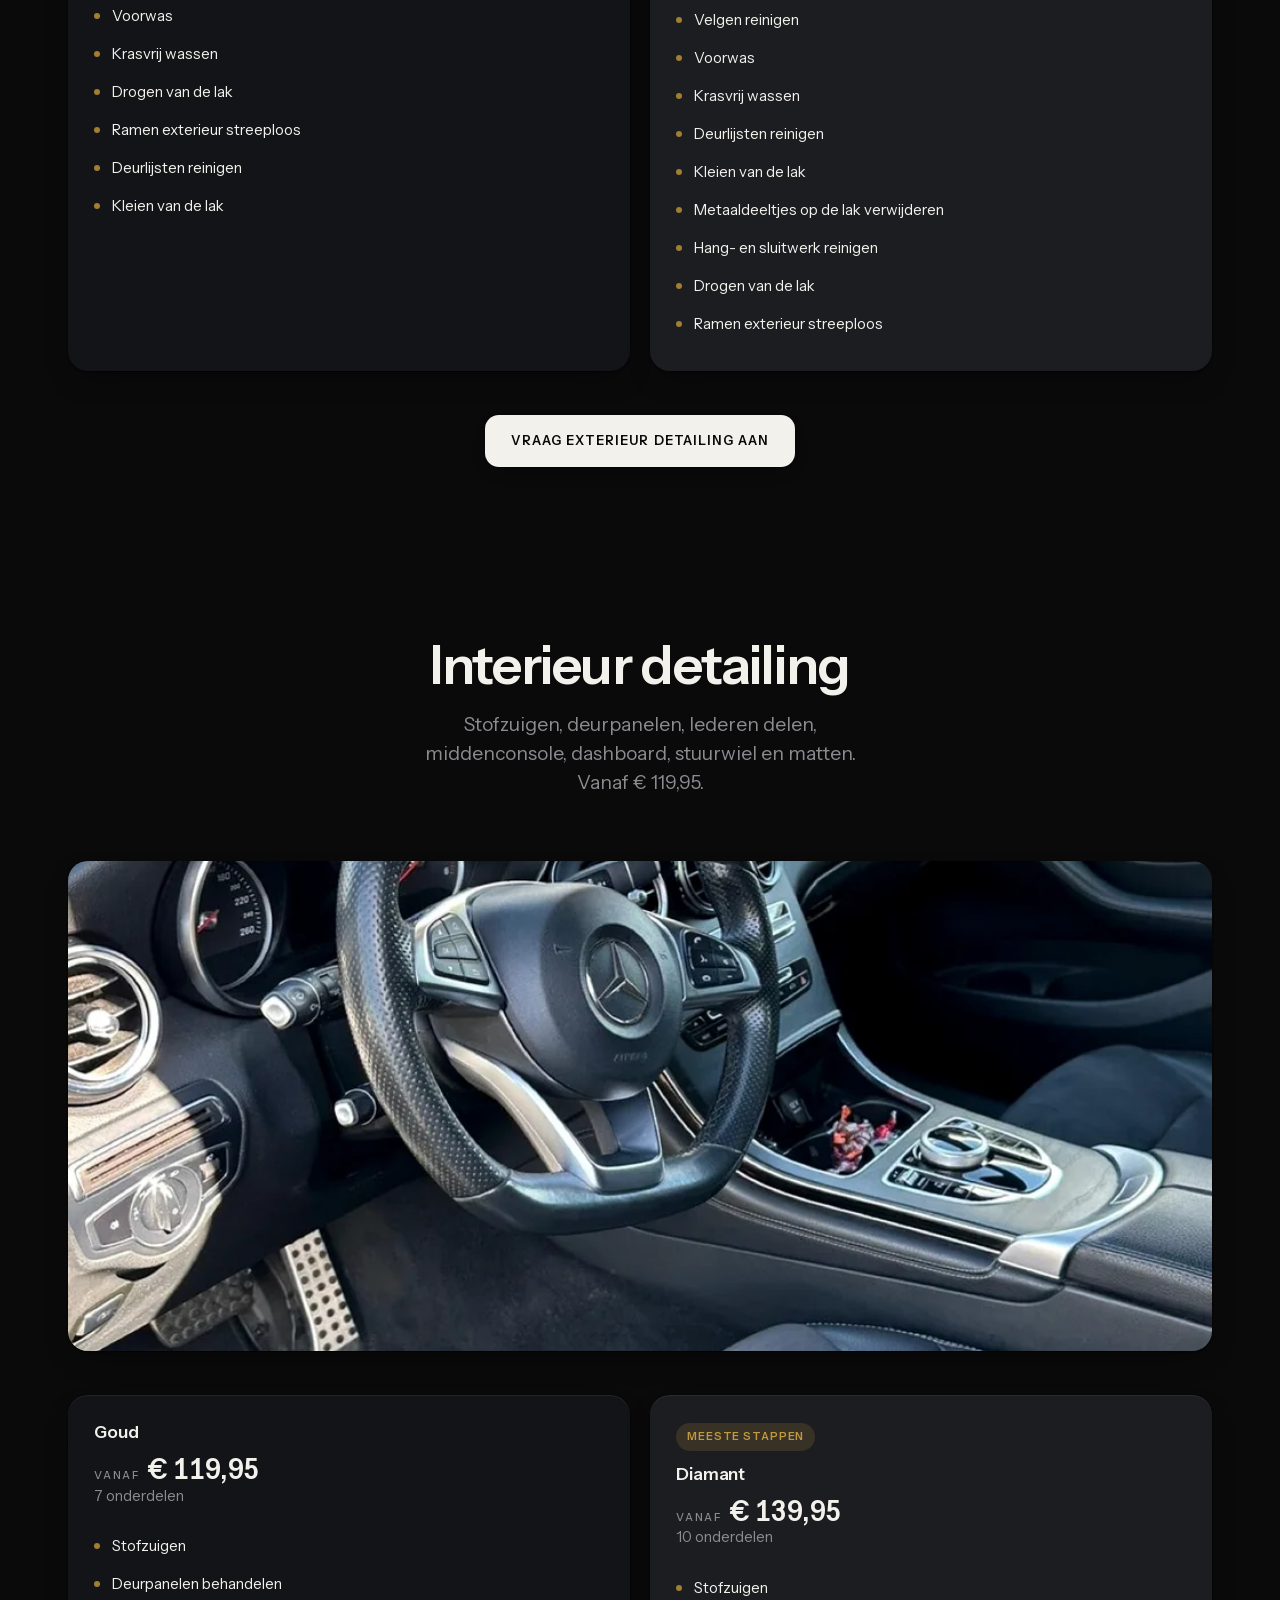
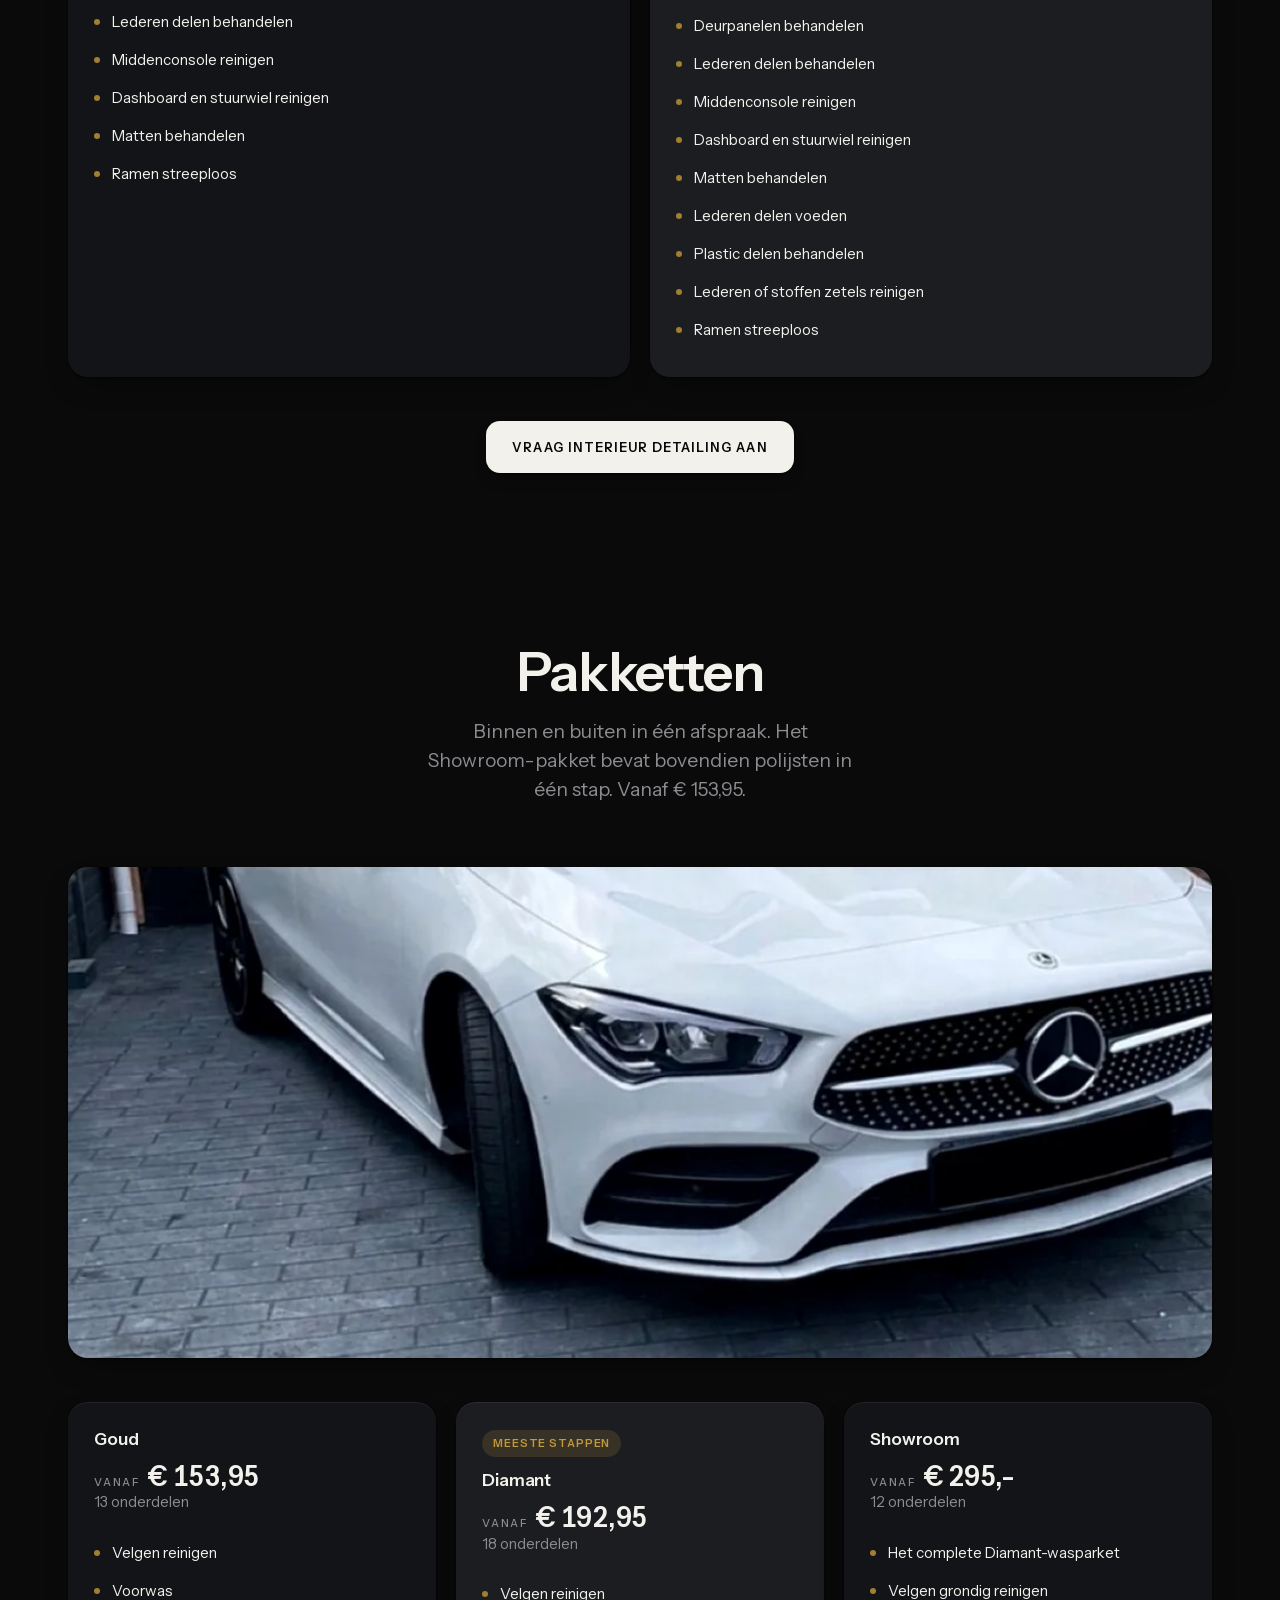
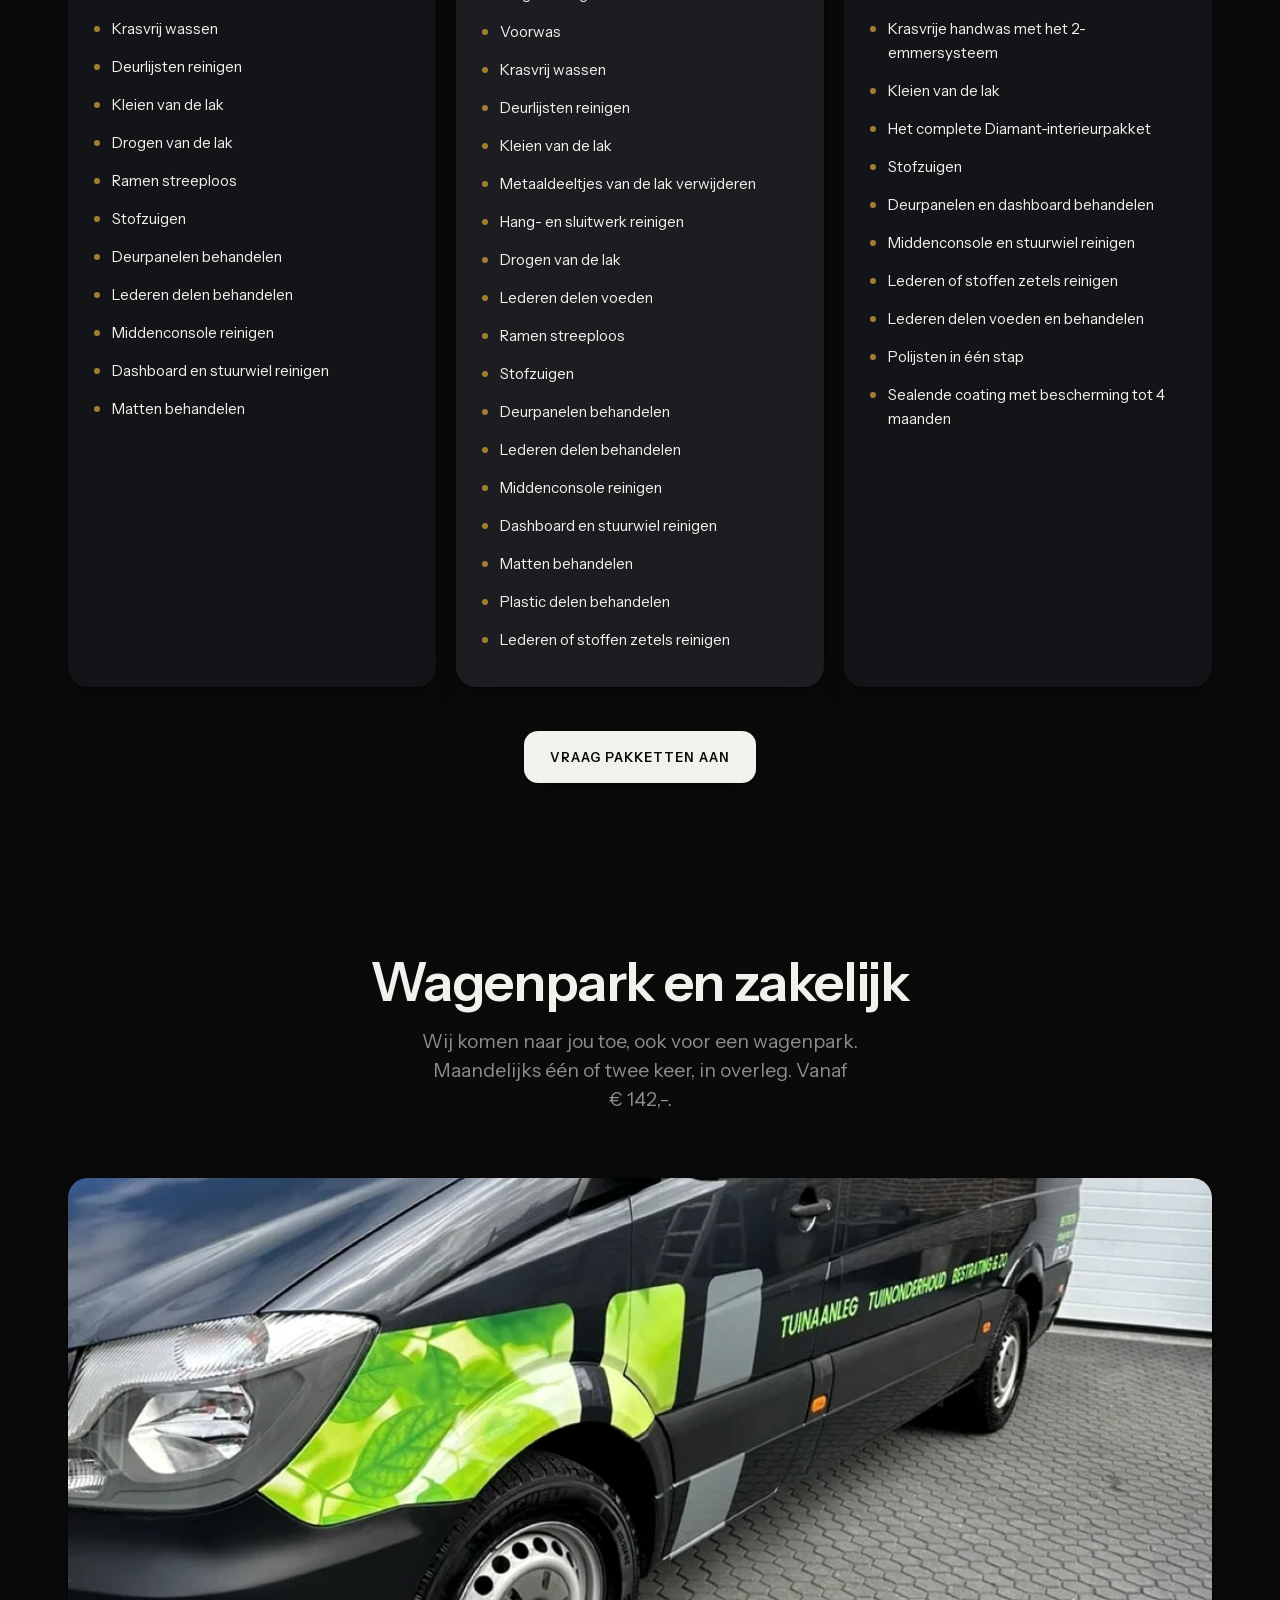
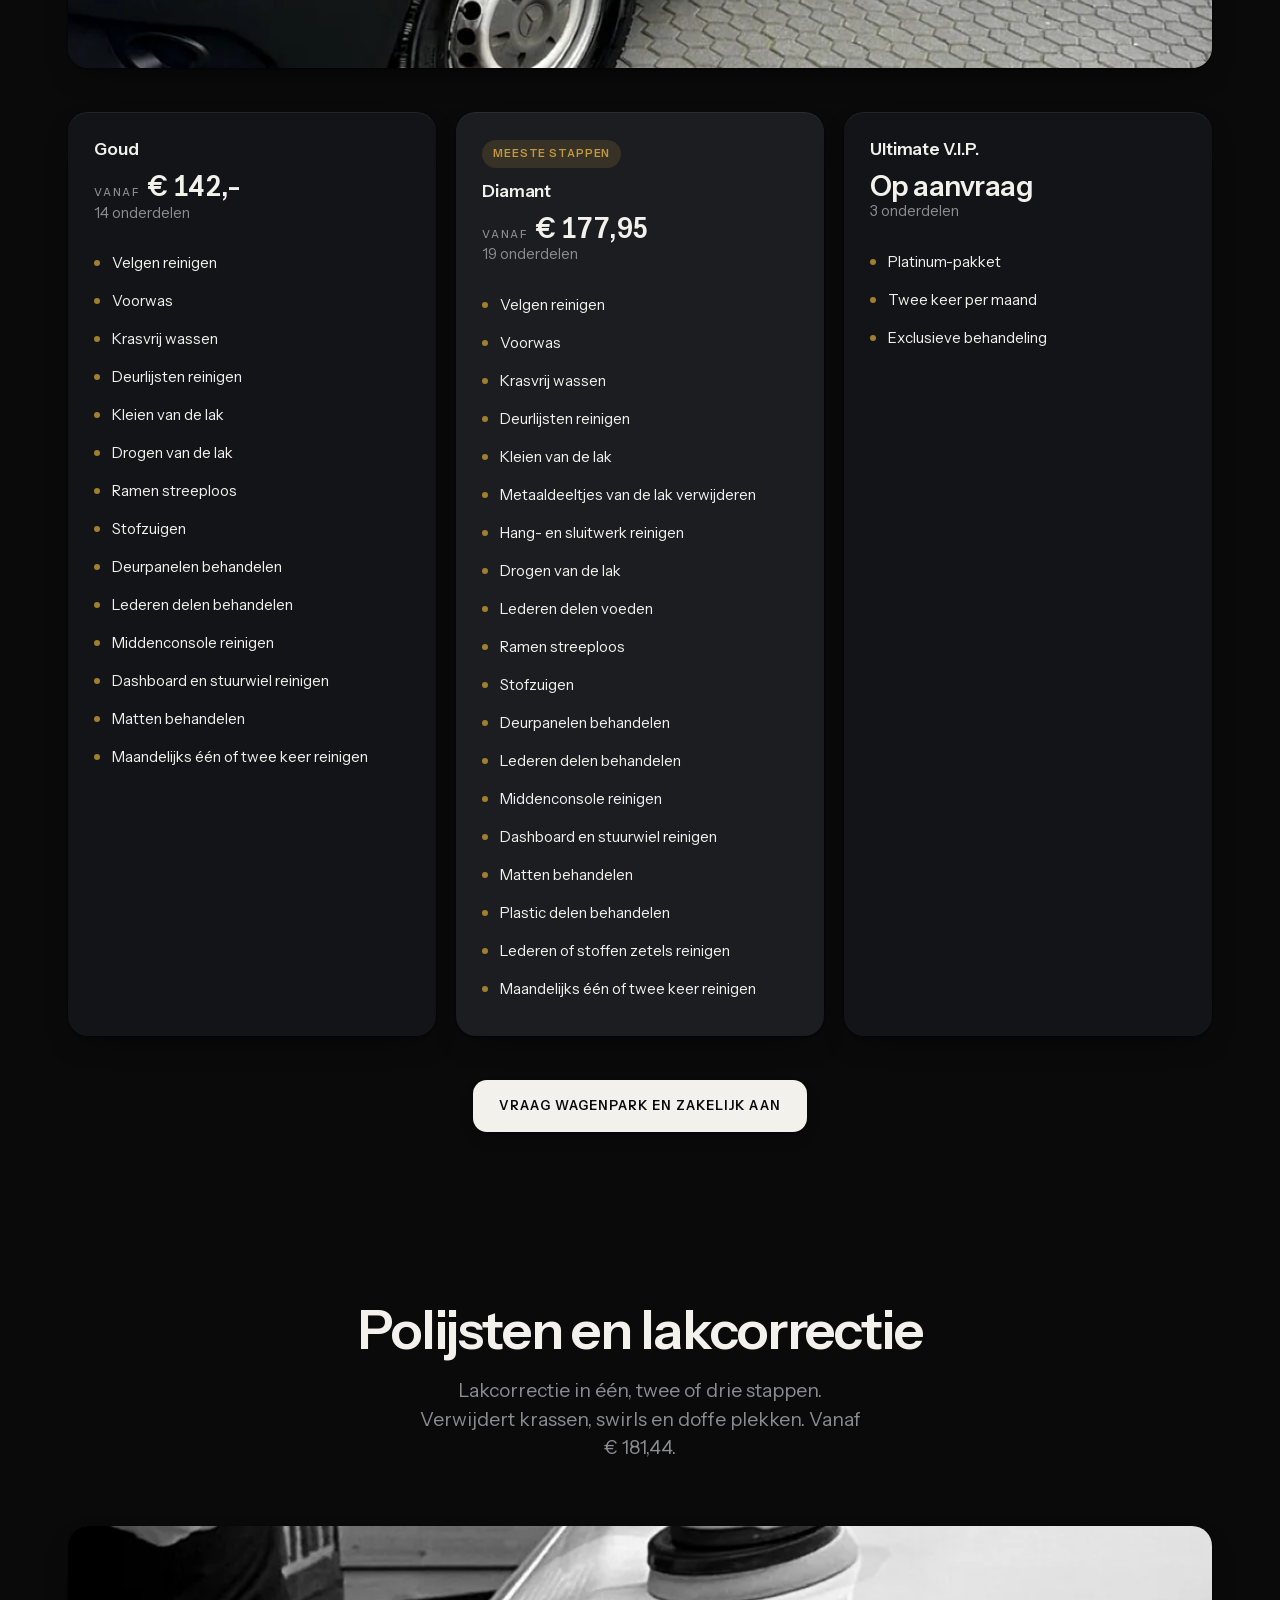
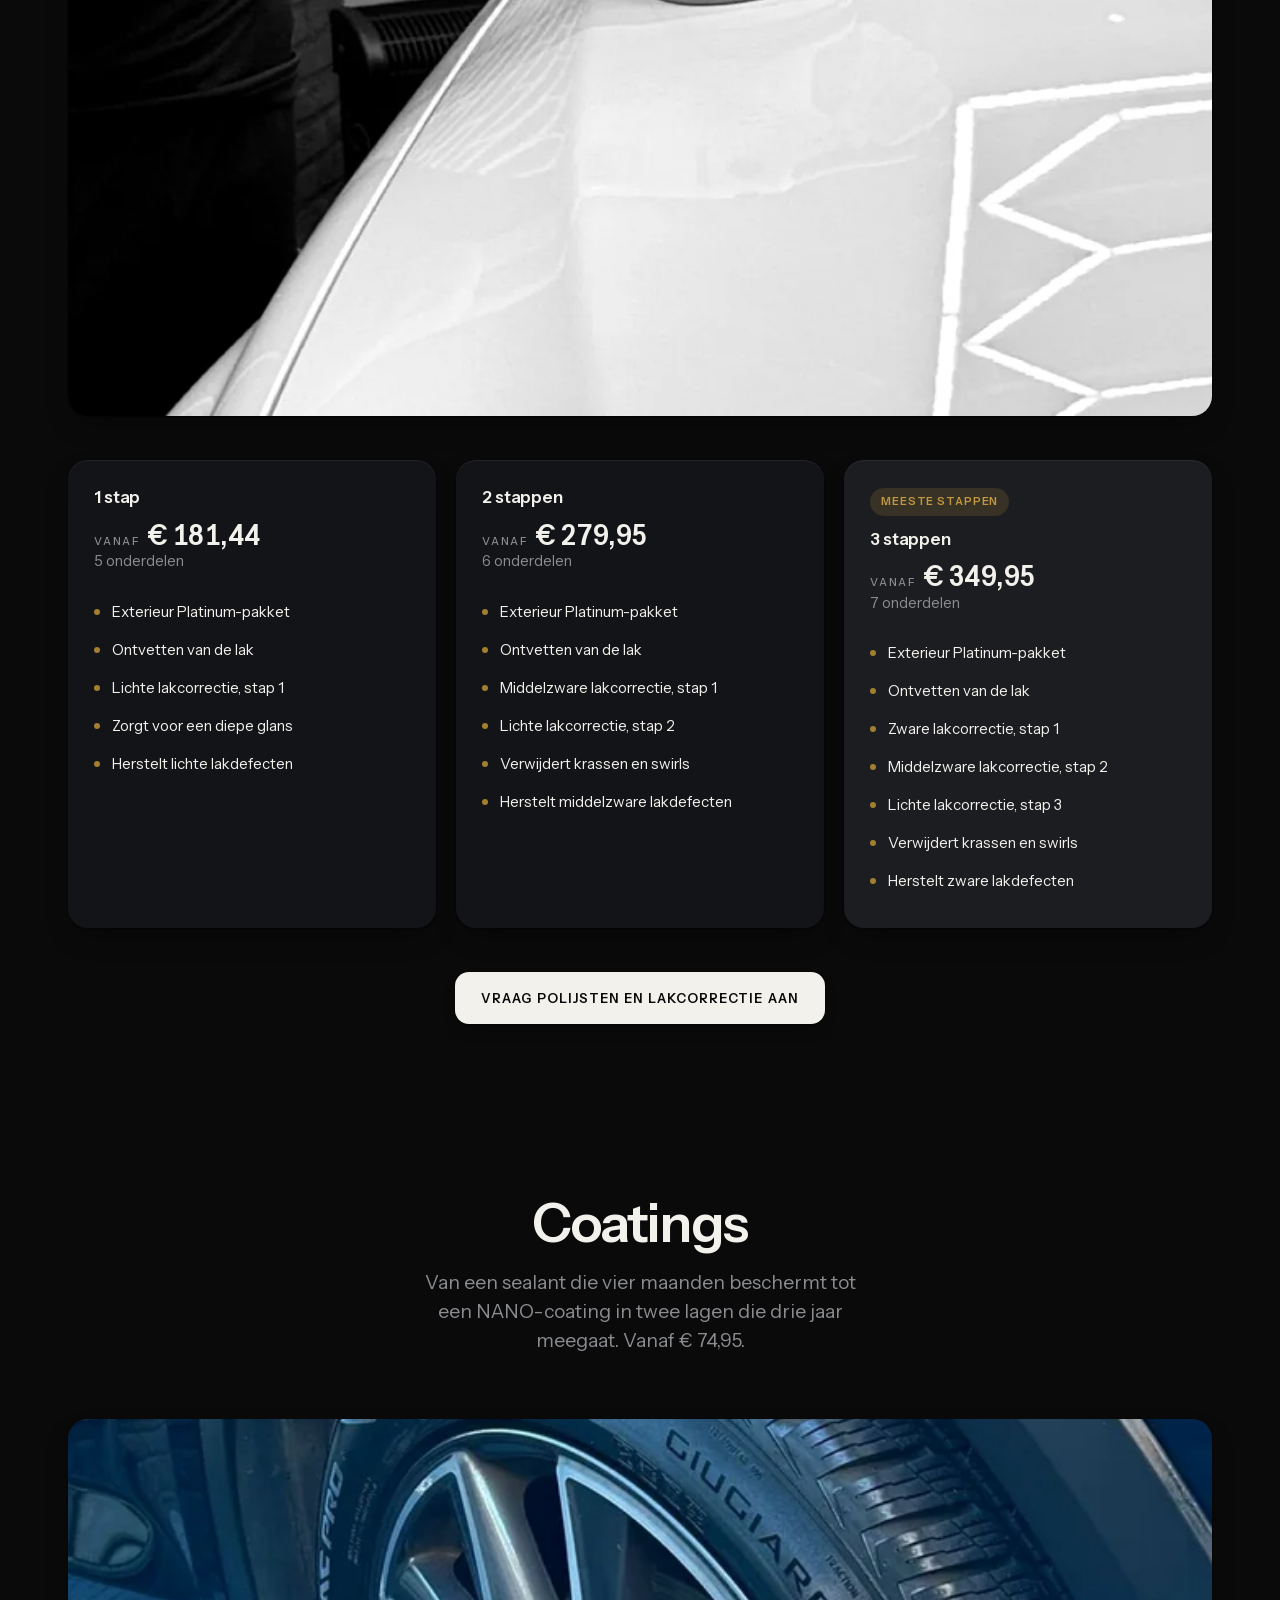
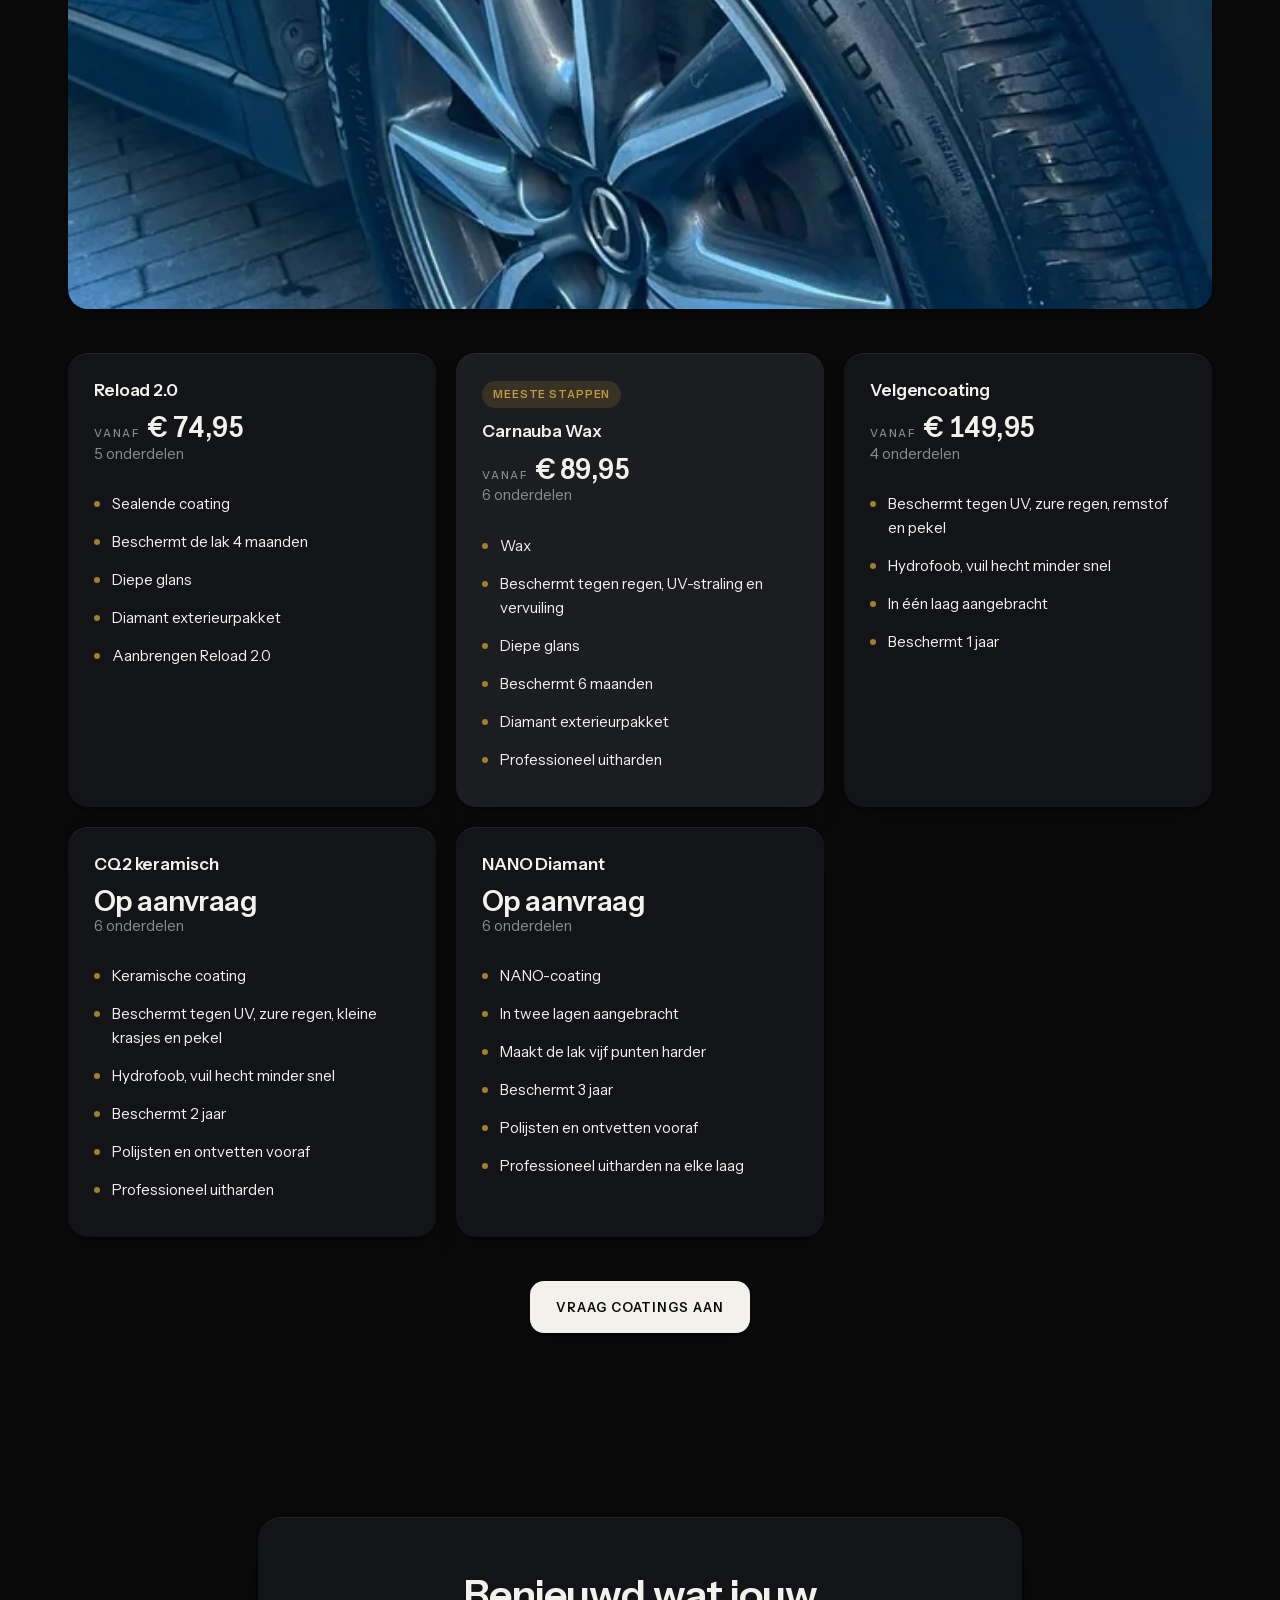
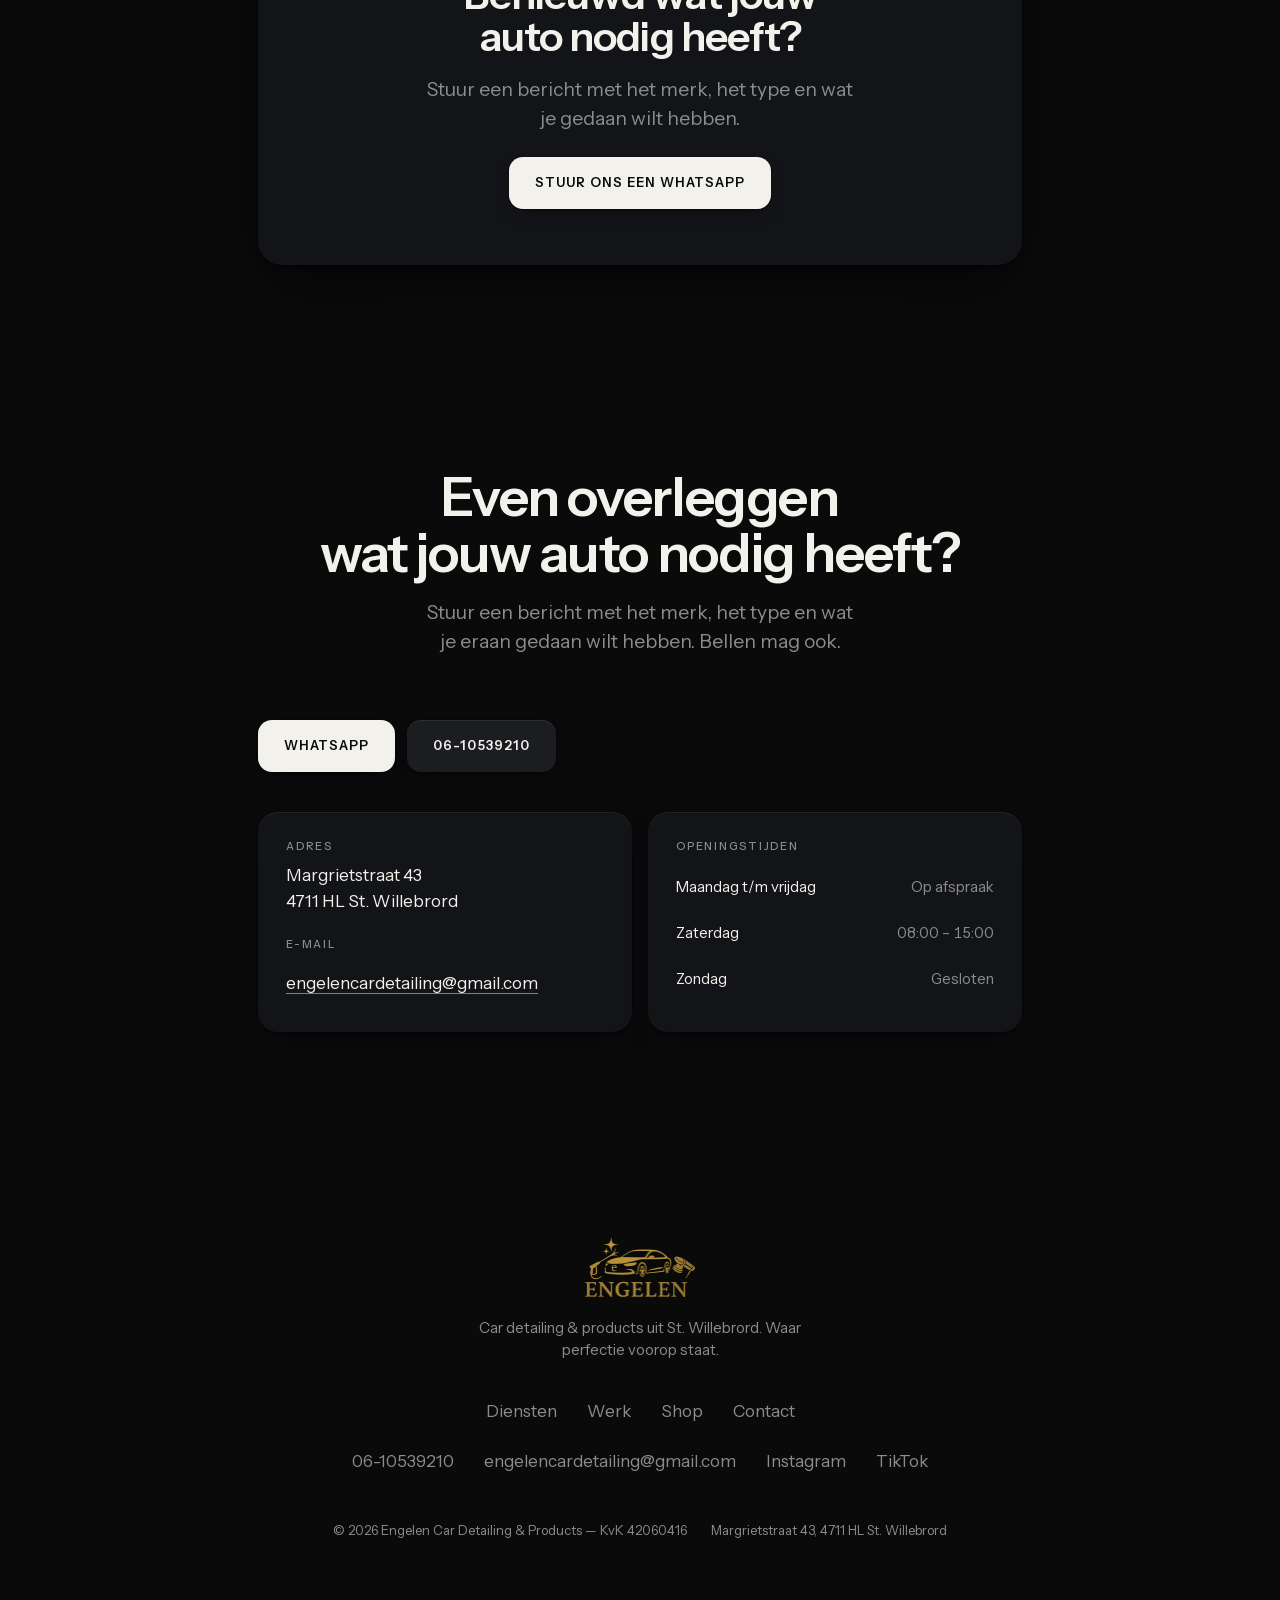
==== commit 7c8f189c: "Conversieronde: hero, vertrouwensrij, galerij met filters, productpagina's Doel van de pagina is een" ====
--- a/diensten.html
+++ b/diensten.html
@@ -15,7 +15,8 @@
 <link rel="icon" href="assets/beeld/favicon.png" type="image/png">
 <script>document.documentElement.className+=" js-aan";</script>
 <link rel="preload" as="font" type="font/woff2" href="assets/fonts/instrument-sans-latin.woff2" crossorigin>
-<link rel="stylesheet" href="assets/stijl.css?v=34e502ce">
+<style>@font-face{font-family:"Instrument Sans";src:url("assets/fonts/instrument-sans-latin.woff2") format("woff2");font-weight:400 700;font-display:swap;unicode-range:U+0000-00FF,U+0131,U+0152-0153,U+02BB-02BC,U+02C6,U+02DA,U+02DC,U+0304,U+0308,U+0329,U+2000-206F,U+20AC,U+2122,U+2191,U+2193,U+2212,U+2215,U+FEFF,U+FFFD}@font-face{font-family:"Instrument Sans";src:url("assets/fonts/instrument-sans-latin-ext.woff2") format("woff2");font-weight:400 700;font-display:swap;unicode-range:U+0100-02BA,U+02BD-02C5,U+02C7-02CC,U+02CE-02D7,U+02DD-02FF,U+0304,U+0308,U+0329,U+1D00-1DBF,U+1E00-1E9F,U+1EF2-1EFF,U+2020,U+20A0-20AB,U+20AD-20C0,U+2113,U+2C60-2C7F,U+A720-A7FF}:root{--font:"Instrument Sans";--accent:#A27E30;--accent-tekst:#A68131;--accent-logo:#C2993E}</style>
+<link rel="stylesheet" href="assets/stijl.css?v=c4cd41fc">
 <script type="application/ld+json">
 {"@context":"https://schema.org","@type":"AutoWash",
  "name":"Engelen Car Detailing en Products","url":"https://www.engelencardetailing.nl/",
@@ -23,12 +24,11 @@
  "slogan":"Waar perfectie voorop staat",
  "address":{"@type":"PostalAddress","streetAddress":"Margrietstraat 43",
    "postalCode":"4711 HL","addressLocality":"St. Willebrord","addressCountry":"NL"},
- "openingHoursSpecification":[
-   {"@type":"OpeningHoursSpecification","dayOfWeek":["Saturday"],
-     "opens":"08:00","closes":"15:00"}],
+ "openingHoursSpecification":[{"@type":"OpeningHoursSpecification","dayOfWeek":["Saturday"],"opens":"08:00","closes":"15:00"}],
  "sameAs":["https://instagram.com/Engelen_car_detailing","https://tiktok.com/@Engelen_Car_Detailing"],
- "makesOffer":[{"@type":"Offer","name":"Exterieur reiniging","price":"34.95","priceCurrency":"EUR"}, {"@type":"Offer","name":"Interieur reiniging","price":"119.95","priceCurrency":"EUR"}, {"@type":"Offer","name":"Pakketten","price":"153.95","priceCurrency":"EUR"}, {"@type":"Offer","name":"Locatie en wagenpark","price":"142","priceCurrency":"EUR"}, {"@type":"Offer","name":"Polijsten","price":"181.44","priceCurrency":"EUR"}, {"@type":"Offer","name":"Coating","price":"74.95","priceCurrency":"EUR"}]}
+ "makesOffer":[{"@type":"Offer","name":"Exterieur detailing","price":"34.95","priceCurrency":"EUR"}, {"@type":"Offer","name":"Interieur detailing","price":"119.95","priceCurrency":"EUR"}, {"@type":"Offer","name":"Pakketten","price":"153.95","priceCurrency":"EUR"}, {"@type":"Offer","name":"Wagenpark en zakelijk","price":"142","priceCurrency":"EUR"}, {"@type":"Offer","name":"Polijsten en lakcorrectie","price":"181.44","priceCurrency":"EUR"}, {"@type":"Offer","name":"Coatings","price":"74.95","priceCurrency":"EUR"}]}
 </script>
+
 </head>
 <body>
 <a class="overslaan" href="#hoofd">Naar de hoofdinhoud</a>
@@ -40,18 +40,17 @@
         <img src="assets/beeld/logo-lockup-240.png" alt="" width="88" height="48">
       </a>
       <ul class="pil-links"><li><a href="diensten.html" aria-current="page">Diensten</a></li><li><a href="index.html#werk">Werk</a></li><li><a href="shop.html">Shop</a></li><li><a href="index.html#contact">Contact</a></li></ul>
-      <div class="pil-actie">
-        <a class="knop knop-glas mand-knop" href="shop.html">Winkelwagen
-          <span class="mand-teller" hidden>0</span></a>
-      </div>
+      <div class="pil-actie"><a class="knop" href="https://api.whatsapp.com/send?phone=31610539210&text=Hoi%20Engelen%2C%20ik%20wil%20graag%20een%20behandeling%20plannen.%20Auto%3A%20%5Bmerk%20en%20type%5D." rel="noopener">Plan je behandeling</a><a class="knop knop-glas mand-knop" href="shop.html"><svg class="ico" viewBox="0 0 20 20" width="18" height="18" aria-hidden="true" fill="none" stroke="currentColor" stroke-width="1.5" stroke-linecap="round" stroke-linejoin="round"><path d="M3.5 6h13l-1.1 8.4a1.6 1.6 0 0 1-1.6 1.4H6.2a1.6 1.6 0 0 1-1.6-1.4Z"/><path d="M7 6V5.2a3 3 0 0 1 6 0V6"/></svg><span>Winkelwagen</span>
+          <span class="mand-teller" hidden>0</span></a></div>
+      <a class="pil-mand mand-knop" href="shop.html" aria-label="Winkelwagen"><svg class="ico" viewBox="0 0 20 20" width="18" height="18" aria-hidden="true" fill="none" stroke="currentColor" stroke-width="1.5" stroke-linecap="round" stroke-linejoin="round"><path d="M3.5 6h13l-1.1 8.4a1.6 1.6 0 0 1-1.6 1.4H6.2a1.6 1.6 0 0 1-1.6-1.4Z"/><path d="M7 6V5.2a3 3 0 0 1 6 0V6"/></svg><span class="mand-teller" hidden>0</span></a>
       <button class="pil-hamburger" type="button" aria-expanded="false"
               aria-controls="site-menu" aria-label="Menu openen"><span></span></button>
     </nav>
     <div class="paneel" id="site-menu">
       <a href="diensten.html" aria-current="page">Diensten</a><a href="index.html#werk">Werk</a><a href="shop.html">Shop</a><a href="index.html#contact">Contact</a>
       <div class="paneel-voet">
-        <a class="knop" href="https://api.whatsapp.com/send?phone=31610539210" rel="noopener">Afspraak via WhatsApp</a>
-        <a class="knop knop-glas mand-knop" href="shop.html">Winkelwagen
+        <a class="knop" href="https://api.whatsapp.com/send?phone=31610539210&text=Hoi%20Engelen%2C%20ik%20wil%20graag%20een%20behandeling%20plannen.%20Auto%3A%20%5Bmerk%20en%20type%5D." rel="noopener">Plan je behandeling</a>
+        <a class="knop knop-glas mand-knop" href="shop.html"><svg class="ico" viewBox="0 0 20 20" width="18" height="18" aria-hidden="true" fill="none" stroke="currentColor" stroke-width="1.5" stroke-linecap="round" stroke-linejoin="round"><path d="M3.5 6h13l-1.1 8.4a1.6 1.6 0 0 1-1.6 1.4H6.2a1.6 1.6 0 0 1-1.6-1.4Z"/><path d="M7 6V5.2a3 3 0 0 1 6 0V6"/></svg><span>Winkelwagen</span>
           <span class="mand-teller" hidden>0</span></a>
       </div>
     </div>
@@ -65,14 +64,14 @@
     <p class="lood">Per behandeling staat hieronder de volledige stappenlijst, zoals hij op hun prijslijst staat. Alle bedragen gelden vanaf.</p>
   </div>
 </section><section data-sectie="dienstankers">
-  <div class="omhulsel"><div class="ankers reveal"><a class="optie" href="#exterieur">Exterieur reiniging</a><a class="optie" href="#interieur">Interieur reiniging</a><a class="optie" href="#pakketten">Pakketten</a><a class="optie" href="#locatie">Locatie &amp; wagenpark</a><a class="optie" href="#polijsten">Polijsten</a><a class="optie" href="#coating">Coating</a></div></div>
+  <div class="omhulsel"><div class="ankers reveal"><a class="optie" href="#exterieur">Exterieur detailing</a><a class="optie" href="#interieur">Interieur detailing</a><a class="optie" href="#pakketten">Pakketten</a><a class="optie" href="#locatie">Wagenpark &amp; zakelijk</a><a class="optie" href="#polijsten">Polijsten &amp; lakcorrectie</a><a class="optie" href="#coating">Coatings</a></div></div>
 </section><section class="sectie dienstblok" id="exterieur" data-sectie="dienst-exterieur">
     <div class="omhulsel">
       <div class="sectie-kop reveal">
-      <h2 class="kop-2">Exterieur reiniging</h2>
+      <h2 class="kop-2">Exterieur detailing</h2>
       <p class="lood">Velgen, voorwas, krasvrij wassen, deurlijsten, kleien en drogen. Te kiezen als Goud of Diamant. Vanaf €&nbsp;34,95.</p>
     </div>
-      <div class="vlak vlak-foto dienstkop-beeld reveal"><img src="assets/beeld/werk-hand-1000.webp" srcset="assets/beeld/werk-hand-700.webp 700w, assets/beeld/werk-hand-1000.webp 1000w" sizes="(max-width: 1240px) 100vw, 1240px" alt="Exterieur reiniging" loading="lazy" decoding="async"></div>
+      <div class="vlak vlak-foto dienstkop-beeld reveal"><img src="assets/beeld/werk-hand-1000.webp" srcset="assets/beeld/werk-hand-700.webp 700w, assets/beeld/werk-hand-1000.webp 1000w" sizes="(max-width: 1240px) 100vw, 1240px" alt="Exterieur detailing" loading="lazy" decoding="async"></div>
       <div class="pakketten reveal-rij"><article class="vlak til pakket">
         
         <h3 class="kop-3">Goud</h3>
@@ -87,15 +86,15 @@
         <ul><li>Velgen reinigen</li><li>Voorwas</li><li>Krasvrij wassen</li><li>Deurlijsten reinigen</li><li>Kleien van de lak</li><li>Metaaldeeltjes op de lak verwijderen</li><li>Hang- en sluitwerk reinigen</li><li>Drogen van de lak</li><li>Ramen exterieur streeploos</li></ul>
       </article></div>
       <p class="midden knoprij">
-        <a class="knop" href="https://api.whatsapp.com/send?phone=31610539210&text=Hoi%20Engelen%2C%20ik%20heb%20een%20vraag%20over%20Exterieur%20reiniging%20%28vanaf%20%E2%82%AC%2034%2C95%29.%20Auto%3A%20%5Bmerk%20en%20type%5D." rel="noopener">Vraag exterieur reiniging aan</a></p>
+        <a class="knop" href="https://api.whatsapp.com/send?phone=31610539210&text=Hoi%20Engelen%2C%20ik%20heb%20een%20vraag%20over%20Exterieur%20detailing%20%28vanaf%20%E2%82%AC%2034%2C95%29.%20Auto%3A%20%5Bmerk%20en%20type%5D." rel="noopener">Vraag exterieur detailing aan</a></p>
     </div>
   </section><section class="sectie dienstblok" id="interieur" data-sectie="dienst-interieur">
     <div class="omhulsel">
       <div class="sectie-kop reveal">
-      <h2 class="kop-2">Interieur reiniging</h2>
+      <h2 class="kop-2">Interieur detailing</h2>
       <p class="lood">Stofzuigen, deurpanelen, lederen delen, middenconsole, dashboard, stuurwiel en matten. Vanaf €&nbsp;119,95.</p>
     </div>
-      <div class="vlak vlak-foto dienstkop-beeld reveal"><img src="assets/beeld/werk-interieur-1000.webp" srcset="assets/beeld/werk-interieur-700.webp 700w, assets/beeld/werk-interieur-1000.webp 1000w" sizes="(max-width: 1240px) 100vw, 1240px" alt="Interieur reiniging" loading="lazy" decoding="async"></div>
+      <div class="vlak vlak-foto dienstkop-beeld reveal"><img src="assets/beeld/werk-interieur-1000.webp" srcset="assets/beeld/werk-interieur-700.webp 700w, assets/beeld/werk-interieur-1000.webp 1000w" sizes="(max-width: 1240px) 100vw, 1240px" alt="Interieur detailing" loading="lazy" decoding="async"></div>
       <div class="pakketten reveal-rij"><article class="vlak til pakket">
         
         <h3 class="kop-3">Goud</h3>
@@ -110,7 +109,7 @@
         <ul><li>Stofzuigen</li><li>Deurpanelen behandelen</li><li>Lederen delen behandelen</li><li>Middenconsole reinigen</li><li>Dashboard en stuurwiel reinigen</li><li>Matten behandelen</li><li>Lederen delen voeden</li><li>Plastic delen behandelen</li><li>Lederen of stoffen zetels reinigen</li><li>Ramen streeploos</li></ul>
       </article></div>
       <p class="midden knoprij">
-        <a class="knop" href="https://api.whatsapp.com/send?phone=31610539210&text=Hoi%20Engelen%2C%20ik%20heb%20een%20vraag%20over%20Interieur%20reiniging%20%28vanaf%20%E2%82%AC%20119%2C95%29.%20Auto%3A%20%5Bmerk%20en%20type%5D." rel="noopener">Vraag interieur reiniging aan</a></p>
+        <a class="knop" href="https://api.whatsapp.com/send?phone=31610539210&text=Hoi%20Engelen%2C%20ik%20heb%20een%20vraag%20over%20Interieur%20detailing%20%28vanaf%20%E2%82%AC%20119%2C95%29.%20Auto%3A%20%5Bmerk%20en%20type%5D." rel="noopener">Vraag interieur detailing aan</a></p>
     </div>
   </section><section class="sectie dienstblok" id="pakketten" data-sectie="dienst-pakketten">
     <div class="omhulsel">
@@ -144,10 +143,10 @@
   </section><section class="sectie dienstblok" id="locatie" data-sectie="dienst-locatie">
     <div class="omhulsel">
       <div class="sectie-kop reveal">
-      <h2 class="kop-2">Locatie en wagenpark</h2>
+      <h2 class="kop-2">Wagenpark en zakelijk</h2>
       <p class="lood">Wij komen naar jou toe, ook voor een wagenpark. Maandelijks één of twee keer, in overleg. Vanaf €&nbsp;142,-.</p>
     </div>
-      <div class="vlak vlak-foto dienstkop-beeld reveal"><img src="assets/beeld/werk-bus-1000.webp" srcset="assets/beeld/werk-bus-700.webp 700w, assets/beeld/werk-bus-1000.webp 1000w" sizes="(max-width: 1240px) 100vw, 1240px" alt="Locatie en wagenpark" loading="lazy" decoding="async"></div>
+      <div class="vlak vlak-foto dienstkop-beeld reveal"><img src="assets/beeld/werk-bus-1000.webp" srcset="assets/beeld/werk-bus-700.webp 700w, assets/beeld/werk-bus-1000.webp 1000w" sizes="(max-width: 1240px) 100vw, 1240px" alt="Wagenpark en zakelijk" loading="lazy" decoding="async"></div>
       <div class="pakketten reveal-rij"><article class="vlak til pakket">
         
         <h3 class="kop-3">Goud</h3>
@@ -168,15 +167,15 @@
         <ul><li>Platinum-pakket</li><li>Twee keer per maand</li><li>Exclusieve behandeling</li></ul>
       </article></div>
       <p class="midden knoprij">
-        <a class="knop" href="https://api.whatsapp.com/send?phone=31610539210&text=Hoi%20Engelen%2C%20ik%20heb%20een%20vraag%20over%20Locatie%20en%20wagenpark%20%28vanaf%20%E2%82%AC%20142%2C-%29.%20Auto%3A%20%5Bmerk%20en%20type%5D." rel="noopener">Vraag locatie en wagenpark aan</a></p>
+        <a class="knop" href="https://api.whatsapp.com/send?phone=31610539210&text=Hoi%20Engelen%2C%20ik%20heb%20een%20vraag%20over%20Wagenpark%20en%20zakelijk%20%28vanaf%20%E2%82%AC%20142%2C-%29.%20Auto%3A%20%5Bmerk%20en%20type%5D." rel="noopener">Vraag wagenpark en zakelijk aan</a></p>
     </div>
   </section><section class="sectie dienstblok" id="polijsten" data-sectie="dienst-polijsten">
     <div class="omhulsel">
       <div class="sectie-kop reveal">
-      <h2 class="kop-2">Polijsten</h2>
+      <h2 class="kop-2">Polijsten en lakcorrectie</h2>
       <p class="lood">Lakcorrectie in één, twee of drie stappen. Verwijdert krassen, swirls en doffe plekken. Vanaf €&nbsp;181,44.</p>
     </div>
-      <div class="vlak vlak-foto dienstkop-beeld reveal"><img src="assets/beeld/werk-polijsten-1000.webp" srcset="assets/beeld/werk-polijsten-700.webp 700w, assets/beeld/werk-polijsten-1000.webp 1000w" sizes="(max-width: 1240px) 100vw, 1240px" alt="Polijsten" loading="lazy" decoding="async"></div>
+      <div class="vlak vlak-foto dienstkop-beeld reveal"><img src="assets/beeld/werk-polijsten-1000.webp" srcset="assets/beeld/werk-polijsten-700.webp 700w, assets/beeld/werk-polijsten-1000.webp 1000w" sizes="(max-width: 1240px) 100vw, 1240px" alt="Polijsten en lakcorrectie" loading="lazy" decoding="async"></div>
       <div class="pakketten reveal-rij"><article class="vlak til pakket">
         
         <h3 class="kop-3">1 stap</h3>
@@ -197,15 +196,15 @@
         <ul><li>Exterieur Platinum-pakket</li><li>Ontvetten van de lak</li><li>Zware lakcorrectie, stap 1</li><li>Middelzware lakcorrectie, stap 2</li><li>Lichte lakcorrectie, stap 3</li><li>Verwijdert krassen en swirls</li><li>Herstelt zware lakdefecten</li></ul>
       </article></div>
       <p class="midden knoprij">
-        <a class="knop" href="https://api.whatsapp.com/send?phone=31610539210&text=Hoi%20Engelen%2C%20ik%20heb%20een%20vraag%20over%20Polijsten%20%28vanaf%20%E2%82%AC%20181%2C44%29.%20Auto%3A%20%5Bmerk%20en%20type%5D." rel="noopener">Vraag polijsten aan</a></p>
+        <a class="knop" href="https://api.whatsapp.com/send?phone=31610539210&text=Hoi%20Engelen%2C%20ik%20heb%20een%20vraag%20over%20Polijsten%20en%20lakcorrectie%20%28vanaf%20%E2%82%AC%20181%2C44%29.%20Auto%3A%20%5Bmerk%20en%20type%5D." rel="noopener">Vraag polijsten en lakcorrectie aan</a></p>
     </div>
   </section><section class="sectie dienstblok" id="coating" data-sectie="dienst-coating">
     <div class="omhulsel">
       <div class="sectie-kop reveal">
-      <h2 class="kop-2">Coating</h2>
+      <h2 class="kop-2">Coatings</h2>
       <p class="lood">Van een sealant die vier maanden beschermt tot een NANO-coating in twee lagen die drie jaar meegaat. Vanaf €&nbsp;74,95.</p>
     </div>
-      <div class="vlak vlak-foto dienstkop-beeld reveal"><img src="assets/beeld/werk-wiel-700.webp" srcset="assets/beeld/werk-wiel-700.webp 700w" sizes="(max-width: 1240px) 100vw, 1240px" alt="Coating" loading="lazy" decoding="async"></div>
+      <div class="vlak vlak-foto dienstkop-beeld reveal"><img src="assets/beeld/werk-wiel-700.webp" srcset="assets/beeld/werk-wiel-700.webp 700w" sizes="(max-width: 1240px) 100vw, 1240px" alt="Coatings" loading="lazy" decoding="async"></div>
       <div class="pakketten reveal-rij"><article class="vlak til pakket">
         
         <h3 class="kop-3">Reload 2.0</h3>
@@ -238,9 +237,17 @@
         <ul><li>NANO-coating</li><li>In twee lagen aangebracht</li><li>Maakt de lak vijf punten harder</li><li>Beschermt 3 jaar</li><li>Polijsten en ontvetten vooraf</li><li>Professioneel uitharden na elke laag</li></ul>
       </article></div>
       <p class="midden knoprij">
-        <a class="knop" href="https://api.whatsapp.com/send?phone=31610539210&text=Hoi%20Engelen%2C%20ik%20heb%20een%20vraag%20over%20Coating%20%28vanaf%20%E2%82%AC%2074%2C95%29.%20Auto%3A%20%5Bmerk%20en%20type%5D." rel="noopener">Vraag coating aan</a></p>
-    </div>
-  </section><section class="sectie" id="contact" data-sectie="contact">
+        <a class="knop" href="https://api.whatsapp.com/send?phone=31610539210&text=Hoi%20Engelen%2C%20ik%20heb%20een%20vraag%20over%20Coatings%20%28vanaf%20%E2%82%AC%2074%2C95%29.%20Auto%3A%20%5Bmerk%20en%20type%5D." rel="noopener">Vraag coatings aan</a></p>
+    </div>
+  </section><section class="sectie-kort" data-sectie="cta">
+  <div class="omhulsel omhulsel-smal">
+    <div class="vlak vlak-groot cta-band reveal">
+      <h2 class="kop-2">Benieuwd wat jouw auto nodig heeft?</h2>
+      <p class="lood">Stuur een bericht met het merk, het type en wat je gedaan wilt hebben.</p>
+      <a class="knop" href="https://api.whatsapp.com/send?phone=31610539210&text=Hoi%20Engelen%2C%20ik%20wil%20graag%20een%20behandeling%20plannen.%20Auto%3A%20%5Bmerk%20en%20type%5D." rel="noopener">Stuur ons een WhatsApp</a>
+    </div>
+  </div>
+</section><section class="sectie" id="contact" data-sectie="contact">
   <div class="omhulsel omhulsel-smal">
     <div class="sectie-kop reveal">
       <h2 class="kop-2">Even overleggen<br>wat jouw auto nodig heeft?</h2>
@@ -254,7 +261,7 @@
       <div class="vlak">
         <p class="label">Adres</p>
         <p class="contact-regel">Margrietstraat 43<br>4711 HL St. Willebrord</p>
-        <p class="label" style="margin-top:22px">E-mail</p>
+        <p class="label label-los">E-mail</p>
         <p class="contact-regel"><a href="mailto:engelencardetailing@gmail.com">engelencardetailing@gmail.com</a></p>
       </div>
       <div class="vlak">
@@ -280,6 +287,7 @@
       <span>Margrietstraat 43, 4711 HL St. Willebrord</span></p>
   </div>
 </footer>
+<a class="wa-zweef" href="https://api.whatsapp.com/send?phone=31610539210&text=Hoi%20Engelen%2C%20ik%20wil%20graag%20een%20behandeling%20plannen.%20Auto%3A%20%5Bmerk%20en%20type%5D." rel="noopener"><svg class="ico" viewBox="0 0 20 20" width="18" height="18" aria-hidden="true" fill="none" stroke="currentColor" stroke-width="1.5" stroke-linecap="round" stroke-linejoin="round"><path d="M10 3a7 7 0 0 0-6 10.6L3 17l3.5-1A7 7 0 1 0 10 3Z"/><path d="M7.2 8.6a3.8 3.8 0 0 0 4.2 4.2"/></svg><span>WhatsApp</span></a>
 <div class="mand-scherm" id="mand-scherm" data-mand-sluit aria-hidden="true"></div>
 <aside class="mand" id="mand" aria-label="Winkelwagen">
   <div class="mand-kop">
@@ -296,6 +304,6 @@
 </aside>
 <script type="application/json" id="bundel-data">{"bundels": [{"id": "ENG-BUNDEL", "naam": "Engelen Car Detailing Bundel", "cent": 7495, "foto": "bundel", "bevat": ["ENG-APC", "ENG-INT", "ENG-SNOW", "ENG-STAR", "ENG-RIMS"], "extra": ""}, {"id": "ENG-SET-SNOW", "naam": "SnowShampoo bundel", "cent": 2995, "foto": "snow-shampoo-set", "bevat": ["ENG-SNOW", "ENG-MITT"], "extra": ""}, {"id": "ENG-SET-INT", "naam": "Cleaninterior bundel", "cent": 1995, "foto": "clean-interior-set", "bevat": ["ENG-INT"], "extra": "twee kwasten"}], "producten": {"ENG-SNOW": {"naam": "Snow Shampoo", "cent": 1795, "foto": "snow-shampoo"}, "ENG-RIMS": {"naam": "Rims Cleaner", "cent": 1995, "foto": "rims-cleaner"}, "ENG-INT": {"naam": "Clean Interior", "cent": 1495, "foto": "clean-interior"}, "ENG-APC": {"naam": "All Purpose Cleaner", "cent": 1295, "foto": "all-purpose"}, "ENG-STAR": {"naam": "Star Glass", "cent": 1295, "foto": "star-glass"}, "ENG-MITT": {"naam": "Washmitt", "cent": 1495, "foto": "washmitt"}, "ENG-BUNDEL": {"naam": "Engelen Car Detailing Bundel", "cent": 7495, "foto": "bundel"}, "ENG-SET-SNOW": {"naam": "SnowShampoo bundel", "cent": 2995, "foto": "snow-shampoo-set"}, "ENG-SET-INT": {"naam": "Cleaninterior bundel", "cent": 1995, "foto": "clean-interior-set"}}}</script>
 <div class="balk-preview">Concept-preview &middot; ontwerp <b>Job Stolwerk</b> &middot; nog niet live</div>
-<script src="assets/site.js?v=9f504837" defer></script>
+<script src="assets/site.js?v=c2912aa8" defer></script>
 </body>
 </html>
--- a/assets/stijl.css
+++ b/assets/stijl.css
@@ -21,24 +21,10 @@
    beschrijft. CSS leidt daar translate, schaal, blur en schaduw uit af.
    ------------------------------------------------------------------------ */
 
-@font-face {
-  font-family: "Instrument Sans";
-  src: url("fonts/instrument-sans-latin.woff2") format("woff2");
-  font-weight: 400 700;
-  font-display: swap;
-  unicode-range: U+0000-00FF, U+0131, U+0152-0153, U+02BB-02BC, U+02C6, U+02DA,
-    U+02DC, U+0304, U+0308, U+0329, U+2000-206F, U+20AC, U+2122, U+2191, U+2193,
-    U+2212, U+2215, U+FEFF, U+FFFD;
-}
-@font-face {
-  font-family: "Instrument Sans";
-  src: url("fonts/instrument-sans-latin-ext.woff2") format("woff2");
-  font-weight: 400 700;
-  font-display: swap;
-  unicode-range: U+0100-02BA, U+02BD-02C5, U+02C7-02CC, U+02CE-02D7, U+02DD-02FF,
-    U+0304, U+0308, U+0329, U+1D00-1DBF, U+1E00-1E9F, U+1EF2-1EFF, U+2020,
-    U+20A0-20AB, U+20AD-20C0, U+2113, U+2C60-2C7F, U+A720-A7FF;
-}
+
+/* Lettertype en merkkleuren (--font, --accent, --accent-tekst, --accent-logo)
+   staan NIET hier: bouw.py schrijft ze in de <head> uit MERK in inhoud.py.
+   Dit bestand is voor elke detailer hetzelfde. */
 
 /* --rv (reveal-verschuiving) mag NIET erven: een foto-widget in een figure
    die zelf onthuld wordt, zou anders twee keer 18px verschuiven. */
@@ -58,9 +44,6 @@
      scroll-edge-waas erbij is het lichtste glas #1B1B1E en haalt deze tint
      9,94:1. Zonder die waas zakte hij naar 4,17:1. */
   --glas-tekst: #C3C5C9;
-  --goud-tekst: #A68131;   /* kapitaallabels — 4,66:1 op vlak-2 */
-  --merkgoud:   #A27E30;   /* gemeten uit hun logo; alleen sier en lijnwerk */
-  --goud-logo:  #C2993E;   /* lichter, alleen het logo en de focusring */
   --fotogrond:  #FFFFFF;   /* de productserie staat op wit (refs/witmaken.py) */
 
   --breed:      1240px;
@@ -90,7 +73,7 @@
   margin: 0;
   background: var(--zwart);
   color: var(--papier);
-  font-family: "Instrument Sans", -apple-system, BlinkMacSystemFont, "Segoe UI", sans-serif;
+  font-family: var(--font, sans-serif), -apple-system, BlinkMacSystemFont, "Segoe UI", sans-serif;
   font-size: 17px;
   line-height: 1.6;
   font-weight: 400;
@@ -101,7 +84,7 @@
 img, svg, video { display: block; max-width: 100%; }
 img { height: auto; }
 a { color: inherit; }
-:focus-visible { outline: 2px solid var(--goud-logo); outline-offset: 3px; }
+:focus-visible { outline: 2px solid var(--accent-logo); outline-offset: 3px; }
 ::selection { background: var(--papier); color: var(--zwart); }
 [id] { scroll-margin-top: 96px; }   /* de zwevende pil dekt anders de sectiekop af */
 
@@ -251,7 +234,7 @@
 }
 .aankondiging span + span::before {
   content: ""; display: inline-block; width: 3px; height: 3px; border-radius: 50%;
-  background: var(--merkgoud); margin-right: 28px; vertical-align: middle;
+  background: var(--accent); margin-right: 28px; vertical-align: middle;
 }
 @media (max-width: 639px) { .aankondiging span:nth-child(2) { display: none; } }
 
@@ -308,17 +291,25 @@
 }
 @media (min-width: 640px) { .pil { padding-left: 18px; padding-right: 12px; } }
 
-.pil-merk { display: flex; align-items: center; min-height: 44px; text-decoration: none; }
+/* Het logo staat op ELK scherm in het midden; links het menu (op een telefoon
+   de hamburger), rechts de mand -- Job, 03-09. */
+.pil-merk { display: flex; align-items: center; min-height: 44px; text-decoration: none; position: absolute; left: 50%; transform: translateX(-50%); }
 .pil-merk img { height: 48px; width: auto; }
-@media (min-width: 900px) {
-  .pil-merk { position: absolute; left: 50%; transform: translateX(-50%); }
-}
+.pil-hamburger { order: -1; }
+.pil-mand {
+  position: relative; display: flex; align-items: center; justify-content: center;
+  width: 44px; height: 44px; border-radius: 12px; color: inherit; background: var(--vlak-2);
+  box-shadow: inset 0 1px 0 rgba(242, 241, 236, 0.08); transition: scale .1s ease-out;
+}
+.pil-mand:active { scale: 0.92; }
+@media (min-width: 900px) { .pil-mand { display: none; } }
+.ico { flex: none; }
 
 .pil-links { display: none; }
 .pil-actie { display: none; }
 @media (min-width: 900px) {
   .pil-links { display: flex; flex: 1; align-items: center; gap: 24px; list-style: none; margin: 0; padding: 0 0 0 8px; }
-  .pil-actie { display: flex; flex: 1; justify-content: flex-end; }
+  .pil-actie { display: flex; flex: 1; justify-content: flex-end; gap: 8px; }
   .pil-actie .knop { min-height: 44px; padding: 0 18px; }
 }
 .pil-links a {
@@ -385,7 +376,7 @@
    stapelt hij: op een telefoon is naast elkaar altijd te smal. */
 /* Krap gehouden: de belofte, het beeld, de knoppen en de drie feiten moeten
    samen binnen 900px hoogte passen -- gemeten, niet geschat. */
-.hero { position: relative; padding-top: clamp(96px, 12vh, 132px); padding-bottom: 0; }
+.hero { position: relative; padding-top: clamp(96px, 12vh, 132px); padding-bottom: clamp(8px, 2vw, 24px); }
 /* Eén zachte lichtval, als een spot op een auto in een studio. 6%, neutraal
    papierwit — geen kleur, dus geen vlek. */
 .hero::before {
@@ -409,17 +400,6 @@
    1280x800. Op een telefoon liggend, want daar telt elke pixel hoogte. */
 .hero-beeld { aspect-ratio: 1 / 1; border-radius: var(--r-groot); box-shadow: var(--schaduw-groot); }
 @media (max-width: 899px) { .hero-beeld { aspect-ratio: 16 / 10; } }
-/* De drie feiten staan onder de vouw-rand als één rij: het laatste dat je ziet
-   vóór je scrolt, en op een telefoon een leesbare kolom. */
-.hero-feiten {
-  list-style: none; margin: clamp(32px, 3.5vw, 44px) 0 0; padding: 0;
-  display: grid; gap: 16px;
-}
-@media (min-width: 760px) { .hero-feiten { grid-template-columns: repeat(3, 1fr); gap: 20px; } }
-.hero-feiten li { display: grid; grid-template-columns: 20px 1fr; column-gap: 12px; align-items: start; }
-.hero-feiten .vink { color: var(--goud-tekst); grid-row: 1 / 3; margin-top: 2px; }
-.hero-feiten b { font-weight: 600; }
-.hero-feiten span { color: var(--gedempt); font-size: 0.9375rem; }
 /* ---------- diensten (widgets) ------------------------------------------- */
 .diensten { display: grid; gap: 16px; }
 .diensten > *, .shop-raster > *, .pakketten > *, .stappenrij > *, .duur > * { min-width: 0; }
@@ -447,7 +427,7 @@
 .stap { padding: 26px 26px 28px; }
 .stap-nr {
   display: grid; place-content: center; width: 36px; height: 36px; border-radius: 50%;
-  background: var(--vlak-2); color: var(--goud-tekst);
+  background: var(--vlak-2); color: var(--accent-tekst);
   font-size: 0.9375rem; font-weight: 600; margin-bottom: 18px;
   box-shadow: inset 0 1px 0 rgba(242, 241, 236, 0.08);
 }
@@ -462,7 +442,9 @@
 @media (min-width: 560px) { .stappen { grid-template-columns: repeat(2, 1fr); grid-template-rows: repeat(9, auto); } }
 @media (min-width: 960px) { .stappen { grid-template-columns: repeat(3, 1fr); grid-template-rows: repeat(6, auto); } }
 .stappen li { display: flex; gap: 14px; align-items: baseline; padding: 8px 0; font-size: 0.9375rem; }
-.stappen li span { flex: none; width: 24px; font-size: 0.6875rem; font-weight: 500; letter-spacing: 0.1em; color: var(--goud-tekst); }
+.stappen li span { flex: none; width: 24px; font-size: 0.6875rem; font-weight: 500; letter-spacing: 0.1em; color: var(--accent-tekst); }
+.noot { margin-top: 18px; }
+.label-los { margin-top: 22px; }
 .duur { display: grid; gap: 14px; margin-top: 16px; grid-template-columns: repeat(2, 1fr); }
 @media (min-width: 760px) { .duur { grid-template-columns: repeat(4, 1fr); } }
 .chip { padding: 20px 18px; text-align: center; }
@@ -501,39 +483,29 @@
 .coating-tijd span { margin-top: 4px; font-size: 0.8125rem; color: var(--gedempt); }
 .coating-prijs { margin: auto 0 0; padding-top: 20px; display: flex; align-items: baseline; gap: 8px; }
 .coating-prijs b { font-size: 1.125rem; font-weight: 600; }
-.garantie { margin-top: 16px; display: flex; flex-wrap: wrap; align-items: center; gap: 16px 22px; padding: 22px 26px; }
-.garantie .vink { color: var(--goud-tekst); width: 28px; height: 28px; flex: none; }
-.garantie div { flex: 1 1 240px; }
-.garantie b { display: block; font-weight: 600; }
-.garantie span { color: var(--gedempt); font-size: 0.9375rem; }
-.garantie .knop { margin-left: auto; }
-@media (max-width: 599px) { .garantie .knop { width: 100%; margin-left: 0; } }
-
-/* ---------- werk -------------------------------------------------------- */
-/* Zes kolommen, en de spannen tellen per rij OP tot zes: 4+2, 3+3, 2+2+2. */
+:is(.garantie, .regel) { margin-top: 16px; display: flex; flex-wrap: wrap; align-items: center; gap: 16px 22px; padding: 22px 26px; }
+:is(.garantie, .regel) .vink { color: var(--accent-tekst); width: 28px; height: 28px; flex: none; }
+:is(.garantie, .regel) div { flex: 1 1 240px; }
+:is(.garantie, .regel) b { display: block; font-weight: 600; }
+:is(.garantie, .regel) span { color: var(--gedempt); font-size: 0.9375rem; }
+:is(.garantie, .regel) .knop { margin-left: auto; }
+@media (max-width: 599px) { :is(.garantie, .regel) .knop { width: 100%; margin-left: 0; } }
+
+/* ---------- werk: filters + uniform raster ------------------------------- */
+/* Twaalf foto's, 2 kolommen op telefoon, 3 op desktop. Uniform, want met
+   filters klopt een rij van 4+2 nooit meer. Een verborgen kaart bestaat niet. */
+.werk-filters { display: flex; flex-wrap: wrap; justify-content: center; gap: 10px; margin-bottom: clamp(24px, 3vw, 36px); }
 .werk-raster { display: grid; gap: clamp(12px, 1.6vw, 20px); grid-template-columns: repeat(2, 1fr); }
-@media (min-width: 900px) { .werk-raster { grid-template-columns: repeat(6, 1fr); align-items: start; } }
-.werk-kaart { margin: 0; }
-.werk-doos { aspect-ratio: 4 / 5; }
+@media (min-width: 900px) { .werk-raster { grid-template-columns: repeat(3, 1fr); } }
+.werk-kaart { margin: 0; min-width: 0; }
+.werk-kaart[hidden] { display: none; }
+.werk-doos { aspect-ratio: 1 / 1; }
+@media (min-width: 900px) { .werk-doos { aspect-ratio: 4 / 5; } }
 /* De doos stijgt, de foto erin zoomt — allebei aan dezelfde --lift. */
 .werk-doos img { scale: calc(1 + 0.04 * var(--lift)); }
 .werk-kaart figcaption {
   padding-top: 12px; text-align: center; font-size: 0.6875rem; letter-spacing: 0.14em;
   text-transform: uppercase; color: var(--gedempt);
-}
-@media (min-width: 900px) {
-  .werk-groot .werk-doos { aspect-ratio: 5 / 4; }
-  .werk-half  .werk-doos { aspect-ratio: 1 / 1; }
-  .werk-klein .werk-doos { aspect-ratio: 4 / 5; }
-  .werk-groot { grid-column: span 4; }
-  .werk-half  { grid-column: span 3; }
-  .werk-klein { grid-column: span 2; }
-}
-/* Zeven foto's in twee kolommen laat er één alleen achter; die pakt de volle
-   breedte, een halve tegel naast een gat leest als een fout. */
-@media (max-width: 899px) {
-  .werk-raster > :last-child { grid-column: span 2; }
-  .werk-raster > :last-child .werk-doos { aspect-ratio: 3 / 2; }
 }
 
 /* ---------- behandelingskiezer ------------------------------------------- */
@@ -556,7 +528,7 @@
 .uitkomst-prijs { margin: 14px 0 0; display: flex; align-items: baseline; gap: 10px; }
 .uitkomst-prijs b { font-size: 2rem; font-weight: 600; line-height: 1; letter-spacing: calc(1em * -0.03 + 0.3px); }
 .kiezer-uitkomst .uitkomst-noot { margin-top: 14px; }
-.uitkomst-link { display: inline-flex; align-items: center; min-height: 44px; margin-top: 6px; font-size: 0.9375rem; color: var(--papier); text-decoration: underline; text-underline-offset: 4px; text-decoration-color: var(--merkgoud); }
+.uitkomst-link { display: inline-flex; align-items: center; min-height: 44px; margin-top: 6px; font-size: 0.9375rem; color: var(--papier); text-decoration: underline; text-underline-offset: 4px; text-decoration-color: var(--accent); }
 /* De upsell staat op HETZELFDE vlak (geen derde laag): een gouden label en ruimte. */
 .upsell { margin-top: 22px; padding-top: 22px; display: grid; gap: 6px; }
 .upsell b { font-weight: 600; }
@@ -598,7 +570,7 @@
 .draaitafel-schaal i { width: 16px; height: 2px; border-radius: 1px; background: rgba(242, 241, 236, 0.18); }
 .draaitafel-schaal b {
   --stand: 3; position: absolute; top: 0; left: 0; width: 16px; height: 2px; border-radius: 1px;
-  background: var(--merkgoud); translate: calc(var(--stand) * 24px) 0;
+  background: var(--accent); translate: calc(var(--stand) * 24px) 0;
 }
 
 .shop-raster { display: grid; gap: 16px; }
@@ -657,11 +629,14 @@
 /* Bij hover mag het product uit de tegel steken; dan moet de tegel niet meer
    clippen. Alleen dan, zodat de lichtval in rust binnen zijn ronde hoeken blijft. */
 .product:hover .product-beeld, .product:focus-within .product-beeld { overflow: visible; }
-.product-regel { display: flex; align-items: baseline; justify-content: space-between; gap: 12px; margin: 18px 8px 0; }
-.product .kop-3 { font-size: 1.0625rem; }
+.product-link { display: block; color: inherit; text-decoration: none; }
+.product .kop-3 a { display: inline-flex; align-items: center; min-height: 44px; margin-block: -11px; color: inherit; text-decoration: none; }
+.product-naam { margin: 14px 8px 0; font-size: 1.0625rem; }
 .product-prijs { font-size: 1.0625rem; font-weight: 600; font-variant-numeric: tabular-nums; }
-.product form { margin: 16px 0 0; }
-.product .knop { width: 100%; }
+/* Prijs links, mandknop rechts, op één regel -- Job, 03-09. */
+.kaart-koop { display: flex; align-items: center; justify-content: space-between; gap: 10px; margin: 12px 8px 0; }
+.kaart-koop form { margin: 0; flex: none; }
+.knop-mand { gap: 8px; padding: 0 18px; }
 
 /* ---------- reviews ------------------------------------------------------ */
 /* Staat er alleen als inhoud.py echte reviews bevat. Geen sterren: een cijfer
@@ -673,8 +648,8 @@
   margin: 0; font-size: 1.0625rem; line-height: 1.5;
   quotes: "\201E" "\201D";
 }
-.review blockquote::before { content: open-quote; color: var(--goud-tekst); }
-.review blockquote::after { content: close-quote; color: var(--goud-tekst); }
+.review blockquote::before { content: open-quote; color: var(--accent-tekst); }
+.review blockquote::after { content: close-quote; color: var(--accent-tekst); }
 .review figcaption { margin-top: auto; padding-top: 22px; display: flex; flex-wrap: wrap; gap: 4px 12px; align-items: baseline; }
 .review figcaption b { font-weight: 600; font-size: 0.9375rem; }
 .review-wat { font-size: 0.8125rem; color: var(--gedempt); }
@@ -692,7 +667,7 @@
 .vraag summary i { position: relative; flex: none; width: 14px; height: 14px; }
 .vraag summary i::before, .vraag summary i::after {
   content: ""; position: absolute; left: 0; top: 50%; width: 14px; height: 1.5px;
-  background: var(--goud-tekst); translate: 0 -50%; transition: rotate .25s var(--uit);
+  background: var(--accent-tekst); translate: 0 -50%; transition: rotate .25s var(--uit);
 }
 .vraag summary i::after { rotate: 90deg; }
 .vraag[open] summary i::after { rotate: 0deg; }
@@ -709,7 +684,7 @@
 .contact .vlak { padding: 26px 28px; min-width: 0; }
 .contact-regel a { overflow-wrap: anywhere; }
 .contact-regel { margin: 8px 0 0; font-size: 1.0625rem; line-height: 1.5; }
-.contact-regel a { display: inline-flex; align-items: center; min-height: 44px; text-decoration: underline; text-underline-offset: 4px; text-decoration-color: var(--merkgoud); }
+.contact-regel a { display: inline-flex; align-items: center; min-height: 44px; text-decoration: underline; text-underline-offset: 4px; text-decoration-color: var(--accent); }
 .tijden { margin-top: 10px; display: grid; gap: 2px; }
 .tijden div { display: flex; justify-content: space-between; gap: 16px; padding: 10px 0; font-size: 0.9375rem; }
 .tijden span:last-child { color: var(--gedempt); }
@@ -732,7 +707,7 @@
 .mand-teller {
   position: absolute; top: -6px; right: -6px; min-width: 20px; height: 20px; padding: 0 6px;
   display: grid; place-content: center; border-radius: 999px;
-  background: var(--goud-logo); color: var(--zwart); font-size: 0.6875rem; font-weight: 600; letter-spacing: 0;
+  background: var(--accent-logo); color: var(--zwart); font-size: 0.6875rem; font-weight: 600; letter-spacing: 0;
 }
 .mand-teller[hidden] { display: none !important; }
 .mand-scherm {
@@ -783,6 +758,8 @@
 }
 .stepper button:active { scale: 0.88; }
 .stepper span { min-width: 24px; text-align: center; font-variant-numeric: tabular-nums; }
+.stepper input { width: 44px; height: 44px; padding: 0; border: 0; background: none; color: inherit; font: inherit; text-align: center; -moz-appearance: textfield; }
+.stepper input::-webkit-outer-spin-button, .stepper input::-webkit-inner-spin-button { -webkit-appearance: none; margin: 0; }
 .mand-upsell {
   margin: 6px 24px 0; padding: 18px 20px; border-radius: 14px; background: var(--vlak-2);
   box-shadow: inset 0 1px 0 rgba(242, 241, 236, 0.06); display: grid; gap: 6px;
@@ -813,6 +790,8 @@
   padding: 8px 16px calc(8px + env(safe-area-inset-bottom));
 }
 .balk-preview b { color: var(--papier); font-weight: 600; }
+
+.sectie-shop { padding-bottom: var(--ademing); }
 
 /* ---------- dienstenpagina ---------------------------------------------- */
 .paginakop { padding-top: clamp(112px, 15vh, 176px); padding-bottom: clamp(24px, 4vw, 48px); }
@@ -835,7 +814,7 @@
 .pakket-vol { background: var(--vlak-2); }
 .pakket-merk {
   display: inline-block; margin-bottom: 12px; padding: 5px 11px; border-radius: 999px;
-  background: rgba(194, 153, 62, 0.16); color: var(--goud-logo);
+  background: color-mix(in srgb, var(--accent-logo) 16%, transparent); color: var(--accent-logo);
   font-size: 0.6875rem; font-weight: 600; letter-spacing: 0.08em; text-transform: uppercase;
 }
 .pakket-aantal { margin: 0 0 4px; }
@@ -844,7 +823,165 @@
 .pakket .bedrag b { font-size: 1.75rem; font-weight: 600; line-height: 1; letter-spacing: calc(1em * -0.03 + 0.3px); }
 .pakket ul { list-style: none; margin: 20px 0 0; padding: 0; }
 .pakket li { display: flex; gap: 12px; padding: 7px 0; font-size: 0.9375rem; }
-.pakket li::before { content: ""; flex: none; width: 6px; height: 6px; margin-top: 0.6em; border-radius: 50%; background: var(--merkgoud); }
+.pakket li::before { content: ""; flex: none; width: 6px; height: 6px; margin-top: 0.6em; border-radius: 50%; background: var(--accent); }
+
+/* ---------- productpagina ------------------------------------------------ */
+/* Galerij links, informatie rechts; onder 900px gestapeld. Dezelfde regels als
+   de hero: binnen een tweekolommer staat tekst links, want een puntenlijst
+   centreren is onleesbaar. De secties eronder zijn weer gecentreerd. */
+.product-boven { padding-top: clamp(104px, 14vh, 152px); padding-bottom: clamp(32px, 4vw, 56px); }
+.product-raster { display: grid; gap: clamp(28px, 4vw, 56px); row-gap: 0; }
+.product-info { margin-top: clamp(24px, 4vw, 40px); }   /* mobiel: onder de thumbs */
+@media (min-width: 900px) {
+  .product-raster { grid-template-columns: minmax(0, 1.05fr) minmax(0, 1fr); grid-template-rows: auto 1fr; align-items: start; }
+  .product-raster .terug { grid-column: 2; grid-row: 1; margin-bottom: 4px; }
+  .product-raster .product-info { margin-top: 0; }
+  .product-raster .galerij { grid-column: 1; grid-row: 1 / 3; }
+  .product-raster .product-info { grid-column: 2; grid-row: 2; }
+}
+.galerij-hoofd {
+  position: relative; aspect-ratio: 1 / 1; overflow: hidden;
+  border-radius: var(--r-groot); box-shadow: var(--schaduw-groot); background: var(--vlak-2);
+}
+/* Absoluut, niet als grid-item op 100% -- die combinatie met aspect-ratio
+   blaast in WebKit op (zie .product-beeld). */
+.galerij-hoofd img { position: absolute; inset: 0; width: 100%; height: 100%; object-fit: cover; }
+.galerij-hoofd[data-soort="wit"] {
+  background: var(--fotogrond);
+  background-image: radial-gradient(ellipse 78% 62% at 50% 12%, #FFFFFF 0%, #F6F4F0 58%, #EAE7E1 100%);
+}
+.galerij-hoofd[data-soort="wit"] img { object-fit: contain; }
+.galerij-thumbs { display: flex; gap: 10px; margin-top: 12px; }
+/* Geen ring om de gekozen thumb: het verschil is dekking, 55% tegen 100%. */
+.galerij-thumb {
+  position: relative; width: 72px; height: 72px; padding: 0; border: 0; overflow: hidden;
+  border-radius: 12px; cursor: pointer; background: var(--vlak-2); opacity: 0.55; color: inherit;
+  box-shadow: inset 0 1px 0 rgba(242, 241, 236, 0.08), 0 1px 2px rgba(0, 0, 0, 0.5);
+  transition: opacity .18s var(--uit), scale .1s ease-out; -webkit-tap-highlight-color: transparent;
+}
+.galerij-thumb:hover { opacity: 0.8; }
+.galerij-thumb:active { scale: 0.95; }
+.galerij-thumb[aria-pressed="true"] { opacity: 1; }
+.galerij-thumb img { position: absolute; inset: 0; width: 100%; height: 100%; object-fit: cover; }
+.galerij-thumb[data-soort="wit"] { background: var(--fotogrond); }
+.galerij-thumb[data-soort="wit"] img { object-fit: contain; }
+
+.product-info { min-width: 0; }
+/* Eén kaart staat in het midden, niet links in een leeg raster van drie. */
+.erbij-raster { display: grid; gap: 20px; justify-content: center; grid-template-columns: repeat(auto-fit, min(360px, 100%)); }
+.erbij-raster > * { min-width: 0; }
+.terug {
+  display: inline-flex; align-items: center; min-height: 44px; margin: -12px 0 8px; justify-self: start;
+  font-size: 0.9375rem; color: var(--gedempt); text-decoration: none;
+}
+.terug::before { content: "\2190"; margin-right: 8px; }
+.terug:hover { color: var(--papier); }
+.product-info .kop-2 { font-size: clamp(1.9rem, 3.4vw, 2.9rem); }
+.product-kort { margin: 18px 0 0; max-width: 44ch; color: var(--gedempt); }
+.product-punten { list-style: none; margin: 22px 0 0; padding: 0; display: grid; gap: 10px; }
+.product-punten li { display: grid; grid-template-columns: 20px 1fr; column-gap: 12px; align-items: start; font-size: 0.9375rem; }
+.product-punten .vink { color: var(--accent-tekst); margin-top: 1px; }
+/* Wat er in een bundel zit: elke regel een link met de losse prijs ernaast. */
+.bevat { margin-top: 24px; padding: 22px 26px; }
+.bevat ul { list-style: none; margin: 8px 0 0; padding: 0; }
+.bevat li { display: flex; justify-content: space-between; gap: 16px; padding: 8px 0; font-size: 0.9375rem; }
+.bevat li a { display: inline-flex; align-items: center; min-height: 44px; margin-block: -8px; text-decoration: underline; text-underline-offset: 4px; text-decoration-color: var(--accent); }
+.bevat li span:last-child { color: var(--gedempt); }
+.bevat .meta { margin: 12px 0 0; }
+/* Prijs groot en zonder omweg, dan aantal en één brede knop. Geen levertijd,
+   geen voorraad, geen keurmerk: wat niet vaststaat, staat er niet. */
+.product-koop { margin-top: 24px; padding: 22px 24px 24px; }
+.product-koop .product-prijs { display: block; font-size: 2rem; line-height: 1; letter-spacing: calc(1em * -0.03 + 0.3px); }
+.koop-rij { display: flex; flex-wrap: wrap; gap: 12px; margin: 18px 0 0; }
+.koop-rij .stepper { flex: none; background: var(--vlak-2); box-shadow: inset 0 1px 0 rgba(242, 241, 236, 0.08); }
+.koop-rij .knop { flex: 1 1 200px; }
+/* Gebruik: dezelfde stappenrij als "zo gaat het", zonder kopje per stap. */
+.stap-tekst { display: block; font-size: 0.9375rem; line-height: 1.5; }
+.dosering-kop { margin-top: clamp(28px, 3.5vw, 40px); }
+.dosering { display: grid; gap: 14px; margin: 12px auto 0; max-width: 560px; grid-template-columns: repeat(auto-fit, minmax(min(220px, 100%), 1fr)); }
+.dosering .chip b { font-size: 1.125rem; }
+.dosering .chip span { font-size: 0.9375rem; color: var(--papier); }
+.product-veilig { max-width: var(--smal); margin: 16px auto 0; }
+.welniet { display: grid; gap: 16px; grid-template-columns: repeat(auto-fit, minmax(min(280px, 100%), 1fr)); }
+.welniet .vlak { padding: 24px 26px; }
+.welniet-tekst { margin: 10px 0 0; font-size: 1.0625rem; line-height: 1.5; }
+.regel { margin-top: 20px; }
+
+/* ---------- vertrouwen: de vier feiten als rij onder de hero -------------- */
+#vertrouwen { padding-top: clamp(28px, 4vw, 48px); }
+.vertrouwen { list-style: none; margin: 0; padding: 0; display: grid; gap: 12px; grid-template-columns: repeat(2, 1fr); }
+@media (min-width: 900px) { .vertrouwen { grid-template-columns: repeat(4, 1fr); gap: 16px; } }
+.vertrouwen > * { min-width: 0; }
+.punt { padding: 20px 20px 22px; display: grid; grid-template-columns: 22px 1fr; column-gap: 12px; align-items: start; }
+.punt .vink { color: var(--accent-tekst); width: 22px; height: 22px; grid-row: 1 / 3; margin-top: 1px; }
+.punt b { font-weight: 600; font-size: 0.9375rem; line-height: 1.35; }
+.punt .meta { display: block; margin-top: 4px; font-size: 0.875rem; }
+
+/* ---------- voor / na ----------------------------------------------------- */
+/* Twee foto's over elkaar; de "na" wordt geknipt tot --x. Een native
+   range-input ligt onzichtbaar over de hele foto: slepen met vinger of muis en
+   pijltoetsen werken zonder één regel pointer-code. */
+.voorna { --x: 50%; position: relative; margin: 0; aspect-ratio: 4 / 3; overflow: hidden; }
+@media (min-width: 700px) { .voorna { aspect-ratio: 16 / 9; } }
+.voorna + .voorna { margin-top: 20px; }
+.voorna img { position: absolute; inset: 0; width: 100%; height: 100%; object-fit: cover; }
+.voorna-na { clip-path: inset(0 calc(100% - var(--x)) 0 0); }
+.voorna-greep { position: absolute; top: 0; bottom: 0; left: var(--x); width: 2px; margin-left: -1px; background: var(--papier); pointer-events: none; }
+.voorna-greep::after {
+  content: ""; position: absolute; top: 50%; left: 50%; width: 44px; height: 44px; translate: -50% -50%;
+  border-radius: 50%; background: var(--papier); box-shadow: 0 2px 6px rgba(0, 0, 0, 0.5);
+}
+.voorna-label {
+  position: absolute; top: 14px; padding: 6px 12px; border-radius: 999px; pointer-events: none;
+  background: rgba(10, 10, 11, 0.6); color: var(--papier); font-size: 0.6875rem; letter-spacing: 0.12em; text-transform: uppercase;
+}
+.voorna-label-na { left: 14px; }
+.voorna-label-voor { right: 14px; }
+.voorna input { position: absolute; inset: 0; width: 100%; height: 100%; margin: 0; opacity: 0; cursor: ew-resize; touch-action: pan-y; -webkit-appearance: none; appearance: none; }
+
+/* ---------- instagram ----------------------------------------------------- */
+.ig-raster { display: grid; gap: 8px; grid-template-columns: repeat(3, 1fr); }
+@media (min-width: 700px) { .ig-raster { gap: 12px; grid-template-columns: repeat(6, 1fr); } }
+.ig-tegel { aspect-ratio: 1 / 1; border-radius: 12px; }
+.ig-tegel img { scale: calc(1 + 0.04 * var(--lift)); }
+
+/* ---------- cta-band ------------------------------------------------------ */
+.cta-band { padding: clamp(32px, 5vw, 56px) clamp(22px, 4vw, 48px); display: flex; flex-direction: column; align-items: center; text-align: center; gap: 18px; }
+.cta-band .kop-2 { max-width: 16ch; font-size: clamp(1.6rem, 3.2vw, 2.6rem); }
+.cta-band .lood { margin: 0; max-width: 34ch; color: var(--gedempt); }
+.cta-band .knop { margin-top: 6px; }
+
+/* ---------- dienstkaart: een zichtbare knop onderin ----------------------- */
+.dienst-knop { display: inline-flex; align-items: center; min-height: 44px; margin: 8px 0 -8px; font-size: 0.875rem; font-weight: 600; color: var(--papier); }
+.dienst-knop::after { content: "\2192"; margin-left: 8px; color: var(--accent-tekst); }
+
+/* ---------- zwevende WhatsApp-knop, alleen op een telefoon ---------------- */
+/* Boven de conceptbalk (52px); zonder balk mag dit 16px worden. */
+.wa-zweef {
+  position: fixed; right: 16px; bottom: calc(52px + env(safe-area-inset-bottom)); z-index: 55;
+  display: inline-flex; align-items: center; gap: 8px; min-height: 52px; padding: 0 20px 0 16px;
+  border-radius: 999px; background: var(--papier); color: var(--zwart); text-decoration: none;
+  font-size: 0.8125rem; font-weight: 600; letter-spacing: 0.06em; text-transform: uppercase;
+  box-shadow: 0 2px 4px rgba(0, 0, 0, 0.5), 0 16px 32px -12px rgba(0, 0, 0, 0.9);
+  transition: scale .1s ease-out; -webkit-tap-highlight-color: transparent;
+}
+.wa-zweef:active { scale: 0.96; }
+/* Onder 400px alleen het icoon: op 320px overlapte de volle pil met de laatste
+   ankerchip en met een mandknop aan de vouw (uicheck). */
+@media (max-width: 399px) { .wa-zweef { width: 52px; padding: 0; justify-content: center; } .wa-zweef span { display: none; } }
+@media (min-width: 900px) { .wa-zweef { display: none; } }
+
+/* ---------- producten: twee naast elkaar op een telefoon ------------------ */
+@media (max-width: 639px) {
+  .shop-raster { grid-template-columns: repeat(2, 1fr); gap: 12px; }
+  .shop-raster > :last-child:nth-child(odd) { grid-column: span 2; }   /* geen wees */
+  .product { padding: 10px 10px 12px; }
+  .product-naam { margin: 12px 4px 0; font-size: 0.9375rem; }
+  .kaart-koop { margin: 10px 4px 0; }
+  .product-prijs { font-size: 1rem; }
+  .knop-mand { width: 44px; min-height: 44px; padding: 0; }
+  .knop-mand span { display: none; }
+}
 
 /* ==========================================================================
    VOORKEUREN — alle drie afgehandeld.
@@ -873,7 +1010,7 @@
 /* Meer contrast: lichtere bijschriften en een zichtbare ring om elk vlak.
    De ring is een box-shadow, geen border — en alleen op verzoek van de gebruiker. */
 @media (prefers-contrast: more) {
-  :root { --gedempt: #B4B6BA; --goud-tekst: #D2A94A; }
+  :root { --gedempt: #B4B6BA; --accent-tekst: var(--accent-logo); }
   .vlak, .pil, .paneel, .mand, .optie, .knop-glas, .kiezer-uitkomst, .mand-lijst li, .mand-upsell {
     box-shadow: inset 0 0 0 1px rgba(242, 241, 236, 0.45);
   }
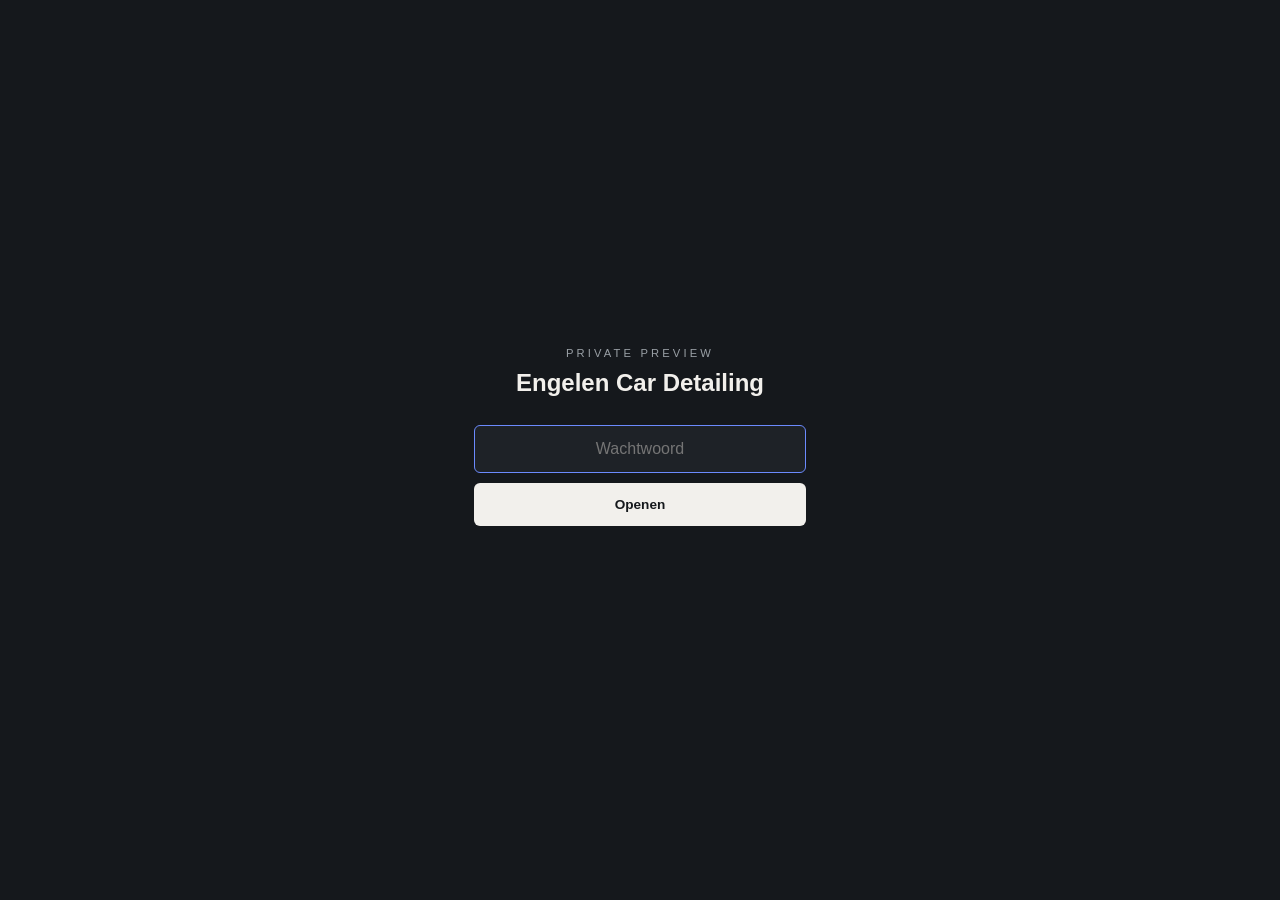
==== commit 37ec096d: "Preview achter wachtwoord (AES-GCM), repo publiek maar inhoud niet leesbaar" ====
--- a/diensten.html
+++ b/diensten.html
@@ -1,309 +1,66 @@
 <!DOCTYPE html>
 <html lang="nl">
 <head>
-<meta charset="utf-8">
-<meta name="viewport" content="width=device-width, initial-scale=1, viewport-fit=cover">
-<title>Diensten en prijzen &mdash; Engelen Car Detailing</title>
-<meta name="description" content="Alle behandelingen van Engelen Car Detailing met de volledige stappenlijst per pakket: exterieur, interieur, complete pakketten, op locatie, polijsten en coating.">
-<meta name="robots" content="noindex, nofollow">
-<meta property="og:title" content="Diensten en prijzen &mdash; Engelen Car Detailing">
-<meta property="og:description" content="Alle behandelingen van Engelen Car Detailing met de volledige stappenlijst per pakket: exterieur, interieur, complete pakketten, op locatie, polijsten en coating.">
-<meta property="og:type" content="website">
-<meta property="og:locale" content="nl_NL">
-<meta name="theme-color" content="#0A0A0B">
-<meta name="color-scheme" content="dark">
-<link rel="icon" href="assets/beeld/favicon.png" type="image/png">
-<script>document.documentElement.className+=" js-aan";</script>
-<link rel="preload" as="font" type="font/woff2" href="assets/fonts/instrument-sans-latin.woff2" crossorigin>
-<style>@font-face{font-family:"Instrument Sans";src:url("assets/fonts/instrument-sans-latin.woff2") format("woff2");font-weight:400 700;font-display:swap;unicode-range:U+0000-00FF,U+0131,U+0152-0153,U+02BB-02BC,U+02C6,U+02DA,U+02DC,U+0304,U+0308,U+0329,U+2000-206F,U+20AC,U+2122,U+2191,U+2193,U+2212,U+2215,U+FEFF,U+FFFD}@font-face{font-family:"Instrument Sans";src:url("assets/fonts/instrument-sans-latin-ext.woff2") format("woff2");font-weight:400 700;font-display:swap;unicode-range:U+0100-02BA,U+02BD-02C5,U+02C7-02CC,U+02CE-02D7,U+02DD-02FF,U+0304,U+0308,U+0329,U+1D00-1DBF,U+1E00-1E9F,U+1EF2-1EFF,U+2020,U+20A0-20AB,U+20AD-20C0,U+2113,U+2C60-2C7F,U+A720-A7FF}:root{--font:"Instrument Sans";--accent:#A27E30;--accent-tekst:#A68131;--accent-logo:#C2993E}</style>
-<link rel="stylesheet" href="assets/stijl.css?v=c4cd41fc">
-<script type="application/ld+json">
-{"@context":"https://schema.org","@type":"AutoWash",
- "name":"Engelen Car Detailing en Products","url":"https://www.engelencardetailing.nl/",
- "telephone":"+31610539210","email":"engelencardetailing@gmail.com","identifier":"KvK 42060416",
- "slogan":"Waar perfectie voorop staat",
- "address":{"@type":"PostalAddress","streetAddress":"Margrietstraat 43",
-   "postalCode":"4711 HL","addressLocality":"St. Willebrord","addressCountry":"NL"},
- "openingHoursSpecification":[{"@type":"OpeningHoursSpecification","dayOfWeek":["Saturday"],"opens":"08:00","closes":"15:00"}],
- "sameAs":["https://instagram.com/Engelen_car_detailing","https://tiktok.com/@Engelen_Car_Detailing"],
- "makesOffer":[{"@type":"Offer","name":"Exterieur detailing","price":"34.95","priceCurrency":"EUR"}, {"@type":"Offer","name":"Interieur detailing","price":"119.95","priceCurrency":"EUR"}, {"@type":"Offer","name":"Pakketten","price":"153.95","priceCurrency":"EUR"}, {"@type":"Offer","name":"Wagenpark en zakelijk","price":"142","priceCurrency":"EUR"}, {"@type":"Offer","name":"Polijsten en lakcorrectie","price":"181.44","priceCurrency":"EUR"}, {"@type":"Offer","name":"Coatings","price":"74.95","priceCurrency":"EUR"}]}
-</script>
-
+<meta charset="UTF-8" />
+<meta name="viewport" content="width=device-width, initial-scale=1.0" />
+<meta name="robots" content="noindex, nofollow" />
+<title>Engelen Car Detailing — private preview</title>
+<style>
+  *{margin:0;box-sizing:border-box}
+  body{min-height:100svh;display:flex;align-items:center;justify-content:center;
+    font-family:-apple-system,BlinkMacSystemFont,"Segoe UI",sans-serif;color:#f2f0ec;
+    background:#15181c}
+  .card{text-align:center;padding:0 24px;max-width:380px;width:100%}
+  p.kick{font-size:.7rem;letter-spacing:.28em;text-transform:uppercase;color:#9aa0a6}
+  h1{font-size:1.5rem;font-weight:600;margin-top:10px}
+  form{margin-top:28px;display:flex;flex-direction:column;gap:10px}
+  input{padding:14px 16px;background:#1e2227;border:1px solid #3a3f46;border-radius:6px;
+    color:#f2f0ec;font-size:1rem;text-align:center}
+  input:focus{outline:none;border-color:#6b8afd}
+  button{padding:14px;background:#f2f0ec;color:#15181c;border:none;border-radius:6px;
+    cursor:pointer;font-size:.85rem;font-weight:600}
+  button:disabled{opacity:.5;cursor:default}
+  .err{min-height:1.2em;margin-top:12px;font-size:.82rem;color:#ff8a80;opacity:0}
+  .err.show{opacity:1}
+</style>
 </head>
 <body>
-<a class="overslaan" href="#hoofd">Naar de hoofdinhoud</a>
-<header class="kop">
-  <div class="kop-rand" aria-hidden="true"></div>
-  <div class="kop-binnen">
-    <nav class="pil" aria-label="Hoofdmenu">
-      <a class="pil-merk" href="index.html" aria-label="Engelen Car Detailing, naar boven">
-        <img src="assets/beeld/logo-lockup-240.png" alt="" width="88" height="48">
-      </a>
-      <ul class="pil-links"><li><a href="diensten.html" aria-current="page">Diensten</a></li><li><a href="index.html#werk">Werk</a></li><li><a href="shop.html">Shop</a></li><li><a href="index.html#contact">Contact</a></li></ul>
-      <div class="pil-actie"><a class="knop" href="https://api.whatsapp.com/send?phone=31610539210&text=Hoi%20Engelen%2C%20ik%20wil%20graag%20een%20behandeling%20plannen.%20Auto%3A%20%5Bmerk%20en%20type%5D." rel="noopener">Plan je behandeling</a><a class="knop knop-glas mand-knop" href="shop.html"><svg class="ico" viewBox="0 0 20 20" width="18" height="18" aria-hidden="true" fill="none" stroke="currentColor" stroke-width="1.5" stroke-linecap="round" stroke-linejoin="round"><path d="M3.5 6h13l-1.1 8.4a1.6 1.6 0 0 1-1.6 1.4H6.2a1.6 1.6 0 0 1-1.6-1.4Z"/><path d="M7 6V5.2a3 3 0 0 1 6 0V6"/></svg><span>Winkelwagen</span>
-          <span class="mand-teller" hidden>0</span></a></div>
-      <a class="pil-mand mand-knop" href="shop.html" aria-label="Winkelwagen"><svg class="ico" viewBox="0 0 20 20" width="18" height="18" aria-hidden="true" fill="none" stroke="currentColor" stroke-width="1.5" stroke-linecap="round" stroke-linejoin="round"><path d="M3.5 6h13l-1.1 8.4a1.6 1.6 0 0 1-1.6 1.4H6.2a1.6 1.6 0 0 1-1.6-1.4Z"/><path d="M7 6V5.2a3 3 0 0 1 6 0V6"/></svg><span class="mand-teller" hidden>0</span></a>
-      <button class="pil-hamburger" type="button" aria-expanded="false"
-              aria-controls="site-menu" aria-label="Menu openen"><span></span></button>
-    </nav>
-    <div class="paneel" id="site-menu">
-      <a href="diensten.html" aria-current="page">Diensten</a><a href="index.html#werk">Werk</a><a href="shop.html">Shop</a><a href="index.html#contact">Contact</a>
-      <div class="paneel-voet">
-        <a class="knop" href="https://api.whatsapp.com/send?phone=31610539210&text=Hoi%20Engelen%2C%20ik%20wil%20graag%20een%20behandeling%20plannen.%20Auto%3A%20%5Bmerk%20en%20type%5D." rel="noopener">Plan je behandeling</a>
-        <a class="knop knop-glas mand-knop" href="shop.html"><svg class="ico" viewBox="0 0 20 20" width="18" height="18" aria-hidden="true" fill="none" stroke="currentColor" stroke-width="1.5" stroke-linecap="round" stroke-linejoin="round"><path d="M3.5 6h13l-1.1 8.4a1.6 1.6 0 0 1-1.6 1.4H6.2a1.6 1.6 0 0 1-1.6-1.4Z"/><path d="M7 6V5.2a3 3 0 0 1 6 0V6"/></svg><span>Winkelwagen</span>
-          <span class="mand-teller" hidden>0</span></a>
-      </div>
-    </div>
-  </div>
-</header>
-<div class="aankondiging" data-sectie="aankondiging"><span>Zaterdag 08:00 – 15:00</span><span>Maandag t/m vrijdag op afspraak</span><span>Ook op locatie</span></div>
-<main id="hoofd">
-<section class="paginakop midden" data-sectie="paginakop">
-  <div class="omhulsel">
-    <h1 class="display">Alles wat er<br>in een pakket zit.</h1>
-    <p class="lood">Per behandeling staat hieronder de volledige stappenlijst, zoals hij op hun prijslijst staat. Alle bedragen gelden vanaf.</p>
-  </div>
-</section><section data-sectie="dienstankers">
-  <div class="omhulsel"><div class="ankers reveal"><a class="optie" href="#exterieur">Exterieur detailing</a><a class="optie" href="#interieur">Interieur detailing</a><a class="optie" href="#pakketten">Pakketten</a><a class="optie" href="#locatie">Wagenpark &amp; zakelijk</a><a class="optie" href="#polijsten">Polijsten &amp; lakcorrectie</a><a class="optie" href="#coating">Coatings</a></div></div>
-</section><section class="sectie dienstblok" id="exterieur" data-sectie="dienst-exterieur">
-    <div class="omhulsel">
-      <div class="sectie-kop reveal">
-      <h2 class="kop-2">Exterieur detailing</h2>
-      <p class="lood">Velgen, voorwas, krasvrij wassen, deurlijsten, kleien en drogen. Te kiezen als Goud of Diamant. Vanaf €&nbsp;34,95.</p>
-    </div>
-      <div class="vlak vlak-foto dienstkop-beeld reveal"><img src="assets/beeld/werk-hand-1000.webp" srcset="assets/beeld/werk-hand-700.webp 700w, assets/beeld/werk-hand-1000.webp 1000w" sizes="(max-width: 1240px) 100vw, 1240px" alt="Exterieur detailing" loading="lazy" decoding="async"></div>
-      <div class="pakketten reveal-rij"><article class="vlak til pakket">
-        
-        <h3 class="kop-3">Goud</h3>
-        <p class="bedrag"><span class="label">Vanaf</span> <b class="cijfer">€&nbsp;34,95</b></p>
-        <p class="pakket-aantal meta">7 onderdelen</p>
-        <ul><li>Velgen reinigen</li><li>Voorwas</li><li>Krasvrij wassen</li><li>Drogen van de lak</li><li>Ramen exterieur streeploos</li><li>Deurlijsten reinigen</li><li>Kleien van de lak</li></ul>
-      </article><article class="vlak til pakket pakket-vol">
-        <span class="pakket-merk">Meeste stappen</span>
-        <h3 class="kop-3">Diamant</h3>
-        <p class="bedrag"><span class="label">Vanaf</span> <b class="cijfer">€&nbsp;54,95</b></p>
-        <p class="pakket-aantal meta">9 onderdelen</p>
-        <ul><li>Velgen reinigen</li><li>Voorwas</li><li>Krasvrij wassen</li><li>Deurlijsten reinigen</li><li>Kleien van de lak</li><li>Metaaldeeltjes op de lak verwijderen</li><li>Hang- en sluitwerk reinigen</li><li>Drogen van de lak</li><li>Ramen exterieur streeploos</li></ul>
-      </article></div>
-      <p class="midden knoprij">
-        <a class="knop" href="https://api.whatsapp.com/send?phone=31610539210&text=Hoi%20Engelen%2C%20ik%20heb%20een%20vraag%20over%20Exterieur%20detailing%20%28vanaf%20%E2%82%AC%2034%2C95%29.%20Auto%3A%20%5Bmerk%20en%20type%5D." rel="noopener">Vraag exterieur detailing aan</a></p>
-    </div>
-  </section><section class="sectie dienstblok" id="interieur" data-sectie="dienst-interieur">
-    <div class="omhulsel">
-      <div class="sectie-kop reveal">
-      <h2 class="kop-2">Interieur detailing</h2>
-      <p class="lood">Stofzuigen, deurpanelen, lederen delen, middenconsole, dashboard, stuurwiel en matten. Vanaf €&nbsp;119,95.</p>
-    </div>
-      <div class="vlak vlak-foto dienstkop-beeld reveal"><img src="assets/beeld/werk-interieur-1000.webp" srcset="assets/beeld/werk-interieur-700.webp 700w, assets/beeld/werk-interieur-1000.webp 1000w" sizes="(max-width: 1240px) 100vw, 1240px" alt="Interieur detailing" loading="lazy" decoding="async"></div>
-      <div class="pakketten reveal-rij"><article class="vlak til pakket">
-        
-        <h3 class="kop-3">Goud</h3>
-        <p class="bedrag"><span class="label">Vanaf</span> <b class="cijfer">€&nbsp;119,95</b></p>
-        <p class="pakket-aantal meta">7 onderdelen</p>
-        <ul><li>Stofzuigen</li><li>Deurpanelen behandelen</li><li>Lederen delen behandelen</li><li>Middenconsole reinigen</li><li>Dashboard en stuurwiel reinigen</li><li>Matten behandelen</li><li>Ramen streeploos</li></ul>
-      </article><article class="vlak til pakket pakket-vol">
-        <span class="pakket-merk">Meeste stappen</span>
-        <h3 class="kop-3">Diamant</h3>
-        <p class="bedrag"><span class="label">Vanaf</span> <b class="cijfer">€&nbsp;139,95</b></p>
-        <p class="pakket-aantal meta">10 onderdelen</p>
-        <ul><li>Stofzuigen</li><li>Deurpanelen behandelen</li><li>Lederen delen behandelen</li><li>Middenconsole reinigen</li><li>Dashboard en stuurwiel reinigen</li><li>Matten behandelen</li><li>Lederen delen voeden</li><li>Plastic delen behandelen</li><li>Lederen of stoffen zetels reinigen</li><li>Ramen streeploos</li></ul>
-      </article></div>
-      <p class="midden knoprij">
-        <a class="knop" href="https://api.whatsapp.com/send?phone=31610539210&text=Hoi%20Engelen%2C%20ik%20heb%20een%20vraag%20over%20Interieur%20detailing%20%28vanaf%20%E2%82%AC%20119%2C95%29.%20Auto%3A%20%5Bmerk%20en%20type%5D." rel="noopener">Vraag interieur detailing aan</a></p>
-    </div>
-  </section><section class="sectie dienstblok" id="pakketten" data-sectie="dienst-pakketten">
-    <div class="omhulsel">
-      <div class="sectie-kop reveal">
-      <h2 class="kop-2">Pakketten</h2>
-      <p class="lood">Binnen en buiten in één afspraak. Het Showroom-pakket bevat bovendien polijsten in één stap. Vanaf €&nbsp;153,95.</p>
-    </div>
-      <div class="vlak vlak-foto dienstkop-beeld reveal"><img src="assets/beeld/werk-cla-1000.webp" srcset="assets/beeld/werk-cla-700.webp 700w, assets/beeld/werk-cla-1000.webp 1000w" sizes="(max-width: 1240px) 100vw, 1240px" alt="Pakketten" loading="lazy" decoding="async"></div>
-      <div class="pakketten reveal-rij"><article class="vlak til pakket">
-        
-        <h3 class="kop-3">Goud</h3>
-        <p class="bedrag"><span class="label">Vanaf</span> <b class="cijfer">€&nbsp;153,95</b></p>
-        <p class="pakket-aantal meta">13 onderdelen</p>
-        <ul><li>Velgen reinigen</li><li>Voorwas</li><li>Krasvrij wassen</li><li>Deurlijsten reinigen</li><li>Kleien van de lak</li><li>Drogen van de lak</li><li>Ramen streeploos</li><li>Stofzuigen</li><li>Deurpanelen behandelen</li><li>Lederen delen behandelen</li><li>Middenconsole reinigen</li><li>Dashboard en stuurwiel reinigen</li><li>Matten behandelen</li></ul>
-      </article><article class="vlak til pakket pakket-vol">
-        <span class="pakket-merk">Meeste stappen</span>
-        <h3 class="kop-3">Diamant</h3>
-        <p class="bedrag"><span class="label">Vanaf</span> <b class="cijfer">€&nbsp;192,95</b></p>
-        <p class="pakket-aantal meta">18 onderdelen</p>
-        <ul><li>Velgen reinigen</li><li>Voorwas</li><li>Krasvrij wassen</li><li>Deurlijsten reinigen</li><li>Kleien van de lak</li><li>Metaaldeeltjes van de lak verwijderen</li><li>Hang- en sluitwerk reinigen</li><li>Drogen van de lak</li><li>Lederen delen voeden</li><li>Ramen streeploos</li><li>Stofzuigen</li><li>Deurpanelen behandelen</li><li>Lederen delen behandelen</li><li>Middenconsole reinigen</li><li>Dashboard en stuurwiel reinigen</li><li>Matten behandelen</li><li>Plastic delen behandelen</li><li>Lederen of stoffen zetels reinigen</li></ul>
-      </article><article class="vlak til pakket">
-        
-        <h3 class="kop-3">Showroom</h3>
-        <p class="bedrag"><span class="label">Vanaf</span> <b class="cijfer">€&nbsp;295,-</b></p>
-        <p class="pakket-aantal meta">12 onderdelen</p>
-        <ul><li>Het complete Diamant-wasparket</li><li>Velgen grondig reinigen</li><li>Krasvrije handwas met het 2-emmersysteem</li><li>Kleien van de lak</li><li>Het complete Diamant-interieurpakket</li><li>Stofzuigen</li><li>Deurpanelen en dashboard behandelen</li><li>Middenconsole en stuurwiel reinigen</li><li>Lederen of stoffen zetels reinigen</li><li>Lederen delen voeden en behandelen</li><li>Polijsten in één stap</li><li>Sealende coating met bescherming tot 4 maanden</li></ul>
-      </article></div>
-      <p class="midden knoprij">
-        <a class="knop" href="https://api.whatsapp.com/send?phone=31610539210&text=Hoi%20Engelen%2C%20ik%20heb%20een%20vraag%20over%20Pakketten%20%28vanaf%20%E2%82%AC%20153%2C95%29.%20Auto%3A%20%5Bmerk%20en%20type%5D." rel="noopener">Vraag pakketten aan</a></p>
-    </div>
-  </section><section class="sectie dienstblok" id="locatie" data-sectie="dienst-locatie">
-    <div class="omhulsel">
-      <div class="sectie-kop reveal">
-      <h2 class="kop-2">Wagenpark en zakelijk</h2>
-      <p class="lood">Wij komen naar jou toe, ook voor een wagenpark. Maandelijks één of twee keer, in overleg. Vanaf €&nbsp;142,-.</p>
-    </div>
-      <div class="vlak vlak-foto dienstkop-beeld reveal"><img src="assets/beeld/werk-bus-1000.webp" srcset="assets/beeld/werk-bus-700.webp 700w, assets/beeld/werk-bus-1000.webp 1000w" sizes="(max-width: 1240px) 100vw, 1240px" alt="Wagenpark en zakelijk" loading="lazy" decoding="async"></div>
-      <div class="pakketten reveal-rij"><article class="vlak til pakket">
-        
-        <h3 class="kop-3">Goud</h3>
-        <p class="bedrag"><span class="label">Vanaf</span> <b class="cijfer">€&nbsp;142,-</b></p>
-        <p class="pakket-aantal meta">14 onderdelen</p>
-        <ul><li>Velgen reinigen</li><li>Voorwas</li><li>Krasvrij wassen</li><li>Deurlijsten reinigen</li><li>Kleien van de lak</li><li>Drogen van de lak</li><li>Ramen streeploos</li><li>Stofzuigen</li><li>Deurpanelen behandelen</li><li>Lederen delen behandelen</li><li>Middenconsole reinigen</li><li>Dashboard en stuurwiel reinigen</li><li>Matten behandelen</li><li>Maandelijks één of twee keer reinigen</li></ul>
-      </article><article class="vlak til pakket pakket-vol">
-        <span class="pakket-merk">Meeste stappen</span>
-        <h3 class="kop-3">Diamant</h3>
-        <p class="bedrag"><span class="label">Vanaf</span> <b class="cijfer">€&nbsp;177,95</b></p>
-        <p class="pakket-aantal meta">19 onderdelen</p>
-        <ul><li>Velgen reinigen</li><li>Voorwas</li><li>Krasvrij wassen</li><li>Deurlijsten reinigen</li><li>Kleien van de lak</li><li>Metaaldeeltjes van de lak verwijderen</li><li>Hang- en sluitwerk reinigen</li><li>Drogen van de lak</li><li>Lederen delen voeden</li><li>Ramen streeploos</li><li>Stofzuigen</li><li>Deurpanelen behandelen</li><li>Lederen delen behandelen</li><li>Middenconsole reinigen</li><li>Dashboard en stuurwiel reinigen</li><li>Matten behandelen</li><li>Plastic delen behandelen</li><li>Lederen of stoffen zetels reinigen</li><li>Maandelijks één of twee keer reinigen</li></ul>
-      </article><article class="vlak til pakket">
-        
-        <h3 class="kop-3">Ultimate V.I.P.</h3>
-        <p class="bedrag"><b>Op aanvraag</b></p>
-        <p class="pakket-aantal meta">3 onderdelen</p>
-        <ul><li>Platinum-pakket</li><li>Twee keer per maand</li><li>Exclusieve behandeling</li></ul>
-      </article></div>
-      <p class="midden knoprij">
-        <a class="knop" href="https://api.whatsapp.com/send?phone=31610539210&text=Hoi%20Engelen%2C%20ik%20heb%20een%20vraag%20over%20Wagenpark%20en%20zakelijk%20%28vanaf%20%E2%82%AC%20142%2C-%29.%20Auto%3A%20%5Bmerk%20en%20type%5D." rel="noopener">Vraag wagenpark en zakelijk aan</a></p>
-    </div>
-  </section><section class="sectie dienstblok" id="polijsten" data-sectie="dienst-polijsten">
-    <div class="omhulsel">
-      <div class="sectie-kop reveal">
-      <h2 class="kop-2">Polijsten en lakcorrectie</h2>
-      <p class="lood">Lakcorrectie in één, twee of drie stappen. Verwijdert krassen, swirls en doffe plekken. Vanaf €&nbsp;181,44.</p>
-    </div>
-      <div class="vlak vlak-foto dienstkop-beeld reveal"><img src="assets/beeld/werk-polijsten-1000.webp" srcset="assets/beeld/werk-polijsten-700.webp 700w, assets/beeld/werk-polijsten-1000.webp 1000w" sizes="(max-width: 1240px) 100vw, 1240px" alt="Polijsten en lakcorrectie" loading="lazy" decoding="async"></div>
-      <div class="pakketten reveal-rij"><article class="vlak til pakket">
-        
-        <h3 class="kop-3">1 stap</h3>
-        <p class="bedrag"><span class="label">Vanaf</span> <b class="cijfer">€&nbsp;181,44</b></p>
-        <p class="pakket-aantal meta">5 onderdelen</p>
-        <ul><li>Exterieur Platinum-pakket</li><li>Ontvetten van de lak</li><li>Lichte lakcorrectie, stap 1</li><li>Zorgt voor een diepe glans</li><li>Herstelt lichte lakdefecten</li></ul>
-      </article><article class="vlak til pakket">
-        
-        <h3 class="kop-3">2 stappen</h3>
-        <p class="bedrag"><span class="label">Vanaf</span> <b class="cijfer">€&nbsp;279,95</b></p>
-        <p class="pakket-aantal meta">6 onderdelen</p>
-        <ul><li>Exterieur Platinum-pakket</li><li>Ontvetten van de lak</li><li>Middelzware lakcorrectie, stap 1</li><li>Lichte lakcorrectie, stap 2</li><li>Verwijdert krassen en swirls</li><li>Herstelt middelzware lakdefecten</li></ul>
-      </article><article class="vlak til pakket pakket-vol">
-        <span class="pakket-merk">Meeste stappen</span>
-        <h3 class="kop-3">3 stappen</h3>
-        <p class="bedrag"><span class="label">Vanaf</span> <b class="cijfer">€&nbsp;349,95</b></p>
-        <p class="pakket-aantal meta">7 onderdelen</p>
-        <ul><li>Exterieur Platinum-pakket</li><li>Ontvetten van de lak</li><li>Zware lakcorrectie, stap 1</li><li>Middelzware lakcorrectie, stap 2</li><li>Lichte lakcorrectie, stap 3</li><li>Verwijdert krassen en swirls</li><li>Herstelt zware lakdefecten</li></ul>
-      </article></div>
-      <p class="midden knoprij">
-        <a class="knop" href="https://api.whatsapp.com/send?phone=31610539210&text=Hoi%20Engelen%2C%20ik%20heb%20een%20vraag%20over%20Polijsten%20en%20lakcorrectie%20%28vanaf%20%E2%82%AC%20181%2C44%29.%20Auto%3A%20%5Bmerk%20en%20type%5D." rel="noopener">Vraag polijsten en lakcorrectie aan</a></p>
-    </div>
-  </section><section class="sectie dienstblok" id="coating" data-sectie="dienst-coating">
-    <div class="omhulsel">
-      <div class="sectie-kop reveal">
-      <h2 class="kop-2">Coatings</h2>
-      <p class="lood">Van een sealant die vier maanden beschermt tot een NANO-coating in twee lagen die drie jaar meegaat. Vanaf €&nbsp;74,95.</p>
-    </div>
-      <div class="vlak vlak-foto dienstkop-beeld reveal"><img src="assets/beeld/werk-wiel-700.webp" srcset="assets/beeld/werk-wiel-700.webp 700w" sizes="(max-width: 1240px) 100vw, 1240px" alt="Coatings" loading="lazy" decoding="async"></div>
-      <div class="pakketten reveal-rij"><article class="vlak til pakket">
-        
-        <h3 class="kop-3">Reload 2.0</h3>
-        <p class="bedrag"><span class="label">Vanaf</span> <b class="cijfer">€&nbsp;74,95</b></p>
-        <p class="pakket-aantal meta">5 onderdelen</p>
-        <ul><li>Sealende coating</li><li>Beschermt de lak 4 maanden</li><li>Diepe glans</li><li>Diamant exterieurpakket</li><li>Aanbrengen Reload 2.0</li></ul>
-      </article><article class="vlak til pakket pakket-vol">
-        <span class="pakket-merk">Meeste stappen</span>
-        <h3 class="kop-3">Carnauba Wax</h3>
-        <p class="bedrag"><span class="label">Vanaf</span> <b class="cijfer">€&nbsp;89,95</b></p>
-        <p class="pakket-aantal meta">6 onderdelen</p>
-        <ul><li>Wax</li><li>Beschermt tegen regen, UV-straling en vervuiling</li><li>Diepe glans</li><li>Beschermt 6 maanden</li><li>Diamant exterieurpakket</li><li>Professioneel uitharden</li></ul>
-      </article><article class="vlak til pakket">
-        
-        <h3 class="kop-3">Velgencoating</h3>
-        <p class="bedrag"><span class="label">Vanaf</span> <b class="cijfer">€&nbsp;149,95</b></p>
-        <p class="pakket-aantal meta">4 onderdelen</p>
-        <ul><li>Beschermt tegen UV, zure regen, remstof en pekel</li><li>Hydrofoob, vuil hecht minder snel</li><li>In één laag aangebracht</li><li>Beschermt 1 jaar</li></ul>
-      </article><article class="vlak til pakket">
-        
-        <h3 class="kop-3">CQ2 keramisch</h3>
-        <p class="bedrag"><b>Op aanvraag</b></p>
-        <p class="pakket-aantal meta">6 onderdelen</p>
-        <ul><li>Keramische coating</li><li>Beschermt tegen UV, zure regen, kleine krasjes en pekel</li><li>Hydrofoob, vuil hecht minder snel</li><li>Beschermt 2 jaar</li><li>Polijsten en ontvetten vooraf</li><li>Professioneel uitharden</li></ul>
-      </article><article class="vlak til pakket">
-        
-        <h3 class="kop-3">NANO Diamant</h3>
-        <p class="bedrag"><b>Op aanvraag</b></p>
-        <p class="pakket-aantal meta">6 onderdelen</p>
-        <ul><li>NANO-coating</li><li>In twee lagen aangebracht</li><li>Maakt de lak vijf punten harder</li><li>Beschermt 3 jaar</li><li>Polijsten en ontvetten vooraf</li><li>Professioneel uitharden na elke laag</li></ul>
-      </article></div>
-      <p class="midden knoprij">
-        <a class="knop" href="https://api.whatsapp.com/send?phone=31610539210&text=Hoi%20Engelen%2C%20ik%20heb%20een%20vraag%20over%20Coatings%20%28vanaf%20%E2%82%AC%2074%2C95%29.%20Auto%3A%20%5Bmerk%20en%20type%5D." rel="noopener">Vraag coatings aan</a></p>
-    </div>
-  </section><section class="sectie-kort" data-sectie="cta">
-  <div class="omhulsel omhulsel-smal">
-    <div class="vlak vlak-groot cta-band reveal">
-      <h2 class="kop-2">Benieuwd wat jouw auto nodig heeft?</h2>
-      <p class="lood">Stuur een bericht met het merk, het type en wat je gedaan wilt hebben.</p>
-      <a class="knop" href="https://api.whatsapp.com/send?phone=31610539210&text=Hoi%20Engelen%2C%20ik%20wil%20graag%20een%20behandeling%20plannen.%20Auto%3A%20%5Bmerk%20en%20type%5D." rel="noopener">Stuur ons een WhatsApp</a>
-    </div>
-  </div>
-</section><section class="sectie" id="contact" data-sectie="contact">
-  <div class="omhulsel omhulsel-smal">
-    <div class="sectie-kop reveal">
-      <h2 class="kop-2">Even overleggen<br>wat jouw auto nodig heeft?</h2>
-      <p class="lood">Stuur een bericht met het merk, het type en wat je eraan gedaan wilt hebben. Bellen mag ook.</p>
-    </div>
-    <div class="hero-acties reveal">
-      <a class="knop" href="https://api.whatsapp.com/send?phone=31610539210" rel="noopener">WhatsApp</a>
-      <a class="knop knop-glas" href="tel:+31610539210">06-10539210</a>
-    </div>
-    <div class="contact reveal-rij">
-      <div class="vlak">
-        <p class="label">Adres</p>
-        <p class="contact-regel">Margrietstraat 43<br>4711 HL St. Willebrord</p>
-        <p class="label label-los">E-mail</p>
-        <p class="contact-regel"><a href="mailto:engelencardetailing@gmail.com">engelencardetailing@gmail.com</a></p>
-      </div>
-      <div class="vlak">
-        <p class="label">Openingstijden</p>
-        <div class="tijden"><div><span>Maandag t/m vrijdag</span><span class="cijfer">Op afspraak</span></div><div><span>Zaterdag</span><span class="cijfer">08:00 – 15:00</span></div><div><span>Zondag</span><span class="cijfer">Gesloten</span></div></div>
-      </div>
-    </div>
-  </div>
-</section>
-</main>
-<footer class="voet" data-sectie="voet">
-  <div class="omhulsel midden">
-    <img src="assets/beeld/logo-lockup-240.png" alt="Engelen Car Detailing &amp; Products" width="110" height="60">
-    <p class="meta voet-regel">Car detailing &amp; products uit St. Willebrord. Waar perfectie voorop staat.</p>
-    <ul class="voet-menu"><li><a href="diensten.html">Diensten</a></li><li><a href="index.html#werk">Werk</a></li><li><a href="shop.html">Shop</a></li><li><a href="index.html#contact">Contact</a></li></ul>
-    <ul class="voet-menu">
-      <li><a href="tel:+31610539210">06-10539210</a></li>
-      <li><a href="mailto:engelencardetailing@gmail.com">engelencardetailing@gmail.com</a></li>
-      <li><a href="https://instagram.com/Engelen_car_detailing" rel="noopener">Instagram</a></li>
-      <li><a href="https://tiktok.com/@Engelen_Car_Detailing" rel="noopener">TikTok</a></li>
-    </ul>
-    <p class="voet-onder"><span>&copy; 2026 Engelen Car Detailing &amp; Products &mdash; KvK 42060416</span>
-      <span>Margrietstraat 43, 4711 HL St. Willebrord</span></p>
-  </div>
-</footer>
-<a class="wa-zweef" href="https://api.whatsapp.com/send?phone=31610539210&text=Hoi%20Engelen%2C%20ik%20wil%20graag%20een%20behandeling%20plannen.%20Auto%3A%20%5Bmerk%20en%20type%5D." rel="noopener"><svg class="ico" viewBox="0 0 20 20" width="18" height="18" aria-hidden="true" fill="none" stroke="currentColor" stroke-width="1.5" stroke-linecap="round" stroke-linejoin="round"><path d="M10 3a7 7 0 0 0-6 10.6L3 17l3.5-1A7 7 0 1 0 10 3Z"/><path d="M7.2 8.6a3.8 3.8 0 0 0 4.2 4.2"/></svg><span>WhatsApp</span></a>
-<div class="mand-scherm" id="mand-scherm" data-mand-sluit aria-hidden="true"></div>
-<aside class="mand" id="mand" aria-label="Winkelwagen">
-  <div class="mand-kop">
-    <b>Winkelwagen</b>
-    <button class="mand-sluit" type="button" data-mand-sluit aria-label="Sluiten"><span></span></button>
-  </div>
-  <ul class="mand-lijst" id="mand-lijst"></ul>
-  <div class="mand-upsell" id="mand-upsell" hidden></div>
-  <div class="mand-voet">
-    <div class="mand-totaal"><span>Totaal</span><span id="mand-totaal" class="cijfer">€&nbsp;0,00</span></div>
-    <p class="meta">Dit is een voorbeeldpagina; er wordt niets besteld en niets betaald.</p>
-    <button class="knop" type="button" data-mand-sluit>Verder kijken</button>
-  </div>
-</aside>
-<script type="application/json" id="bundel-data">{"bundels": [{"id": "ENG-BUNDEL", "naam": "Engelen Car Detailing Bundel", "cent": 7495, "foto": "bundel", "bevat": ["ENG-APC", "ENG-INT", "ENG-SNOW", "ENG-STAR", "ENG-RIMS"], "extra": ""}, {"id": "ENG-SET-SNOW", "naam": "SnowShampoo bundel", "cent": 2995, "foto": "snow-shampoo-set", "bevat": ["ENG-SNOW", "ENG-MITT"], "extra": ""}, {"id": "ENG-SET-INT", "naam": "Cleaninterior bundel", "cent": 1995, "foto": "clean-interior-set", "bevat": ["ENG-INT"], "extra": "twee kwasten"}], "producten": {"ENG-SNOW": {"naam": "Snow Shampoo", "cent": 1795, "foto": "snow-shampoo"}, "ENG-RIMS": {"naam": "Rims Cleaner", "cent": 1995, "foto": "rims-cleaner"}, "ENG-INT": {"naam": "Clean Interior", "cent": 1495, "foto": "clean-interior"}, "ENG-APC": {"naam": "All Purpose Cleaner", "cent": 1295, "foto": "all-purpose"}, "ENG-STAR": {"naam": "Star Glass", "cent": 1295, "foto": "star-glass"}, "ENG-MITT": {"naam": "Washmitt", "cent": 1495, "foto": "washmitt"}, "ENG-BUNDEL": {"naam": "Engelen Car Detailing Bundel", "cent": 7495, "foto": "bundel"}, "ENG-SET-SNOW": {"naam": "SnowShampoo bundel", "cent": 2995, "foto": "snow-shampoo-set"}, "ENG-SET-INT": {"naam": "Cleaninterior bundel", "cent": 1995, "foto": "clean-interior-set"}}}</script>
-<div class="balk-preview">Concept-preview &middot; ontwerp <b>Job Stolwerk</b> &middot; nog niet live</div>
-<script src="assets/site.js?v=c2912aa8" defer></script>
+<div class="card">
+  <p class="kick">Private preview</p>
+  <h1>Engelen Car Detailing</h1>
+  <form id="f">
+    <input id="pw" type="password" placeholder="Wachtwoord" autocomplete="off" autofocus />
+    <button id="btn" type="submit">Openen</button>
+  </form>
+  <p class="err" id="err"></p>
+</div>
+<script>
+const DATA={"s":"9JpaZmLFsfzR+SW0HXYu1w==","i":"xwArlaeGQLToBZ99","c":"YN7cDBsO5QfUsltdJo2Oqxy7MiiaIkE1tqBE/7sslwQdBiDWBvoqyYw1BUN2BCo61W/puuGtzPsub7JSq1QeCzR1KgNOsD1CZdZX3jxHTXVGaV+FPxNaukadlX5yK/SMeGZpmDwV7DvPZMEqy62C+7vuFoSh5qcBVsAb0JkCb7BZMWnTYndhrHAXNocdt8WW1r0G1DpCDqT8Sta5oBZ8CCL43tqdnRYF7Ka/[base64]/fqiRLaTViK1nHZv4fX8nYJ9CM/ShsvRB25+gUVs6jHQ71bJQetsdY0lOKM/tIIbllGIj6eGCw9gjzCw+dfXpG4oVLapDHWR6WYNt3IWDm4tfooTy0J0L4T+UlqrRd6QaBQYnKamyIiAPLl3gEc8Eeaq8hoxScFFkMb5hSKo6IciJkHBTsxudM9UmPBwGmm4rLj2GwRIqFF8BEzsO54tVtk1YwVKC1Yj1q6yJWxh+9Wpe0tmywdv+IFlcv1k42C42Ub/xxOeXjeu0INA9Td2g4QyrR2ik8mUTClJfaBs1jX33oOX2EfEwZig26Ybvjt95ichPXgdHy93DfRHLX1o/Gek5Cz7Njdk2fL1n5t45vDXciIRZHLWh8DNPsEaD9CrR/DPPHXV77Vl9ooohRAtvL9pw5goF76CeFioIHTuvpGXG0oUosqmgvI8KDZbBEb0Z8CajTVcbUHWfbNcYw7DalvFhslfykiEMGexnfvFefOyvNOItqsYhWrdIKAx3U0u8j7vOf6IDi6nJ7ctUk6qGgyFPSxTTvomd77kIwY0z9P1lJildOe0v1HW4dqNWdMGm1aWOrGF/D0+ERpUB/yyC6v/kTVAF5Pz4vzaSiIQPjBINPROtnVXxd6nNzFPDrDNTvgJ4egD4K+BT5WivWNzhkA0d541qtQz7x67K8nDp9VALk7npAyBC0BBpTmSLBZhfMMyR9kUW9+SM/cy001AhFco6rfQVDaQbCBJcpmDGQ7LTG7DF7g/SXFDCghC/amxC2InogdFYQECxH8D3b2L7yRwrBkvolB84AJVkH9wNCHN2TDyBuELcUk090CpD/lZZ9wufZeQarxkg25Rc0AppwQlZl6ikKRKBlFVKBphVw4Qd2OcCnMtx0ldNHzdYab/4nfzxfgOteZlQz9IWD9tArjqk8qPOYvdH/[base64]/DAWD1lWlyO4ohbwQqsbrYpwFPhoYua/qJEFdpi+b+y/RjhZTPFCpIsQ1gaFlfivmIO+1amE9kP2Yhr/9KCBi7qCIGXGZHUzj32tFYJHaXOc5uT63Q3MvVaQ0rtjylAeNw2UQ/Y+GXdebw8AwvmVRzWAQLTtVjGvm/lJMtxNhjEOsoZqC0EXa0F1bleG0IWbV1/ynd7drmYgNKVweCJCS3b9kI4f2zMNHdTUftWYYb9UiDFwf4/h6BSUdhOg8S0E0lxTnY3z5KwGGiD3ve8FpLs+XfPEwufIHX01OgsJNWjYWYUTCGvW9ReYAs8tZby6+g5uanYIDbHDGRjUrtwLpats1FRpXzfTPECSL8LmP9C3jwJ0G19V4mh95ohMindZp/bUvGO8fIigzwgp9ySSgJ9KRG0Hy59D5HiAmKFmwypOw3s5Xid7J+8YRVOs0z48yG84LzvQ9/ji6E9rq3J7/t4eAKLrSPEyJ8pNT0Jyyywl6YP3kF5Eeso4PNxfvVcNYbNQE9t+jTka8LgDFoBnAg/[base64]/7YU0gv7HkNhAsqbyQ9LpAAPS5Ksrx3VFwTM8oQ2R6uq9WA26N6KakpWv3YMrDu0RWJ/rcMbU4/E/B2jMc45CgeKL6zmLAbg0HH78lNaq8BsizdePtCUOhbxDc2bQJgfBdkE69Jhd14Fs4J3G82kEa5McklAmGZwCTOKJxopNNd0umbrtZ8dRLksQmMTnbOKo0oH1zo3A6wMqSsJNwgO/iytdlm5HlkAAzfokaHv8cr3Zv5yzIEhVx6PeqqLLHL/aq5hWR2O3BvIJP9f1ys9DreK1tSaZUo2Zw02EBN2Ylcysxm/8glZBEP/GVlOAT2MgissEtXjsHTTivA49qTYrgFBbhJCZ7Z7jek990G7442gS5ezIZZUOUzpvzoTtpPWGoF/Tiyx2hc/DVjdbmkgp4FudGkB9wL7AMXtupXOz0iNOMkJKS25D0CVjEmQT8znaXoCO3HLvqzzCw8hgXc2sxvzyzvXDckzmP+t+dgWdQTiZxX2mrQsJy2pl0NUpC+wjJjJ3MFlTsdrW+g+p1RKE2UrB/r0wa7HU+Hzf1d+8S52+/TjoEWxd6Mt0493Utq7BL1c8V2XXiFosrFGz+YYu7kh/2zufTLEJDbUDqOwjJk0Z0Ke+1mGVHnCvKh6BN40ie6S+41uSfV9J0F6RZCdWHbROSzDM3WbBKY/0CmsqwMFXBWDcjjdljztYTw1EqSTELcM6AwqR9XKvOIvztGVo2t1PBw040uSt4fZQiNXi6AzEQU6SQ3lLYvepLxj2k6lZQTZCzpwDgwWBpFgnXJg/2hW2Hy4qLMxgYSVUXIQeJhQY8CBSzzeShYXCSY0pANL88rv8LgnleZyzVx0Q5qwS04X3M2dC4oVy6+uz9sxBpJi5Zn4rmCp/r2HWR389aFLcmZOX0g2UEEHJ/webvfnndzEHMyDO9nm8DvS8EB91leTMAhdLk1CsauWatK0cIhGgohAAFaQOXvPbj7QrgaFNsEKTDxj6zfZANoN651sjM0/jhUVUTPmHouI444RqHJYvAs/p99If3qxusRqxbFigUmYqVFSyc+mpbwVs8dD4Dnly11bxqhVO9XwZKJNbU4he5HzYelC/9E8Ovqhpt2u4n5weP2ZzWLkrTuuwRVkGu7/VUV7nZj+tDAwJuHIJoad+3/091MOCRfCZsMMARg/vgEKz6G5eomKL4bE08GGMF2ypENAdzi8AgtPkM3eig6PnKD2Vsnu+RAosXa+WRrgIPnLuDapotvkUjo/pQZwDEBxMapwMlQQqKVp1hPw0goBkOn/4Ad8eJKhHjSYU0tGb8sMCbGS6K6MHHgfljxuc5xwo3UU+TPJgyymY9/ZELerW5PqK7Zfk2rMDxV7aeZH1ojURFisIAvbJYHR8yv5yzuCOpSjAxAZU5eHjG9WRvW9F8C1dmji3AChWnDIrF6f2c/Emv9ZZRL3y5UDvxjjWUitWF5/vq+5mnEW5YT9j5rh5Vik8BETUReX4R9Gd6vjPS11onym0HH5dQ6m/e74C3RTkG0Q1YPFlGK0BIw2CqHI5Dyyk1Xt3LNTb5J4bJt5Wq42+mPcE4UvrDEANQT3AeyvR7KHda+8dyMiivt+2Cl2HZ8HcNFqStSbnukmtdzd4PTlR6INQZwlHxqZoe2kjvAUHknzKSL+05m0HGOpx5FwUVbOustFtIykuUS/lQ9A8K4QpS3yhhrDaYEUd6bDRV21so3cpDLOiiaLJBcTi4ztefV+7ZrWG2i+1PwSe72Y/2w3g8QuQSnGDoImHME5B/IejVQFNS2kZPRlJ1GJcAzR2Ne/70DtnhgDEVu2EdJKDDmqaYagH7s4sMgeNSvjZz/pYUi3RzT3aakgNv1z9Pw4MYlgpuOsnfbIz5/T84KCUiGxp5clD5FKLxRKuBZJSuFatQw0SkaNA57eubI/Vnh64DjWAH4WbFapXG5Zo6VQjm3kmjidM9RA+wUKVNnjluOvHNoPbAGjW7Pvu5ZCL1CmA/zIFGsj9R5QFDWY5BrMVF38YSJsgDM6qrZccX+sitG4purq6D6Z4Ns6dxxVtC9i9i3YD9el3QfGPRaYc4JDy/VO8zLUpq+F3yiqm/OVnV8dxFowNwdkhG64BgXDnUA/Dif7DyTh9xKW/QTVGuqT7M800kneNnnC0PIhL5KPA5nBJnaiROdri6Nhjltz+sUP08qkWHFQLZRxblD+pJ4npIM896/NlFxftQ/k2RRbmo+va9Y1DVCMzMrB4c4PfQvZfThd9azUtTKgGT5JXF/SEaZj29hAQTsPuqgSng7SUoNJoJJcEN6XI4f4KDlhXf5wQtJxy4XE3UhAUP0PbxaGeglB9dz5OCT9M3MOUTnEsFiEwqiUAYEsunyTXnq42Wtz1BAUfWa7yMOqv/9rDjhWA9V8KatSaNvhRk0fRcvUPyVbsk0Wd84sCxDecwSdBiVtCb4CyCgiG6sJJg5Dy8y1cOJ6eQx8zyW/MH0q8mjfDOux2lpc2U2pojunW2/7ZSPdy93Ld+2HSgeQjc6oJHYgffvFuHev/5Zd7ihX7B27tTI5ofuiHUmCWFgI7YY97brOgClHHgeUQoNu/Fei/9hkg1HkhycPpX1Gz3m2mGSnEHTPjGCYsjkE3rLaXfJlge46ACKlUMA103AaoR203J++bQFZZnYLqRrT48uZtd/J7RK3LfTsTffsh9tF9UrZREa2qVwEGWSYs4XFZYZ2Jo6AwJi/KfqTf61y3N+rxRvZY6yg88u0bErYPVjVIemPnRLO1K6gYb655anOifxr8br1Zk4idB1xU49ntm+wPkLdDGKd8F63kW/G/6wPjPFve/SUf+AuO/D/mFsSOE7dKwevdfe0WR8N0llRMsROryXmCNkw553DBHL9oTcUbYbSgTgT2E2qleszaa2kHfSEDvhEm7GsyOeWK3/M0SKcLm6bn0FMuOotSJMQbVMRFRFPte8sKsCuKefBfMYBAMo7a9X4tnUlCTh/V9tw3IwqFoq0awkVVI9hRTU5PngHNEdhvxaQWI4xKSpkNmtsWXazKrL59ma8XFiIXSqEvzfGWbC3Zgnk4VUyITdLRI8w3Svrq/oHj499SksGjoc8ad2Os0nKY5wAwP30tOrjFft5siXLVmBzip/y9uTDAPDE8QB6botYEFcI/N2ZGfKI2buWJ09LGotJz3v9errB+Re8l6OU1EXQ6wrDChAqXntTVUdqK1bt6K7MACysKTndhcZgiaN4/7Y7Jy40XmQIt/ruii3smiYeCLwIiqKHQMQiW6ccxfdxAZswkp5Mpd8Pulxz/POYKPapSuvQ4HPFkyRD9qMviJuT+sc6oG3+8L7d+Rl+DVwuTJwFqyn9iW+P2ag+NPU1gE+PK/iMX6sL/hbf4EMSqtgQxu41q0lhEQUZkwrIMrFm0yxpJv+hjQum2kviBDqMTIrjdSBh3o5gH1g3QVEguGxv3NQPF2xiGHDkpmCIMx3OH822AT6PsHfUyfag5zrCML5T78xIpmwglaumKFM+2GdHWBPbMsDORGvZlgCqp2d6pAYDXlkTl3uD7mP//59IgAZoUYFMsi6m38I0yKJHevlo13/niwq0sWEoyMk5tNcGKk7AFynLjxpv+jWvc244zsl2TCVY4MkEyDoi6jk02tO7q7/vx9yPg0xWl+wi5uzMKbvCfuiP3uWTvTJATdQ3gtNUiQ8zTnx/To+3tkdMG92NEj1TGGSJGLa1Cb4t7X3yDpc/UgvCfTvmvnV6WZkIcTSHzrmTeSdp2h90kDIHKytIlFff68mjwy1nIRaW/2GCo+CG5VekuIqaURAJgXI1uZ0XcUYZvL42n84maOj5STSrmFnQd/loIS5DAOVUNb18EsO1eA2wK9vg/tkU6syTA9QbUnBJiAew2y4yMO6ZPSYL5tbF1hVhdxpCWbqXD/pMC7eR44RpYDQXPxtB7ngQP0Y2hThL+moENnAv3jaZ87MPPhIpsAMpuaGMApUwxYNHlpdiAeItu0eExwCGGHi1Q9sflFK2iT7Sxgvb4wKoAbKmfe7/KTUa9l3m50kJdSyYWBIMCAhTB9eiIUABzyG7zawOtNwANY/3YuTfWHI7UE2LOO9wg1CN2z/U8w8EsR0vzO7wxYRBYj2sdoPGje1L4rToeYRTTuNX0H6HY+I2uIOvrAv4vwS9PDpX+bAkXNB9cJk2W2qyzVgjOn6N286QKfEqpY20pB8JbjFrRSP4jrfK8k282ENJt24iTFv9t5qyEo4ViPtZ/wSxWj9mJ/YHqDaV0lNmiWAYMSC40tGC8cXwI8ouLbviyhLhd75ykv3W9HFXhZFI7jFSYfQwLeG1EWXE8FAniC/P1GUUD56EiZgaOh1GD4E/pd1e+PhMlr3c1LkhVARcJIA5yB5nVyPHbxFM4qUoViNh5ipsdMXH7AJX8ohsmte4anXY2BRxkSfyX1GDJ/yUTzy2APdkbvSsWMRrbkHY3bnD/0cE9buhXYq0N1ZmdpTKUl/BPnzYHErqQrF5b67e28kvWMbzcRqWLANz4fwfF+5ZQu8zjlvVnHK4koKGiJ+WGOUiIXwquevKoPS65k6U9b39eX5swptrdNjokt1PdHv04hXDFsckQkA2FjkXsbIjOffQDTfP+ndWx/Bt0QaiNOIyByTenygG+5pXH8rcYa1jCRBpIG7xsyvXXSEDM9LszxyhLXvo2zGWStkPhXec1Uefer+n4eAmGorGFdf/S/A9hn1JU4tNwKu+xfAvmKgIoq0FLo31PWS1p+eNTJBIIYr4kr4OEKWMU7SKWkNssefN592THr5fJwHvaYztMejZjw2oEnuGuoV+E8TL8701j/PyMK4WzsKCvtjIMIjkyi10tGac45/abfhF0qwJFE3HjMImSrY1TTQtyM7jxGF8dqev1IRDR4LYZGD1vAe9jyhxA1uF7SHY/4neIOFzICHsl23pmTLU3r6QZjrteOOpTBearja1FEp1e7+2VxTTsffJq2osI1YHutwGDCzLuhCAshkHuvWGiWYJEWbmxnEHovOo8IeA+3KZBxF57bk+YoWsWZ2noHD4yge0ohGhBgG7eG/w3Tj+NtXyBT3ruoNsOWXp66Yn819EAbimKZ2sJ8pQuUJlyQ6j0orKF1/[base64]//FbXGV70KwvOmQzE3Po5tX00Ts8f45im7SXQcubUadZghax2sueYDRN1133A9VPqBPspgkc6+krXpVdXDg+9TQzpzAsKjTzZL2+At4nxnJT1bifOXhs+d0D8QTr0Q5WgTESj3MEqUmscOrFyazgm1anFvnWzddyxGpsf8baQujboX06YE+EfnOQCuvR+gIUqhsp/z5O7pgSvKXiV2SPR0WnleFiQpd/6fYVH9dPpSP5Zo65LWZ2GF+CV+2de0WuXVF62bPuGRqMmmIyjtAwV6TgVgm0EL2HNsqslAlykqykHgn3sLFq4cWmewCzYo0v/hA8mz5Hw0f1c38J8oSx+yOxJa6FSU4lnT4P44Tze0pliq+fog3gT55ut8zQj4+PEydFS8inS9lpHPtQtBosPtEbiRoDr7qIXsvPTAwD+hFOrU2YPZyrC8uuYgdCtissMwcFNMByIe/vD2WCQjHvShXWTAY69iptEDebiUz6Nz8cdTU1clpV8xtEAgjbIJfHnCZEsaWwbX6EGfpuHyn37/DombjqakA/XFUAqf3qDmfENlrhLV7PJKaKlJCrCo7fNrdqfsMTuAA5yq89rbKXhp/JPYgVg0HsrqwtdOmatSJYscxwJ1IvhiGgjgZnAL0hoG0Bae+zzl2C99Fna6uv+VjP2uVjsjH5l7OonexB2I+avt+kYdHIkSBoecOQi2ltbTdTcMo5AWi2VMe1mRMX4rmkUbde9FScfF6xg5G+xQ+rZXr/+PAj7PKMlqDJ1H2PmQcp3NPd42vEJMVxmXR4sK2FxzlrnC8ZriSg6iQwjfwTzDUiCEmDnJwwoFQHCgi5BjLhFtLTwFzb9nCy3YeclsWtfy2qKH6tPtD6FnaPpuy9TIFjjsWrPBsYUV/MwLNhFWlZAFA9qSGnzk9rYT79Vl4uwbvDC9Qwypfe1WwOezAKdEEQML/36ZNqa6VXxy3V1FXnCdykpkUTmQEKxxSrmGgJOv8pnTH6pvUKajGmCNRzB9JsQPSiWQvVKa65dImkF/6RLlOaeCzgikItaHa+MugM2AmqLmdKUiyhBAisJiFYvUyZmfXnLqGfaHXRppzAuAZw0N8r549bXolRntbcUqkinw2EE6p94LKdR2PqcHbRLR1ecfQpv3x6SsYfnFFa8QLBcHnjJxapknWs5/fvQ3vC8Ib8IBmpOGoc5BxU5EQrUTdeAcz1UirRgtcVvuZHbCtXVVLw01gphCH2kGfE9wK8ZlrjRzZbkRIR7nb/nZ2njnwiAx2vyFpQ/584bg9iziJ5VJjzCQOZP7+ABL+FcMK2P9ew/JiBA4e3Oj0KYGv9O/n8kl0t95cqb8dJK5vc3jxF1zAEwYa/8Pe3plTM0kPexBwpMHhNCdRtmKt7VE0LVwPvd0j8NuQa1+/61SNXRhVXxcsDa6JbgnYoQn8BQVYnLQ513KRPioWFUFftT8U0sDFAqFzpdMVRIqIqHk8hXZuYBMENjxzk+uZsWmQFooW8tLTl94aySaVB9FA7JM1GCxCtUDJFstCKAwQV3/tz6glWhsq1HStRQisvn9CxbJwS3tCzTnI0Qz9O4FKi7VH9zfSkX3PQK7ajxgAy0JsVwiR2B+TIMIgHpPfNCmUIEUcztQWQxpiQDIKD3ADw08eXSpvJC23m91F1tjp8mHZPEqXjZNuCUgBh2mpRbEUBXS4rf9yy90ae2/[base64]/RT6tJI2Sx/J8U7oVNT5deEZo4E7ooLDN/ftt0EH6gJxv8eCXI5C8eVYeaJjVrET0+EsSjDQ8ONuKdeRMvCSabzGSvpL45M68Vju7FG7B77cBdKqY/FmFtxK5aR3lNgZhfBs/Tk9AsY6IopaPw50uVcAq3s3PHQYJVeinP0oX9ozl18Ce2T3W+Icm290xMTXAaIqHI2bl7VYYQXjt5ImpmKnXNcRYGuzg7HyPh/bwl2Tx8m/b6t740Hendocaj8we2tVimHZ/wkzOsEWV+bji2dWcFDeTAfrZTVKHpVQS70Hc8jeGyYPkT9C8Sk6AXHAARdqFD38gNKjL/hm06U91dsVqqSPwllrc/eFPSV8gKEJDrYOvmQQVu5lQiqhJbTlusapTwUb5lWBDnWa6z4X9+lMRvFPIo3NR1ZAYLQ8B0XkbxtD0GKPFgoU7vQqSJJUd+m26KGt4adGs3xMYYOM91zVANa3BjDXHZj1CXQqJi/W+GUMaQbMHMxPXyerfIbwWpZEVBArt5WvvAIKbZH5qRpzQTli8NtpvMOGWgbuYMSEWQnvD/fFLq+dhVriYXtOODMUiB2upEhOWXpg0EUBz8swkIVCHnvSqrZue5rH46/+mUP59E0hSQJiVwIV9vcp8u6olfQxfr4KckyNSrUBjXKach8GMdoHD6djY+P1OIY9aSOa12ACjbOJX9k3ikphjXwkTrUnvglWIOjkIsN7W9UE39acq4rxkkYlHTsk5f9yVVAbEq5xn4XwxVWPA1rmwt0L3lnT8CG/bW66i+OsQFDGT+4eINYKpdJ2kJhZpYt0LPeT3usVCCfH96RWNKMkFv3rfLQsHE8jJrjZisTCHVBtnFLbq9onp9U7bUaVZ347qykYcYYV43Tiqtw/DIUcz/4zX83dKgP/6istwYmmxdVs1h0E/Vs5wygrqaZxNEDcJqHyK39jDYPKY+zVHllNPOOpqr556VEytNKHs84JdSKissMOmWRPH47QxHAS9i9c5P2irkHb9ObbFE8E3oILWqKPyGuCJ2lLkAtTw40CrPxrHs51B1pVbi+MP1mdddFreiu7pJXQ4Lcqy5SOGkYDKqSGyAExWfzfZbGi9Vjr62kTq2Qtpoyo/dZwURm01F7Z0sJ247yCgs98sWYaXF0aTb7SNWyltJSJ6gl5YmQNchfPuSITA919eP/k7bcfRLjAHobqTZuvYHsAJoWdjqPeaiegsE2QPZGGGl5gNSjCjzfiZnVZ3NsQ5RMAwS2OItfHOjBpHHL1nknX9KZie02fqJKlNvjtSxlzlusdMzjfrEkAoUxDuNfdKDht+YG9IW7hQM4HFBOSNfqbsHWtQ4/bS4ZaN31s9f7dDp98KeJ6BXjgluz/jRw1UX+UxgBKiB+jYzvodPRc7woXUjD5e4Bc9+abAAnkAz7egzZOaDsUm1PVrQ1TkGmet4Q7uAJxjs7dSGH27ovbypm0t9f7PRJm7Tv6Bfc5hNw0DPnvRgxSupqy9zbHN7I/3zVXYuu2t9s/u/rgM7W0lJ9JsF3zIfeSf8ltclR3xM0ufQC5YG4QhVA4BblQBR9c0Odw4Z61CDhhjJ4IVn9slmSfNBW41pdVXbx/q70N7pY2mLGE4P/VnnjrdkN+SGT2/Joz3N6qxN/[base64]/4jqq1UWKIHRpq/XTeRdWjqM7lEiFZyH/kQ6raVaRZ8i8WsWWnG0motPNn2U7cnoN9mUQzg3R604EILg/out86WawZBnyONKkw28BQZxGpaJ6+L6AZ6xqUj0pftH12ItlIAKSc8sEmwZVh25F/+FKYsgA22prUmYxNtzDNauUKSRCDafobg59g4cHIeKaR7ewB3R230/O2lZiEKUy4TsdjZryZOxM3JqKdA9WMWmVUs0YxMuLIL5FsV9KKlbhBa6ZD3mREbNa0nB3FLYXbGvxL4bWxbjXz7u98bLjBdsro4hgGbOSp/MOp5KAvAQW84LoI+cFDxhNnkz2a5WOAQ5azKlx28aqZUkzEod6WpjmMHwlzX4bAfzhgf0kx5OsDhBwArdFjRXjd78ffEMFLhDer4rW+ynnPL0g2mr1U6d2wPkYACKw95JQ9RrFbmh3x/YyFJwFFfrWe4MBAK2LY1Q1Y+6TnhdzB0kL1q74PHSwRNFlIOpToUOQrIV/wqYKsQw1bytvascPM/glLxEHmFG5i+kb4KJPGyXjrGxmrmw65Dd79gtOjHN/8tjSuDLQCgoFwC0ua42Fet+UOnxtD6mqDoFLXflz6esbB1+fevPq1uUBFH3YQNqD0qEZqzhkMasUzqO6RNH+woopg5B7j6GZqvTuZ2H+ixYcKDdCKs1vm6SBRMaUEQ3PYoRgGbETZCeo3Am5igkv+XQR+bvmzrpgo7KH2CoIu9D/9CsoNem2hSMudHrkex9xx8qy3M8fgQjpDJr9Wzwi8QU9C+RocDSxKQ2elMB+H4v660Qy+fR8hy9mqfQndCSa5oFxy1kblnVVrtfLog6dRitesyLuMsNSMDp0veUEmRNCGaCevECNhOGEiM6JbOl3z7ntculD5bP9GJmWEhZqNms0XcDe/[base64]/[base64]/+r2jJDz19O9sb1hsfAli0By02QNGsm9zKZy4MP5UCStxn1NkfavdzENP8Fb3bW+gVpd/5jGzQ564HS3oJEGLmBR7E4EJu+VJ7kJ7g6JVtnA2a5CvKaOqXjuwZ6ZJulvdS/t/9BVxSTVWE4bkkftGUpIrFt1GajHftvr0AAiZ7Q/K6D0xukYZGaCIKycxhbCjcpFiCbfFpKWGjcC6kxr+O2wEK8m/0g3kxsAd/k4A9pYgbDrXzFpmzARV1/K+/[base64]/USamyxs0n1/z0ScNaXFZCxfscPCeRYWJnOUl9XY48/Y8ahtLoqiKuKI0CWSETlPFYzOSICevQsykVmIUqcGsVhax57L/yOka2XnaKMiRQH2hGyo7bw2Pb5CCi19mFAO+axwXpD3NEKNCNI+skXlLcBh7b/AVWNVt+nE8jkNXTCW41CfJW042hBT6PDcXUMs1EOUvHxnLprrUsQV58ZzPdx5pnAUVrZXvaGphq7djDrX7AFmpS20yPw4IMrYwnNi5qa0JJs1CVhvsdraTagKHOncvn0E/46JdB4ZrNNMLZy7nmq7mAhN3BLet0zLgt3drkca7M2hFb8/yksfLnIAy50SrgkY+FbfTM5jV/yCOq948m4Rtx8VYNeJtYxANer5XxmvkutzTQTgVo4AI0/MFWOufy07nacgrJ3PjMlQGkburX6vMTbieGb/e0KALUkrKrnWQ9NbGf2vwVcBiNDOLYkhsVh8TZKK+VH7GYWKbVaco9nVPSkdPka3Gk4YglsKk1gL8S7y2EDlaf+fkDHXw7A7fyhnD5apPWhOqWUfiqka2Z3dEJAgXFWHRgNhQ7oxbPYL+NFFqeQaGJhGJ7egBY4p07E/OCZeHWEQDDYuZJuF4mFroWaXkVr2cVt6+LEkqrEDgtGwhD3pcxIdI2SE/HFqHtAE8pbWDW3FVERSdY0Ik9EXKHLZcPdN2hktieK2GzwjGCBpg5MUyyW1XaWnfyRacGy1/[base64]/l6Q4e5Xv3L1XXGeyTNqo2wqQrZ7X9e+VTy3ny8Kq3hJdZnFfXIs9Wm6dz+/ibCmsme3qNig6whgsNqzPen8RRPmQvSnwaPL7v2pQdX2hiIURBA5PC81yWswg5shCqd9cTbTx3dADS/yxF7iQV/CDPmk4EQoxFO6Q1Y6gNvAKH0cqpvw+RS8dMOnnIvbzmYu6Vwd/m+7+sX5j+bbfcji7wbl6QGaNluX2Bvma++3ja/RjLxt5MUkrtgXepmo6R+8NZBRvrnYgTagRT+6MfUC5nwukCTqTfqfQSm3d/IB4FCOg2dbgGBG2xUVG35rUcOBJMwAIaFS/nH0C2+Y/81qUNiizxK2K9tlNGP7yFI7iIDvpbKoOVwuahZSUog1ntnm2nWW/uV2fLQ3ocXzONL8nP0/dbEls+MLTGi8YdpIasCPJ0tSjT4+pO3xAhmss2M2eONOqfNWyA7L40Z+YDT9t/0Ln4WUSA+PGCLjgylWY5doxJfqokRJwh/4zx0L139Cpa93Bj4t9tXFEiWFOIMYqmEwu9wueVX83aGqVmuIeESPtfxmhQAqLuSXXDbxdeYiPQZokN05848U11/h8UmgZko3au65U7wECOBpV/6mLlEcGabOw3WoY2UkWJlMklcbbjG7WtZgqbpZGAc0qKhwZntDK+2TvBsSQQ0p+j42L6Kf+taT6ksYjonZ1BhuKnC/rrhwxv1+1TiBgRYX2RHzP1zDATfkwNgcz0fAjxr7lJmpyfxs8FEpr5KaXm1qvI073po+NTd5Z6QChuLbwrkdiE4YZWeUBTiTdUAu7jlTxL/PeNG21m0q6h1kmI1d0Oeopo+TNYyj5Tj9O6+84jmhLfY3n00YjAS7KNTQ3cdgSME5baiMHJ3DZNHyJn4A6JZrMyx8ocnT5SsFBALzTUMkLm9WHdFuzaUEGwp9nA+UvBNwyqRL+eTpCasgYWRxn2zvfeqbjKLoXJzlq3yL2qbMjg1ohTzT/WZnyWi2hk0BqYcPucEwyObeX6utlBOItErzRQU3GuHHA0PS2UOF5VXdLmNceQUPkBEJI3DxOFkRJ7p9KLHaoU80g4q55JpbyS/Gy01gLyNDVjflvJgq0a1gkCosl40qwz1iZv8958Zuq7HkmKM2tSMgXH2YM7IRNbdH8XHXq2MugniON8UoqVM6DIX05cjyXiXd/KYeidL9K2WvF1K+/gQslGgUcmb6k6Dmonh2AUDy9n5CIdSjxBZePe7NZap8TddqBXXLqBoTWI3wPEdPvQNaYbdPhwwzjosQjOlVD87KHe8h5f70w3nA2DknDF+8/PZx6+aKzYwEs0uaELXzq84Nr7eeasDdP56xaK9Hzlyy5Z/iTv57UqcY0gatJM0MGzKY+JncA8KAOWuDpwb3Qbt571j5DQX6UghpqO85HvOlvnUHBOyMz7ECnDuEl7Z7jAnOFTacsJQuTUhsUTCaGkuGDScQk31t9TFi2UZX7nTtyVNpaQQVD/agRxev818GpXykgtQBqAkY7MI59wDni8cVKUADDRi8lgN08Il3iSpInp9n2a3Kt20E6gseXQn1bS3Gmi53z0kD3QOGB5/w9d6q4v1ZRlO9wOknL0UKC9fHJJWfIjyY0BLiAVTV9T50mYSKP2MDyIDGRV/GiDqbgKtDg6MZr3cqnHwKjAfbABLkVI650oC8jO9PPVKID+QUeVggGnO+BRJBK7lHQi8qtzwRqOdlodyzPReFMXu3Ux9ZBOfq5uSEo+qPMyoyipqS7HvHIMj73Jx52D2oqmBmK8SXvb2PHf9VeNWh2U5IAHG/TXeT8Xumr1CCqfYvQnUjoB3z/nodMiQmFZSSFMcVBmeRMrHshohNYEr4oiZWDdV5yVioW3sEnKUEx5rmTfkHVAtV9+qifT+pZtxNgIsWgK3TeFpigIvCPh8UNJ/qWYRvsHYhSG6f2kP4l4zDGpHctkiWGfS+VXFParY4d4pYqahKf3AXNKCzV3W31uNL7V6cGSdKGw5OsSh3Wal8U5Cu2P4Nec+BsLcNSi4Vat1RK2MVk+DARglTUZ7n24gHhdsB0ZAj27HZ2GOn3Vx3XAl8KV2jkEnQe/Ow24rIJBhAXLlb1pus6fZURUpowtRuq8pSV0dHH3MxqT6VTTYccIIReOXqSREp7ORd6sOfIBH3UjNoSDgJ1PfVV8miO7Irw5n/mijvXs47qhjPdf+sgg2glr7HxQeUb2q+rNMQtkrgGPlfMu2axhmWs1kp1oY4Mdy59YU+auBaxosfLVXcGq7Ws5tnUWpF0e3JeLEiMYSbvOxhzuEAi1rrurcOLrCuyacEBYGbX4EvovZ0F71p6obEv5i9Kn/l9hOBbcZS0SQGR9UqEsg2DEjQttgf/ngS7/ZPtgh2onuzkxGOWOthqozagdeGShO7zB8SXhdq6M/ojc9y6H7yjVynut0mQ7E620J0NKH2GnScLWZGUZZdCB5omkBzNUmFn2b5Pzv4IfcIgofm2eDSgVGSSZU8u+XOBUBrm4arVQSKxy0kIh/zK358raBAjeIp0wHHBCes/RkiF14DurxvvbePLbeK9eCS1DLWEVBzNEXZwsL6fnaGwoU+D4fMZ4Fd7Q4Mj/mRorM0PBZcIg/YPYXDnmamd+lqL1CGL3imqXhhN3NhYryRvZzo9O/v1dNja02KUV33aVmy6f1TF0vM6nNT6Z3QqnzWMXP8pocKdTvxvjhnFoIAgz3NMRcEz9zE3fekcdXkGN+S0grrTzNHrV8N0DtPuWzAPG06vuUVjVJIGAxq+CGohH4pkQlnW/EM5PLsSTnjrTXVdRgNwP20SCJqyYshK6bVCCTZ6C9Hegj0HiLmsOVesM7Fnh+wii8USw+pq2jvn2/WCvChlZ10dYPgM4ybOvg5RDiVChnOB5DkPKeMmA66in9+G+jXkw5O2RcJ/4wvM0qaCY/+Epg5OR1sY64quEqk3/9orMxQV9bhgwOb7J5+ujAVGD5Blk3BGaj3tpzTNyxMiY19gpRV3/amOTApVBludsvHqHMVHNuVlS6HuNZ/TxQ4vKzAr+0Wm/LfXp/cCuGRbrxgpNM/doN9sIiIHQ02P/fmuDQefnz59eROLZkmYev9GxlAKQcTEpH7NRoAx9w/TXk1IyyzxOrGZDU0yCe0gZ2B22/ZJElFZoOuBsgMOAkdskm4uT1bIRAWGPILcsGrEzEe/ZmC+saKmi7S3DpDwmtaa9hhaN086I2QG8eLHXVToOfBRelguhvBaGpnjXsra9GMw1JdVCHH1+a/W16fL9VUhubzQ/[base64]/[base64]/eITOJpwUgzK6zKbHWhmXmFnKcGq04obqGCdgB2v5WPHv1dmu618eL2VDR8raFgSoZdqTiALfGJW/Ljxd8+H32ZFAxtIi+2vp4+YiQYQE2tPujf62zCOjqlSrPJh8Z2rBSYbYfD17R2gkMAlRwCXLUq8jfHa9zh4eVVs5GaAo7JiZBDbn0+dhiJlKSziLS3zxfx+S2EBH8TiVsyAH9NhSEuVo//erTcECn+lEyCVdFRdQPY8VB0TYvqHME9GBMwDeHs/SmmDh9AO/JbRn6cGNBQs+fijEYz9cOZ5RCidf9ppM+AEqNzBC0579tnAxi3KC8Nd5CwoJnVOMmhUU57wd8lb9duTnIcutSwzU8We/R9d/[base64]/zb67+F8LZSViHCmClGZzNTI6nAgWxiYw46C0/Jam7yXNT4pggpgnFDnU5Ldw7z2oejG5uhVmRXP2NvC/oxwHpwmElpyBpAGAiWYl0gLS72dRQqgomClSYGvy30WrgQh/mmIVWJ7HoKx/X0PfZzJiJmoXFmCWPuSrqxhV1emANiKsis3vPhVpbwx/NJlybOiX1g44TKUHYXNpz3hynFC5BaF84zfc6QGuI2RZbZvM3djZWJu7CQEInBaUbyWAbiOzw9FvyZcvgo+Km+CmSfoJnEBwVYsnoxyivA7FTzMMM/2C6SHrFe8t9OdYw5MeDhJU17GGfR3Z0vDsMoLfr342d14cq0ke1reXH+Ix/86BYMDqdhdy5W59s/7FxLaUbhcQ6dYdBDYO8UgYHXYOkxrg2KwjzCE+mzO6as/zE756pSwdL9A2NSkQHk+BzmBWD3U4Tg3oiV0//+qQAfT4u9lxtpdqwyycDmUkl6hDjgKEn92EVZaVUScGIKzAOhJKDenlvaE8RCpFuxY4atD0JT0zyyKtmtc5dwkNhDZtYJb2ETJIFwHu0Xa/jf27cmGc2M//mudHPlpFtkfvKVjwIF0CCacKy5f7azxXWZw7mRMZlfNfcLOCMkuTdZOvDG60KTquKPtTbNhG6S6cW7JiiCfx6rKYEXYhXuZHzJWvCqas57tmCHNQU2jK6A+Dn9I0tdg+79qjpq4sh12OqZw0+zHrIsmZQVoEMq4c5coY2Iuhkyb2pkDx6l+0zCKD2/jRSfTDhOAuBQfWLfzFE2DulOROF/FuIpXrstFQR3TTS7UfIGFWACBNBy4aEP9lrIGYVyTzLfFaaySA2Z8sjcx2TQZL4NdO1W54/PuecsS9aD/sEuYlyn/gX75ZHfQkyrDO1CCsjk68Diug0vzEgda/J7eQX+ZaJraeuCvZj2pUrlo8qElfua/TuKDBehCfZFT5VtAG2a94a0EiOG6cFWfU7BuepthOFbpb1udLllwvyCEhymRFMghLaGrwNa12gFpWX7Wf2gwEj6szp2YPzsE53ZQn+SyrkC0kLIKbRcvBuIUgpg2BsAjsl6VL26F6T//sjv+GBpyEqJjlk76YTGfNAp+Oylw1DIj0tci7nTbaFDMUyLl7pJL1SmPp2QQ0r/3HnDd5XR0Xek6In0276S9AGGcI9qggClEMm3qKY7LFRlvKwERIZGVh8RYkCVDHVRhRFJddxWGrHRs9B67wTfxdRa9/gNC5Wjw9bEnLS0tsSHEU8nogzLQ2LN4UZM3zOGr4jNnx1nDneNgpcQg41CNfikflIQZ5ps4NdlHC0FgfC5VPG0ECexTKwlhgO4LmGOWf7GFWHMXIQGafnriNKofkjAzlqDnoGW0P2F4nj8INxatIthBCQ5hEkxIO/JTgfcDb4Qm1Sv4Mdk4q372aDWmqoPXKbj6FlP55WZUyxTJ/HX3TRLWIfy3mApIFRVynAfBBuryiktJDFL247iN9k41lKMBz243Yz8wTx7kYy98JBFvExVUkfVuWCF3eWy3EvVuSDrd/Im9uhPy8OOvucTOLZP+rsmkkclht1b5AmCmZHGAzLjQC/34SQY+WtVMnV+8LQNfl/9dxXMGRWbx+pqkT7wxErBwK219AeA1t91NEN/vouBIdRIBzR2KiNa3xTetDj9xYvxDBEYm1JVxtajtq7XdcNQv9v+ic8cD4ElRFW+rJGMbv4xQXpmZtM1Yp1mOCb/DpbKTfY4WjI6UHNpsuyWCK+o9azsSkCIgVz85m1AmSRBANsjrjg/uxXn7+VYOQ0+jNczd/FqgDR5H0KXyZt3qPpDXrWqt/ja0MiYn4l9o2LR9ZpPAAi7Tv8BULY3DmttaYy9Ktwmrl+s55LFDx4J2rhDbSqtJkncJwPmfIhMmBqHpkLKzfFGaQJHSYL4Pl96Pp/KLuR/PGsADT0o77VKadMdlYvFbG/N7S30M/0tSWQ+/vHpYUYOLNbrbIEX2jRPmHpcIZTi4JzunkBmLSuw7zlXgCD4AcwtFQM5kpNBRvRSoOrCyxeFxF5hJQZDfyBHkUFNm62MX9VcmSK2+FP+QwhHBWxkrvAwaD71/c4fgpVjNiaTCdm8nJimZW35ToA3XildWs37DTWcGwmRWGY8KW5kdSx7eQ6axxbOho9HjD8ypumi2wsrZVQGxRWwmYCK2Y1Iobk3c8o2ZsCQYqvPYUG9LDOV/ewvE2pBdngaAUCkHgBMxvxmz/DldwYepu6KQfnP71py9N3keiCv9OGpNGHyjO6WTSsIfx+N9nwM645CsPXTjxuEKs524XjXEN9ld5ObuPUAE+eZzrFVvBIOzMWBOSLHVlSKCa9MoW6ksKqWC1egeXW812+kY7S7X/UqAZ+EUxwJx1qWaOny8DAskE3NJs5ShjUDc39b1mTQFTJTAA8MqpYQ8GpuoY6rsDOdPmxxuPhYnjNh7tlOc7+2j/4AxEbWnYg2tIF0qjxGzPMyfEIH6lcynWbHCfDzpOslFR+aFlBshtnHQM9Qicx+Lqu1p86qu8GoftCWKF/fW8vVRwtrPRlm4lG3r4Fml/+FpRQk4+bOnmDdqCN56jpMH+TPiKfWBi6cckZW9BlnDo+TNhLM4hpq+dLRV/4jfOPvQ7D7r4fVYGBJhbKQKHtgaeeoa4ExA5hjaAQe1Hm/MxZcxFfVLQySHAscSINlGgfW1BOrOELgLcEZNCh1tCnIbR3ZUP9Wj0ZYsHLjbHAGPuG+F/V0acgPlDBS5YoXiR8jnlm5CioMr523npzgY8BA2V+Q+H7S+YKpL32fuBwAsgIJdu9MH7o7acb8WeKY1g42JdybV8HtuQ6t4AcXDM7Fv2vsS05tWyKwOmcNDxFxnb5gWb3x0l6vDLqr/p6QPKUm7KY1YKsYLiXXg+K9pSEjxTLTxLraUlU584IcAo8ryhbYcgeJaHGb/wTvzGvNsyy+yNy0/F7CYjFfJUytAzo5UeCu3WseOZ3uVFWsq39SN+cYStea5XrFiUtfbzPQeHVwFBZjq6gQ0bncEPlWubzcX2sFxZa1bqHxlDY2g5SNlWj1uV0jh7RFjGrw83iXf6zj5CtIq9RqNfwIxukplwkjbdC88/K+PlERbQh8YB70f9xmI3gTMkMbJ4FETThyavZbNVN5FX4IYGEbxPJbjDT/SK/PtTeEV+YRwNtm2zGLOGZ4q4eRAptag1VZi2fKd/wsMtAyKr/1yzw95wltHxme+rpS5XLI5fcHsHb1loPAUa1cL12ktFcOb2KHAiErMpvB+3K/+KX/sypHEgXXflQiNpMHPsuvlxHaS1x+I3K3xeuAZhPco3oOYuhtjy23mRmGMAYM50JLHB5wJdM5iy+H3zaecNduu6VvAMHFqpTVlYpvhW6gnZ5BP8bHW9E66hmuwW+CN/vi/nnbr2jVzp5kH8sg0PPZnsurcalTbO+g7TU/Z6tAl/gis1YTKfPBbWtUWaumq++9sfIIdEgzl2v0d5og6wp7SB1iDdMVTsKLZ/BczmffpKBnqQrPIFkAv5vayFsZWUUOu1+UyZLdZ67/YtZH9tqtjGUPbUDgRBFKe70BxXsC+0akal18GxkSOx5oebl7bzJldBmhtd5D3aZhYctYRSUwdGZ7sYbP6d97fPzzmb7RV3kCvXqQrBRyWfWcpEJyeakovrvrPAaag2Uuygk0V5pGcI1dn7mEWAX63O0+nAuQwX4RkcekOzm+R/izu+cFZ2x7bmxlrIj+lWPCrX/WUtnX6zDJ+kmKO3jh84s5hOYVAsKVFSD99HOOyKaDy1oU3CmNvYgB2TS24rgaC9NPfbEJclSnUNWiCG5YBgUdsc1yn/QADC3GRGG2K/[base64]/0OLrLaWV8BZEBhupCanokAG7qjd72lYZjSO/dmcJpuv00PHE66I8+NiqfuFqes7wP2A/NjOh1BRBQ1PUlhIeDlJA32Ourz7XkHQOeTfSM6J3xKsRDKdmUFHOwOBrrcAUoqEOV0xDXXz/uCgEqXRsW8U+pRSCvD0ynRGlIHzZwX4DVWkIqXwPha25+ZekjEamhLhaEYuUd6MzeeJfguvPGo1uoGAFjQLed5etb73DCGltcru8Onl8Wvfb88d7uw9grld/c/yJI9H1B4lYvr7Tc2ebEXdLMra13V1v/Jt8Lj1+2/[base64]/h8lT6fHlkK2YE1GRP//SXoDIt2t/cG9DHi0rhwasQqCkI2WSQ492lcyeACPAVvhbAaK2O4rrAL8dDBi3MgyMmeGvYFT8P4UajpANWSXdWXwkKdY8MxC2JQp2NwMDmbxAjdt1ltFLkTHjmxCTB4vwz3cCBOumu/sAAg3OABD2nNR4ZxTpvB8/p37kGMIIbXzLPxp6GO4wSqt8hYBq01WNpFHiFbJAUTgiS0ZqH/BEn/ACrhV89/zrwwGY7yWBhEBCuV7hRQqet5T0wkiJV+MayjOADU/WPf64VE+VIpVTUACPrgThfTMN6XGnjZmXJ/RI+4B/AFQC/Fwc4xiO5G+u4jqsByBVARDHc/97xMorRFqDwnUu0MD+8pwF9Ld8rpUkP5PR2Mjr3eKkvb5jBlxCS0eMk+2VjgxDRkyKYo/vmApRuQLoiaHE/RXVOvmiYNkbasuGW7AmiUgIMxIrDV1ivjyt58RMX0W+yyvgN8L2Y1JSlG+UvZIDbzGWYfEnUTj/o0I1ntsL2MGP4rs8uGkebD16FqCkfOTzFIwukKOS+y5gsTpM3sW506tpfrsbvhd429vYdkgfAXi/bSLW/E/fUtHn2opb8iB1tvHDMweW26kIE/VK1mATJ+8DkpSLQjExzx9J/SAfAkcKKiTMDv1X/0LjdEcXhjxb5RfWDFRQYwwuNweFWxKkqItUDqBkS8MVeqWCUb6U4XgfU083paXtwjOxJNfyjGlRNvv5qd/1HNfruoZHfSfNnL8C2c2VEArpNJs3+6nTs6hJcSIrdDEXeNpMJKTAHoC+5DlzbByouzIkASI47a3Yn46UnsH4oPQE+wfXG59PIZIaescnf4B6XBllU63sxKB+TEc+RSlja+OPYVl8AKJUqsoSk9Yl+aOorWGMNN3uci9sl6/0Ahv7DPHsaV0QTwzJwN6TbdlkkP0lNIztdKixT5Fg65bXp2gX+8QT1WbuQM+vdKRQsDy+zIvaGMC5IHAkka0yIL17x6reQLkajV1mGCL4U6z8Nif7icgqwZO3cvMAS0Lx4GQzVc+xHtK6ZLnxpSW0awqp4G3dYG23VB/EBeIXuva65kWvoixvUcRc+dlz/GSO/k2u9yl7n+XXxkZ4l5DYJ+UblUdAogEbedfDxlShRsTH5feMdxmvKsf/5fnpEqIEd1z2uVXTKYTGWO5USkLwkgnGEBxaYzL7MmrWKvpX0D0K1w/es5tVvlIb2HiyS4CU9i/vHtgKTTS87VRQNDMYSv6ZG8OzXurohG2pMhL97bUXZMqjumDNvIGcBfgMENXhQ/2WFYGIkxyxWUeFzDtZBDwL1/FD9QhSiTuDKzi8GFmTl9mBPG/U6crWbpiqb0ZhVVmWxppiKJwFvrd36nnBoCWPLeBmwfMolt1nBfSoYbl5ltdgxiHCYHIJxhhRStX0VbJFNZD+rsYa+5EMnB6n0kN6T+WarQPkVvlvDe3UT0sB52jl7VeCN/oJ/[base64]/9Aw+WW8JGhp0ITFwee7R7Bm2Tfe5407GoZ9Ir4lIhvuzHL89Z5yl/zXrK3bwreJqtpZpX9lCKZp2KZVpPqu/hCaYuM6JS4mYZf+CllW2v6kPHJzc/AzKDThHWg5PhmuqCbdnMd8bpGykGsPsiobe4C3aO330jO++0JuuaLcPHJBfAZGRQ9hn79i12BDtMjTCBgOkP6G7W+CntDzf9HDk5qfUFCCXTZDPWcJgF7DLswLcfDS2TqikzozSx9ivQ6FUR4PYk9FB8fay+GDw2uM3G83oQosEIYlCeKnCMD/bSaPnZH24IgBXv8PtcQTJN7tJsK5F/Qu/Lz27XVPcICCc7MMk6xH3h46sIVBDycFSQZ2OlagHSGiSNv2mJNY0M8JyfwPhNd7NG83so5qYTPpvBf+aGRK//epxwgPtUuc9IVhCOJPYBZPkSJ0O5OZ6izvjSuf9MamcM5gHNRruyu8kkDuvRAFuFiAR+6LPXA55qbT78GYTgYwXcUTVvF3cr1o6B82kklhPWVJxXqe43XcLfXdM/TrTL+hhW+jtHFqYhvLccQ66ZNLDo1/56QPimznJT/GVQPdncFwYKlWF/Boff7ISnmF8qEBXxSNqEpJM5RIDk7csj7/gmHdEOyYjvLlicjwdnUp3SZqkka1EVC5HcltL3aWb3vg66CfU6/rx9SG0pxpy1WkBTvS1nqqdNZakjKkFyvK80EO4z9U/2/yD2jjtUV7SD2zEwIheEiAsO8I95ZQ1EO6+9ylhu736Yeq/8FDeWfjFDjCFEHnTG2iV5IyVg5i/DhBtm3w7Cd8pQzwVwnz7KaMAJsz0Nij1Nwb7XJm191N+W6Ooo2h7+QqL8VItK6uwgC6jqWUSmb8vvt2X+UuY1Mcz7LQ8iB8QI7gLZTrw6XoxpXXYuxurfSjaHD6VgMprOJbjstLHm9tETeBdJHD7FHfBwOpsPdij7AwWghSw8fItLN/BEGfozwru3dfbzal2If3RW/LMUxAZLPB7n6LI9m2J0i2Tjf8I4f3ZJfFmMRS5bxBCfuiEbbVBBB1tWd2mRotGsL3ninW/VohgxSb8nuO5Ozy2cRp23alBrsBWPd+UvbiTDY1TVcFvMpouD001wlxVYSGTOwrT0FquoNSNGjc7Q25GyyG4WLfBubiwIh//VI7X8RwF2OtaPOuA6QXosxajitWf6IlZkEWe+RL0IsiLgZG/zzWtO3tLw00l91+0OtdvIkrYEZGB/oR0HBX/KIQGah694DB7piOwU5l/SdKE6R0sKdqbWJU4lKORBzbyLwUH9WMG39eRd2kPChHf4zX7J4aQ8Msz53rLx9sjetr4r/3AXrUTcOHqeISNyZ+yCVtXAY95vfYP/[base64]/FSqoKIt+Nc5XpUxkXzupnR26yhBT4b+7EL8cE+73Z2eckoYAMJDB3rCT2VY1KJ2Zi82tT1jma66jX4k4jX3xMEZqLQpDMHmicpiNoyzYNllRFD+P+2PeSRE/3gNtSPKak2A4ykRq4pDhObVOoGmPkM0muwNwrEB+8R8gYRVi2GyPC4jyvtePv36NDNQNGakqKsJzgclr1yooGb0LawYcEReMHaP4hZu37fdyujsJ4PYJX6ttY6pD8iqs6RndbPTDhBmwDYjojWKtaQ+Fgl5NpHnafv5VWRh+9xMi+BxF9Ti4mWvtbFNlD21P/PZajqRgiPJK5iifYI2WkjfuAgdJtSVBTwEwdmJjrAhc07Ex3/yi7IvCrq4tt1ZQ1FP/aotn4TMxUAV+y4EB955855Vbrmy2+C0J7oN/4ZhNyJEVWnadTu4NJvJpzc3YBRDA3Xt7tOCi50TAb01dSOCuUAxZm67uboVVRqULqejmoxd5IC8yE3lCWsgpWrgmpX6DtGQETzRWOp3jqozZuNyJt47nlNzzmBV3xndE2VqtvJCKXlBl90ik9QOfB047gI9l1Lpr7nGqX3YKZhQ/g/e0uR8gqtF9OTZ5O3ZAtKQomXuWKpBxGsYC7Fh4+xlVcpkIHqme/mktb5L2htW4yHF67x8Zs3RuhkxkwHPQBr8YPAHutbrLk5M9RgGqXmT+G3t58GawUOQ3UNq1iByoqX1uYTPd8htX0wTZ0DKfjRKYRC01zpHoxcD6MFaLL+zwUoW/0UPj0pcl3qiKgBegZ0e4mvhXvfKRqs1FZhLde9Zp7EKVuHObmIkEJcROJ9A1LUiuxKqBc6rBwQNyJIfQXVZbIoumVid3am/[base64]/8T3CceInSgtUx8soQVnpDFfkud/al8UWPw28NFIV4iNsUwBtN5ZDih2QOL88i+DV/heXmsoS97UY2vKqTCpSsp17MviER7awKiz+8kAlpQEEIwx8xdcjTkRJej8MJ3FfV09TSZzvMiffmgKRcg3NF5ThoiRyJ9VWXtfx9ywhh3SWnXWfShz3GV6XOv8Ms6O0CAwAn2qgZY4B6oa/4DfKusJ3Dl0DhKvn9XUfHSHsv8AqQz+dR7PgSejSX3wINpH4Eiy0/r754lBHNzvLfFBE+GNpqL5fsLTtzBb6OEjoVYcq1njiEBaPDxiej2Pw3KrX8JP3qCwdpUUSO5km7C0q+OSBhSDGEUQuwWkxeuei37MJbu5IcfR8oHf7V9+IqpHxox2Lqlk80s6pndod/u9/fn6lAdjgbXapfDARL2sM/yw7K3G9cPjrOTvSKLoBrkMNNoM1Mp8UKFN0L3LCgG54sp6zO0/8W099FE7GJB40goiO4ZrtVJ8LA9oBlamwTuVY8SuYfDYF5zTv5OvrN6OZUKAQQVNMIybfqmUPyp9XSnW1DJxqHA8JgweQC0X8T0Bs1Hxrvz1BFJh5vtS4zRvYzwz4PnOSwA9DfF80TV9jGekUqKqfjB8ZvN+y9cshbGbwbZuyiw3m/nM1cOU6hd41y5hY6g1tO6qHP6zDyty9xN70epf9ykj9isJIGYo42dtWq3joDc+hetbr1eaXuMCICb9t+ltUulSsHu6/niryn9w9mk2rqUzmalRcfGoejymv1y1xcaBE+EPDs7GZ3CrrypLPwwycSI5uSm87FLyob68G6ey+BWHYCuJfdHXhwg7xi5Fpf1o7lMwWgIrfxT07HIFWNgX9r8lf/nf8oSo5aUdKpzLiwdkffsjUfDaq8oMJ7GMi7L5xdpAi1TDmzaEIk5PbJYwwC26tOb4dNbDJZUgYVtYgOjKsHPqLOlYRS9ofChCb7XZAts5OWu6GhSJQzfUsdmJPyqurXb3q/bujkRV21Q41+7Dc+YpD+jCWESmpaLKf3tWuRRjkc3/E/Xcegn/R9h5IbuE9zGRKAeJPnVdSxSg4YgxsZKiYQJkmGu//HnlEGQi/0ZlZjSp0WLgptQ3ILLhAkVBnN+Zjdi+Ydp7EkY93Mx6VQWXIj5lSsYqAOLfJs6s5auSvP+UDHLay+RipABAV1IAsvuo76hs8JYbn7+jjcQC/1gx1IL0FhWutgaayQi1VW7EGZNFPSY3APOpJk8TBTNVbVAmy0s4lPLcxtQNAGx2AiuBDNdsLzzp1Ef/LCc/Pe3JviaupZoXB8NKRhsc0hMlpYLpg4kPUB7jadqUz7hSv6enMW6BQQGy+pC2JpBH1QcDYsGC48sbls+hfEN5ONy+n6y80/RC0+8vVdZgRph8b/22HnFb3RiyRfJxP7ienQbba9Q3CuLtS3ucBB9rd5YsNRtSbMFw0jJWdwweggPHliJEDYqx3eBRFU851TO7JR6qikhWzLALSxYoyEOzPsTntoDnjljQQX9R1mmmPof/5tSllxGLY/qKGBuMvqbAZ7zxQw41gJ18BtiRzOoWuGw6gQewNmqwxmhwiJMkMu7WhLA29/J/axXPu4FGCz/zAY0HB5DooUWM9IOMCe7ErwTrb/QNKYnWxRjUj/rrPSYj8Yb6ZiUEvjP8Pd/[base64]/ZAsdHmz/yccuy8gF/luzmJqb+8K8Q4k1l9lNTIoCJOfSvFLhCwzB/LP6ApQ1VxfISPmg+8GrJADuNHyn7nR5LjPaARazHFgwdittF9eSeGcJnySXgA1BgBZ0p7kmiWCg1vGYXdnJR3jL3HbkcfjQ1dNxKh7iotCM3dt7OA0Jmm+BRJCaOj+aQijLzB7Lr5kZNVO4meNr/uZNb+cExyK1z59+MGM5khcT6arJd8CRVkCUmaJgoO+3r8/UoDCGUv+v8CJfRJYuIiY/9jjo02ok0IN59H6IvX2sDNfFCDf57s/a77cKf3NgHGKwvrnE8qKhYmGRNsckY8Ufgsz5r9w3R3z1i6zfsvjieXj0g4Xr4S0rz/yceGFfnBa4yyPkoHAP8ruyts5aCVC1JkwI+5y/lQ34YgYNqyI5Ydv6PJ92iSzSrqe0+hqfyFP0IIuMNVrZxnjAx/zPbfWtMOlSaay59Xi1Gwd2SAJQQTfL3mfhGjIblm3dTjfWh72MGyywLQnWNYq5YkF44KDXvwwbyRjdy9AmsPuzqUEvHzqIL/lGEYMMTmn1HEISK32iBUsn9dPzOr1EvfTNjnwwE8fPPlDMHM7t/gdPoTkGb5rbQ8XRIoXEFaDOGxZLzDf0SeIcCGrfiQ7fOIpDIi86PMcs+YnX/jlxGrEINpWDMsQmeW2jMcta3rqncD5Ud09zZZ5FHNof8QnRTHeX6yXhnat5boWHQdPYAQFcyqfvoZNpdSCwRmXRqCmY5jzUxVk52CGMLwP/TmTELCBvlM/ZSA2k4dN2CHfkt8CWU/gZbtpsgawZ9PZMhe3S5USROblzS51CkOd1O95MTSS2FCzeevw572TRPc5XvG1KT+57XunwnHAK9MPNmL5yg3F7CoPDseezQJdCC7hv5pIgCpWUkmj1ge+Ty/+WgEnlyO6wCm1VtrI1QdARfdlbRyu9xsKZcfb2XRn427LvpCPOGxBdwbVojJ1W6Igx8g/4K4uA81W36BAI92m9ICSRR+2cb3RVEZ0+qOSYSVfNdqNdNlImAOTkyu+GrY56z8KS8ylseMNDvQYg24hqU6oXtuOQnKJBhnalZuMvxfxAjBSgnh5BxxeIfv4rqAEeay/zKJNANyfX/ixSnBzaAPlHKI13BwmFMB7oudqGqe5p5TRnLzuWr70eQSFCInJZjg8PeOIS7nbw83++Io3ejMnIdhG+obxx4Eb32VWTcFEZuKNbZvnUHzZyi6UjGCSDPC2Xlj5ENTEqbMZkvf0C2Sn6uNdrAd+M6y65E6X3V9xAvE5S8OZlcJYABP5Uu966M/WbFCSVAb2FLAlkj0hDfk0kSOnA9AvgsUXFOb1XkZgVam5OTgIv/qZflZ/NtOr/MxUj8+1P9KtobDzKspNxizEc7SGE0WsGQDnIzZ6SGIj7VbY8Sqpdz/SMW5htr6DkJ5uMT68to6Yhh1l2YXICWKnQATjxMJO/heWkyHpLjdQ2kOeIOQ5KxcQAAHuOk/br2YgA+mhRuVTsLLF5Sz1I4Jrd5oXYdiJre8uY/ZIhV/DeY8tAeSHH4T90fgbGFRTY3/ORex9ZrrbMWW8Q9At2ICy3VkhxrdRFUi/0sKDIzdYfY8q+2BbqspQfxI0+bm3LQd1YKDQlRoHKDijLl1tvk8nOO9+bhwmrshsAi9ECdQyneypC+OEuARdsByIQ/GOqbo9bakh/eezAqJDT+jX/60ZUHTU3mZdDHcTB/r8l6pqG6bwN1KjGoGCkZzRhzEKray9dN1n9ZrokQL4Zowym6Yt+SulefKEC3qVg6NHBuyolMzcQJhRcqNQbYPW7e871lbQ/VNyBHJm7mQKDddhFcNvchT5h1kJKs6mJkt/40s2ovlpNX59GHHwOR4DESb2slfdvy8xjO02iWSVU1dmo51rxnBh9Mv0j3ahcwNRr9GkYjgOjVxQLpTTlv0U0okVID1c7jZeEIEX0HBJi2MXAhJD2piO1C9YQl3GH9XhT8VOSo8VOyP2m3Pz9KTmHqunY7Wj7ixD3yVRUJPtn3KDbPWDnpo68izRZUsy1wY0AWZKkh/phNCO0bZtuYTmaRNsByF8Sf4Zn8ZbL85kLHDZjnuvd3Lriu0jb7zu6G+nONz5Z28GY8E0a/6ekHO4a8fqznEEu5MIUGU5YlcTO8L/iwXbs3lR4Xubgm4sl33NT510rMdqJw8Wj9c4R9pYBzfnmd54UCsVMOPRPGs7hAWZFsv+UgtE+OhPlC/VG4Fm6NvrElgQOaOG60peVO6CZYRPU8UaTY30B9E7qqc8Ig8ad1l8TzR/VK6cHyNmOUXjvC42cqIAj2c+CDkffjQ9yvffM3XV8F2lbB3MGYcCI66J3QdRLxzAYQsbVbZLa8fyKcwcknj4tdGE8yn9qDTqp3RdYVCvALmZ6Z+EnMnz1+6NGTCvgSB4ltkZonktn10c5T6duISoo9U1B5SBQAP0a9ZIiS0//Nb3+qz3YSYDEuFOPFSDWMXBO289DLZF9rwFLAGLPFPDlJ7bl0EKAuccnqVCl2H7KQfM0UJ4vcA41FHF6CI3bl8nbeV/fNnSwLHIHQRkpbUR6UmUs7VkX8nPhyFExspvmI+X+D5qgfuZ604DHKZqMYAGQsCGL6CxEJfiGcfPVReqs716Mj1abWVgrLiuA+lU+TiL2sUp34epD4cWY32N7w/0IQ7eznO1JrPZpgXghcg0r2cHy37t9Ib26su/63cs2UIa/VU7CXkKLiUDGiZPEg4eUeKTXUxnjLw3NcNmUsc6IFhWBeR1ll7xTNAF1a/IcNIVDRfPa9YhhMByDu+RsPUGvx9aYOn8CRbP/OB89fdqaLJIfo2dhCVz9uWqTRn32vJW2mGzpVAgfShFW5OVHDubQw7Tg5795jc591ygeY/JZjShnjD7ua9aDuep3moukuJMU2EemQ6xBhiRLx6jr6j7Bsbq3+i0FnAFTdxJrzbGcABkCzpVfLtQhGXF6PL+op2SrGN92e7V6yY94WjjT3tu50ngzMW0+dPmAkpLdPbzI52Ph3zTCxS+K/rJUTRcEZ2YjEzxV11NV/hZiCxNIl4IzXCPBRsD8qDIaPJYu3qBhh1d1nJ/[base64]/0uZ91Ncq2BMKBpg0ZDMa2G5PAnruU2b/66jTYeQcZa7JvEaGntdgfNOWqwx//JiY8zTEgu7ZcfMT1duKc3MLXWnOXa/V4NhOp6hD8v18jWMytJ2mUhZO0w1vKAnfSC2Y4KWKsXJTGahRneVdC405R8qfg/XtraI24Jk8S9RbJOeJd1zTqUtP5o1TOL2P7jmL0jrw5bX7jh2DZo6AgdAUgwsAj9mwJmipsLszbJOrX+mQC2jsISZWf5yrOrq3W9zesB/JADN135xxH5GEQ06kbCTYLiYW+vBP4M8lo33afAD8lG19gHTzVkwRLeYJR4I8/uK8kD3da5B8bZl/dntHRV1K8OcUAz1Huz/bUaidLI75hmLVz+hoprqoSty4wO2erA5rgMrJqTPHIsAh4qwWkwEV5uDuyTjmimwxlyy6kG6unRL+XLq8m6AnKnrikTnLcf9hd2UeXx6UllDNnj3krtjeiefNGqE1lvpeFw097SdG0DzatRbBoxNiZnEXmcp3hCIgpixrfc5U7+eUA+kztgthUOmKN24/xhZh4QQNFORC6HIEuQEja+2Z2SH5qcvIFPjaHqN/7SnZq6kpzDNNJgqgYWojpq8IXFMY14kgAmvOfw3cmOg7if8i/AS8Dh6iTO4b4Nbn6qi6n1EjRPcqbF79otnHjROqpNCwu5009+Yl2hy0M58OLodCGUvmQKLBxKr7PuZlVjRg1bectg4D+T66NPv/fQZ2yMMpW1uXQYBdJ0a02EPjQ5SV9GyiHH2Y2G3AcfJe5Xf359w5pTiZt5LewHbYx5hhHVHZgM4r72xiOajSaDt8rPUu4YXFYyH18fReVqw7i6vLO9LBKBt7v2DPZGl7/apRrgf04/VaXNiUl4iOR/BGH+EKITm05KQVmDhrEgiBV2qR+hB9ADRtjm1IiVCl/eJqBQvE29D+TfK8RPJqGvvddjC3RLejVOAII3moM809pQhkT682jXHjFpcKZQhHlj5D1dpRSx19ddg5ZKMZFVc857Qs2bHQPC7M78rKiPtnKhjHxuBZw0CthfMQIhlhQazbiDzvAqHidIJZ+iKecnMZc+DAzWX36PTo3ewZZKaMq/e082yW03MwjX2ojDTICHXBb8w3eHtt8Uv1ZnQpEhIhBf+3wgGVXElXRb+2XhRpn9e6/Y28srwgeVm8/ZX38GQMP+GEVtX70+rs4SQ9MWFklqjy19gU8wKstErf6d2HuzmRjQmPuWZkBT78y5EBsNyUwA77dtYLvpFOmal2Y3/fgaph+AnlUHFPODSTcOcharjfQDJr8talV2xmovcYpxjxTKwNSf2frN87eFbrJxkJGn5ziutFgCe8/m9ew6JNgPNybM8pSO+Q7E+K2rMJRrx18Q4Sa0c3qG2veAnV/o8yuU30s87uY9Vj1+RKDQQVtt30o5dBdNAWpj+2y0zLMlr0pqbQ8RYqj6PK/BRHlQeVNLfc5jaJR0kjzwqa3AM2m8Ql2qmScP/[base64]/CKtJs3SiGF/YNEY1HmPokCIf2IiMCx7avM3op0+pjZKh7HvGxb4ZD5bVN6Wt7+CKALMU48LAKXoWN6spCJ1/s7zOCuQESHjRSM95GFY4EHw5OlNf0bkr46RnmzGcg/VZ8lgPwlL6JLhTjnFAEJyPoBubMy0TOgqi2MODH9bkBcxSkq66BjX1UjD+YDYoDw72dg/8s41a/8PPDSdAi3f4P5nv5M7XAQKt7//5vZWEGHmkR8UMBXjBBbGP64AEYJZn0dI9e8nmwk8elEDjpvIA3pWMdxHpfnPzUzVRzhk/wPraizmUxu0Wi9edOCzU8pkIEZGfnH5ePXku0gRtfLjU7VtTsJf+Qy8Mj2TlkBA926Z0GO4LbjlsxlDblFIjQrOe37svVeKq3D71N/r21sE43DGUTPZSQsqxRY1ua9Yeg5fvBob2uK6tH96HxoklzwpW5jvUzKz7WQVA/Dxtow7kq1X7Q3Tl1cCDieoltOjFC5esYWQXlTy3eKc2x/xqUziFoPzpq/89/BOxoc44jI5E1dOdg0Vt0I+RUBqSvjmqYp1suiye4rGoyEZr/MxQ3B8WaHTqsXXuB/lITzh2rEPCpACeoFI71lRDZgAndJ8QNqIrNYMDS44b8wK7El7InLfQmtF/jZ9k0TG1vs9gk/XPfEe36xgkP5sS8NqPSlhglAxxzx9+qndaQDbxA03rdhsYL0uP+sb8YZ3Ydujg4Kjh1unHXePMb2XnaTK3k+HbFmJnAVcYKGLlL1wpp71asvQ99hDuBeoYV7bVGdI1HwmXJLI3UUcNmFl/e/Z0+NM+jw+Wlr8kJIDGbx+jLyzqIgqgViQIHd/oCQQrVn6jytZ4TiobqWcbJABg5qYNsYqJLpCjKpjER7cnk7ZTNzGzimBVvggXxIv1DOQNbZ9Rs76y2miD7ZE4ia76ECzT6VU//iwsg8htD2L4BAJAfhA7pYXZzliiuTexePeIMGP0t+IdKolsSFFh9djHq9XB7I2+g5Cd8Z+L29524VEt77vMsZFc7O0f09tiZXuvZe8ls1lgr/i/2x6neocQPN+flmnRmaxcGH4d8xcLKH9Q3hqRR9fLlICTeE5g4bew9MEXrFKQQYkJ8c5CH7Rw3yJzhoH4l1U4h9eEA2YzKhxdQiA1evrKl6lGCdV0kJ7szmMMndOCqj1WkIQezeJ9D953sHuHTQLpp3o1ImS0RI67DuLA0knnT4qeICaj/ggNXaG1YAhslGdcnAO4tgy3mivQW+ke/XVCarfFye+Yif0tt9vqhfn9mB35ql3KksrUTXkwif4OCnO4617ImuA507lfDaNhlzTk17RZWUKti0a8k1i7WlUKPd2n8yI1ryJ0Ow3aJAOMolIjoVEwrQFsct9eSefObVBiLAyxaHCjVr2LUtGNZW/Y9oLPnYoQFbW39eQfGwEIi9LXpakK8SB81aW4u8oeSN5OwtX1lN3VxOptecamFBjRpxmE51toRsYst4WmAsdFX5NcJqmUt3O4jWBUvka+VAlS8eq4E+rm9Db0OUGH1QO5uIGnjRXVxvi3K3PCXDDgidJHvQhF0w6y9Sc/sdbonCHHXiZrCew11p/2z8/O9iBEsVGzhA7lMHdVhhwjJE5KguKSp2cX8Gaa6LjqpwOiyMW5GnCQd06pLhG6qZZ2cT1prq+VvkkvAFPvxuuHYHQAZCqBxpaqxAsjMHKRyozIKcQitU7nd9vn5dN826a5neDWgdg/CzqPJMmaLOEDvidkOTM/6hYommQ/AKb58Xek0VtH5IRvZufM+/Ox9UTGej5KBFenhKiexLHAgzo/IaBwcV754W3Zsr2D/uuSgiJzKx2dBnht9Zniy3SLdHzGl4Ez4ZSwJlLsw8I9koIJ26OWX5LK6w5yVczNd1QYpwsmzJm+4QXD4JUZ6BS9jA++Nu0tSQ1rJI5824TKOLYOUZk9F8cAX6wp7fjgJ3rlPhY4iUiXgQRnmy00E1o2maXHHdy2ixKHtq+yANRFXcuZ9t1+Z+edZasfqznlv3XW/7Rqg6JC4x5o30XNFnA+cu8CW0cf23gfvHS4RFcdxSipq8xT1owaR5SdLa6yQA9cNNhLEtCZhGO9qI7NKg/9dhhxfO0eUXDsOqB8qriPxYlxkGJgIXyU+3to/VWShzFtPvO7u8HDGlygrd00Te6ezzV6Q8L3PvqRwUsSEce1l6fVwTk8er6Tb+NPrY/dsNeii10IsYrMhFdoqym+vSCFnbXBfrFqPidR7JCqY0X8LxafrmTVivA5Xq/SyaqnD2ScRm9lP9d2YqiPKFYn3pOPGCqwyKIGbeNP61TwpjfwpbORoov98ln7CKq3vyBzHzCXaF8a5KJVSgB0w0oC/9/uCR8zVx35EfRZplAvjWSbRJLZZ49ZzoT0AnMostsXNF32HoaOUqhTlxXiZYrdOH5D78p36GwlJnnb0wFWbqzem+/TYVlkzHOzs8Kag5g8RtFmVIolQ1M4iG3pkmJNgM/fadHCfkoZEBiTPOk3eJBizcuB7kC3zH+yn1y5J4se9k6ajo89u0yAc/y9h6w+h15VVh32eIDXwojKSkDZQIfzTS7Exdpai7jBkFfsD+ElF/u9dDzJZNq4FFut5q28oOqhQEsKXZxDm08AWwZcBfm//yVAcWcyhvGpyIYQx7P2hjSNAbAASuOhiaJSBvWB9Xakx+xq5mvip/q1QuDnEc5i43mwan7aHqla+5Vq/5Cf/ZAxsSer9sKQhetSJT9NI9N4+TRLOcf4QKA8xYzbUvhAvtAIZ+BibgalBq/DVEeTY3zJ00VYzjF2bu1wwqTJU/YXHahf8lRxiRA9OLgU+zshO65H2XBuWyTTayV9jcKedh8gtu+RkVseIRtfOGrc5X/BgYRQjUIjF/dqCHxyHzeenu4F6HXFn5ygINMgBvlzJGR4O3iLMLHijPjJXpJB0f/[base64]/fp3RRRMk/zkYjSdXDJDEhmcxSojEoVKx+riXPOtl8ZhqR","n":250000};
+const KEY="site-gate-pw";
+const dec=s=>{const b=atob(s),u=new Uint8Array(b.length);for(let i=0;i<b.length;i++)u[i]=b.charCodeAt(i);return u;};
+async function unlock(pw){
+  const km=await crypto.subtle.importKey("raw",new TextEncoder().encode(pw),"PBKDF2",false,["deriveKey"]);
+  const key=await crypto.subtle.deriveKey({name:"PBKDF2",salt:dec(DATA.s),iterations:DATA.n,hash:"SHA-256"},km,{name:"AES-GCM",length:256},false,["decrypt"]);
+  const pt=await crypto.subtle.decrypt({name:"AES-GCM",iv:dec(DATA.i)},key,dec(DATA.c));
+  return new TextDecoder().decode(pt);
+}
+async function tryShow(pw){
+  const html=await unlock(pw);
+  document.open();document.write(html);document.close();
+}
+const saved=sessionStorage.getItem(KEY);
+if(saved){tryShow(saved).catch(()=>sessionStorage.removeItem(KEY));}
+const f=document.getElementById("f"),pw=document.getElementById("pw"),err=document.getElementById("err"),btn=document.getElementById("btn");
+f.addEventListener("submit",async e=>{
+  e.preventDefault();err.classList.remove("show");btn.disabled=true;btn.textContent="Bezig…";
+  try{
+    await tryShow(pw.value.trim());
+    sessionStorage.setItem(KEY,pw.value.trim());
+  }catch(_){
+    err.textContent="Dat wachtwoord klopt niet.";err.classList.add("show");
+    btn.disabled=false;btn.textContent="Openen";pw.value="";pw.focus();
+  }
+});
+</script>
 </body>
 </html>
